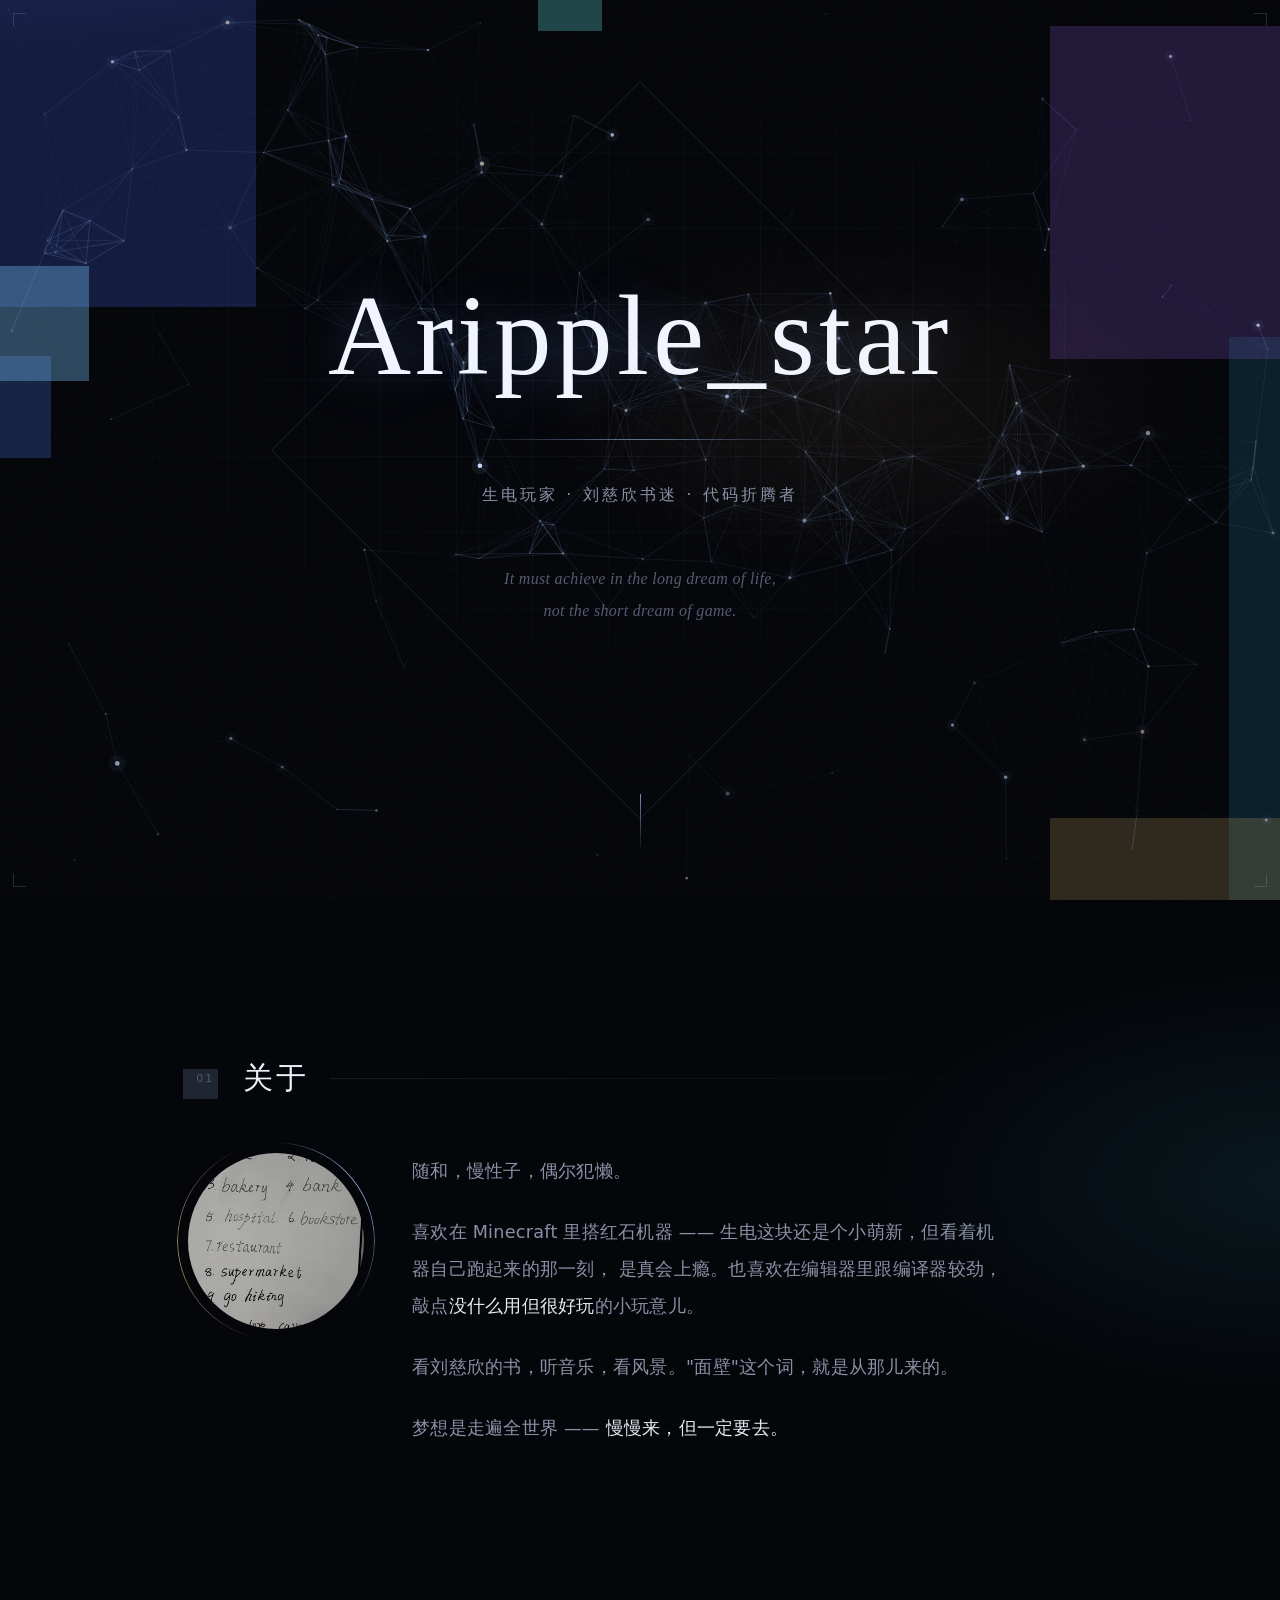
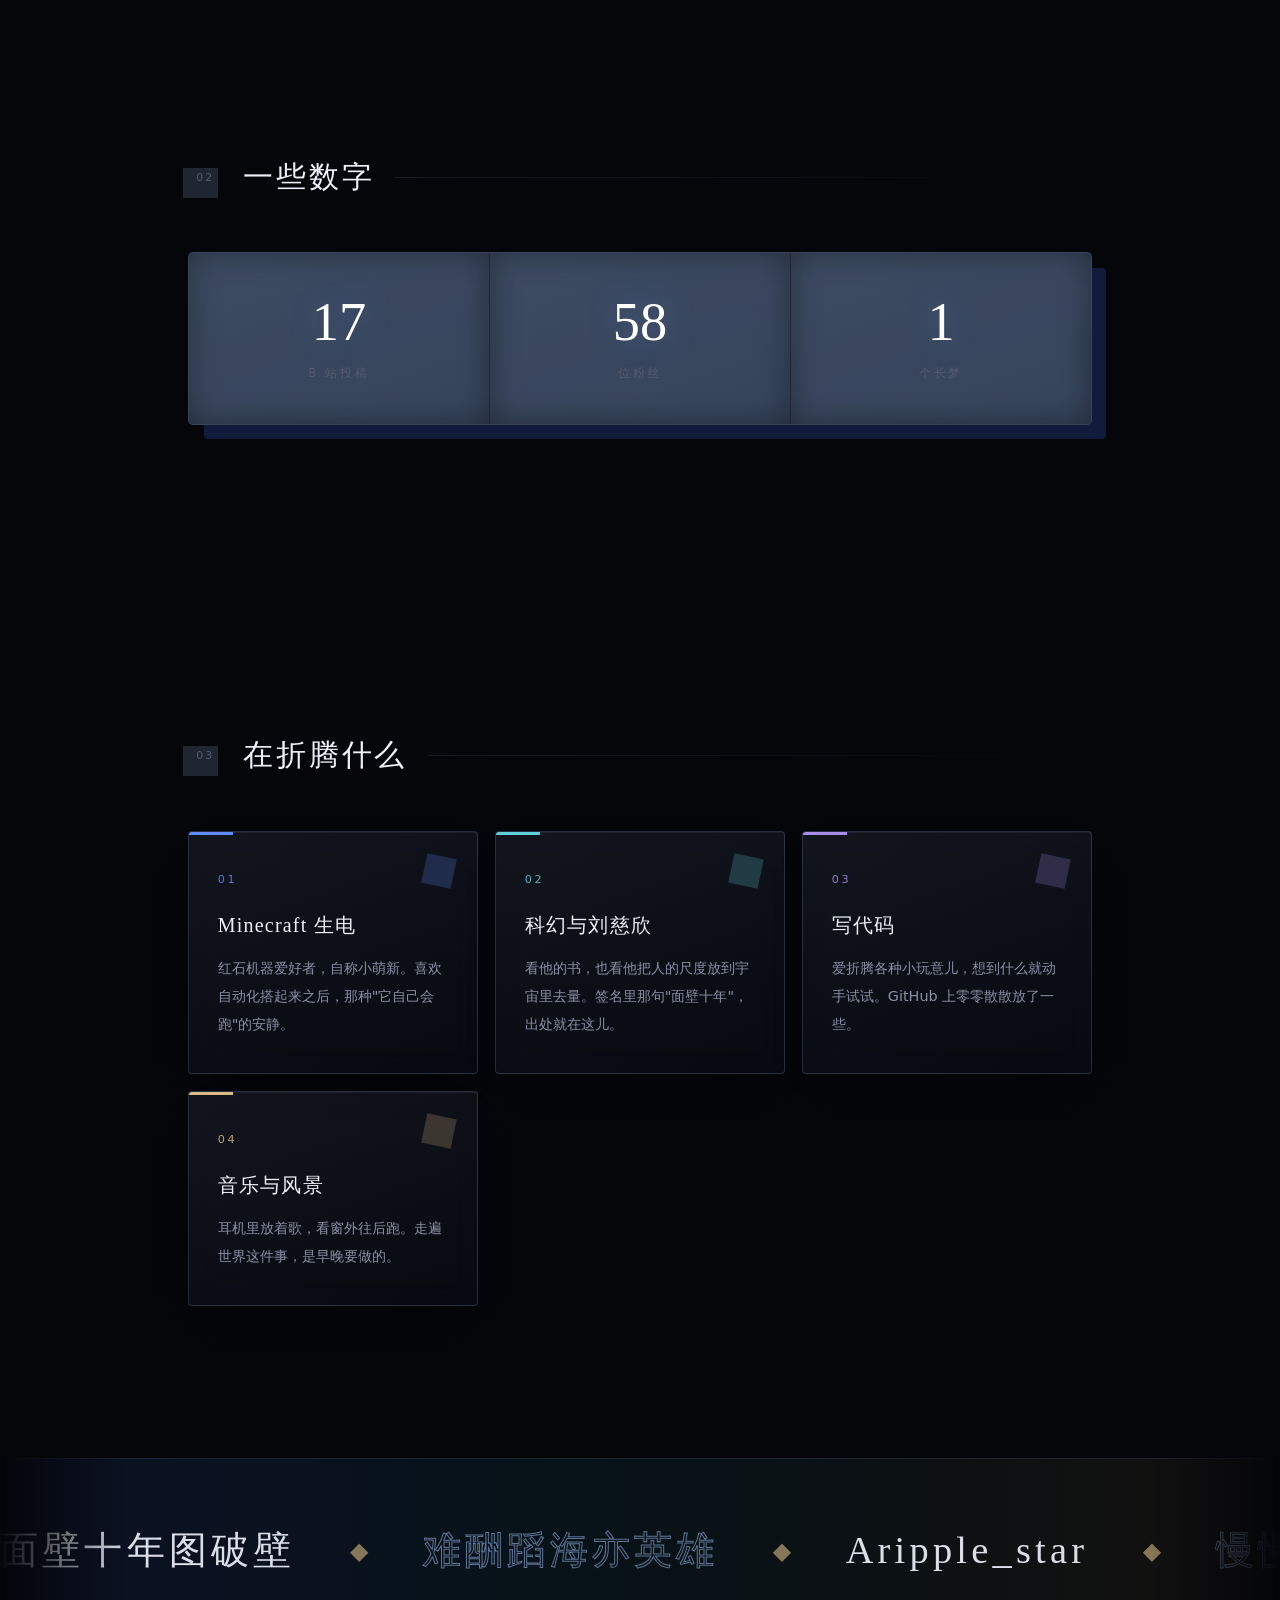
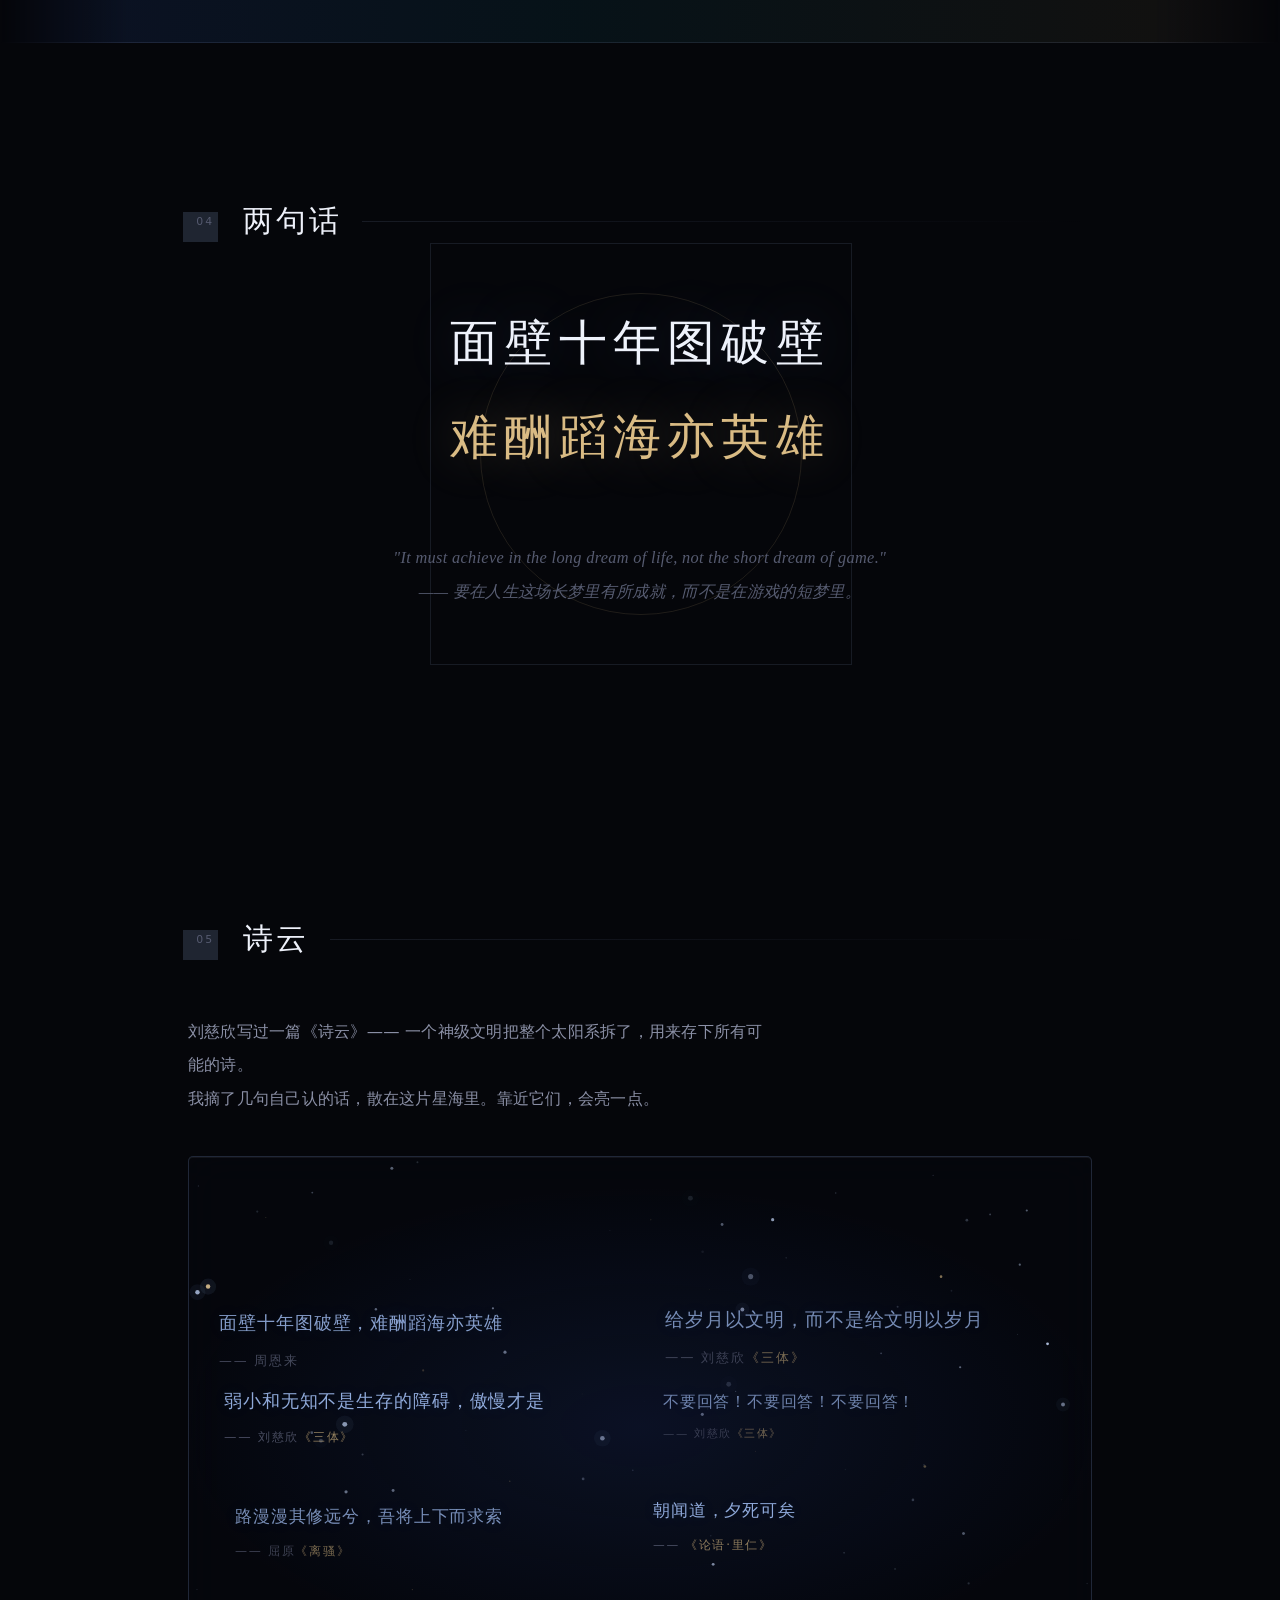
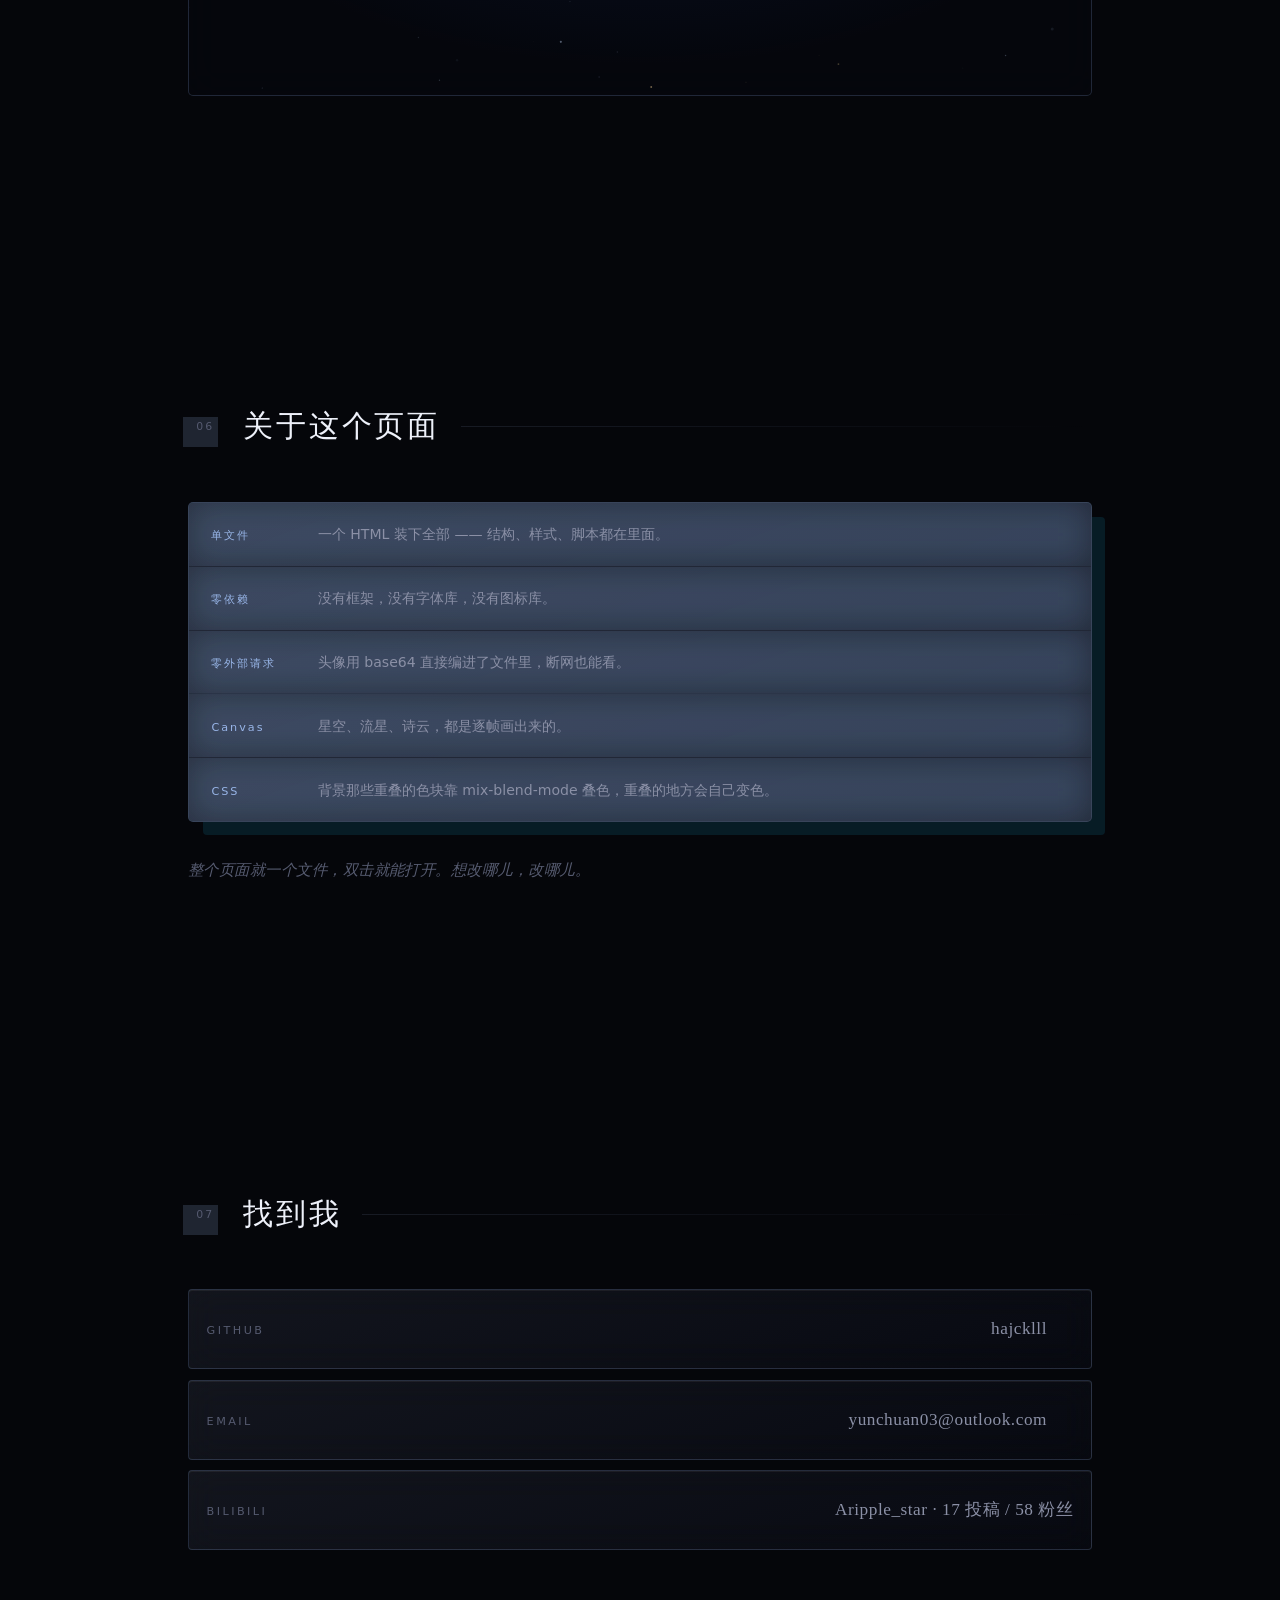
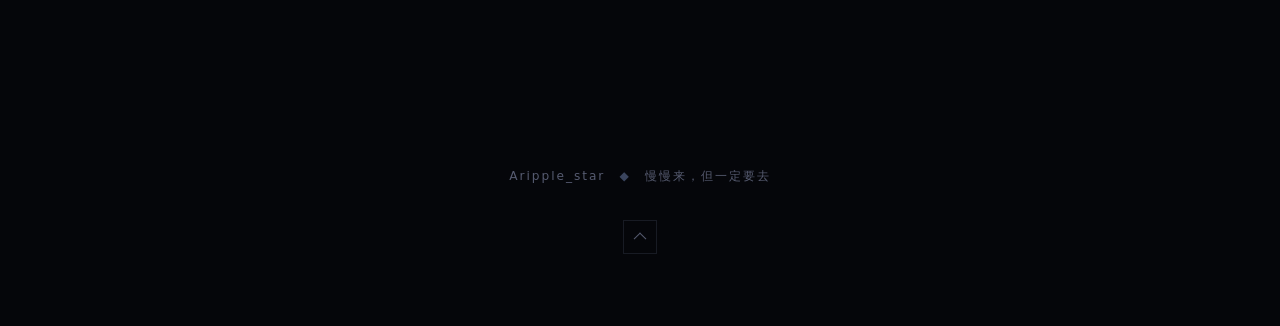
==== index.html @ b3d94240 "更新页面：替换为新版 index.html" ====
<!DOCTYPE html>
<html lang="zh-CN">
<head>
<meta charset="UTF-8">
<meta name="viewport" content="width=device-width, initial-scale=1, viewport-fit=cover">
<title>Aripple_star</title>
<meta name="description" content="Aripple_star —— 生电玩家、刘慈欣书迷、代码折腾者。在人生这场长梦里有所成就，而不是在游戏的短梦里。">
<meta name="theme-color" content="#05060a">
<link rel="icon" href="data:image/svg+xml,%3Csvg xmlns='http://www.w3.org/2000/svg' viewBox='0 0 32 32'%3E%3Crect x='7' y='7' width='18' height='18' rx='2' fill='%23a9c8ff'/%3E%3Crect x='3' y='3' width='18' height='18' rx='2' fill='none' stroke='%23a9c8ff' stroke-opacity='.45'/%3E%3C/svg%3E">

<style>
  :root {
    --bg:        #05060a;
    --bg-soft:   rgba(10, 13, 22, 0.55);
    --ink:       #e8eaf2;
    --ink-dim:   #8b90a6;
    --ink-faint: #565b70;
    --star:      #a9c8ff;
    --gold:      #d9bb84;
    --teal:      #5fd0d8;
    --violet:    #a98cf0;
    --line:      rgba(160, 180, 230, 0.12);
    --line-lit:  rgba(160, 190, 255, 0.34);
    --ease:      cubic-bezier(0.16, 1, 0.3, 1);

    /* 毛玻璃 */
    --glass-top:   rgba(196, 216, 255, 0.075);
    --glass-bot:   rgba(120, 152, 222, 0.028);
    --glass-line:  rgba(162, 192, 255, 0.18);
    --glass-line-lit: rgba(184, 212, 255, 0.36);
    --glass-blur:  blur(16px) saturate(1.45);
    --glass-inset: inset 0 1px 0 rgba(255, 255, 255, 0.06);
    --glass-lift:  0 14px 36px -24px rgba(0, 0, 0, 0.85);
    --serif: "Noto Serif CJK SC", "Source Han Serif SC", "Songti SC", "STSong",
             "Noto Serif SC", Georgia, "Times New Roman", serif;
    --sans: -apple-system, BlinkMacSystemFont, "PingFang SC", "Noto Sans CJK SC",
            "Source Han Sans SC", "Microsoft YaHei", system-ui, sans-serif;
  }

  * { box-sizing: border-box; }

  html {
    -webkit-text-size-adjust: 100%;
    scroll-behavior: smooth;
  }

  body {
    margin: 0;
    background: var(--bg);
    color: var(--ink);
    font-family: var(--sans);
    font-size: 16px;
    line-height: 1.75;
    overflow-x: hidden;
    -webkit-font-smoothing: antialiased;
    -moz-osx-font-smoothing: grayscale;
  }

  ::selection { background: rgba(140, 180, 255, 0.26); color: #fff; }

  a { color: inherit; }

  /* ═══ 全局装饰／滚动条 ═══════════════════════════ */
  html {
    scrollbar-width: thin;
    scrollbar-color: rgba(120, 155, 230, 0.42) transparent;
  }
  ::-webkit-scrollbar { width: 9px; height: 9px; }
  ::-webkit-scrollbar-track { background: transparent; }
  ::-webkit-scrollbar-thumb {
    border: 3px solid transparent;
    border-radius: 99px;
    background: linear-gradient(180deg, rgba(169, 200, 255, 0.38), rgba(95, 208, 216, 0.26));
    background-clip: content-box;
  }
  ::-webkit-scrollbar-thumb:hover {
    background: linear-gradient(180deg, rgba(169, 200, 255, 0.62), rgba(95, 208, 216, 0.46));
    background-clip: content-box;
  }

  /* ═══ 全局装饰／网格线 ═══════════════════════════ */
  .grid-lines {
    position: fixed;
    inset: 0;
    z-index: 0;
    pointer-events: none;
    background-image:
      linear-gradient(rgba(160, 190, 255, 0.05) 1px, transparent 1px),
      linear-gradient(90deg, rgba(160, 190, 255, 0.05) 1px, transparent 1px);
    background-size: 76px 76px;
    -webkit-mask-image: radial-gradient(ellipse 78% 62% at 50% 42%, #000 12%, transparent 78%);
    mask-image: radial-gradient(ellipse 78% 62% at 50% 42%, #000 12%, transparent 78%);
  }

  /* ═══ 全局装饰／取景角标 ═════════════════════════ */
  .corners i {
    position: fixed;
    width: 13px;
    height: 13px;
    z-index: 19;
    opacity: 0.55;
    pointer-events: none;
  }
  .corners i:nth-child(1) {
    top: 13px; left: 13px;
    border-top: 1px solid var(--line-lit); border-left: 1px solid var(--line-lit);
  }
  .corners i:nth-child(2) {
    top: 13px; right: 13px;
    border-top: 1px solid var(--line-lit); border-right: 1px solid var(--line-lit);
  }
  .corners i:nth-child(3) {
    bottom: 13px; left: 13px;
    border-bottom: 1px solid var(--line-lit); border-left: 1px solid var(--line-lit);
  }
  .corners i:nth-child(4) {
    bottom: 13px; right: 13px;
    border-bottom: 1px solid var(--line-lit); border-right: 1px solid var(--line-lit);
  }

  /* ═══ 开场遮罩 ══════════════════════════════════ */
  .curtain {
    position: fixed;
    inset: 0;
    z-index: 100;
    display: grid;
    place-items: center;
    background: var(--bg);
    pointer-events: none;
    /* 纯 CSS 自动收场：就算 JS 完全没跑，也不会挡住页面 */
    animation: curtain-out 0.85s var(--ease) 0.8s forwards;
  }
  .curtain::before {
    content: '';
    width: min(240px, 46vw);
    height: 1px;
    background: linear-gradient(90deg, transparent, rgba(169, 200, 255, 0.85), transparent);
    transform: scaleX(0);
    animation: curtain-line 0.72s var(--ease) 0.08s forwards;
  }
  @keyframes curtain-line { to { transform: scaleX(1); } }
  @keyframes curtain-out {
    to { opacity: 0; visibility: hidden; }
  }

  /* ═══ 背景 1／星野 ══════════════════════════════ */
  #stars {
    position: fixed;
    inset: 0;
    width: 100%;
    height: 100%;
    z-index: 0;
    pointer-events: none;
  }

  /* ═══ 背景 2／缓慢漂移的星云光斑 ═════════════════ */
  .nebula {
    position: fixed;
    inset: -25vmax;
    z-index: 0;
    pointer-events: none;
    mix-blend-mode: screen;
  }
  .nebula i {
    position: absolute;
    display: block;
    border-radius: 50%;
    will-change: transform;
  }
  /* 拉成椭圆再慢慢转 —— 圆形光斑看着像台灯，椭圆才像星云 */
  .nebula i:nth-child(1) {
    width: 86vmax; height: 44vmax; top: -14vmax; left: -16vmax;
    background: radial-gradient(ellipse at center, rgba(56, 90, 190, 0.21), transparent 70%);
    animation: drift-a 54s ease-in-out infinite alternate;
  }
  .nebula i:nth-child(2) {
    width: 68vmax; height: 34vmax; bottom: -14vmax; right: -10vmax;
    background: radial-gradient(ellipse at center, rgba(26, 116, 138, 0.16), transparent 70%);
    animation: drift-b 70s ease-in-out infinite alternate;
  }
  .nebula i:nth-child(3) {
    width: 52vmax; height: 26vmax; top: 36%; left: 44%;
    background: radial-gradient(ellipse at center, rgba(150, 112, 62, 0.10), transparent 72%);
    animation: drift-c 88s ease-in-out infinite alternate;
  }

  @keyframes drift-a {
    from { transform: translate3d(0, 0, 0) rotate(-14deg) scale(1); }
    to   { transform: translate3d(7vw, 5vh, 0) rotate(10deg) scale(1.16); }
  }
  @keyframes drift-b {
    from { transform: translate3d(0, 0, 0) rotate(22deg) scale(1.06); }
    to   { transform: translate3d(-8vw, -6vh, 0) rotate(-6deg) scale(0.90); }
  }
  @keyframes drift-c {
    from { transform: translate3d(0, 0, 0) rotate(8deg) scale(0.94); }
    to   { transform: translate3d(-6vw, 7vh, 0) rotate(-26deg) scale(1.20); }
  }

  /* ═══ 背景 3／几何色块（硬边 + 正片叠底发光） ════ */
  .blocks {
    position: fixed;
    inset: 0;
    z-index: 0;
    overflow: hidden;
    pointer-events: none;
    mix-blend-mode: screen;
  }
  .blk-layer {
    position: absolute;
    inset: -20vmax;
    will-change: transform;
  }
  .blk-layer i {
    position: absolute;
    display: block;
    will-change: transform;
  }

  /* — 层一：远景大块 — */
  .blk-layer:nth-child(1) i:nth-child(1) {
    width: 54vmax; height: 40vmax; top: 4vmax; left: -14vmax;
    background: rgba(46, 78, 178, 0.30);
    animation: blk-drift-1 72s ease-in-out infinite alternate;
  }
  .blk-layer:nth-child(1) i:nth-child(2) {
    width: 40vmax; height: 52vmax; top: 42%; right: -16vmax;
    background: rgba(20, 102, 124, 0.26);
    animation: blk-drift-2 88s ease-in-out infinite alternate;
  }

  /* — 层二：中景 — */
  .blk-layer:nth-child(2) i:nth-child(1) {
    width: 26vmax; height: 26vmax; top: 22vmax; right: 12vw;
    background: rgba(104, 70, 168, 0.28);
    animation: blk-drift-3 60s ease-in-out infinite alternate;
  }
  .blk-layer:nth-child(2) i:nth-child(2) {
    width: 30vmax; height: 8vmax; top: 68vh; left: -6vmax;
    background: rgba(72, 116, 226, 0.26);
    animation: blk-drift-4 54s ease-in-out infinite alternate;
  }
  .blk-layer:nth-child(2) i:nth-child(3) {
    width: 18vmax; height: 18vmax; bottom: 12vh; right: 20vw;
    background: rgba(196, 158, 92, 0.22);
    animation: blk-drift-5 96s ease-in-out infinite alternate;
  }

  /* — 层三：近景小块 — */
  .blk-layer:nth-child(3) i:nth-child(1) {
    width: 9vmax; height: 9vmax; top: 58vh; left: 18vw;
    background: rgba(120, 196, 255, 0.34);
    animation: blk-drift-6 44s ease-in-out infinite alternate;
  }
  .blk-layer:nth-child(3) i:nth-child(2) {
    width: 5vmax; height: 14vmax; top: 12vh; left: 62vw;
    background: rgba(95, 208, 216, 0.30);
    animation: blk-drift-7 50s ease-in-out infinite alternate;
  }

  @keyframes blk-drift-1 {
    from { transform: translate3d(0, 0, 0) rotate(-14deg); }
    to   { transform: translate3d(9vw, 6vh, 0) rotate(-4deg); }
  }
  @keyframes blk-drift-2 {
    from { transform: translate3d(0, 0, 0) rotate(9deg) scale(1); }
    to   { transform: translate3d(-7vw, -9vh, 0) rotate(19deg) scale(1.12); }
  }
  @keyframes blk-drift-3 {
    from { transform: translate3d(0, 0, 0) rotate(16deg); }
    to   { transform: translate3d(-11vw, 12vh, 0) rotate(-8deg); }
  }
  @keyframes blk-drift-4 {
    from { transform: translate3d(0, 0, 0) rotate(-3deg); }
    to   { transform: translate3d(14vw, -5vh, 0) rotate(3deg); }
  }
  @keyframes blk-drift-5 {
    from { transform: translate3d(0, 0, 0) rotate(24deg) scale(0.9); }
    to   { transform: translate3d(6vw, -14vh, 0) rotate(44deg) scale(1.1); }
  }
  @keyframes blk-drift-6 {
    from { transform: translate3d(0, 0, 0) rotate(0deg); }
    to   { transform: translate3d(-16vw, -10vh, 0) rotate(90deg); }
  }
  @keyframes blk-drift-7 {
    from { transform: translate3d(0, 0, 0) rotate(-8deg); }
    to   { transform: translate3d(-9vw, 16vh, 0) rotate(22deg); }
  }

  /* ═══ 背景 4／噪点颗粒 ═══════════════════════════ */
  .grain {
    position: fixed;
    inset: 0;
    z-index: 1;
    pointer-events: none;
    opacity: 0.05;
    mix-blend-mode: overlay;
    background-image: url("data:image/svg+xml,%3Csvg xmlns='http://www.w3.org/2000/svg' width='220' height='220'%3E%3Cfilter id='n'%3E%3CfeTurbulence type='fractalNoise' baseFrequency='0.82' numOctaves='3' stitchTiles='stitch'/%3E%3C/filter%3E%3Crect width='100%25' height='100%25' filter='url(%23n)'/%3E%3C/svg%3E");
    background-size: 220px 220px;
  }

  /* ═══ 鼠标柔光 + 色块拖尾 ═══════════════════════ */
  .cursor-glow {
    position: fixed;
    top: 0; left: 0;
    width: 560px; height: 560px;
    margin: -280px 0 0 -280px;
    border-radius: 50%;
    background: radial-gradient(circle at center, rgba(130, 170, 255, 0.085), transparent 62%);
    z-index: 1;
    pointer-events: none;
    opacity: 0;
    transition: opacity 0.9s var(--ease);
    will-change: transform;
  }
  .cursor-glow.on { opacity: 1; }

  .trail {
    position: fixed;
    top: 0; left: 0;
    z-index: 3;
    pointer-events: none;
    opacity: 0;
    transition: opacity 0.8s var(--ease);
    will-change: transform;
  }
  .trail.on { opacity: 1; }
  .trail b {
    display: block;
    width: 100%; height: 100%;
    animation: trail-spin 14s linear infinite;
  }
  #trail-0 { width: 14px; height: 14px; margin: -7px 0 0 -7px; }
  #trail-1 { width: 10px; height: 10px; margin: -5px 0 0 -5px; }
  #trail-2 { width: 7px;  height: 7px;  margin: -3.5px 0 0 -3.5px; }
  #trail-3 { width: 5px;  height: 5px;  margin: -2.5px 0 0 -2.5px; }
  #trail-0 b { background: rgba(169, 200, 255, 0.55); }
  #trail-1 b { background: rgba(95, 208, 216, 0.45); }
  #trail-2 b { background: rgba(217, 187, 132, 0.45); }
  #trail-3 b { background: rgba(169, 140, 240, 0.40); }
  @keyframes trail-spin { to { transform: rotate(360deg); } }

  /* ═══ 顶部滚动进度 ══════════════════════════════ */
  .progress {
    position: fixed;
    top: 0; left: 0;
    height: 1px;
    width: 100%;
    transform: scaleX(0);
    transform-origin: 0 50%;
    background: linear-gradient(90deg,
      rgba(95, 208, 216, 0.9), rgba(169, 200, 255, 1), rgba(217, 187, 132, 0.9));
    opacity: 0.6;
    z-index: 20;
    will-change: transform;
  }

  /* ═══ 内容骨架 ══════════════════════════════════ */
  main { position: relative; z-index: 2; }

  section {
    position: relative;
    max-width: 1000px;
    margin: 0 auto;
    padding: clamp(5rem, 15vw, 9.5rem) clamp(1.4rem, 6vw, 3rem);
  }

  /* 进入视野时的滑入 —— 用 --rx / --ry / --rr 控制方向、距离、角度 */
  .reveal {
    opacity: 0;
    transform: translate3d(var(--rx, 0px), var(--ry, 44px), 0) rotate(var(--rr, 0deg));
    transition:
      opacity 1.2s var(--ease) var(--d, 0s),
      transform 1.3s var(--ease) var(--d, 0s);
    will-change: opacity, transform;
  }
  .reveal.in { opacity: 1; transform: none; }

  /* ═══ Hero ══════════════════════════════════════ */
  .hero {
    min-height: 100vh;
    min-height: 100svh;
    display: flex;
    flex-direction: column;
    align-items: center;
    justify-content: center;
    text-align: center;
    padding-inline: clamp(1.2rem, 6vw, 3rem);
  }
  .hero::before {
    content: '';
    position: absolute;
    width: min(72vmin, 520px);
    height: min(72vmin, 520px);
    border: 1px solid rgba(169, 200, 255, 0.10);
    transform: rotate(45deg);
    animation: hero-frame 120s linear infinite;
    pointer-events: none;
  }
  @keyframes hero-frame {
    from { transform: rotate(45deg) scale(1); }
    to   { transform: rotate(405deg) scale(1); }
  }

  .name {
    position: relative;
    margin: 0;
    font-family: var(--serif);
    font-weight: 400;
    font-size: clamp(2.5rem, 11.5vw, 7.2rem);
    line-height: 1.08;
    letter-spacing: 0.035em;
    color: #f2f5fd;
    text-shadow:
      0 0 44px rgba(140, 180, 255, 0.26),
      0 0 110px rgba(96, 136, 255, 0.13);
  }
  .name .ch {
    display: inline-block;
    opacity: 0;
    transform: translateY(0.42em) scale(0.96);
    filter: blur(6px);
    animation: ch-in 1.3s var(--ease) forwards;
  }
  @keyframes ch-in {
    to { opacity: 1; transform: none; filter: blur(0); }
  }

  .rule {
    position: relative;
    width: min(340px, 58vw);
    height: 1px;
    margin: clamp(1.6rem, 5vw, 2.6rem) auto;
    background: linear-gradient(90deg, transparent, rgba(169, 200, 255, 0.55), transparent);
    transform: scaleX(0);
    animation: rule-in 1.8s var(--ease) 1.55s forwards;
  }
  @keyframes rule-in { to { transform: scaleX(1); } }

  .role {
    margin: 0;
    font-size: clamp(0.8rem, 3vw, 0.98rem);
    letter-spacing: 0.2em;
    color: var(--ink-dim);
    opacity: 0;
    animation: soft-in 1.5s var(--ease) 1.95s forwards;
  }

  .hero-motto {
    margin: clamp(2.2rem, 7vw, 3.4rem) 0 0;
    max-width: 30em;
    font-family: var(--serif);
    font-style: italic;
    font-size: clamp(0.82rem, 2.9vw, 1rem);
    line-height: 2;
    letter-spacing: 0.02em;
    color: var(--ink-faint);
    opacity: 0;
    animation: soft-in 1.6s var(--ease) 2.35s forwards;
  }

  @keyframes soft-in { to { opacity: 1; } }

  .scroll-hint {
    position: absolute;
    bottom: clamp(1.8rem, 6vw, 3rem);
    left: 50%;
    transform: translateX(-50%);
    opacity: 0;
    animation: soft-in 1.4s ease 2.85s forwards;
  }
  .scroll-hint span {
    display: block;
    width: 1px;
    height: 58px;
    background: linear-gradient(180deg, rgba(169, 200, 255, 0.7), transparent);
    animation: breathe 3.2s ease-in-out infinite;
  }
  @keyframes breathe {
    0%, 100% { opacity: 0.25; transform: scaleY(0.72); transform-origin: top; }
    50%      { opacity: 1;    transform: scaleY(1);    transform-origin: top; }
  }

  /* ═══ 区块标题 ══════════════════════════════════ */
  .sec-title {
    display: flex;
    align-items: center;
    gap: 1.3rem;
    margin: 0 0 clamp(2rem, 6vw, 3rem);
    font-family: var(--serif);
    font-weight: 400;
    font-size: clamp(1.3rem, 4.2vw, 1.9rem);
    letter-spacing: 0.09em;
    color: #eef1fa;
  }
  .sec-title::after {
    content: '';
    flex: 1;
    height: 1px;
    background: linear-gradient(90deg, var(--line), transparent);
    transform: scaleX(0);
    transform-origin: left center;
    transition: transform 1.5s var(--ease) 0.3s;
  }
  .sec-title.in::after { transform: scaleX(1); }
  .sec-title .idx {
    position: relative;
    font-family: var(--sans);
    font-size: 0.68rem;
    letter-spacing: 0.2em;
    color: var(--ink-faint);
    padding: 0.5em 0.75em;
    isolation: isolate;
    flex: none;
  }
  .sec-title .idx::before {
    content: '';
    position: absolute;
    inset: 0;
    background: rgba(169, 200, 255, 0.16);
    transform: translate(-5px, 5px);
    z-index: -1;
    transition: transform 0.9s var(--ease);
  }
  .sec-title:hover .idx::before { transform: translate(0, 0); }

  /* ═══ 关于 ══════════════════════════════════════ */
  .about p {
    margin: 0 0 1.5rem;
    max-width: 34em;
    font-size: clamp(0.98rem, 2.9vw, 1.1rem);
    line-height: 2.1;
    letter-spacing: 0.015em;
    color: var(--ink-dim);
  }
  .about p:last-child { margin-bottom: 0; }
  .about strong { color: var(--ink); font-weight: 400; }

  .about {
    display: grid;
    grid-template-columns: 176px 1fr;
    gap: clamp(1.8rem, 5vw, 3rem);
    align-items: start;
  }
  .portrait {
    position: relative;
    width: 176px;
    height: 176px;
  }
  .portrait img {
    display: block;
    width: 100%;
    height: 100%;
    border-radius: 50%;
    object-fit: cover;
    /* 融进暗色里，hover 才还原本色 */
    filter: grayscale(0.42) contrast(1.06) brightness(0.88);
    transition: filter 1.1s var(--ease), transform 1.1s var(--ease);
  }
  .portrait:hover img { filter: none; transform: scale(1.035); }
  .portrait .ring {
    position: absolute;
    inset: -11px;
    border-radius: 50%;
    padding: 1px;
    background: conic-gradient(from 0deg,
      transparent 0deg,
      rgba(169, 200, 255, 0.9) 55deg,
      transparent 130deg,
      transparent 190deg,
      rgba(217, 187, 132, 0.75) 265deg,
      transparent 340deg);
    -webkit-mask: linear-gradient(#000 0 0) content-box, linear-gradient(#000 0 0);
    -webkit-mask-composite: xor;
    mask: linear-gradient(#000 0 0) content-box, linear-gradient(#000 0 0);
    mask-composite: exclude;
    animation: ring-spin 9s linear infinite;
    pointer-events: none;
  }
  @keyframes ring-spin { to { transform: rotate(360deg); } }

  /* ═══ 数字（带偏移色块垫底） ════════════════════ */
  .stats {
    position: relative;
    display: grid;
    grid-template-columns: repeat(auto-fit, minmax(150px, 1fr));
    gap: 1px;
    background: var(--glass-line);
    border: 1px solid var(--glass-line);
    border-radius: 5px;
    overflow: hidden;
    /* 偏移色块用 box-shadow 做 —— 它在盒子外面，不会被自己的 overflow 裁掉 */
    box-shadow: 15px 15px 0 -1px rgba(46, 78, 178, 0.30);
    transition: box-shadow 1.1s var(--ease);
  }
  .stats:hover { box-shadow: 7px 7px 0 -1px rgba(52, 88, 196, 0.38); }
  .stats::after {
    content: '';
    position: absolute;
    top: -1px; left: -1px;
    width: 34px; height: 34px;
    border-top: 1px solid var(--line-lit);
    border-left: 1px solid var(--line-lit);
    z-index: 2;
  }
  .stat {
    padding: clamp(1.9rem, 6vw, 2.6rem) 1.2rem;
    text-align: center;
    background: linear-gradient(160deg, rgba(196, 216, 255, 0.055), rgba(120, 152, 222, 0.02));
    backdrop-filter: var(--glass-blur);
    -webkit-backdrop-filter: var(--glass-blur);
    cursor: pointer;
    transition: transform 0.9s var(--ease), background 0.9s var(--ease);
  }
  .stat:hover {
    background: linear-gradient(160deg, rgba(204, 222, 255, 0.10), rgba(132, 166, 236, 0.035));
  }
  .stat:active {
    transform: scale(0.978);
    transition: transform 0.13s var(--ease);
  }
  .stat .num {
    display: block;
    font-family: var(--serif);
    font-size: clamp(2.3rem, 8.5vw, 3.4rem);
    line-height: 1;
    color: #fff;
    font-variant-numeric: tabular-nums;
    text-shadow: 0 0 34px rgba(140, 180, 255, 0.3);
  }
  .stat .lbl {
    display: block;
    margin-top: 0.85rem;
    font-size: 0.72rem;
    letter-spacing: 0.24em;
    color: var(--ink-faint);
  }

  /* ═══ 卡片 ══════════════════════════════════════ */
  .cards {
    display: grid;
    grid-template-columns: repeat(auto-fit, minmax(230px, 1fr));
    gap: 1.1rem;
  }
  .card {
    position: relative;
    overflow: hidden;
    padding: clamp(1.9rem, 5vw, 2.4rem) clamp(1.3rem, 4vw, 1.8rem) clamp(1.6rem, 5vw, 2.2rem);
    border: 1px solid var(--glass-line);
    border-radius: 4px;
    background: linear-gradient(160deg, var(--glass-top), var(--glass-bot));
    backdrop-filter: var(--glass-blur);
    -webkit-backdrop-filter: var(--glass-blur);
    box-shadow: var(--glass-inset), var(--glass-lift);
    transition:
      border-color 0.8s var(--ease),
      transform 0.8s var(--ease),
      background 0.8s var(--ease),
      box-shadow 0.8s var(--ease);
  }
  /* 左上角色块，hover 时展开成整条 */
  .card .chip {
    position: absolute;
    top: 0; left: 0;
    height: 3px;
    width: 44px;
    background: rgb(var(--c, 169, 200, 255));
    transform-origin: left center;
    transition: width 0.9s var(--ease), opacity 0.9s var(--ease);
  }
  /* 角落的方形色块 */
  .card .swatch {
    position: absolute;
    top: 1.5rem; right: 1.4rem;
    width: 30px; height: 30px;
    background: rgb(var(--c, 169, 200, 255));
    opacity: 0.22;
    transform: rotate(12deg);
    transition: transform 0.9s var(--ease), opacity 0.9s var(--ease);
  }
  .card .no {
    display: block;
    color: rgb(var(--c, 169, 200, 255));
    font-size: 0.7rem;
    letter-spacing: 0.22em;
    opacity: 0.85;
  }
  .card h3 {
    margin: 1.1rem 0 0.7rem;
    font-family: var(--serif);
    font-weight: 400;
    font-size: clamp(1.05rem, 3.6vw, 1.25rem);
    letter-spacing: 0.06em;
    color: #eef1fa;
  }
  .card p {
    margin: 0;
    font-size: 0.9rem;
    line-height: 1.95;
    color: var(--ink-dim);
    transition: color 0.8s var(--ease);
  }
  /* 斜向扫光 */
  .card::after {
    content: '';
    position: absolute;
    inset: 0;
    background: linear-gradient(105deg,
      transparent 38%, rgba(190, 212, 255, 0.075) 50%, transparent 62%);
    transform: translateX(-110%);
    transition: transform 1.15s var(--ease);
    pointer-events: none;
  }
  .card:hover, .card:focus-within {
    border-color: var(--glass-line-lit);
    transform: translateY(-5px);
    background: linear-gradient(160deg, rgba(204, 222, 255, 0.115), rgba(132, 166, 236, 0.04));
    box-shadow: var(--glass-inset), 0 22px 50px -26px rgba(0, 0, 0, 0.9);
  }
  .card:hover .chip, .card:focus-within .chip { width: 100%; }
  .card:hover .swatch, .card:focus-within .swatch {
    transform: rotate(58deg) scale(1.35);
    opacity: 0.5;
  }
  .card:hover p, .card:focus-within p { color: var(--ink); }
  .card:hover::after, .card:focus-within::after { transform: translateX(110%); }
  /* 按下时先快速下沉，松开再慢慢弹回 */
  .card:active {
    transform: translateY(-2px) scale(0.982);
    transition: transform 0.13s var(--ease);
  }

  /* ═══ 跑马灯色带 ════════════════════════════════ */
  .marquee {
    position: relative;
    z-index: 2;
    overflow: hidden;
    padding: clamp(2.4rem, 7vw, 3.6rem) 0;
    border-top: 1px solid var(--line);
    border-bottom: 1px solid var(--line);
    background:
      linear-gradient(90deg,
        rgba(46, 78, 178, 0.16),
        rgba(20, 102, 124, 0.13) 45%,
        rgba(150, 112, 62, 0.10));
    -webkit-mask-image: linear-gradient(90deg, transparent, #000 10%, #000 90%, transparent);
    mask-image: linear-gradient(90deg, transparent, #000 10%, #000 90%, transparent);
  }
  .marquee-track {
    display: flex;
    width: max-content;
    animation: marquee-run 46s linear infinite;
    will-change: transform;
  }
  .marquee:hover .marquee-track { animation-play-state: paused; }
  @keyframes marquee-run {
    from { transform: translate3d(0, 0, 0); }
    to   { transform: translate3d(-50%, 0, 0); }
  }
  .mq-group {
    display: flex;
    align-items: center;
    gap: clamp(1.8rem, 5vw, 3.4rem);
    padding-right: clamp(1.8rem, 5vw, 3.4rem);
  }
  .mq-group span {
    font-family: var(--serif);
    font-size: clamp(1.3rem, 4.8vw, 2.4rem);
    letter-spacing: 0.11em;
    white-space: nowrap;
    color: rgba(238, 241, 250, 0.92);
  }
  .mq-group span.hollow {
    color: transparent;
    -webkit-text-stroke: 1px rgba(169, 200, 255, 0.55);
  }
  .mq-group .sep {
    font-style: normal;
    font-size: clamp(1rem, 3vw, 1.5rem);
    color: var(--gold);
    opacity: 0.6;
  }

  /* ═══ 座右铭（旋转几何框） ═════════════════════ */
  .motto {
    position: relative;
    isolation: isolate;
    text-align: center;
  }
  .motto::before {
    content: '';
    position: absolute;
    top: 50%; left: 50%;
    width: min(60vmin, 420px);
    height: min(60vmin, 420px);
    margin: calc(min(60vmin, 420px) / -2) 0 0 calc(min(60vmin, 420px) / -2);
    border: 1px solid rgba(169, 200, 255, 0.11);
    z-index: -1;
    animation: frame-spin 140s linear infinite;
  }
  .motto::after {
    content: '';
    position: absolute;
    top: 50%; left: 50%;
    width: min(46vmin, 320px);
    height: min(46vmin, 320px);
    margin: calc(min(46vmin, 320px) / -2) 0 0 calc(min(46vmin, 320px) / -2);
    border-radius: 50%;
    border: 1px solid rgba(217, 187, 132, 0.13);
    z-index: -1;
    animation: frame-spin 100s linear infinite reverse;
  }
  @keyframes frame-spin {
    from { transform: rotate(0deg); }
    to   { transform: rotate(360deg); }
  }
  .motto-cn {
    margin: 0;
    font-family: var(--serif);
    font-weight: 400;
    font-size: clamp(1.55rem, 6.8vw, 3rem);
    line-height: 1.95;
    letter-spacing: 0.13em;
    color: #eef2fb;
    text-shadow: 0 0 60px rgba(140, 180, 255, 0.2);
  }
  .motto-cn em {
    font-style: normal;
    color: var(--gold);
    text-shadow: 0 0 50px rgba(217, 187, 132, 0.28);
  }
  .motto-en {
    max-width: 36em;
    margin: clamp(2.4rem, 8vw, 3.6rem) auto 0;
    font-family: var(--serif);
    font-style: italic;
    font-size: clamp(0.84rem, 2.9vw, 1.02rem);
    line-height: 2.1;
    letter-spacing: 0.02em;
    color: var(--ink-faint);
  }

  /* ═══ 诗云 ══════════════════════════════════════ */
  .poem-note {
    margin: 0 0 clamp(1.8rem, 5vw, 2.6rem);
    max-width: 36em;
    font-size: clamp(0.92rem, 2.7vw, 1.02rem);
    line-height: 2.05;
    letter-spacing: 0.015em;
    color: var(--ink-dim);
  }
  .poem-stage {
    position: relative;
    height: 420px;                       /* vh 解析不出来时的兜底 */
    height: clamp(340px, 62vh, 540px);
    border: 1px solid var(--glass-line);
    border-radius: 5px;
    background:
      radial-gradient(ellipse 72% 62% at 50% 50%, rgba(46, 78, 178, 0.15), transparent 72%),
      rgba(5, 7, 14, 0.60);
    backdrop-filter: blur(18px) saturate(1.3);
    -webkit-backdrop-filter: blur(18px) saturate(1.3);
    box-shadow: var(--glass-inset);
    overflow: hidden;
  }
  .poem-stage::before,
  .poem-stage::after {
    content: '';
    position: absolute;
    width: 16px;
    height: 16px;
    border-color: var(--line-lit);
    pointer-events: none;
  }
  .poem-stage::before {
    top: -1px; left: -1px;
    border-top: 1px solid; border-left: 1px solid;
  }
  .poem-stage::after {
    bottom: -1px; right: -1px;
    border-bottom: 1px solid; border-right: 1px solid;
  }
  .poem-stage canvas {
    position: absolute;
    inset: 0;
    display: block;
    width: 100%;
    height: 100%;
    pointer-events: none;
  }
  .poem-stage::before,
  .poem-stage::after { z-index: 3; }

  /* ── 名言层 ── */
  .poem-quotes {
    position: relative;
    z-index: 2;
    height: 100%;
    display: grid;
    grid-template-columns: repeat(auto-fit, minmax(clamp(190px, 44%, 300px), 1fr));
    gap: clamp(1rem, 3.2vw, 1.8rem);
    padding: clamp(1.4rem, 4.5vw, 2.4rem);
    align-content: center;
    align-items: center;
    pointer-events: none;
  }
  .quote {
    /* translate 让位给静态错位和视差，transform 留给浮动动画，互不打架 */
    translate: var(--dx, 0) var(--dy, 0);
    animation: q-float var(--dur, 11s) ease-in-out var(--del, 0s) infinite alternate;
    opacity: 0;
    filter: blur(9px);
    transition: opacity 1.7s var(--ease), filter 1.7s var(--ease);
    will-change: transform, opacity, filter;
  }
  .quote.in { opacity: var(--a, 0.78); filter: blur(0); }
  .quote.near  { opacity: 1; filter: blur(0) brightness(1.32); }
  .quote.twinkle { opacity: 1; filter: blur(0) brightness(1.45); }

  @keyframes q-float {
    from { transform: translate3d(0, 0, 0); }
    to   { transform: translate3d(0, -14px, 0); }
  }

  .quote p {
    margin: 0;
    font-family: var(--serif);
    font-size: var(--fs, 1.05rem);
    line-height: 1.95;
    letter-spacing: 0.05em;
    color: var(--star);
    text-shadow: 0 0 24px rgba(120, 160, 255, 0.20);
    text-wrap: pretty;
  }
  .quote .from {
    display: block;
    margin-top: 0.5em;
    font-family: var(--sans);
    font-size: 0.7em;
    letter-spacing: 0.14em;
    color: var(--ink-faint);
    text-shadow: none;
  }
  .quote .from em { font-style: normal; color: rgba(217, 187, 132, 0.78); }

  /* ═══ 关于这个页面 ══════════════════════════════ */
  .specs {
    display: grid;
    gap: 1px;
    background: var(--glass-line);
    border: 1px solid var(--glass-line);
    border-radius: 5px;
    overflow: hidden;
    box-shadow: 14px 14px 0 -1px rgba(20, 102, 124, 0.24);
  }
  .spec {
    display: flex;
    align-items: baseline;
    gap: 1.4rem;
    padding: 1.15rem 1.4rem;
    background: linear-gradient(160deg, rgba(196, 216, 255, 0.055), rgba(120, 152, 222, 0.02));
    backdrop-filter: var(--glass-blur);
    -webkit-backdrop-filter: var(--glass-blur);
    transition: background 0.8s var(--ease), transform 0.7s var(--ease);
  }
  .spec:hover {
    background: linear-gradient(160deg, rgba(204, 222, 255, 0.10), rgba(132, 166, 236, 0.035));
  }
  .spec:active {
    transform: translateX(4px);
    transition: transform 0.12s var(--ease);
  }
  .spec-k {
    flex: none;
    width: 7.5em;
    font-size: 0.7rem;
    letter-spacing: 0.18em;
    color: var(--star);
    opacity: 0.85;
  }
  .spec-v {
    font-size: 0.88rem;
    line-height: 1.85;
    color: var(--ink-dim);
  }
  .colophon-note {
    margin: clamp(1.6rem, 5vw, 2.2rem) 0 0;
    font-family: var(--serif);
    font-style: italic;
    font-size: clamp(0.84rem, 2.7vw, 0.96rem);
    letter-spacing: 0.03em;
    color: var(--ink-faint);
  }

  /* ═══ 链接 ══════════════════════════════════════ */
  .links { display: block; }
  .row {
    position: relative;
    display: flex;
    align-items: baseline;
    justify-content: space-between;
    gap: 1.4rem;
    padding: 1.5rem 1.1rem;
    margin-bottom: 0.65rem;
    border: 1px solid var(--glass-line);
    border-radius: 4px;
    background: linear-gradient(160deg, var(--glass-top), var(--glass-bot));
    backdrop-filter: var(--glass-blur);
    -webkit-backdrop-filter: var(--glass-blur);
    box-shadow: var(--glass-inset);
    text-decoration: none;
    transition: border-color 0.7s var(--ease), padding-left 0.7s var(--ease),
                background 0.7s var(--ease);
  }
  .row:last-child { margin-bottom: 0; }
  .row .k {
    flex: none;
    font-size: 0.7rem;
    letter-spacing: 0.22em;
    color: var(--ink-faint);
    transition: color 0.7s var(--ease);
  }
  .row .v {
    font-family: var(--serif);
    font-size: clamp(0.92rem, 3vw, 1.08rem);
    letter-spacing: 0.03em;
    color: var(--ink-dim);
    text-align: right;
    transition: color 0.7s var(--ease);
    word-break: break-all;
  }
  .row .v .arrow {
    display: inline-block;
    margin-left: 0.5em;
    opacity: 0;
    transform: translateX(-6px);
    transition: opacity 0.7s var(--ease), transform 0.7s var(--ease);
  }
  /* 从左侧滑入的色块 */
  .row::before {
    content: '';
    position: absolute;
    top: 0; left: 0;
    width: 2px; height: 100%;
    border-radius: 4px 0 0 4px;
    background: var(--line-lit);
    transform: scaleY(0);
    transform-origin: top;
    transition: transform 0.8s var(--ease);
  }
  a.row:hover, a.row:focus-visible {
    border-color: var(--glass-line-lit);
    padding-left: 1.8rem;
    background: linear-gradient(160deg, rgba(204, 222, 255, 0.11), rgba(132, 166, 236, 0.038));
    outline: none;
  }
  a.row:hover::before, a.row:focus-visible::before { transform: scaleY(1); }
  a.row:hover .k, a.row:focus-visible .k { color: var(--star); }
  a.row:hover .v, a.row:focus-visible .v { color: var(--ink); }
  a.row:hover .arrow, a.row:focus-visible .arrow { opacity: 1; transform: none; }
  a.row:active {
    padding-left: 0.5rem;
    transition: padding-left 0.12s var(--ease), border-color 0.12s var(--ease);
  }
  .row.plain { cursor: default; }

  /* ═══ 页脚 ══════════════════════════════════════ */
  footer {
    position: relative;
    z-index: 2;
    padding: clamp(2.5rem, 8vw, 4rem) clamp(1.4rem, 6vw, 3rem) clamp(3rem, 9vw, 4.5rem);
    text-align: center;
    font-size: 0.76rem;
    letter-spacing: 0.16em;
    color: var(--ink-faint);
  }
  footer .dot { color: var(--line-lit); margin: 0 0.7em; }

  .to-top {
    display: block;
    position: relative;
    width: 34px; height: 34px;
    margin: 2rem auto 0;
    padding: 0;
    border: 1px solid var(--line);
    background: transparent;
    cursor: pointer;
    transition: border-color 0.6s var(--ease), transform 0.13s var(--ease);
  }
  .to-top::before {
    content: '';
    position: absolute;
    top: 50%; left: 50%;
    width: 8px; height: 8px;
    border-top: 1px solid var(--ink-faint);
    border-left: 1px solid var(--ink-faint);
    transform: translate(-50%, -30%) rotate(45deg);
    transition: border-color 0.6s var(--ease), transform 0.6s var(--ease);
  }
  .to-top:hover { border-color: var(--line-lit); }
  .to-top:hover::before {
    border-color: var(--star);
    transform: translate(-50%, -62%) rotate(45deg);
  }
  .to-top:active { transform: scale(0.92); }

  /* ═══ 板块点按波动 ══════════════════════════════ */
  @keyframes section-pulse {
    0%   { transform: translate3d(0, 0, 0); }
    32%  { transform: translate3d(0, -8px, 0); }
    100% { transform: translate3d(0, 0, 0); }
  }
  .reveal.pulsing { animation: section-pulse 0.9s var(--ease); }

  @keyframes card-pop {
    0%   { transform: translate3d(0, 0, 0) scale(1); }
    30%  { transform: translate3d(0, -9px, 0) scale(1.014); }
    100% { transform: translate3d(0, 0, 0) scale(1); }
  }
  /* 写在 .reveal.pulsing 之后，卡片用更弹的这个 */
  .card.pulsing { animation: card-pop 0.8s var(--ease); }

  /* 全局点击涟漪已移除 —— 只保留各板块自己的反馈 */

  /* ═══ 降级 / 无障碍 ═════════════════════════════ */
  @media (max-width: 620px) {
    .blk-layer:nth-child(3) { display: none; }   /* 手机上省掉近景小块 */
    .trail { display: none; }
    .corners { display: none; }
    .grid-lines { background-size: 56px 56px; }
    .about { grid-template-columns: 1fr; justify-items: center; }
    .portrait { width: 136px; height: 136px; }
    .about-text { width: 100%; }
    .spec { flex-direction: column; gap: 0.4rem; }
    .spec-k { width: auto; }
  }
  @media (prefers-reduced-motion: reduce) {
    html { scroll-behavior: auto; }
    *, *::before, *::after {
      animation-duration: 0.001ms !important;
      animation-iteration-count: 1 !important;
      transition-duration: 0.001ms !important;
    }
    .reveal { opacity: 1; transform: none; }
    .name .ch { opacity: 1; transform: none; filter: none; }
    .rule { transform: scaleX(1); }
    .role, .hero-motto, .scroll-hint { opacity: 1; }
    .marquee-track { animation: none; }
    .curtain { display: none; }
  }
  @media (hover: none) {
    .cursor-glow { display: none; }
  }
</style>
</head>

<body>
  <div class="curtain" id="curtain" aria-hidden="true"></div>

  <canvas id="stars" aria-hidden="true"></canvas>
  <div class="grid-lines" aria-hidden="true"></div>
  <div class="nebula" aria-hidden="true"><i></i><i></i><i></i></div>

  <div class="blocks" aria-hidden="true">
    <div class="blk-layer"><i></i><i></i></div>
    <div class="blk-layer"><i></i><i></i><i></i></div>
    <div class="blk-layer"><i></i><i></i></div>
  </div>

  <div class="grain" aria-hidden="true"></div>
  <div class="cursor-glow" id="glow" aria-hidden="true"></div>
  <div class="trail" id="trail-0" aria-hidden="true"><b></b></div>
  <div class="trail" id="trail-1" aria-hidden="true"><b></b></div>
  <div class="trail" id="trail-2" aria-hidden="true"><b></b></div>
  <div class="trail" id="trail-3" aria-hidden="true"><b></b></div>
  <div class="corners" aria-hidden="true"><i></i><i></i><i></i><i></i></div>
  <div class="progress" id="progress" aria-hidden="true"></div>

  <main>
    <!-- ─── Hero ─────────────────────────────── -->
    <section class="hero">
      <h1 class="name" id="name">Aripple_star</h1>
      <div class="rule"></div>
      <p class="role">生电玩家 · 刘慈欣书迷 · 代码折腾者</p>
      <p class="hero-motto">
        It must achieve in the long dream of life,<br>
        not the short dream of game.
      </p>
      <div class="scroll-hint" aria-hidden="true"><span></span></div>
    </section>

    <!-- ─── 关于 ─────────────────────────────── -->
    <section id="about">
      <h2 class="sec-title reveal"><span class="idx">01</span>关于</h2>
      <div class="about">
        <div class="portrait reveal" style="--d:.04s; --rx: -48px">
          <span class="ring" aria-hidden="true"></span>
          <img src="[data-uri]" alt="Aripple_star 的 GitHub 头像" width="320" height="320" decoding="async">
        </div>
        <div class="about-text">
        <p class="reveal" style="--d:.08s; --rx: -62px">
          随和，慢性子，偶尔犯懒。
        </p>
        <p class="reveal" style="--d:.18s; --rx: -62px">
          喜欢在 Minecraft 里搭红石机器 —— 生电这块还是个小萌新，但看着机器自己跑起来的那一刻，
          是真会上瘾。也喜欢在编辑器里跟编译器较劲，敲点<strong>没什么用但很好玩</strong>的小玩意儿。
        </p>
        <p class="reveal" style="--d:.28s; --rx: -62px">
          看刘慈欣的书，听音乐，看风景。"面壁"这个词，就是从那儿来的。
        </p>
        <p class="reveal" style="--d:.38s; --rx: -62px">
          梦想是走遍全世界 —— <strong>慢慢来，但一定要去。</strong>
        </p>
        </div>
      </div>
    </section>

    <!-- ─── 数字 ─────────────────────────────── -->
    <section id="numbers">
      <h2 class="sec-title reveal"><span class="idx">02</span>一些数字</h2>
      <div class="stats reveal" style="--d:.1s; --ry: 78px">
        <div class="stat">
          <span class="num" data-count="17">0</span>
          <span class="lbl">B 站投稿</span>
        </div>
        <div class="stat">
          <span class="num" data-count="58">0</span>
          <span class="lbl">位粉丝</span>
        </div>
        <div class="stat">
          <span class="num" data-count="1">0</span>
          <span class="lbl">个长梦</span>
        </div>
      </div>
    </section>

    <!-- ─── 在折腾什么 ───────────────────────── -->
    <section id="doing">
      <h2 class="sec-title reveal"><span class="idx">03</span>在折腾什么</h2>
      <div class="cards">
        <article class="card reveal" style="--d:.06s; --c: 96, 140, 255; --ry: 72px; --rr: 1.4deg">
          <span class="chip" aria-hidden="true"></span>
          <span class="swatch" aria-hidden="true"></span>
          <span class="no">01</span>
          <h3>Minecraft 生电</h3>
          <p>红石机器爱好者，自称小萌新。喜欢自动化搭起来之后，那种"它自己会跑"的安静。</p>
        </article>
        <article class="card reveal" style="--d:.16s; --c: 95, 208, 216; --ry: 72px; --rr: 1.4deg">
          <span class="chip" aria-hidden="true"></span>
          <span class="swatch" aria-hidden="true"></span>
          <span class="no">02</span>
          <h3>科幻与刘慈欣</h3>
          <p>看他的书，也看他把人的尺度放到宇宙里去量。签名里那句"面壁十年"，出处就在这儿。</p>
        </article>
        <article class="card reveal" style="--d:.26s; --c: 169, 140, 240; --ry: 72px; --rr: 1.4deg">
          <span class="chip" aria-hidden="true"></span>
          <span class="swatch" aria-hidden="true"></span>
          <span class="no">03</span>
          <h3>写代码</h3>
          <p>爱折腾各种小玩意儿，想到什么就动手试试。GitHub 上零零散散放了一些。</p>
        </article>
        <article class="card reveal" style="--d:.36s; --c: 217, 187, 132; --ry: 72px; --rr: 1.4deg">
          <span class="chip" aria-hidden="true"></span>
          <span class="swatch" aria-hidden="true"></span>
          <span class="no">04</span>
          <h3>音乐与风景</h3>
          <p>耳机里放着歌，看窗外往后跑。走遍世界这件事，是早晚要做的。</p>
        </article>
      </div>
    </section>
    <!-- ─── 跑马灯色带 ─────────────────────────── -->
  <div class="marquee" aria-hidden="true">
    <div class="marquee-track">
      <div class="mq-group">
        <span>面壁十年图破壁</span>
        <em class="sep">◆</em>
        <span class="hollow">难酬蹈海亦英雄</span>
        <em class="sep">◆</em>
        <span>Aripple_star</span>
        <em class="sep">◆</em>
        <span class="hollow">慢慢来，但一定要去</span>
        <em class="sep">◆</em>
      </div>
      <div class="mq-group">
        <span>面壁十年图破壁</span>
        <em class="sep">◆</em>
        <span class="hollow">难酬蹈海亦英雄</span>
        <em class="sep">◆</em>
        <span>Aripple_star</span>
        <em class="sep">◆</em>
        <span class="hollow">慢慢来，但一定要去</span>
        <em class="sep">◆</em>
      </div>
    </div>
  </div>

    <!-- ─── 座右铭 ───────────────────────────── -->
    <section id="motto">
      <h2 class="sec-title reveal"><span class="idx">04</span>两句话</h2>
      <div class="motto">
        <p class="motto-cn reveal" style="--d:.08s; --ry: 58px">
          面壁十年图破壁<br>
          <em>难酬蹈海亦英雄</em>
        </p>
        <p class="motto-en reveal" style="--d:.22s; --ry: 40px">
          "It must achieve in the long dream of life, not the short dream of game."<br>
          —— 要在人生这场长梦里有所成就，而不是在游戏的短梦里。
        </p>
      </div>
    </section>

    <!-- ─── 诗云 ─────────────────────────────── -->
    <section id="poem">
      <h2 class="sec-title reveal"><span class="idx">05</span>诗云</h2>
      <p class="poem-note reveal" style="--d:.08s; --rx: -56px">
        刘慈欣写过一篇《诗云》—— 一个神级文明把整个太阳系拆了，用来存下所有可能的诗。<br>
        我摘了几句自己认的话，散在这片星海里。靠近它们，会亮一点。
      </p>
      <div class="poem-stage reveal" id="poemStage" style="--d:.16s; --ry: 60px">
        <canvas id="poemStars" aria-hidden="true"></canvas>
        <div class="poem-quotes" id="poemQuotes"></div>
      </div>
    </section>

    <!-- ─── 关于这个页面 ─────────────────────── -->
    <section id="colophon">
      <h2 class="sec-title reveal"><span class="idx">06</span>关于这个页面</h2>
      <div class="specs reveal" style="--d:.08s; --ry: 56px">
        <div class="spec">
          <span class="spec-k">单文件</span>
          <span class="spec-v">一个 HTML 装下全部 —— 结构、样式、脚本都在里面。</span>
        </div>
        <div class="spec">
          <span class="spec-k">零依赖</span>
          <span class="spec-v">没有框架，没有字体库，没有图标库。</span>
        </div>
        <div class="spec">
          <span class="spec-k">零外部请求</span>
          <span class="spec-v">头像用 base64 直接编进了文件里，断网也能看。</span>
        </div>
        <div class="spec">
          <span class="spec-k">Canvas</span>
          <span class="spec-v">星空、流星、诗云，都是逐帧画出来的。</span>
        </div>
        <div class="spec">
          <span class="spec-k">CSS</span>
          <span class="spec-v">背景那些重叠的色块靠 mix-blend-mode 叠色，重叠的地方会自己变色。</span>
        </div>
      </div>
      <p class="colophon-note reveal" style="--d:.18s">
        整个页面就一个文件，双击就能打开。想改哪儿，改哪儿。
      </p>
    </section>

    <!-- ─── 找到我 ───────────────────────────── -->
    <section id="contact">
      <h2 class="sec-title reveal"><span class="idx">07</span>找到我</h2>
      <div class="links">
        <a class="row reveal" style="--d:.06s; --rx: -56px" href="https://github.com/hajcklll" target="_blank" rel="noopener noreferrer">
          <span class="k">GITHUB</span>
          <span class="v">hajcklll<span class="arrow">→</span></span>
        </a>
        <a class="row reveal" style="--d:.16s; --rx: -56px" href="mailto:yunchuan03@outlook.com">
          <span class="k">EMAIL</span>
          <span class="v">yunchuan03@outlook.com<span class="arrow">→</span></span>
        </a>
        <!-- 想加 B 站链接的话：把这行的 class="row plain" 改成 class="row"，
             并补上 href="https://space.bilibili.com/你的UID" 即可 -->
        <div class="row plain reveal" style="--d:.26s; --rx: -56px">
          <span class="k">BILIBILI</span>
          <span class="v">Aripple_star · 17 投稿 / 58 粉丝</span>
        </div>
      </div>
    </section>
  </main>

  <footer>
    <div>
      <span>Aripple_star</span>
      <span class="dot">◆</span>
      <span>慢慢来，但一定要去</span>
    </div>
    <button class="to-top" id="toTop" type="button" aria-label="回到顶部"></button>
  </footer>

<script>
(function () {
  'use strict';

  var reduceMotion = window.matchMedia('(prefers-reduced-motion: reduce)').matches;
  var finePointer  = window.matchMedia('(hover: hover) and (pointer: fine)').matches;

  /* ─── 名字逐字浮现（可重播） ─── */
  var nameEl = document.getElementById('name');
  var NAME_TEXT = nameEl ? nameEl.textContent.trim() : '';

  function buildName() {
    if (!nameEl) return;
    nameEl.textContent = '';

    if (reduceMotion) { nameEl.textContent = NAME_TEXT; return; }

    NAME_TEXT.split('').forEach(function (ch, i) {
      var s = document.createElement('span');
      s.className = 'ch';
      s.textContent = ch;
      s.style.animationDelay = (0.95 + i * 0.055).toFixed(3) + 's';
      nameEl.appendChild(s);
    });
  }

  /* ─────────── 滚动淡入 ─────────── */
  (function revealOnScroll() {
    var items = document.querySelectorAll('.reveal');

    if (reduceMotion || !('IntersectionObserver' in window)) {
      items.forEach(function (el) { el.classList.add('in'); });
      return;
    }

    var io = new IntersectionObserver(function (entries) {
      entries.forEach(function (entry) {
        if (!entry.isIntersecting) return;
        entry.target.classList.add('in');
        io.unobserve(entry.target);
      });
    }, { threshold: 0.14, rootMargin: '0px 0px -7% 0px' });

    items.forEach(function (el) { io.observe(el); });
  })();

  /* ─────────── 数字滚动（可重播） ─────────── */
  function runCount(el) {
    var target = parseInt(el.dataset.count, 10) || 0;
    if (reduceMotion) { el.textContent = target; return; }

    var duration = 1700;
    var t0 = null;

    function step(now) {
      if (t0 === null) t0 = now;
      var p = Math.min((now - t0) / duration, 1);
      var eased = 1 - Math.pow(1 - p, 4);
      el.textContent = Math.round(target * eased);
      if (p < 1) requestAnimationFrame(step);
    }
    requestAnimationFrame(step);
  }

  (function countUp() {
    var nums = document.querySelectorAll('.num[data-count]');
    if (!nums.length) return;

    if (!('IntersectionObserver' in window)) {
      nums.forEach(function (el) { el.textContent = el.dataset.count; });
      return;
    }

    var io = new IntersectionObserver(function (entries) {
      entries.forEach(function (entry) {
        if (!entry.isIntersecting) return;
        runCount(entry.target);
        io.unobserve(entry.target);
      });
    }, { threshold: 0.6 });

    nums.forEach(function (el) { io.observe(el); });
  })();

  // 点一下数字格子，重新数一遍
  Array.prototype.forEach.call(document.querySelectorAll('.stat'), function (st) {
    st.addEventListener('click', function () {
      var n = st.querySelector('.num[data-count]');
      if (n) runCount(n);
    });
  });

  /* ─────────── 背景：动态星座 ─────────── */
  var canvas = document.getElementById('stars');
  var ctx = canvas && canvas.getContext ? canvas.getContext('2d') : null;

  var stars = [], meteors = [];
  var W = 0, H = 0, DPR = 1;
  var pointer = { x: 0, y: 0 };        // 视差目标（-1 ~ 1）
  var eased   = { x: 0, y: 0 };        // 缓动后的视差
  var pmx = -9999, pmy = -9999;        // 指针在视口里的位置
  var meteorTimer = 2400;

  var LINK = 132;                      // 连线阈值，也是网格边长
  var MAX_LINKS = 2800;                // 连线上限，超了就不再收
  var linkBuf = new Float32Array(MAX_LINKS * 3);   // i, j, k 三段一组
  var linkTotal = 0;

  var gridCols = 0, gridRows = 0, grid = [];
  var posX = null, posY = null, litA = null, boostA = null;

  // 参与连线的星，按远近分三层
  var LAYERS = [
    { density: 0.56, r: [0.55, 1.05], alpha: 0.34, parallax: 9,  drift: 1.00 },
    { density: 0.30, r: [0.95, 1.65], alpha: 0.62, parallax: 18, drift: 0.62 },
    { density: 0.14, r: [1.50, 2.40], alpha: 1.00, parallax: 32, drift: 0.34 }
  ];

  // 银河：星星不是均摊的，得往一条斜带上堆
  function galaxyWeight(x, y) {
    var d = (y / H) - ((x / W) * 0.52 + 0.16);
    return Math.exp(-d * d * 20);
  }

  function pickXY() {
    var x = 0, y = 0, w = 0, tries = 0;
    do {
      x = Math.random() * W;
      y = Math.random() * H;
      w = galaxyWeight(x, y);
      tries++;
    } while (Math.random() > (0.20 + w * 0.80) && tries < 7);
    return [x, y];
  }

  function makeStar(rr, alpha, parallax, drift, linkable, slow) {
    var p = pickXY();
    var ang = Math.random() * Math.PI * 2;
    var sp  = (0.0020 + Math.random() * 0.0058) * drift;

    return {
      x: p[0], y: p[1],
      r: rr[0] + Math.random() * (rr[1] - rr[0]),
      base: alpha * (0.55 + Math.random() * 0.6),
      phase: Math.random() * Math.PI * 2,
      speed: (0.00045 + Math.random() * 0.0013) * slow,
      px: parallax,
      vx: Math.cos(ang) * sp,
      vy: Math.sin(ang) * sp,
      warm: Math.random() < 0.17,
      link: linkable,
      beacon: false
    };
  }

  function buildStars() {
    var area = W * H;

    // 参与连线的星 —— 数量直接决定星座密度
    var linkN = Math.round(area / 6200);
    linkN = Math.max(70, Math.min(linkN, finePointer ? 250 : 170));

    // 背景微尘：更小更暗更慢，不进网格不连线，只负责把纵深垫出来
    var dustN = Math.round(linkN * 0.68);

    stars = [];

    LAYERS.forEach(function (L) {
      var n = Math.round(linkN * L.density);
      for (var i = 0; i < n; i++) {
        stars.push(makeStar(L.r, L.alpha, L.parallax, L.drift, true, 1));
      }
    });

    for (var d = 0; d < dustN; d++) {
      stars.push(makeStar([0.32, 0.72], 0.15, 5, 1.35, false, 0.75));
    }

    // 挑三四颗亮星，给它们十字光芒
    var beacons = 0;
    for (var b = 0; b < stars.length && beacons < 4; b++) {
      if (stars[b].link && stars[b].r > 1.5 && Math.random() < 0.06) {
        stars[b].beacon = true;
        stars[b].base *= 1.35;
        beacons++;
      }
    }

    posX   = new Float32Array(stars.length);
    posY   = new Float32Array(stars.length);
    litA   = new Float32Array(stars.length);
    boostA = new Float32Array(stars.length);

    gridCols = Math.max(1, Math.ceil(W / LINK));
    gridRows = Math.max(1, Math.ceil(H / LINK));
    grid = new Array(gridCols * gridRows);
    for (var g = 0; g < grid.length; g++) grid[g] = [];
  }

  function resize() {
    if (!ctx) return;
    DPR = Math.min(window.devicePixelRatio || 1, 2);
    W = canvas.clientWidth;
    H = canvas.clientHeight;
    canvas.width  = Math.round(W * DPR);
    canvas.height = Math.round(H * DPR);
    ctx.setTransform(DPR, 0, 0, DPR, 0, 0);
    buildStars();
  }

  // 只跟右、下、右下、左下四个方向的邻格比 —— 每条线只可能被收到一次
  var NEIGH = [[1, 0], [0, 1], [1, 1], [-1, 1]];

  function tryLink(i, j) {
    if (linkTotal >= MAX_LINKS) return;
    var dx = stars[i].x - stars[j].x;
    var dy = stars[i].y - stars[j].y;
    var d2 = dx * dx + dy * dy;
    if (d2 > LINK * LINK) return;
    var o = linkTotal * 3;
    linkBuf[o] = i;
    linkBuf[o + 1] = j;
    linkBuf[o + 2] = 1 - Math.sqrt(d2) / LINK;   // 越大越近
    linkTotal++;
  }

  function collectLinks() {
    for (var g = 0; g < grid.length; g++) grid[g].length = 0;

    for (var i = 0; i < stars.length; i++) {
      if (!stars[i].link) continue;
      var cx = Math.floor(stars[i].x / LINK);
      var cy = Math.floor(stars[i].y / LINK);
      if (cx < 0) cx = 0; else if (cx >= gridCols) cx = gridCols - 1;
      if (cy < 0) cy = 0; else if (cy >= gridRows) cy = gridRows - 1;
      grid[cy * gridCols + cx].push(i);
    }

    linkTotal = 0;

    for (var cy2 = 0; cy2 < gridRows; cy2++) {
      for (var cx2 = 0; cx2 < gridCols; cx2++) {
        var cell = grid[cy2 * gridCols + cx2];
        var cn = cell.length;
        if (!cn) continue;

        for (var a = 0; a < cn; a++) {
          for (var b = a + 1; b < cn; b++) tryLink(cell[a], cell[b]);
        }
        for (var n = 0; n < 4; n++) {
          var nx = cx2 + NEIGH[n][0], ny = cy2 + NEIGH[n][1];
          if (nx < 0 || nx >= gridCols || ny < 0 || ny >= gridRows) continue;
          var other = grid[ny * gridCols + nx];
          for (var p = 0; p < cn; p++) {
            for (var q = 0; q < other.length; q++) tryLink(cell[p], other[q]);
          }
        }
      }
    }
  }

  // 分三档透明度画，每档攒一个 path 只 stroke 一次 ——
  // 三千条线逐条 stroke 是撑不住的，这样能压到三次
  var TIER_LO = [0.00, 0.34, 0.64];
  var TIER_HI = [0.34, 0.64, 1.01];
  var TIER_A  = [0.055, 0.125, 0.235];

  function strokeLinks() {
    ctx.lineWidth = 0.7;

    for (var t = 0; t < 3; t++) {
      var began = false;
      var lo = TIER_LO[t], hi = TIER_HI[t];

      for (var n = 0; n < linkTotal; n++) {
        var o = n * 3;
        var k = linkBuf[o + 2];
        if (k <= lo || k > hi) continue;
        if (!began) { ctx.beginPath(); began = true; }
        ctx.moveTo(posX[linkBuf[o]], posY[linkBuf[o]]);
        ctx.lineTo(posX[linkBuf[o + 1]], posY[linkBuf[o + 1]]);
      }

      if (began) {
        ctx.strokeStyle = 'rgba(150, 186, 255, ' + TIER_A[t] + ')';
        ctx.stroke();
      }
    }

    // 被指针点亮的那几条单独画 —— 数量少，逐条来也没负担
    ctx.lineWidth = 0.85;
    for (var m = 0; m < linkTotal; m++) {
      var om = m * 3;
      var ii = linkBuf[om], jj = linkBuf[om + 1];
      var bb = boostA[ii] > boostA[jj] ? boostA[ii] : boostA[jj];
      if (bb < 0.25) continue;
      var kk = linkBuf[om + 2];
      ctx.beginPath();
      ctx.moveTo(posX[ii], posY[ii]);
      ctx.lineTo(posX[jj], posY[jj]);
      ctx.strokeStyle = 'rgba(184, 212, 255, ' + (kk * (0.16 + bb * 0.52)).toFixed(3) + ')';
      ctx.stroke();
    }
    ctx.lineWidth = 0.7;
  }

  function drawStars(now, dt) {
    ctx.clearRect(0, 0, W, H);

    eased.x += (pointer.x - eased.x) * 0.05;
    eased.y += (pointer.y - eased.y) * 0.05;

    // 一道柔光横扫过整片星海
    var waveFront = (now * 0.052) % (W + 900) - 450;
    var WAVE_W = 150;

    for (var i = 0; i < stars.length; i++) {
      var s = stars[i];

      s.x += s.vx * dt;
      s.y += s.vy * dt;
      if (s.x < -30) s.x = W + 30; else if (s.x > W + 30) s.x = -30;
      if (s.y < -30) s.y = H + 30; else if (s.y > H + 30) s.y = -30;

      posX[i] = s.x + eased.x * s.px;
      posY[i] = s.y + eased.y * s.px;

      // 双频叠加的闪烁 —— 单频看着像在眨，双频才像在呼吸
      var tw = 0.56
             + 0.29 * Math.sin(now * s.speed + s.phase)
             + 0.15 * Math.sin(now * s.speed * 2.63 + s.phase * 1.71);

      var a = s.base * tw;
      var b = 0;

      if (pmx > -9000) {
        var dx = s.x - pmx, dy = s.y - pmy;
        var d2 = dx * dx + dy * dy;
        if (d2 < 26000) {
          b = 1 - d2 / 26000;
          a += b * 0.62;
        }
      }

      var wd = posX[i] - waveFront;
      if (wd < 0) wd = -wd;
      if (wd < WAVE_W) {
        var w = 1 - wd / WAVE_W;
        a += w * w * 0.55;
        if (w * 0.75 > b) b = w * 0.75;
      }

      boostA[i] = b;
      if (a > 1) a = 1;
      if (a < 0) a = 0;
      litA[i] = a;
    }

    collectLinks();
    strokeLinks();

    for (var j = 0; j < stars.length; j++) {
      var a2 = litA[j];
      if (a2 <= 0.012) continue;
      var s2 = stars[j];
      var sx = posX[j], sy = posY[j];

      ctx.beginPath();
      ctx.arc(sx, sy, s2.r, 0, Math.PI * 2);
      ctx.fillStyle = s2.warm
        ? 'rgba(230, 210, 178, ' + a2.toFixed(3) + ')'
        : 'rgba(200, 219, 255, ' + a2.toFixed(3) + ')';
      ctx.fill();

      if (s2.r > 1.35) {
        ctx.beginPath();
        ctx.arc(sx, sy, s2.r * 3.6, 0, Math.PI * 2);
        ctx.fillStyle = 'rgba(160, 195, 255, ' + (a2 * 0.075).toFixed(3) + ')';
        ctx.fill();
      }

      // 亮星的十字光芒
      if (s2.beacon) {
        var L = s2.r * 9;
        ctx.beginPath();
        ctx.moveTo(sx - L, sy); ctx.lineTo(sx + L, sy);
        ctx.moveTo(sx, sy - L); ctx.lineTo(sx, sy + L);
        ctx.strokeStyle = 'rgba(214, 232, 255, ' + (a2 * 0.30).toFixed(3) + ')';
        ctx.lineWidth = 0.85;
        ctx.stroke();
        ctx.lineWidth = 0.7;
      }
    }
  }

  function spawnMeteor() {
    var fromLeft = Math.random() < 0.5;
    var angle = fromLeft
      ? (0.32 + Math.random() * 0.16)
      : (Math.PI - 0.32 - Math.random() * 0.16);
    var speed = 0.32 + Math.random() * 0.3;

    meteors.push({
      x: W * (0.12 + Math.random() * 0.76),
      y: -30 - Math.random() * 60,
      dx: Math.cos(angle),
      dy: Math.abs(Math.sin(angle)),
      vx: Math.cos(angle) * speed,
      vy: Math.abs(Math.sin(angle)) * speed,
      len: 110 + Math.random() * 170,
      life: 1,
      decay: 0.00055 + Math.random() * 0.0006
    });
  }

  function drawMeteors(dt) {
    for (var i = meteors.length - 1; i >= 0; i--) {
      var m = meteors[i];

      m.x += m.vx * dt;
      m.y += m.vy * dt;
      m.life -= m.decay * dt;

      if (m.life <= 0 || m.y > H + 120) { meteors.splice(i, 1); continue; }

      var tx = m.x - m.dx * m.len;
      var ty = m.y - m.dy * m.len;

      var g = ctx.createLinearGradient(m.x, m.y, tx, ty);
      g.addColorStop(0, 'rgba(214, 232, 255, ' + m.life.toFixed(3) + ')');
      g.addColorStop(0.35, 'rgba(180, 208, 255, ' + (m.life * 0.42).toFixed(3) + ')');
      g.addColorStop(1, 'rgba(180, 208, 255, 0)');

      ctx.beginPath();
      ctx.strokeStyle = g;
      ctx.lineWidth = 1.35;
      ctx.lineCap = 'round';
      ctx.moveTo(m.x, m.y);
      ctx.lineTo(tx, ty);
      ctx.stroke();
    }
  }

  var lastT = 0;

  function frame(now) {
    requestAnimationFrame(frame);
    if (!ctx || document.hidden) { lastT = now; return; }

    var dt = lastT ? Math.min(now - lastT, 64) : 16;
    lastT = now;

    if (!W || !H) { resize(); if (!W || !H) return; }

    drawStars(now, dt);

    meteorTimer -= dt;
    if (meteorTimer <= 0) {
      if (meteors.length < 2 && !reduceMotion) spawnMeteor();
      meteorTimer = 5200 + Math.random() * 9000;
    }
    drawMeteors(dt);
  }

  if (ctx) {
    resize();
    window.addEventListener('resize', resize);
    window.addEventListener('orientationchange', function () {
      setTimeout(resize, 220);
    });

    // 画布 fixed 铺满视口，屏幕坐标就是画布坐标，不必再量 rect
    window.addEventListener('pointermove', function (e) {
      pmx = e.clientX;
      pmy = e.clientY;
    }, { passive: true });

    window.addEventListener('blur', function () { pmx = pmy = -9999; });

    if (reduceMotion) {
      drawStars(0, 0);
    } else {
      requestAnimationFrame(frame);
    }
  }

  /* ─────────── 鼠标视差 + 柔光 + 色块拖尾 ─────────── */
  if (finePointer && !reduceMotion) {
    var glowEl = document.getElementById('glow');

    // 拖尾链：每个点追上一个点
    var trailEls = [
      document.getElementById('trail-0'),
      document.getElementById('trail-1'),
      document.getElementById('trail-2'),
      document.getElementById('trail-3')
    ].filter(Boolean);

    var tail = trailEls.map(function () {
      return { x: window.innerWidth / 2, y: window.innerHeight / 2 };
    });
    var head = { x: window.innerWidth / 2, y: window.innerHeight / 2 };

    var lit = false;

    window.addEventListener('pointermove', function (e) {
      head.x = e.clientX;
      head.y = e.clientY;

      pointer.x = (e.clientX / window.innerWidth  - 0.5) * 2;
      pointer.y = (e.clientY / window.innerHeight - 0.5) * 2;

      if (!lit) {
        if (glowEl) glowEl.classList.add('on');
        trailEls.forEach(function (el) { el.classList.add('on'); });
        lit = true;
      }
    }, { passive: true });

    (function follow() {
      requestAnimationFrame(follow);

      if (glowEl) {
        // 柔光用更慢的缓动
        follow.gx = follow.gx === undefined ? head.x : follow.gx + (head.x - follow.gx) * 0.09;
        follow.gy = follow.gy === undefined ? head.y : follow.gy + (head.y - follow.gy) * 0.09;
        glowEl.style.transform =
          'translate3d(' + follow.gx.toFixed(1) + 'px,' + follow.gy.toFixed(1) + 'px,0)';
      }

      // 拖尾：越靠后追得越慢
      var prevX = head.x, prevY = head.y;
      for (var i = 0; i < tail.length; i++) {
        var k = 0.28 - i * 0.05;
        tail[i].x += (prevX - tail[i].x) * k;
        tail[i].y += (prevY - tail[i].y) * k;
        trailEls[i].style.transform =
          'translate3d(' + tail[i].x.toFixed(1) + 'px,' + tail[i].y.toFixed(1) + 'px,0)';
        prevX = tail[i].x;
        prevY = tail[i].y;
      }
    })();
  }

  /* ─────────── 滚动：进度条 + 色块视差 ─────────── */
  (function onScroll() {
    var bar = document.getElementById('progress');
    var layers = Array.prototype.slice.call(document.querySelectorAll('.blk-layer'));
    var depths = [0.045, 0.1, 0.19];
    var ticking = false;
    var lastY = -1;

    function update() {
      ticking = false;

      var doc = document.documentElement;
      var y = window.scrollY || doc.scrollTop;

      if (bar) {
        var max = doc.scrollHeight - window.innerHeight;
        var p = max > 0 ? y / max : 0;
        bar.style.transform = 'scaleX(' + Math.min(Math.max(p, 0), 1).toFixed(4) + ')';
      }

      if (reduceMotion || y === lastY) return;
      lastY = y;

      for (var i = 0; i < layers.length; i++) {
        // 位移封顶，滚很久也不会飞出视野
        var shift = Math.min(y * depths[i % depths.length], 280);
        layers[i].style.transform = 'translate3d(0,' + shift.toFixed(1) + 'px,0)';
      }
    }

    window.addEventListener('scroll', function () {
      if (ticking) return;
      ticking = true;
      requestAnimationFrame(update);
    }, { passive: true });

    window.addEventListener('resize', update, { passive: true });
    update();
  })();

  // 点一下名字，重播一次逐字浮现
  if (nameEl) {
    nameEl.style.cursor = 'pointer';
    nameEl.addEventListener('click', function () { buildName(); });
  }

  /* ─────────── 回到顶部 ─────────── */
  var toTop = document.getElementById('toTop');
  if (toTop) {
    toTop.addEventListener('click', function () {
      window.scrollTo({ top: 0, behavior: reduceMotion ? 'auto' : 'smooth' });
    });
  }

  /* ─────────── 诗云：星海 + 名言 ─────────── */
  (function poemCloud() {
    var stage = document.getElementById('poemStage');
    var cv    = document.getElementById('poemStars');
    var box   = document.getElementById('poemQuotes');
    if (!stage || !cv || !box) return;
    var c = cv.getContext ? cv.getContext('2d') : null;

    /* ── 名言。想换句子直接改这里，f 是出处 ── */
    var QUOTES = [
      { t: '面壁十年图破壁，难酬蹈海亦英雄',     f: '周恩来' },
      { t: '给岁月以文明，而不是给文明以岁月',   f: '刘慈欣《三体》' },
      { t: '弱小和无知不是生存的障碍，傲慢才是', f: '刘慈欣《三体》' },
      { t: '不要回答！不要回答！不要回答！',     f: '刘慈欣《三体》' },
      { t: '路漫漫其修远兮，吾将上下而求索',     f: '屈原《离骚》' },
      { t: '朝闻道，夕死可矣',                   f: '《论语·里仁》' }
    ];

    var nodes = [];
    var offs  = [];

    QUOTES.forEach(function (q, i) {
      var el = document.createElement('div');
      el.className = 'quote';

      var from = q.f.replace(/《([^》]+)》/g, '<em>《$1》</em>');
      el.innerHTML = '<p>' + q.t + '<span class="from">—— ' + from + '</span></p>';

      var dx = (Math.random() - 0.5) * 26;
      var dy = (Math.random() - 0.5) * 30;

      el.style.setProperty('--dur', (9 + Math.random() * 7).toFixed(1) + 's');
      el.style.setProperty('--del', (-Math.random() * 6).toFixed(1) + 's');
      el.style.setProperty('--dx', dx.toFixed(0) + 'px');
      el.style.setProperty('--dy', dy.toFixed(0) + 'px');
      el.style.setProperty('--fs', (0.94 + Math.random() * 0.3).toFixed(2) + 'rem');
      el.style.setProperty('--a', (0.60 + Math.random() * 0.3).toFixed(2));

      box.appendChild(el);
      nodes.push(el);
      offs.push({ dx: dx, dy: dy, depth: 7 + Math.random() * 11 });

      // 依次从模糊里浮出来
      setTimeout(function () { el.classList.add('in'); },
                 reduceMotion ? 0 : (220 + i * 200));
    });

    /* ── 星海 ── */
    var W = 0, H = 0, DPR = 1;
    var stars = [], meteors = [], shocks = [];
    var par = { x: 0, y: 0 }, parTarget = { x: 0, y: 0 };
    var mx = -9999, my = -9999;
    var meteorTimer = 3000;
    var clock = 0, lastT = 0;
    var nearList = [];

    var LAYERS = [
      { share: 0.52, r: [0.5, 1.0], alpha: 0.30, p: 8  },
      { share: 0.32, r: [0.9, 1.6], alpha: 0.58, p: 16 },
      { share: 0.16, r: [1.4, 2.6], alpha: 0.95, p: 28 }
    ];

    function build() {
      var total = Math.round(W * H / 5200);
      total = Math.max(90, Math.min(total, 250));

      stars = [];
      LAYERS.forEach(function (L) {
        var n = Math.round(total * L.share);
        for (var i = 0; i < n; i++) {
          stars.push({
            x: Math.random() * W,
            y: Math.random() * H,
            r: L.r[0] + Math.random() * (L.r[1] - L.r[0]),
            base: L.alpha * (0.5 + Math.random() * 0.7),
            phase: Math.random() * Math.PI * 2,
            speed: 0.0005 + Math.random() * 0.0014,
            p: L.p,
            warm: Math.random() < 0.16
          });
        }
      });
    }

    function measure() {
      W = cv.clientWidth || stage.clientWidth || 0;
      H = cv.clientHeight || stage.clientHeight || 0;
      if (!W || !H) {
        var r = stage.getBoundingClientRect();
        if (!W) W = Math.round(r.width);
        if (!H) H = Math.round(r.height);
      }
      if (!W || !H) return false;

      if (cv.width !== Math.round(W * DPR) || cv.height !== Math.round(H * DPR)) {
        DPR = Math.min(window.devicePixelRatio || 1, 2);
        cv.width  = Math.round(W * DPR);
        cv.height = Math.round(H * DPR);
        if (c) c.setTransform(DPR, 0, 0, DPR, 0, 0);
        build();
      }
      return true;
    }

    function drawStars(t) {
      c.clearRect(0, 0, W, H);

      nearList.length = 0;

      for (var i = 0; i < stars.length; i++) {
        var s = stars[i];
        var a = s.base * (0.55 + 0.45 * Math.sin(t * s.speed + s.phase));

        var x = s.x + par.x * s.p;
        var y = s.y + par.y * s.p;

        // 指针靠近提亮
        if (mx > -9000) {
          var dx = x - mx, dy = y - my;
          var d2 = dx * dx + dy * dy;
          if (d2 < 15000) a += (1 - d2 / 15000) * 0.7;
          if (d2 < 34000) nearList.push({ x: x, y: y, d2: d2 });
        }

        // 点击荡开的光扫过
        for (var k = 0; k < shocks.length; k++) {
          var sh = shocks[k];
          var sx = x - sh.x, sy = y - sh.y;
          var band = Math.sqrt(sx * sx + sy * sy) - sh.r;
          if (band < 0) band = -band;
          if (band < 80) a += (1 - band / 80) * sh.power * 0.85;
        }

        if (a <= 0.012) continue;
        if (a > 1) a = 1;

        c.beginPath();
        c.arc(x, y, s.r, 0, Math.PI * 2);
        c.fillStyle = s.warm
          ? 'rgba(217, 187, 132, ' + a.toFixed(3) + ')'
          : 'rgba(203, 221, 255, ' + a.toFixed(3) + ')';
        c.fill();

        if (s.r > 1.7) {
          c.beginPath();
          c.arc(x, y, s.r * 3.6, 0, Math.PI * 2);
          c.fillStyle = 'rgba(160, 195, 255, ' + (a * 0.08).toFixed(3) + ')';
          c.fill();
        }
      }

      // 星座连线：把指针附近最近的一批星连起来
      if (nearList.length > 1) {
        nearList.sort(function (a, b) { return a.d2 - b.d2; });
        var N = Math.min(nearList.length, 13);
        c.lineWidth = 0.6;
        for (var u = 0; u < N; u++) {
          var A = nearList[u];
          for (var v = u + 1; v < N; v++) {
            var B = nearList[v];
            var lx = A.x - B.x, ly = A.y - B.y;
            var ld = Math.sqrt(lx * lx + ly * ly);
            if (ld > 132) continue;
            var la = (1 - ld / 132) * 0.34;
            if (la < 0.02) continue;
            c.beginPath();
            c.moveTo(A.x, A.y);
            c.lineTo(B.x, B.y);
            c.strokeStyle = 'rgba(169, 200, 255, ' + la.toFixed(3) + ')';
            c.stroke();
          }
        }
      }
    }

    function spawnMeteor() {
      var left = Math.random() < 0.5;
      var ang = left ? (0.3 + Math.random() * 0.18) : (Math.PI - 0.3 - Math.random() * 0.18);
      var v = 0.30 + Math.random() * 0.3;
      meteors.push({
        x: W * (0.1 + Math.random() * 0.8),
        y: -30 - Math.random() * 50,
        dx: Math.cos(ang), dy: Math.abs(Math.sin(ang)),
        vx: Math.cos(ang) * v, vy: Math.abs(Math.sin(ang)) * v,
        len: 100 + Math.random() * 150,
        life: 1, decay: 0.0006 + Math.random() * 0.0006
      });
    }

    function drawMeteors(dt) {
      for (var i = meteors.length - 1; i >= 0; i--) {
        var m = meteors[i];
        m.x += m.vx * dt;
        m.y += m.vy * dt;
        m.life -= m.decay * dt;
        if (m.life <= 0 || m.y > H + 120) { meteors.splice(i, 1); continue; }

        var tx = m.x - m.dx * m.len;
        var ty = m.y - m.dy * m.len;
        var g = c.createLinearGradient(m.x, m.y, tx, ty);
        g.addColorStop(0, 'rgba(233, 240, 255, ' + m.life.toFixed(3) + ')');
        g.addColorStop(0.3, 'rgba(180, 208, 255, ' + (m.life * 0.4).toFixed(3) + ')');
        g.addColorStop(1, 'rgba(180, 208, 255, 0)');

        c.beginPath();
        c.strokeStyle = g;
        c.lineWidth = 1.3;
        c.lineCap = 'round';
        c.moveTo(m.x, m.y);
        c.lineTo(tx, ty);
        c.stroke();
      }
    }

    function advance(dt) {
      for (var i = shocks.length - 1; i >= 0; i--) {
        var sh = shocks[i];
        sh.r += dt * 0.5;
        sh.power -= dt * 0.0006;
        if (sh.power <= 0) shocks.splice(i, 1);
      }
    }

    function loop(now) {
      requestAnimationFrame(loop);
      if (document.hidden) { lastT = now; return; }

      var dt = lastT ? Math.min(now - lastT, 64) : 16;
      lastT = now;

      if (!c || !measure()) return;

      clock += dt;
      advance(dt);

      meteorTimer -= dt;
      if (meteorTimer <= 0) {
        if (meteors.length < 2 && !reduceMotion) spawnMeteor();
        meteorTimer = 6000 + Math.random() * 9000;
      }

      if (reduceMotion) {
        if (!loop.done) { drawStars(0); loop.done = true; }
        return;
      }

      // 视差缓动放在这里：每帧只写一次，且只在真的动了才写
      if (par.x !== parTarget.x || par.y !== parTarget.y) {
        par.x += (parTarget.x - par.x) * 0.075;
        par.y += (parTarget.y - par.y) * 0.075;
        if (Math.abs(par.x - parTarget.x) < 0.0004) par.x = parTarget.x;
        if (Math.abs(par.y - parTarget.y) < 0.0004) par.y = parTarget.y;
        parallaxQuotes();
      }

      drawStars(clock);
      drawMeteors(dt);
    }

    /* ── 交互 ── */
    function toLocal(e) {
      var r = stage.getBoundingClientRect();
      return { x: e.clientX - r.left, y: e.clientY - r.top };
    }

    function parallaxQuotes() {
      for (var i = 0; i < nodes.length; i++) {
        var o = offs[i];
        nodes[i].style.translate =
          (o.dx + par.x * o.depth).toFixed(2) + 'px ' +
          (o.dy + par.y * o.depth).toFixed(2) + 'px';
      }
    }

    // 名言中心点预先量好存下来 —— 每帧现量会触发 layout，是抖的另一个来源
    var centers = [];
    function cacheCenters() {
      var r = stage.getBoundingClientRect();
      centers = nodes.map(function (n) {
        var q = n.getBoundingClientRect();
        return {
          x: q.left + q.width / 2 - r.left,
          y: q.top + q.height / 2 - r.top,
          rr: Math.max(q.width, q.height)
        };
      });
    }
    setTimeout(cacheCenters, 500);
    setTimeout(cacheCenters, 2200);          // 进场动画走完再量一次

    // 页面正在滚的时候不更新视差
    var scrolling = false, scrollTimer = null;
    window.addEventListener('scroll', function () {
      scrolling = true;
      clearTimeout(scrollTimer);
      scrollTimer = setTimeout(function () { scrolling = false; }, 150);
    }, { passive: true });

    stage.addEventListener('pointermove', function (e) {
      var p = toLocal(e);
      mx = p.x; my = p.y;

      // 视差用"指尖在屏幕上的位置"，跟页面滚没滚无关
      if (!scrolling) {
        parTarget.x = (e.clientX / window.innerWidth - 0.5) * 2;
        parTarget.y = (e.clientY / window.innerHeight - 0.5) * 2;
      }

      // 用缓存的中心点判断靠近，不再现量布局
      for (var i = 0; i < nodes.length; i++) {
        var qc = centers[i];
        if (!qc) continue;
        var dx = p.x - qc.x, dy = p.y - qc.y;
        nodes[i].classList.toggle('near', dx * dx + dy * dy < qc.rr * qc.rr * 0.64);
      }
    }, { passive: true });

    stage.addEventListener('pointerdown', function (e) {
      var p = toLocal(e);
      mx = p.x; my = p.y;
      shocks.push({ x: p.x, y: p.y, r: 0, power: 1 });
      if (shocks.length > 5) shocks.shift();
    }, { passive: true });

    stage.addEventListener('pointerleave', function () {
      mx = my = -9999;
      parTarget.x = parTarget.y = 0;
      for (var i = 0; i < nodes.length; i++) nodes[i].classList.remove('near');
    });

    // 偶尔有哪句自己亮一下，像星星闪
    (function twinkle() {
      if (document.hidden || !nodes.length) {
        setTimeout(twinkle, 3000);
        return;
      }
      var i = (Math.random() * nodes.length) | 0;
      nodes[i].classList.add('twinkle');
      setTimeout(function () { nodes[i].classList.remove('twinkle'); }, 1900);
      setTimeout(twinkle, 2600 + Math.random() * 3600);
    })();

    window.addEventListener('resize', function () { setTimeout(cacheCenters, 280); });
    window.addEventListener('orientationchange', function () { setTimeout(cacheCenters, 460); });

    if (c) requestAnimationFrame(loop);
  })();

  /* ─────────── 点按：板块波动 ─────────── */
  function pulseSection(sec) {
    var items = sec.querySelectorAll('.reveal');
    Array.prototype.forEach.call(items, function (el, i) {
      el.classList.remove('pulsing');
      void el.offsetWidth;                       // 强制重排，动画才会重播
      el.style.animationDelay = (i * 0.055).toFixed(3) + 's';
      el.classList.add('pulsing');
      setTimeout(function () { el.classList.remove('pulsing'); }, 1300 + i * 55);
    });
  }

  Array.prototype.forEach.call(document.querySelectorAll('section .sec-title'), function (t) {
    t.style.cursor = 'pointer';
    t.addEventListener('click', function () {
      var sec = t;
      while (sec && sec.tagName !== 'SECTION') sec = sec.parentNode;
      if (sec) pulseSection(sec);
    });
  });

  /* ─────────── 开场收尾 ─────────── */
  // 名字的逐字延迟写在元素上，这里直接拆就行
  buildName();

  // 遮罩由 CSS 自己淡出，这里只是等它隐掉之后把节点摘了
  (function clearCurtain() {
    var curtain = document.getElementById('curtain');
    if (!curtain) return;
    setTimeout(function () { curtain.remove(); }, 2000);
  })();

})();
</script>
</body>
</html>
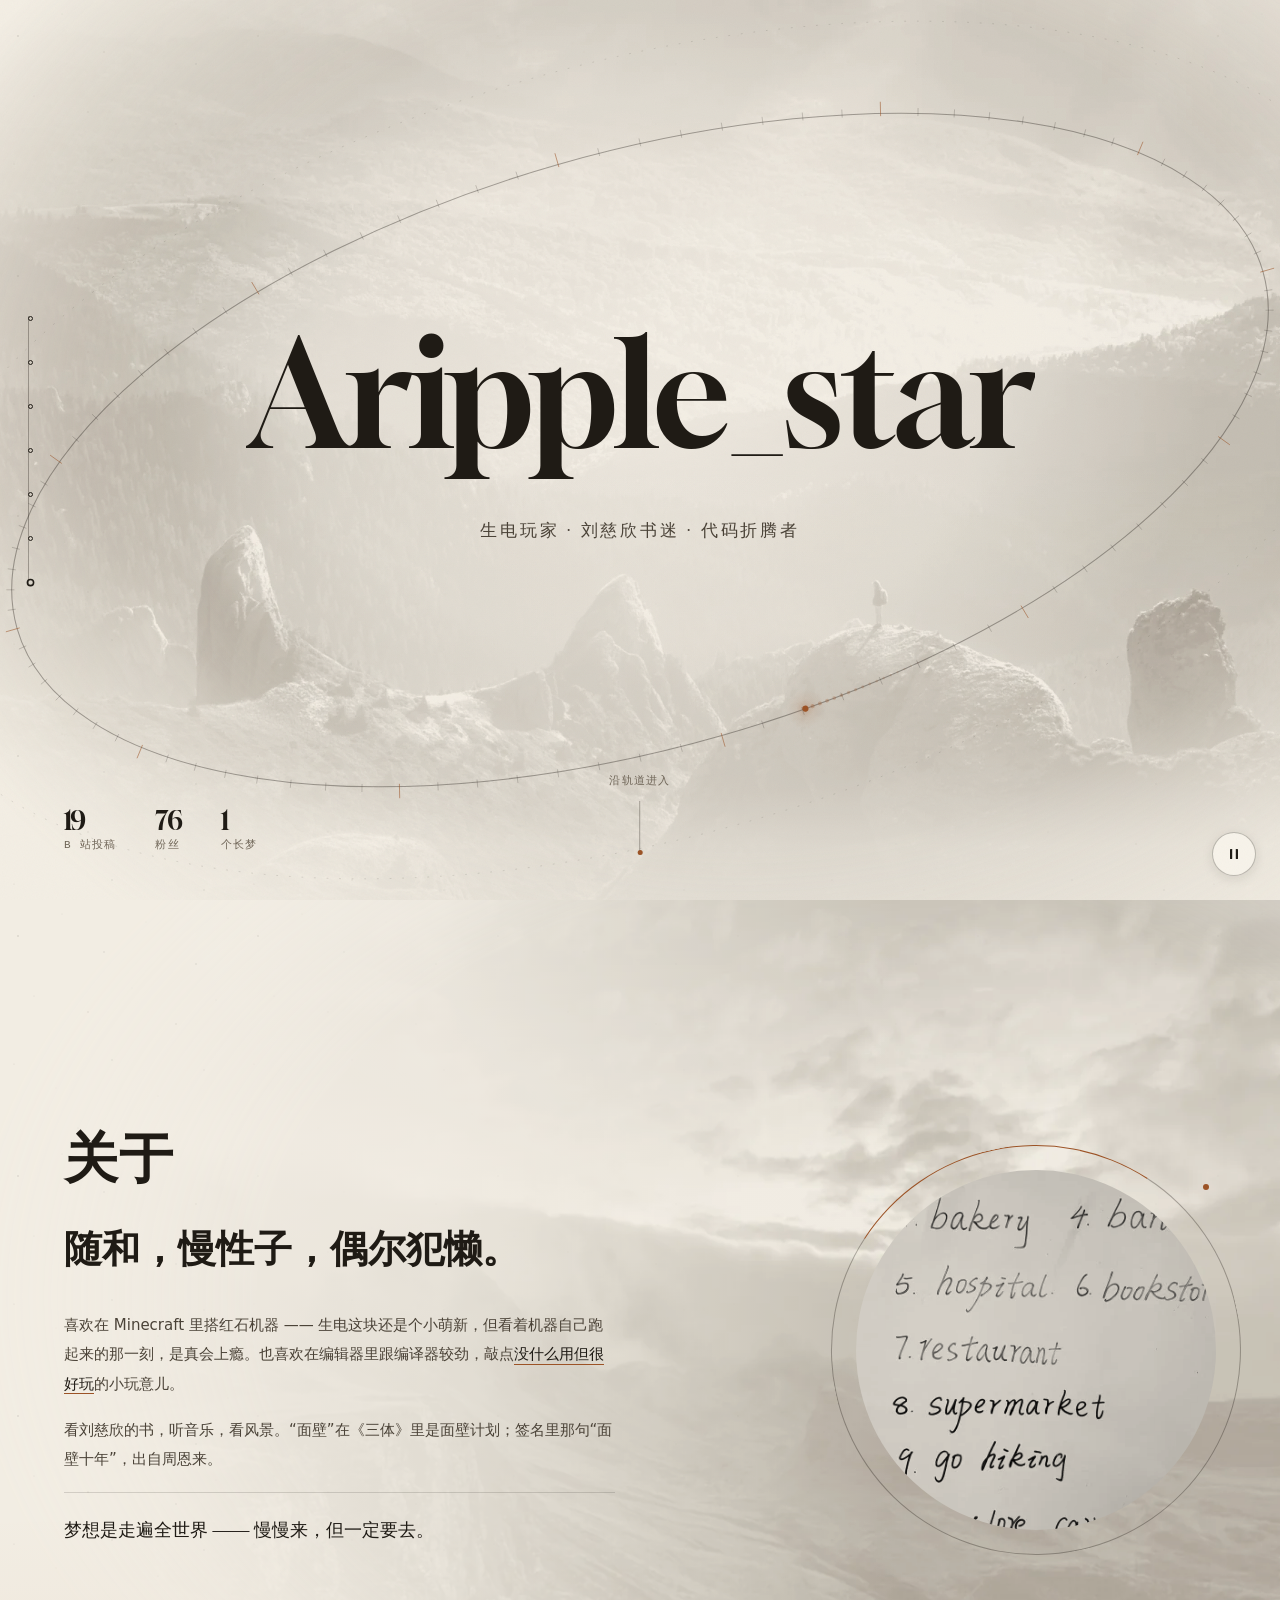
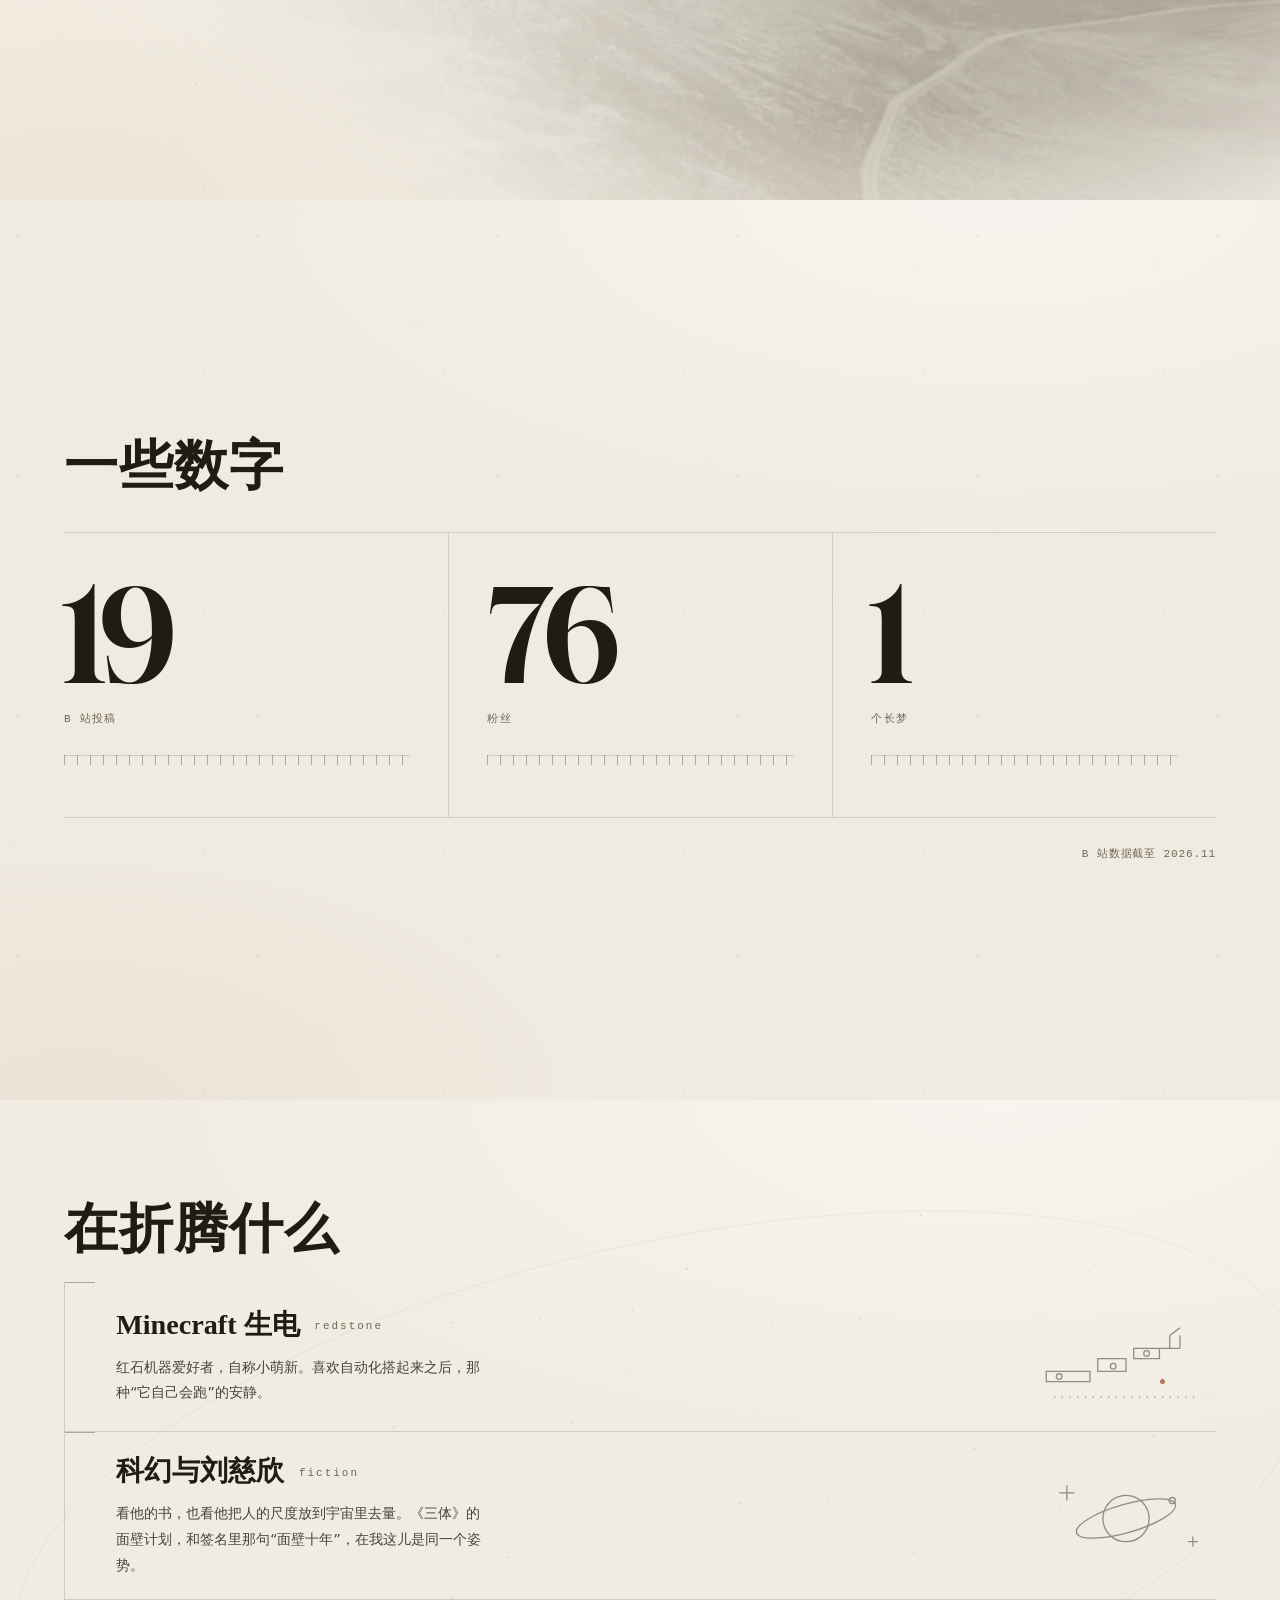
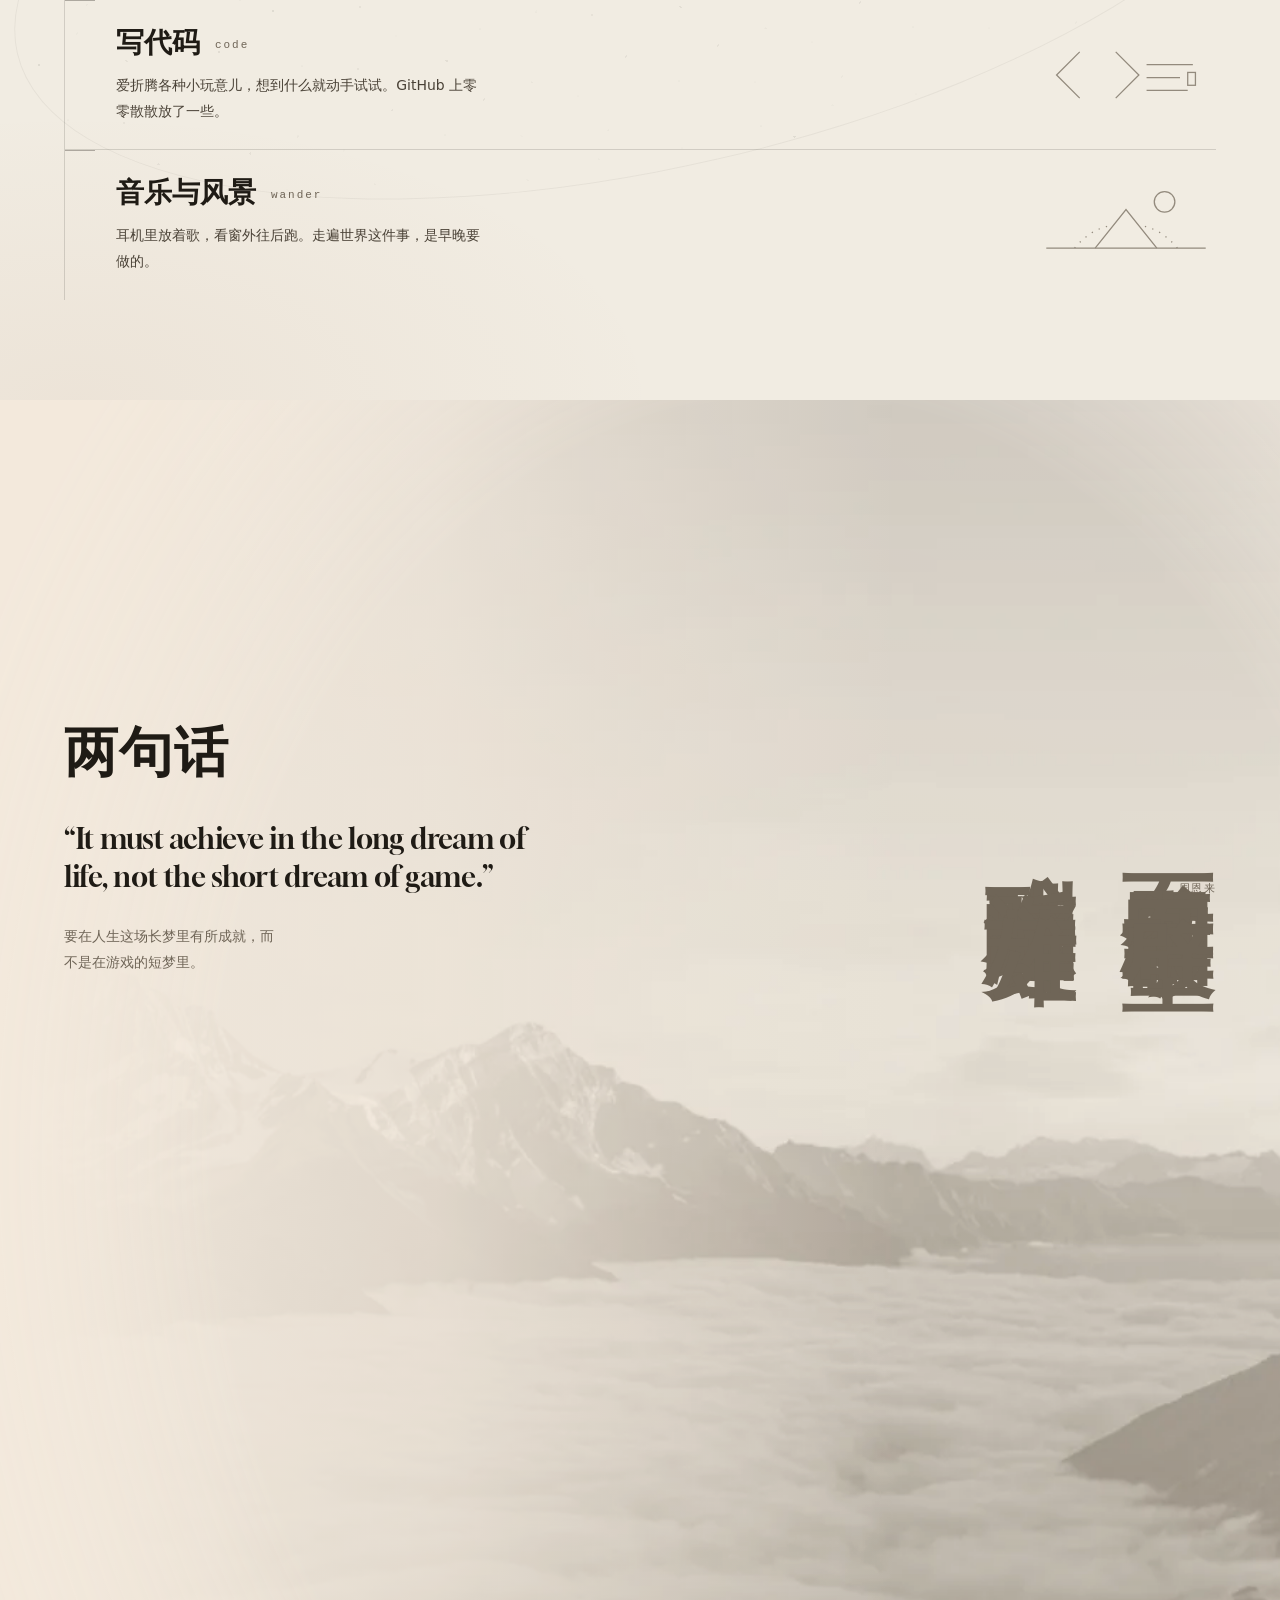
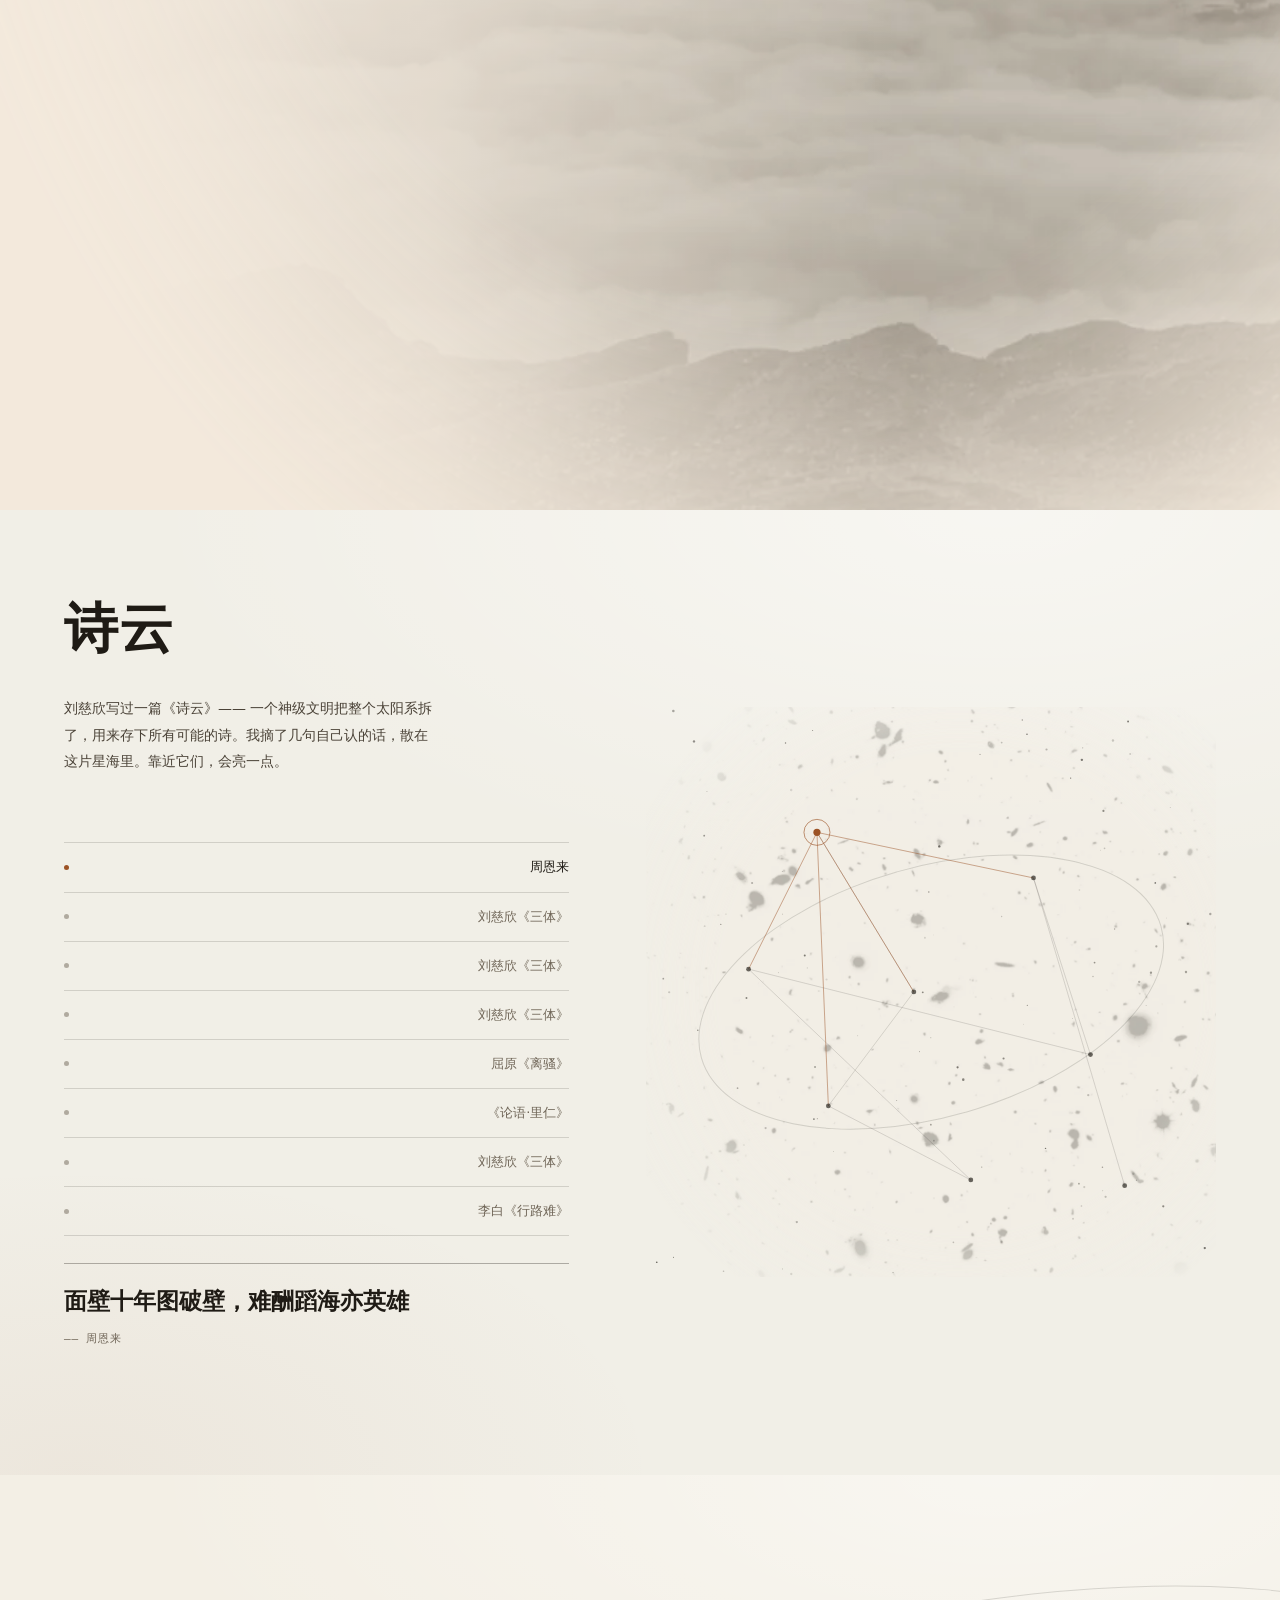
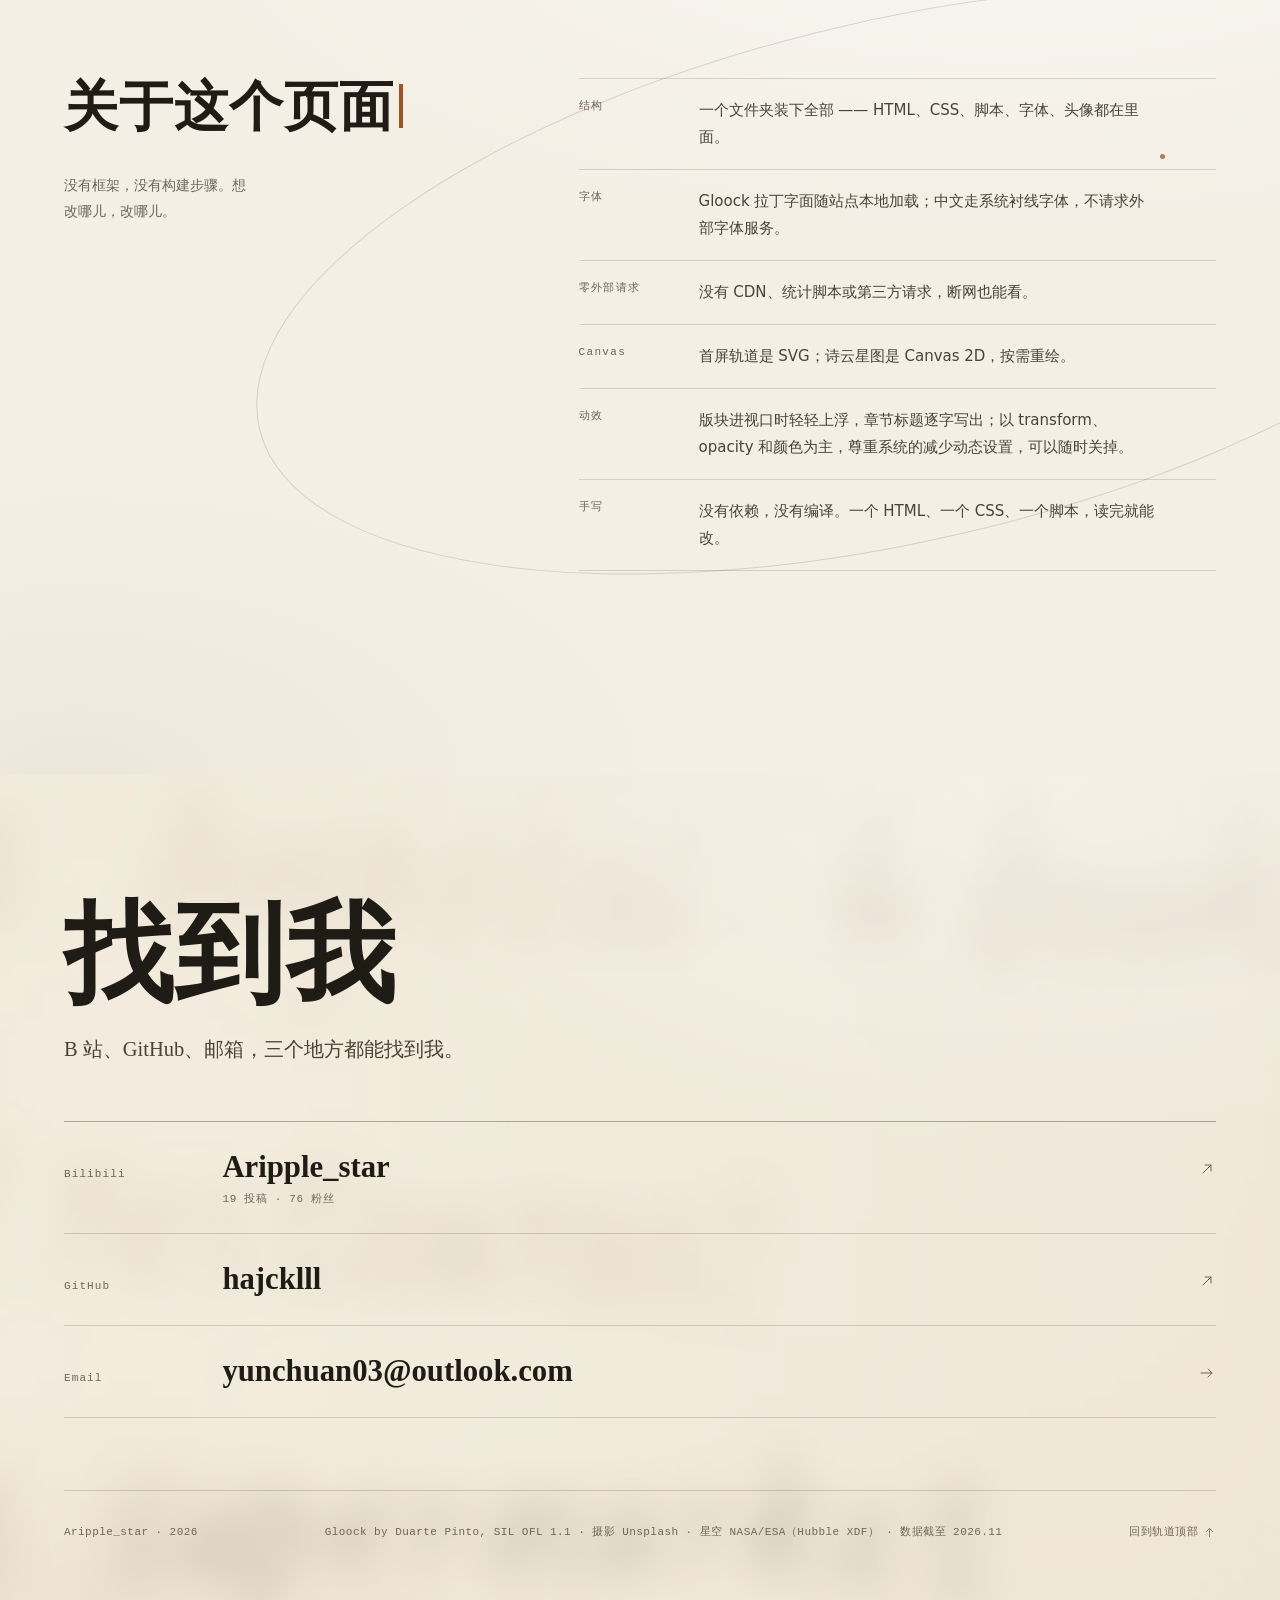
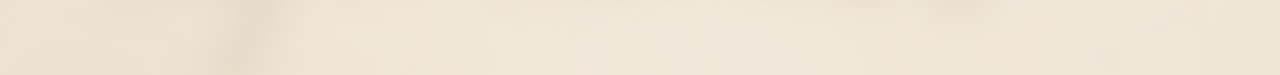
==== commit cf6bb24f: "更新为亮色纸本版：大屏适配、滚动渐入与更多引文 Co-Authored-By: Claude Code <noreply@anthropic.com>" ====
--- a/index.html
+++ b/index.html
@@ -1,2367 +1,353 @@
 <!DOCTYPE html>
-<html lang="zh-CN">
+<html lang="zh-CN" data-motion="on">
 <head>
 <meta charset="UTF-8">
 <meta name="viewport" content="width=device-width, initial-scale=1, viewport-fit=cover">
-<title>Aripple_star</title>
-<meta name="description" content="Aripple_star —— 生电玩家、刘慈欣书迷、代码折腾者。在人生这场长梦里有所成就，而不是在游戏的短梦里。">
-<meta name="theme-color" content="#05060a">
-<link rel="icon" href="data:image/svg+xml,%3Csvg xmlns='http://www.w3.org/2000/svg' viewBox='0 0 32 32'%3E%3Crect x='7' y='7' width='18' height='18' rx='2' fill='%23a9c8ff'/%3E%3Crect x='3' y='3' width='18' height='18' rx='2' fill='none' stroke='%23a9c8ff' stroke-opacity='.45'/%3E%3C/svg%3E">
-
-<style>
-  :root {
-    --bg:        #05060a;
-    --bg-soft:   rgba(10, 13, 22, 0.55);
-    --ink:       #e8eaf2;
-    --ink-dim:   #8b90a6;
-    --ink-faint: #565b70;
-    --star:      #a9c8ff;
-    --gold:      #d9bb84;
-    --teal:      #5fd0d8;
-    --violet:    #a98cf0;
-    --line:      rgba(160, 180, 230, 0.12);
-    --line-lit:  rgba(160, 190, 255, 0.34);
-    --ease:      cubic-bezier(0.16, 1, 0.3, 1);
-
-    /* 毛玻璃 */
-    --glass-top:   rgba(196, 216, 255, 0.075);
-    --glass-bot:   rgba(120, 152, 222, 0.028);
-    --glass-line:  rgba(162, 192, 255, 0.18);
-    --glass-line-lit: rgba(184, 212, 255, 0.36);
-    --glass-blur:  blur(16px) saturate(1.45);
-    --glass-inset: inset 0 1px 0 rgba(255, 255, 255, 0.06);
-    --glass-lift:  0 14px 36px -24px rgba(0, 0, 0, 0.85);
-    --serif: "Noto Serif CJK SC", "Source Han Serif SC", "Songti SC", "STSong",
-             "Noto Serif SC", Georgia, "Times New Roman", serif;
-    --sans: -apple-system, BlinkMacSystemFont, "PingFang SC", "Noto Sans CJK SC",
-            "Source Han Sans SC", "Microsoft YaHei", system-ui, sans-serif;
-  }
-
-  * { box-sizing: border-box; }
-
-  html {
-    -webkit-text-size-adjust: 100%;
-    scroll-behavior: smooth;
-  }
-
-  body {
-    margin: 0;
-    background: var(--bg);
-    color: var(--ink);
-    font-family: var(--sans);
-    font-size: 16px;
-    line-height: 1.75;
-    overflow-x: hidden;
-    -webkit-font-smoothing: antialiased;
-    -moz-osx-font-smoothing: grayscale;
-  }
-
-  ::selection { background: rgba(140, 180, 255, 0.26); color: #fff; }
-
-  a { color: inherit; }
-
-  /* ═══ 全局装饰／滚动条 ═══════════════════════════ */
-  html {
-    scrollbar-width: thin;
-    scrollbar-color: rgba(120, 155, 230, 0.42) transparent;
-  }
-  ::-webkit-scrollbar { width: 9px; height: 9px; }
-  ::-webkit-scrollbar-track { background: transparent; }
-  ::-webkit-scrollbar-thumb {
-    border: 3px solid transparent;
-    border-radius: 99px;
-    background: linear-gradient(180deg, rgba(169, 200, 255, 0.38), rgba(95, 208, 216, 0.26));
-    background-clip: content-box;
-  }
-  ::-webkit-scrollbar-thumb:hover {
-    background: linear-gradient(180deg, rgba(169, 200, 255, 0.62), rgba(95, 208, 216, 0.46));
-    background-clip: content-box;
-  }
-
-  /* ═══ 全局装饰／网格线 ═══════════════════════════ */
-  .grid-lines {
-    position: fixed;
-    inset: 0;
-    z-index: 0;
-    pointer-events: none;
-    background-image:
-      linear-gradient(rgba(160, 190, 255, 0.05) 1px, transparent 1px),
-      linear-gradient(90deg, rgba(160, 190, 255, 0.05) 1px, transparent 1px);
-    background-size: 76px 76px;
-    -webkit-mask-image: radial-gradient(ellipse 78% 62% at 50% 42%, #000 12%, transparent 78%);
-    mask-image: radial-gradient(ellipse 78% 62% at 50% 42%, #000 12%, transparent 78%);
-  }
-
-  /* ═══ 全局装饰／取景角标 ═════════════════════════ */
-  .corners i {
-    position: fixed;
-    width: 13px;
-    height: 13px;
-    z-index: 19;
-    opacity: 0.55;
-    pointer-events: none;
-  }
-  .corners i:nth-child(1) {
-    top: 13px; left: 13px;
-    border-top: 1px solid var(--line-lit); border-left: 1px solid var(--line-lit);
-  }
-  .corners i:nth-child(2) {
-    top: 13px; right: 13px;
-    border-top: 1px solid var(--line-lit); border-right: 1px solid var(--line-lit);
-  }
-  .corners i:nth-child(3) {
-    bottom: 13px; left: 13px;
-    border-bottom: 1px solid var(--line-lit); border-left: 1px solid var(--line-lit);
-  }
-  .corners i:nth-child(4) {
-    bottom: 13px; right: 13px;
-    border-bottom: 1px solid var(--line-lit); border-right: 1px solid var(--line-lit);
-  }
-
-  /* ═══ 开场遮罩 ══════════════════════════════════ */
-  .curtain {
-    position: fixed;
-    inset: 0;
-    z-index: 100;
-    display: grid;
-    place-items: center;
-    background: var(--bg);
-    pointer-events: none;
-    /* 纯 CSS 自动收场：就算 JS 完全没跑，也不会挡住页面 */
-    animation: curtain-out 0.85s var(--ease) 0.8s forwards;
-  }
-  .curtain::before {
-    content: '';
-    width: min(240px, 46vw);
-    height: 1px;
-    background: linear-gradient(90deg, transparent, rgba(169, 200, 255, 0.85), transparent);
-    transform: scaleX(0);
-    animation: curtain-line 0.72s var(--ease) 0.08s forwards;
-  }
-  @keyframes curtain-line { to { transform: scaleX(1); } }
-  @keyframes curtain-out {
-    to { opacity: 0; visibility: hidden; }
-  }
-
-  /* ═══ 背景 1／星野 ══════════════════════════════ */
-  #stars {
-    position: fixed;
-    inset: 0;
-    width: 100%;
-    height: 100%;
-    z-index: 0;
-    pointer-events: none;
-  }
-
-  /* ═══ 背景 2／缓慢漂移的星云光斑 ═════════════════ */
-  .nebula {
-    position: fixed;
-    inset: -25vmax;
-    z-index: 0;
-    pointer-events: none;
-    mix-blend-mode: screen;
-  }
-  .nebula i {
-    position: absolute;
-    display: block;
-    border-radius: 50%;
-    will-change: transform;
-  }
-  /* 拉成椭圆再慢慢转 —— 圆形光斑看着像台灯，椭圆才像星云 */
-  .nebula i:nth-child(1) {
-    width: 86vmax; height: 44vmax; top: -14vmax; left: -16vmax;
-    background: radial-gradient(ellipse at center, rgba(56, 90, 190, 0.21), transparent 70%);
-    animation: drift-a 54s ease-in-out infinite alternate;
-  }
-  .nebula i:nth-child(2) {
-    width: 68vmax; height: 34vmax; bottom: -14vmax; right: -10vmax;
-    background: radial-gradient(ellipse at center, rgba(26, 116, 138, 0.16), transparent 70%);
-    animation: drift-b 70s ease-in-out infinite alternate;
-  }
-  .nebula i:nth-child(3) {
-    width: 52vmax; height: 26vmax; top: 36%; left: 44%;
-    background: radial-gradient(ellipse at center, rgba(150, 112, 62, 0.10), transparent 72%);
-    animation: drift-c 88s ease-in-out infinite alternate;
-  }
-
-  @keyframes drift-a {
-    from { transform: translate3d(0, 0, 0) rotate(-14deg) scale(1); }
-    to   { transform: translate3d(7vw, 5vh, 0) rotate(10deg) scale(1.16); }
-  }
-  @keyframes drift-b {
-    from { transform: translate3d(0, 0, 0) rotate(22deg) scale(1.06); }
-    to   { transform: translate3d(-8vw, -6vh, 0) rotate(-6deg) scale(0.90); }
-  }
-  @keyframes drift-c {
-    from { transform: translate3d(0, 0, 0) rotate(8deg) scale(0.94); }
-    to   { transform: translate3d(-6vw, 7vh, 0) rotate(-26deg) scale(1.20); }
-  }
-
-  /* ═══ 背景 3／几何色块（硬边 + 正片叠底发光） ════ */
-  .blocks {
-    position: fixed;
-    inset: 0;
-    z-index: 0;
-    overflow: hidden;
-    pointer-events: none;
-    mix-blend-mode: screen;
-  }
-  .blk-layer {
-    position: absolute;
-    inset: -20vmax;
-    will-change: transform;
-  }
-  .blk-layer i {
-    position: absolute;
-    display: block;
-    will-change: transform;
-  }
-
-  /* — 层一：远景大块 — */
-  .blk-layer:nth-child(1) i:nth-child(1) {
-    width: 54vmax; height: 40vmax; top: 4vmax; left: -14vmax;
-    background: rgba(46, 78, 178, 0.30);
-    animation: blk-drift-1 72s ease-in-out infinite alternate;
-  }
-  .blk-layer:nth-child(1) i:nth-child(2) {
-    width: 40vmax; height: 52vmax; top: 42%; right: -16vmax;
-    background: rgba(20, 102, 124, 0.26);
-    animation: blk-drift-2 88s ease-in-out infinite alternate;
-  }
-
-  /* — 层二：中景 — */
-  .blk-layer:nth-child(2) i:nth-child(1) {
-    width: 26vmax; height: 26vmax; top: 22vmax; right: 12vw;
-    background: rgba(104, 70, 168, 0.28);
-    animation: blk-drift-3 60s ease-in-out infinite alternate;
-  }
-  .blk-layer:nth-child(2) i:nth-child(2) {
-    width: 30vmax; height: 8vmax; top: 68vh; left: -6vmax;
-    background: rgba(72, 116, 226, 0.26);
-    animation: blk-drift-4 54s ease-in-out infinite alternate;
-  }
-  .blk-layer:nth-child(2) i:nth-child(3) {
-    width: 18vmax; height: 18vmax; bottom: 12vh; right: 20vw;
-    background: rgba(196, 158, 92, 0.22);
-    animation: blk-drift-5 96s ease-in-out infinite alternate;
-  }
-
-  /* — 层三：近景小块 — */
-  .blk-layer:nth-child(3) i:nth-child(1) {
-    width: 9vmax; height: 9vmax; top: 58vh; left: 18vw;
-    background: rgba(120, 196, 255, 0.34);
-    animation: blk-drift-6 44s ease-in-out infinite alternate;
-  }
-  .blk-layer:nth-child(3) i:nth-child(2) {
-    width: 5vmax; height: 14vmax; top: 12vh; left: 62vw;
-    background: rgba(95, 208, 216, 0.30);
-    animation: blk-drift-7 50s ease-in-out infinite alternate;
-  }
-
-  @keyframes blk-drift-1 {
-    from { transform: translate3d(0, 0, 0) rotate(-14deg); }
-    to   { transform: translate3d(9vw, 6vh, 0) rotate(-4deg); }
-  }
-  @keyframes blk-drift-2 {
-    from { transform: translate3d(0, 0, 0) rotate(9deg) scale(1); }
-    to   { transform: translate3d(-7vw, -9vh, 0) rotate(19deg) scale(1.12); }
-  }
-  @keyframes blk-drift-3 {
-    from { transform: translate3d(0, 0, 0) rotate(16deg); }
-    to   { transform: translate3d(-11vw, 12vh, 0) rotate(-8deg); }
-  }
-  @keyframes blk-drift-4 {
-    from { transform: translate3d(0, 0, 0) rotate(-3deg); }
-    to   { transform: translate3d(14vw, -5vh, 0) rotate(3deg); }
-  }
-  @keyframes blk-drift-5 {
-    from { transform: translate3d(0, 0, 0) rotate(24deg) scale(0.9); }
-    to   { transform: translate3d(6vw, -14vh, 0) rotate(44deg) scale(1.1); }
-  }
-  @keyframes blk-drift-6 {
-    from { transform: translate3d(0, 0, 0) rotate(0deg); }
-    to   { transform: translate3d(-16vw, -10vh, 0) rotate(90deg); }
-  }
-  @keyframes blk-drift-7 {
-    from { transform: translate3d(0, 0, 0) rotate(-8deg); }
-    to   { transform: translate3d(-9vw, 16vh, 0) rotate(22deg); }
-  }
-
-  /* ═══ 背景 4／噪点颗粒 ═══════════════════════════ */
-  .grain {
-    position: fixed;
-    inset: 0;
-    z-index: 1;
-    pointer-events: none;
-    opacity: 0.05;
-    mix-blend-mode: overlay;
-    background-image: url("data:image/svg+xml,%3Csvg xmlns='http://www.w3.org/2000/svg' width='220' height='220'%3E%3Cfilter id='n'%3E%3CfeTurbulence type='fractalNoise' baseFrequency='0.82' numOctaves='3' stitchTiles='stitch'/%3E%3C/filter%3E%3Crect width='100%25' height='100%25' filter='url(%23n)'/%3E%3C/svg%3E");
-    background-size: 220px 220px;
-  }
-
-  /* ═══ 鼠标柔光 + 色块拖尾 ═══════════════════════ */
-  .cursor-glow {
-    position: fixed;
-    top: 0; left: 0;
-    width: 560px; height: 560px;
-    margin: -280px 0 0 -280px;
-    border-radius: 50%;
-    background: radial-gradient(circle at center, rgba(130, 170, 255, 0.085), transparent 62%);
-    z-index: 1;
-    pointer-events: none;
-    opacity: 0;
-    transition: opacity 0.9s var(--ease);
-    will-change: transform;
-  }
-  .cursor-glow.on { opacity: 1; }
-
-  .trail {
-    position: fixed;
-    top: 0; left: 0;
-    z-index: 3;
-    pointer-events: none;
-    opacity: 0;
-    transition: opacity 0.8s var(--ease);
-    will-change: transform;
-  }
-  .trail.on { opacity: 1; }
-  .trail b {
-    display: block;
-    width: 100%; height: 100%;
-    animation: trail-spin 14s linear infinite;
-  }
-  #trail-0 { width: 14px; height: 14px; margin: -7px 0 0 -7px; }
-  #trail-1 { width: 10px; height: 10px; margin: -5px 0 0 -5px; }
-  #trail-2 { width: 7px;  height: 7px;  margin: -3.5px 0 0 -3.5px; }
-  #trail-3 { width: 5px;  height: 5px;  margin: -2.5px 0 0 -2.5px; }
-  #trail-0 b { background: rgba(169, 200, 255, 0.55); }
-  #trail-1 b { background: rgba(95, 208, 216, 0.45); }
-  #trail-2 b { background: rgba(217, 187, 132, 0.45); }
-  #trail-3 b { background: rgba(169, 140, 240, 0.40); }
-  @keyframes trail-spin { to { transform: rotate(360deg); } }
-
-  /* ═══ 顶部滚动进度 ══════════════════════════════ */
-  .progress {
-    position: fixed;
-    top: 0; left: 0;
-    height: 1px;
-    width: 100%;
-    transform: scaleX(0);
-    transform-origin: 0 50%;
-    background: linear-gradient(90deg,
-      rgba(95, 208, 216, 0.9), rgba(169, 200, 255, 1), rgba(217, 187, 132, 0.9));
-    opacity: 0.6;
-    z-index: 20;
-    will-change: transform;
-  }
-
-  /* ═══ 内容骨架 ══════════════════════════════════ */
-  main { position: relative; z-index: 2; }
-
-  section {
-    position: relative;
-    max-width: 1000px;
-    margin: 0 auto;
-    padding: clamp(5rem, 15vw, 9.5rem) clamp(1.4rem, 6vw, 3rem);
-  }
-
-  /* 进入视野时的滑入 —— 用 --rx / --ry / --rr 控制方向、距离、角度 */
-  .reveal {
-    opacity: 0;
-    transform: translate3d(var(--rx, 0px), var(--ry, 44px), 0) rotate(var(--rr, 0deg));
-    transition:
-      opacity 1.2s var(--ease) var(--d, 0s),
-      transform 1.3s var(--ease) var(--d, 0s);
-    will-change: opacity, transform;
-  }
-  .reveal.in { opacity: 1; transform: none; }
-
-  /* ═══ Hero ══════════════════════════════════════ */
-  .hero {
-    min-height: 100vh;
-    min-height: 100svh;
-    display: flex;
-    flex-direction: column;
-    align-items: center;
-    justify-content: center;
-    text-align: center;
-    padding-inline: clamp(1.2rem, 6vw, 3rem);
-  }
-  .hero::before {
-    content: '';
-    position: absolute;
-    width: min(72vmin, 520px);
-    height: min(72vmin, 520px);
-    border: 1px solid rgba(169, 200, 255, 0.10);
-    transform: rotate(45deg);
-    animation: hero-frame 120s linear infinite;
-    pointer-events: none;
-  }
-  @keyframes hero-frame {
-    from { transform: rotate(45deg) scale(1); }
-    to   { transform: rotate(405deg) scale(1); }
-  }
-
-  .name {
-    position: relative;
-    margin: 0;
-    font-family: var(--serif);
-    font-weight: 400;
-    font-size: clamp(2.5rem, 11.5vw, 7.2rem);
-    line-height: 1.08;
-    letter-spacing: 0.035em;
-    color: #f2f5fd;
-    text-shadow:
-      0 0 44px rgba(140, 180, 255, 0.26),
-      0 0 110px rgba(96, 136, 255, 0.13);
-  }
-  .name .ch {
-    display: inline-block;
-    opacity: 0;
-    transform: translateY(0.42em) scale(0.96);
-    filter: blur(6px);
-    animation: ch-in 1.3s var(--ease) forwards;
-  }
-  @keyframes ch-in {
-    to { opacity: 1; transform: none; filter: blur(0); }
-  }
-
-  .rule {
-    position: relative;
-    width: min(340px, 58vw);
-    height: 1px;
-    margin: clamp(1.6rem, 5vw, 2.6rem) auto;
-    background: linear-gradient(90deg, transparent, rgba(169, 200, 255, 0.55), transparent);
-    transform: scaleX(0);
-    animation: rule-in 1.8s var(--ease) 1.55s forwards;
-  }
-  @keyframes rule-in { to { transform: scaleX(1); } }
-
-  .role {
-    margin: 0;
-    font-size: clamp(0.8rem, 3vw, 0.98rem);
-    letter-spacing: 0.2em;
-    color: var(--ink-dim);
-    opacity: 0;
-    animation: soft-in 1.5s var(--ease) 1.95s forwards;
-  }
-
-  .hero-motto {
-    margin: clamp(2.2rem, 7vw, 3.4rem) 0 0;
-    max-width: 30em;
-    font-family: var(--serif);
-    font-style: italic;
-    font-size: clamp(0.82rem, 2.9vw, 1rem);
-    line-height: 2;
-    letter-spacing: 0.02em;
-    color: var(--ink-faint);
-    opacity: 0;
-    animation: soft-in 1.6s var(--ease) 2.35s forwards;
-  }
-
-  @keyframes soft-in { to { opacity: 1; } }
-
-  .scroll-hint {
-    position: absolute;
-    bottom: clamp(1.8rem, 6vw, 3rem);
-    left: 50%;
-    transform: translateX(-50%);
-    opacity: 0;
-    animation: soft-in 1.4s ease 2.85s forwards;
-  }
-  .scroll-hint span {
-    display: block;
-    width: 1px;
-    height: 58px;
-    background: linear-gradient(180deg, rgba(169, 200, 255, 0.7), transparent);
-    animation: breathe 3.2s ease-in-out infinite;
-  }
-  @keyframes breathe {
-    0%, 100% { opacity: 0.25; transform: scaleY(0.72); transform-origin: top; }
-    50%      { opacity: 1;    transform: scaleY(1);    transform-origin: top; }
-  }
-
-  /* ═══ 区块标题 ══════════════════════════════════ */
-  .sec-title {
-    display: flex;
-    align-items: center;
-    gap: 1.3rem;
-    margin: 0 0 clamp(2rem, 6vw, 3rem);
-    font-family: var(--serif);
-    font-weight: 400;
-    font-size: clamp(1.3rem, 4.2vw, 1.9rem);
-    letter-spacing: 0.09em;
-    color: #eef1fa;
-  }
-  .sec-title::after {
-    content: '';
-    flex: 1;
-    height: 1px;
-    background: linear-gradient(90deg, var(--line), transparent);
-    transform: scaleX(0);
-    transform-origin: left center;
-    transition: transform 1.5s var(--ease) 0.3s;
-  }
-  .sec-title.in::after { transform: scaleX(1); }
-  .sec-title .idx {
-    position: relative;
-    font-family: var(--sans);
-    font-size: 0.68rem;
-    letter-spacing: 0.2em;
-    color: var(--ink-faint);
-    padding: 0.5em 0.75em;
-    isolation: isolate;
-    flex: none;
-  }
-  .sec-title .idx::before {
-    content: '';
-    position: absolute;
-    inset: 0;
-    background: rgba(169, 200, 255, 0.16);
-    transform: translate(-5px, 5px);
-    z-index: -1;
-    transition: transform 0.9s var(--ease);
-  }
-  .sec-title:hover .idx::before { transform: translate(0, 0); }
-
-  /* ═══ 关于 ══════════════════════════════════════ */
-  .about p {
-    margin: 0 0 1.5rem;
-    max-width: 34em;
-    font-size: clamp(0.98rem, 2.9vw, 1.1rem);
-    line-height: 2.1;
-    letter-spacing: 0.015em;
-    color: var(--ink-dim);
-  }
-  .about p:last-child { margin-bottom: 0; }
-  .about strong { color: var(--ink); font-weight: 400; }
-
-  .about {
-    display: grid;
-    grid-template-columns: 176px 1fr;
-    gap: clamp(1.8rem, 5vw, 3rem);
-    align-items: start;
-  }
-  .portrait {
-    position: relative;
-    width: 176px;
-    height: 176px;
-  }
-  .portrait img {
-    display: block;
-    width: 100%;
-    height: 100%;
-    border-radius: 50%;
-    object-fit: cover;
-    /* 融进暗色里，hover 才还原本色 */
-    filter: grayscale(0.42) contrast(1.06) brightness(0.88);
-    transition: filter 1.1s var(--ease), transform 1.1s var(--ease);
-  }
-  .portrait:hover img { filter: none; transform: scale(1.035); }
-  .portrait .ring {
-    position: absolute;
-    inset: -11px;
-    border-radius: 50%;
-    padding: 1px;
-    background: conic-gradient(from 0deg,
-      transparent 0deg,
-      rgba(169, 200, 255, 0.9) 55deg,
-      transparent 130deg,
-      transparent 190deg,
-      rgba(217, 187, 132, 0.75) 265deg,
-      transparent 340deg);
-    -webkit-mask: linear-gradient(#000 0 0) content-box, linear-gradient(#000 0 0);
-    -webkit-mask-composite: xor;
-    mask: linear-gradient(#000 0 0) content-box, linear-gradient(#000 0 0);
-    mask-composite: exclude;
-    animation: ring-spin 9s linear infinite;
-    pointer-events: none;
-  }
-  @keyframes ring-spin { to { transform: rotate(360deg); } }
-
-  /* ═══ 数字（带偏移色块垫底） ════════════════════ */
-  .stats {
-    position: relative;
-    display: grid;
-    grid-template-columns: repeat(auto-fit, minmax(150px, 1fr));
-    gap: 1px;
-    background: var(--glass-line);
-    border: 1px solid var(--glass-line);
-    border-radius: 5px;
-    overflow: hidden;
-    /* 偏移色块用 box-shadow 做 —— 它在盒子外面，不会被自己的 overflow 裁掉 */
-    box-shadow: 15px 15px 0 -1px rgba(46, 78, 178, 0.30);
-    transition: box-shadow 1.1s var(--ease);
-  }
-  .stats:hover { box-shadow: 7px 7px 0 -1px rgba(52, 88, 196, 0.38); }
-  .stats::after {
-    content: '';
-    position: absolute;
-    top: -1px; left: -1px;
-    width: 34px; height: 34px;
-    border-top: 1px solid var(--line-lit);
-    border-left: 1px solid var(--line-lit);
-    z-index: 2;
-  }
-  .stat {
-    padding: clamp(1.9rem, 6vw, 2.6rem) 1.2rem;
-    text-align: center;
-    background: linear-gradient(160deg, rgba(196, 216, 255, 0.055), rgba(120, 152, 222, 0.02));
-    backdrop-filter: var(--glass-blur);
-    -webkit-backdrop-filter: var(--glass-blur);
-    cursor: pointer;
-    transition: transform 0.9s var(--ease), background 0.9s var(--ease);
-  }
-  .stat:hover {
-    background: linear-gradient(160deg, rgba(204, 222, 255, 0.10), rgba(132, 166, 236, 0.035));
-  }
-  .stat:active {
-    transform: scale(0.978);
-    transition: transform 0.13s var(--ease);
-  }
-  .stat .num {
-    display: block;
-    font-family: var(--serif);
-    font-size: clamp(2.3rem, 8.5vw, 3.4rem);
-    line-height: 1;
-    color: #fff;
-    font-variant-numeric: tabular-nums;
-    text-shadow: 0 0 34px rgba(140, 180, 255, 0.3);
-  }
-  .stat .lbl {
-    display: block;
-    margin-top: 0.85rem;
-    font-size: 0.72rem;
-    letter-spacing: 0.24em;
-    color: var(--ink-faint);
-  }
-
-  /* ═══ 卡片 ══════════════════════════════════════ */
-  .cards {
-    display: grid;
-    grid-template-columns: repeat(auto-fit, minmax(230px, 1fr));
-    gap: 1.1rem;
-  }
-  .card {
-    position: relative;
-    overflow: hidden;
-    padding: clamp(1.9rem, 5vw, 2.4rem) clamp(1.3rem, 4vw, 1.8rem) clamp(1.6rem, 5vw, 2.2rem);
-    border: 1px solid var(--glass-line);
-    border-radius: 4px;
-    background: linear-gradient(160deg, var(--glass-top), var(--glass-bot));
-    backdrop-filter: var(--glass-blur);
-    -webkit-backdrop-filter: var(--glass-blur);
-    box-shadow: var(--glass-inset), var(--glass-lift);
-    transition:
-      border-color 0.8s var(--ease),
-      transform 0.8s var(--ease),
-      background 0.8s var(--ease),
-      box-shadow 0.8s var(--ease);
-  }
-  /* 左上角色块，hover 时展开成整条 */
-  .card .chip {
-    position: absolute;
-    top: 0; left: 0;
-    height: 3px;
-    width: 44px;
-    background: rgb(var(--c, 169, 200, 255));
-    transform-origin: left center;
-    transition: width 0.9s var(--ease), opacity 0.9s var(--ease);
-  }
-  /* 角落的方形色块 */
-  .card .swatch {
-    position: absolute;
-    top: 1.5rem; right: 1.4rem;
-    width: 30px; height: 30px;
-    background: rgb(var(--c, 169, 200, 255));
-    opacity: 0.22;
-    transform: rotate(12deg);
-    transition: transform 0.9s var(--ease), opacity 0.9s var(--ease);
-  }
-  .card .no {
-    display: block;
-    color: rgb(var(--c, 169, 200, 255));
-    font-size: 0.7rem;
-    letter-spacing: 0.22em;
-    opacity: 0.85;
-  }
-  .card h3 {
-    margin: 1.1rem 0 0.7rem;
-    font-family: var(--serif);
-    font-weight: 400;
-    font-size: clamp(1.05rem, 3.6vw, 1.25rem);
-    letter-spacing: 0.06em;
-    color: #eef1fa;
-  }
-  .card p {
-    margin: 0;
-    font-size: 0.9rem;
-    line-height: 1.95;
-    color: var(--ink-dim);
-    transition: color 0.8s var(--ease);
-  }
-  /* 斜向扫光 */
-  .card::after {
-    content: '';
-    position: absolute;
-    inset: 0;
-    background: linear-gradient(105deg,
-      transparent 38%, rgba(190, 212, 255, 0.075) 50%, transparent 62%);
-    transform: translateX(-110%);
-    transition: transform 1.15s var(--ease);
-    pointer-events: none;
-  }
-  .card:hover, .card:focus-within {
-    border-color: var(--glass-line-lit);
-    transform: translateY(-5px);
-    background: linear-gradient(160deg, rgba(204, 222, 255, 0.115), rgba(132, 166, 236, 0.04));
-    box-shadow: var(--glass-inset), 0 22px 50px -26px rgba(0, 0, 0, 0.9);
-  }
-  .card:hover .chip, .card:focus-within .chip { width: 100%; }
-  .card:hover .swatch, .card:focus-within .swatch {
-    transform: rotate(58deg) scale(1.35);
-    opacity: 0.5;
-  }
-  .card:hover p, .card:focus-within p { color: var(--ink); }
-  .card:hover::after, .card:focus-within::after { transform: translateX(110%); }
-  /* 按下时先快速下沉，松开再慢慢弹回 */
-  .card:active {
-    transform: translateY(-2px) scale(0.982);
-    transition: transform 0.13s var(--ease);
-  }
-
-  /* ═══ 跑马灯色带 ════════════════════════════════ */
-  .marquee {
-    position: relative;
-    z-index: 2;
-    overflow: hidden;
-    padding: clamp(2.4rem, 7vw, 3.6rem) 0;
-    border-top: 1px solid var(--line);
-    border-bottom: 1px solid var(--line);
-    background:
-      linear-gradient(90deg,
-        rgba(46, 78, 178, 0.16),
-        rgba(20, 102, 124, 0.13) 45%,
-        rgba(150, 112, 62, 0.10));
-    -webkit-mask-image: linear-gradient(90deg, transparent, #000 10%, #000 90%, transparent);
-    mask-image: linear-gradient(90deg, transparent, #000 10%, #000 90%, transparent);
-  }
-  .marquee-track {
-    display: flex;
-    width: max-content;
-    animation: marquee-run 46s linear infinite;
-    will-change: transform;
-  }
-  .marquee:hover .marquee-track { animation-play-state: paused; }
-  @keyframes marquee-run {
-    from { transform: translate3d(0, 0, 0); }
-    to   { transform: translate3d(-50%, 0, 0); }
-  }
-  .mq-group {
-    display: flex;
-    align-items: center;
-    gap: clamp(1.8rem, 5vw, 3.4rem);
-    padding-right: clamp(1.8rem, 5vw, 3.4rem);
-  }
-  .mq-group span {
-    font-family: var(--serif);
-    font-size: clamp(1.3rem, 4.8vw, 2.4rem);
-    letter-spacing: 0.11em;
-    white-space: nowrap;
-    color: rgba(238, 241, 250, 0.92);
-  }
-  .mq-group span.hollow {
-    color: transparent;
-    -webkit-text-stroke: 1px rgba(169, 200, 255, 0.55);
-  }
-  .mq-group .sep {
-    font-style: normal;
-    font-size: clamp(1rem, 3vw, 1.5rem);
-    color: var(--gold);
-    opacity: 0.6;
-  }
-
-  /* ═══ 座右铭（旋转几何框） ═════════════════════ */
-  .motto {
-    position: relative;
-    isolation: isolate;
-    text-align: center;
-  }
-  .motto::before {
-    content: '';
-    position: absolute;
-    top: 50%; left: 50%;
-    width: min(60vmin, 420px);
-    height: min(60vmin, 420px);
-    margin: calc(min(60vmin, 420px) / -2) 0 0 calc(min(60vmin, 420px) / -2);
-    border: 1px solid rgba(169, 200, 255, 0.11);
-    z-index: -1;
-    animation: frame-spin 140s linear infinite;
-  }
-  .motto::after {
-    content: '';
-    position: absolute;
-    top: 50%; left: 50%;
-    width: min(46vmin, 320px);
-    height: min(46vmin, 320px);
-    margin: calc(min(46vmin, 320px) / -2) 0 0 calc(min(46vmin, 320px) / -2);
-    border-radius: 50%;
-    border: 1px solid rgba(217, 187, 132, 0.13);
-    z-index: -1;
-    animation: frame-spin 100s linear infinite reverse;
-  }
-  @keyframes frame-spin {
-    from { transform: rotate(0deg); }
-    to   { transform: rotate(360deg); }
-  }
-  .motto-cn {
-    margin: 0;
-    font-family: var(--serif);
-    font-weight: 400;
-    font-size: clamp(1.55rem, 6.8vw, 3rem);
-    line-height: 1.95;
-    letter-spacing: 0.13em;
-    color: #eef2fb;
-    text-shadow: 0 0 60px rgba(140, 180, 255, 0.2);
-  }
-  .motto-cn em {
-    font-style: normal;
-    color: var(--gold);
-    text-shadow: 0 0 50px rgba(217, 187, 132, 0.28);
-  }
-  .motto-en {
-    max-width: 36em;
-    margin: clamp(2.4rem, 8vw, 3.6rem) auto 0;
-    font-family: var(--serif);
-    font-style: italic;
-    font-size: clamp(0.84rem, 2.9vw, 1.02rem);
-    line-height: 2.1;
-    letter-spacing: 0.02em;
-    color: var(--ink-faint);
-  }
-
-  /* ═══ 诗云 ══════════════════════════════════════ */
-  .poem-note {
-    margin: 0 0 clamp(1.8rem, 5vw, 2.6rem);
-    max-width: 36em;
-    font-size: clamp(0.92rem, 2.7vw, 1.02rem);
-    line-height: 2.05;
-    letter-spacing: 0.015em;
-    color: var(--ink-dim);
-  }
-  .poem-stage {
-    position: relative;
-    height: 420px;                       /* vh 解析不出来时的兜底 */
-    height: clamp(340px, 62vh, 540px);
-    border: 1px solid var(--glass-line);
-    border-radius: 5px;
-    background:
-      radial-gradient(ellipse 72% 62% at 50% 50%, rgba(46, 78, 178, 0.15), transparent 72%),
-      rgba(5, 7, 14, 0.60);
-    backdrop-filter: blur(18px) saturate(1.3);
-    -webkit-backdrop-filter: blur(18px) saturate(1.3);
-    box-shadow: var(--glass-inset);
-    overflow: hidden;
-  }
-  .poem-stage::before,
-  .poem-stage::after {
-    content: '';
-    position: absolute;
-    width: 16px;
-    height: 16px;
-    border-color: var(--line-lit);
-    pointer-events: none;
-  }
-  .poem-stage::before {
-    top: -1px; left: -1px;
-    border-top: 1px solid; border-left: 1px solid;
-  }
-  .poem-stage::after {
-    bottom: -1px; right: -1px;
-    border-bottom: 1px solid; border-right: 1px solid;
-  }
-  .poem-stage canvas {
-    position: absolute;
-    inset: 0;
-    display: block;
-    width: 100%;
-    height: 100%;
-    pointer-events: none;
-  }
-  .poem-stage::before,
-  .poem-stage::after { z-index: 3; }
-
-  /* ── 名言层 ── */
-  .poem-quotes {
-    position: relative;
-    z-index: 2;
-    height: 100%;
-    display: grid;
-    grid-template-columns: repeat(auto-fit, minmax(clamp(190px, 44%, 300px), 1fr));
-    gap: clamp(1rem, 3.2vw, 1.8rem);
-    padding: clamp(1.4rem, 4.5vw, 2.4rem);
-    align-content: center;
-    align-items: center;
-    pointer-events: none;
-  }
-  .quote {
-    /* translate 让位给静态错位和视差，transform 留给浮动动画，互不打架 */
-    translate: var(--dx, 0) var(--dy, 0);
-    animation: q-float var(--dur, 11s) ease-in-out var(--del, 0s) infinite alternate;
-    opacity: 0;
-    filter: blur(9px);
-    transition: opacity 1.7s var(--ease), filter 1.7s var(--ease);
-    will-change: transform, opacity, filter;
-  }
-  .quote.in { opacity: var(--a, 0.78); filter: blur(0); }
-  .quote.near  { opacity: 1; filter: blur(0) brightness(1.32); }
-  .quote.twinkle { opacity: 1; filter: blur(0) brightness(1.45); }
-
-  @keyframes q-float {
-    from { transform: translate3d(0, 0, 0); }
-    to   { transform: translate3d(0, -14px, 0); }
-  }
-
-  .quote p {
-    margin: 0;
-    font-family: var(--serif);
-    font-size: var(--fs, 1.05rem);
-    line-height: 1.95;
-    letter-spacing: 0.05em;
-    color: var(--star);
-    text-shadow: 0 0 24px rgba(120, 160, 255, 0.20);
-    text-wrap: pretty;
-  }
-  .quote .from {
-    display: block;
-    margin-top: 0.5em;
-    font-family: var(--sans);
-    font-size: 0.7em;
-    letter-spacing: 0.14em;
-    color: var(--ink-faint);
-    text-shadow: none;
-  }
-  .quote .from em { font-style: normal; color: rgba(217, 187, 132, 0.78); }
-
-  /* ═══ 关于这个页面 ══════════════════════════════ */
-  .specs {
-    display: grid;
-    gap: 1px;
-    background: var(--glass-line);
-    border: 1px solid var(--glass-line);
-    border-radius: 5px;
-    overflow: hidden;
-    box-shadow: 14px 14px 0 -1px rgba(20, 102, 124, 0.24);
-  }
-  .spec {
-    display: flex;
-    align-items: baseline;
-    gap: 1.4rem;
-    padding: 1.15rem 1.4rem;
-    background: linear-gradient(160deg, rgba(196, 216, 255, 0.055), rgba(120, 152, 222, 0.02));
-    backdrop-filter: var(--glass-blur);
-    -webkit-backdrop-filter: var(--glass-blur);
-    transition: background 0.8s var(--ease), transform 0.7s var(--ease);
-  }
-  .spec:hover {
-    background: linear-gradient(160deg, rgba(204, 222, 255, 0.10), rgba(132, 166, 236, 0.035));
-  }
-  .spec:active {
-    transform: translateX(4px);
-    transition: transform 0.12s var(--ease);
-  }
-  .spec-k {
-    flex: none;
-    width: 7.5em;
-    font-size: 0.7rem;
-    letter-spacing: 0.18em;
-    color: var(--star);
-    opacity: 0.85;
-  }
-  .spec-v {
-    font-size: 0.88rem;
-    line-height: 1.85;
-    color: var(--ink-dim);
-  }
-  .colophon-note {
-    margin: clamp(1.6rem, 5vw, 2.2rem) 0 0;
-    font-family: var(--serif);
-    font-style: italic;
-    font-size: clamp(0.84rem, 2.7vw, 0.96rem);
-    letter-spacing: 0.03em;
-    color: var(--ink-faint);
-  }
-
-  /* ═══ 链接 ══════════════════════════════════════ */
-  .links { display: block; }
-  .row {
-    position: relative;
-    display: flex;
-    align-items: baseline;
-    justify-content: space-between;
-    gap: 1.4rem;
-    padding: 1.5rem 1.1rem;
-    margin-bottom: 0.65rem;
-    border: 1px solid var(--glass-line);
-    border-radius: 4px;
-    background: linear-gradient(160deg, var(--glass-top), var(--glass-bot));
-    backdrop-filter: var(--glass-blur);
-    -webkit-backdrop-filter: var(--glass-blur);
-    box-shadow: var(--glass-inset);
-    text-decoration: none;
-    transition: border-color 0.7s var(--ease), padding-left 0.7s var(--ease),
-                background 0.7s var(--ease);
-  }
-  .row:last-child { margin-bottom: 0; }
-  .row .k {
-    flex: none;
-    font-size: 0.7rem;
-    letter-spacing: 0.22em;
-    color: var(--ink-faint);
-    transition: color 0.7s var(--ease);
-  }
-  .row .v {
-    font-family: var(--serif);
-    font-size: clamp(0.92rem, 3vw, 1.08rem);
-    letter-spacing: 0.03em;
-    color: var(--ink-dim);
-    text-align: right;
-    transition: color 0.7s var(--ease);
-    word-break: break-all;
-  }
-  .row .v .arrow {
-    display: inline-block;
-    margin-left: 0.5em;
-    opacity: 0;
-    transform: translateX(-6px);
-    transition: opacity 0.7s var(--ease), transform 0.7s var(--ease);
-  }
-  /* 从左侧滑入的色块 */
-  .row::before {
-    content: '';
-    position: absolute;
-    top: 0; left: 0;
-    width: 2px; height: 100%;
-    border-radius: 4px 0 0 4px;
-    background: var(--line-lit);
-    transform: scaleY(0);
-    transform-origin: top;
-    transition: transform 0.8s var(--ease);
-  }
-  a.row:hover, a.row:focus-visible {
-    border-color: var(--glass-line-lit);
-    padding-left: 1.8rem;
-    background: linear-gradient(160deg, rgba(204, 222, 255, 0.11), rgba(132, 166, 236, 0.038));
-    outline: none;
-  }
-  a.row:hover::before, a.row:focus-visible::before { transform: scaleY(1); }
-  a.row:hover .k, a.row:focus-visible .k { color: var(--star); }
-  a.row:hover .v, a.row:focus-visible .v { color: var(--ink); }
-  a.row:hover .arrow, a.row:focus-visible .arrow { opacity: 1; transform: none; }
-  a.row:active {
-    padding-left: 0.5rem;
-    transition: padding-left 0.12s var(--ease), border-color 0.12s var(--ease);
-  }
-  .row.plain { cursor: default; }
-
-  /* ═══ 页脚 ══════════════════════════════════════ */
-  footer {
-    position: relative;
-    z-index: 2;
-    padding: clamp(2.5rem, 8vw, 4rem) clamp(1.4rem, 6vw, 3rem) clamp(3rem, 9vw, 4.5rem);
-    text-align: center;
-    font-size: 0.76rem;
-    letter-spacing: 0.16em;
-    color: var(--ink-faint);
-  }
-  footer .dot { color: var(--line-lit); margin: 0 0.7em; }
-
-  .to-top {
-    display: block;
-    position: relative;
-    width: 34px; height: 34px;
-    margin: 2rem auto 0;
-    padding: 0;
-    border: 1px solid var(--line);
-    background: transparent;
-    cursor: pointer;
-    transition: border-color 0.6s var(--ease), transform 0.13s var(--ease);
-  }
-  .to-top::before {
-    content: '';
-    position: absolute;
-    top: 50%; left: 50%;
-    width: 8px; height: 8px;
-    border-top: 1px solid var(--ink-faint);
-    border-left: 1px solid var(--ink-faint);
-    transform: translate(-50%, -30%) rotate(45deg);
-    transition: border-color 0.6s var(--ease), transform 0.6s var(--ease);
-  }
-  .to-top:hover { border-color: var(--line-lit); }
-  .to-top:hover::before {
-    border-color: var(--star);
-    transform: translate(-50%, -62%) rotate(45deg);
-  }
-  .to-top:active { transform: scale(0.92); }
-
-  /* ═══ 板块点按波动 ══════════════════════════════ */
-  @keyframes section-pulse {
-    0%   { transform: translate3d(0, 0, 0); }
-    32%  { transform: translate3d(0, -8px, 0); }
-    100% { transform: translate3d(0, 0, 0); }
-  }
-  .reveal.pulsing { animation: section-pulse 0.9s var(--ease); }
-
-  @keyframes card-pop {
-    0%   { transform: translate3d(0, 0, 0) scale(1); }
-    30%  { transform: translate3d(0, -9px, 0) scale(1.014); }
-    100% { transform: translate3d(0, 0, 0) scale(1); }
-  }
-  /* 写在 .reveal.pulsing 之后，卡片用更弹的这个 */
-  .card.pulsing { animation: card-pop 0.8s var(--ease); }
-
-  /* 全局点击涟漪已移除 —— 只保留各板块自己的反馈 */
-
-  /* ═══ 降级 / 无障碍 ═════════════════════════════ */
-  @media (max-width: 620px) {
-    .blk-layer:nth-child(3) { display: none; }   /* 手机上省掉近景小块 */
-    .trail { display: none; }
-    .corners { display: none; }
-    .grid-lines { background-size: 56px 56px; }
-    .about { grid-template-columns: 1fr; justify-items: center; }
-    .portrait { width: 136px; height: 136px; }
-    .about-text { width: 100%; }
-    .spec { flex-direction: column; gap: 0.4rem; }
-    .spec-k { width: auto; }
-  }
-  @media (prefers-reduced-motion: reduce) {
-    html { scroll-behavior: auto; }
-    *, *::before, *::after {
-      animation-duration: 0.001ms !important;
-      animation-iteration-count: 1 !important;
-      transition-duration: 0.001ms !important;
-    }
-    .reveal { opacity: 1; transform: none; }
-    .name .ch { opacity: 1; transform: none; filter: none; }
-    .rule { transform: scaleX(1); }
-    .role, .hero-motto, .scroll-hint { opacity: 1; }
-    .marquee-track { animation: none; }
-    .curtain { display: none; }
-  }
-  @media (hover: none) {
-    .cursor-glow { display: none; }
-  }
-</style>
+<title>Aripple_star — 生电玩家 · 刘慈欣书迷 · 代码折腾者</title>
+<meta name="description" content="Aripple_star 的个人介绍：Minecraft 生电、刘慈欣与科幻、写代码，以及一个走遍世界的长梦。">
+<meta name="theme-color" content="#f3eee4">
+<meta property="og:title" content="Aripple_star — 生电玩家 · 刘慈欣书迷 · 代码折腾者">
+<meta property="og:description" content="Minecraft 生电、刘慈欣与科幻、写代码，以及一个走遍世界的长梦。">
+<meta property="og:type" content="website">
+<meta property="og:url" content="https://hajcklll.github.io/Instructions-/">
+<meta property="og:image" content="https://hajcklll.github.io/Instructions-/share.jpg">
+<meta property="og:image:width" content="1200">
+<meta property="og:image:height" content="630">
+<meta name="twitter:card" content="summary_large_image">
+<link rel="canonical" href="https://hajcklll.github.io/Instructions-/">
+<link rel="icon" href="data:image/svg+xml,%3Csvg xmlns='http://www.w3.org/2000/svg' viewBox='0 0 32 32'%3E%3Crect width='32' height='32' fill='%23f3eee4'/%3E%3Cellipse cx='16' cy='16' rx='11' ry='5' fill='none' stroke='%239c5326' stroke-width='1.2' transform='rotate(-18 16 16)'/%3E%3Ccircle cx='16' cy='16' r='2.2' fill='%231f1b15'/%3E%3C/svg%3E">
+<link rel="preload" href="assets/fonts/gloock-latin.woff2" as="font" type="font/woff2" crossorigin>
+<link rel="preload" href="assets/bg-ridge-light.webp" as="image" type="image/webp">
+<link rel="stylesheet" href="styles.css">
+<script>
+  if (location.search.indexOf('static') !== -1) document.documentElement.setAttribute('data-motion', 'off');
+  document.documentElement.classList.add('js', 'm-enter');
+  setTimeout(function () { document.documentElement.classList.add('m-enter-done'); }, 900);
+</script>
 </head>
-
 <body>
-  <div class="curtain" id="curtain" aria-hidden="true"></div>
-
-  <canvas id="stars" aria-hidden="true"></canvas>
-  <div class="grid-lines" aria-hidden="true"></div>
-  <div class="nebula" aria-hidden="true"><i></i><i></i><i></i></div>
-
-  <div class="blocks" aria-hidden="true">
-    <div class="blk-layer"><i></i><i></i></div>
-    <div class="blk-layer"><i></i><i></i><i></i></div>
-    <div class="blk-layer"><i></i><i></i></div>
-  </div>
-
-  <div class="grain" aria-hidden="true"></div>
-  <div class="cursor-glow" id="glow" aria-hidden="true"></div>
-  <div class="trail" id="trail-0" aria-hidden="true"><b></b></div>
-  <div class="trail" id="trail-1" aria-hidden="true"><b></b></div>
-  <div class="trail" id="trail-2" aria-hidden="true"><b></b></div>
-  <div class="trail" id="trail-3" aria-hidden="true"><b></b></div>
-  <div class="corners" aria-hidden="true"><i></i><i></i><i></i><i></i></div>
-  <div class="progress" id="progress" aria-hidden="true"></div>
-
-  <main>
-    <!-- ─── Hero ─────────────────────────────── -->
-    <section class="hero">
-      <h1 class="name" id="name">Aripple_star</h1>
-      <div class="rule"></div>
-      <p class="role">生电玩家 · 刘慈欣书迷 · 代码折腾者</p>
-      <p class="hero-motto">
-        It must achieve in the long dream of life,<br>
-        not the short dream of game.
+<a class="skip" href="#main">跳到正文</a>
+<div class="grain" aria-hidden="true"></div>
+
+<button class="motion-toggle" type="button" aria-pressed="false" aria-label="暂停动效">
+  <svg class="motion-toggle__pause" viewBox="0 0 16 16" aria-hidden="true"><rect x="4" y="3" width="2.2" height="10" rx=".6"></rect><rect x="9.8" y="3" width="2.2" height="10" rx=".6"></rect></svg>
+  <svg class="motion-toggle__play" viewBox="0 0 16 16" aria-hidden="true"><path d="M5 3.2 12.4 8 5 12.8Z"></path></svg>
+</button>
+
+<nav class="stations" aria-label="页面站点">
+  <ol class="stations__list">
+    <li><a class="stations__item" href="#about" aria-label="关于"><span class="stations__dot"></span><span class="stations__label">关于</span></a></li>
+    <li><a class="stations__item" href="#numbers" aria-label="一些数字"><span class="stations__dot"></span><span class="stations__label">一些数字</span></a></li>
+    <li><a class="stations__item" href="#doing" aria-label="在折腾什么"><span class="stations__dot"></span><span class="stations__label">在折腾什么</span></a></li>
+    <li><a class="stations__item" href="#motto" aria-label="两句话"><span class="stations__dot"></span><span class="stations__label">两句话</span></a></li>
+    <li><a class="stations__item" href="#poem" aria-label="诗云"><span class="stations__dot"></span><span class="stations__label">诗云</span></a></li>
+    <li><a class="stations__item" href="#colophon" aria-label="关于这个页面"><span class="stations__dot"></span><span class="stations__label">关于这个页面</span></a></li>
+    <li><a class="stations__item" href="#contact" aria-label="找到我"><span class="stations__dot"></span><span class="stations__label">找到我</span></a></li>
+  </ol>
+</nav>
+
+<main id="main">
+
+  <!-- ── 首屏：轨道 ─────────────────────────────── -->
+  <section class="hero phase-night has-stars" id="hero" data-enter aria-labelledby="hero-h">
+    <div class="hero__field" aria-hidden="true">
+      <div class="hero__photo"></div>
+      <svg class="orbit" viewBox="0 0 1600 1000" preserveAspectRatio="xMidYMid slice">
+        <defs>
+          <radialGradient id="signalGlow">
+            <stop offset="0" stop-color="#9c5326" stop-opacity=".55"></stop>
+            <stop offset=".45" stop-color="#9c5326" stop-opacity=".16"></stop>
+            <stop offset="1" stop-color="#9c5326" stop-opacity="0"></stop>
+          </radialGradient>
+        </defs>
+        <ellipse class="orbit__outer" cx="800" cy="500" rx="860" ry="430" transform="rotate(-16 800 500)"></ellipse>
+        <ellipse class="orbit__path" cx="800" cy="500" rx="720" ry="330" transform="rotate(-16 800 500)"></ellipse>
+        <g class="orbit__ticks" transform="rotate(-16 800 500)"></g>
+        <g class="orbit__runner" transform="rotate(-16 800 500)">
+          <g class="orbit__trail"></g>
+          <circle class="orbit__glow" cx="800" cy="170" r="22" fill="url(#signalGlow)"></circle>
+          <circle class="orbit__signal" cx="800" cy="170" r="3.4"></circle>
+        </g>
+      </svg>
+    </div>
+
+    <div class="hero__inner wrap">
+      <h1 class="hero__name" id="hero-h" aria-label="Aripple_star">
+        <span class="hero__name-line" aria-hidden="true"><span class="ch" style="--i:0">A</span><span class="ch" style="--i:1">r</span><span class="ch" style="--i:2">i</span><span class="ch" style="--i:3">p</span><span class="ch" style="--i:4">p</span><span class="ch" style="--i:5">l</span><span class="ch" style="--i:6">e</span><span class="ch" style="--i:7">_</span><span class="ch" style="--i:8">s</span><span class="ch" style="--i:9">t</span><span class="ch" style="--i:10">a</span><span class="ch" style="--i:11">r</span></span>
+      </h1>
+      <p class="hero__tag">
+        <span class="hero__tag-static">生电玩家 · 刘慈欣书迷 · 代码折腾者</span>
+        <span class="hero__tag-type" aria-hidden="true"><span class="hero__tag-text"></span><span class="hero__caret"></span></span>
       </p>
-      <div class="scroll-hint" aria-hidden="true"><span></span></div>
-    </section>
-
-    <!-- ─── 关于 ─────────────────────────────── -->
-    <section id="about">
-      <h2 class="sec-title reveal"><span class="idx">01</span>关于</h2>
-      <div class="about">
-        <div class="portrait reveal" style="--d:.04s; --rx: -48px">
-          <span class="ring" aria-hidden="true"></span>
-          <img src="[data-uri]" alt="Aripple_star 的 GitHub 头像" width="320" height="320" decoding="async">
-        </div>
-        <div class="about-text">
-        <p class="reveal" style="--d:.08s; --rx: -62px">
-          随和，慢性子，偶尔犯懒。
-        </p>
-        <p class="reveal" style="--d:.18s; --rx: -62px">
-          喜欢在 Minecraft 里搭红石机器 —— 生电这块还是个小萌新，但看着机器自己跑起来的那一刻，
-          是真会上瘾。也喜欢在编辑器里跟编译器较劲，敲点<strong>没什么用但很好玩</strong>的小玩意儿。
-        </p>
-        <p class="reveal" style="--d:.28s; --rx: -62px">
-          看刘慈欣的书，听音乐，看风景。"面壁"这个词，就是从那儿来的。
-        </p>
-        <p class="reveal" style="--d:.38s; --rx: -62px">
-          梦想是走遍全世界 —— <strong>慢慢来，但一定要去。</strong>
-        </p>
-        </div>
-      </div>
-    </section>
-
-    <!-- ─── 数字 ─────────────────────────────── -->
-    <section id="numbers">
-      <h2 class="sec-title reveal"><span class="idx">02</span>一些数字</h2>
-      <div class="stats reveal" style="--d:.1s; --ry: 78px">
-        <div class="stat">
-          <span class="num" data-count="17">0</span>
-          <span class="lbl">B 站投稿</span>
-        </div>
-        <div class="stat">
-          <span class="num" data-count="58">0</span>
-          <span class="lbl">位粉丝</span>
-        </div>
-        <div class="stat">
-          <span class="num" data-count="1">0</span>
-          <span class="lbl">个长梦</span>
-        </div>
-      </div>
-    </section>
-
-    <!-- ─── 在折腾什么 ───────────────────────── -->
-    <section id="doing">
-      <h2 class="sec-title reveal"><span class="idx">03</span>在折腾什么</h2>
-      <div class="cards">
-        <article class="card reveal" style="--d:.06s; --c: 96, 140, 255; --ry: 72px; --rr: 1.4deg">
-          <span class="chip" aria-hidden="true"></span>
-          <span class="swatch" aria-hidden="true"></span>
-          <span class="no">01</span>
-          <h3>Minecraft 生电</h3>
-          <p>红石机器爱好者，自称小萌新。喜欢自动化搭起来之后，那种"它自己会跑"的安静。</p>
-        </article>
-        <article class="card reveal" style="--d:.16s; --c: 95, 208, 216; --ry: 72px; --rr: 1.4deg">
-          <span class="chip" aria-hidden="true"></span>
-          <span class="swatch" aria-hidden="true"></span>
-          <span class="no">02</span>
-          <h3>科幻与刘慈欣</h3>
-          <p>看他的书，也看他把人的尺度放到宇宙里去量。签名里那句"面壁十年"，出处就在这儿。</p>
-        </article>
-        <article class="card reveal" style="--d:.26s; --c: 169, 140, 240; --ry: 72px; --rr: 1.4deg">
-          <span class="chip" aria-hidden="true"></span>
-          <span class="swatch" aria-hidden="true"></span>
-          <span class="no">03</span>
-          <h3>写代码</h3>
-          <p>爱折腾各种小玩意儿，想到什么就动手试试。GitHub 上零零散散放了一些。</p>
-        </article>
-        <article class="card reveal" style="--d:.36s; --c: 217, 187, 132; --ry: 72px; --rr: 1.4deg">
-          <span class="chip" aria-hidden="true"></span>
-          <span class="swatch" aria-hidden="true"></span>
-          <span class="no">04</span>
-          <h3>音乐与风景</h3>
-          <p>耳机里放着歌，看窗外往后跑。走遍世界这件事，是早晚要做的。</p>
-        </article>
-      </div>
-    </section>
-    <!-- ─── 跑马灯色带 ─────────────────────────── -->
-  <div class="marquee" aria-hidden="true">
-    <div class="marquee-track">
-      <div class="mq-group">
-        <span>面壁十年图破壁</span>
-        <em class="sep">◆</em>
-        <span class="hollow">难酬蹈海亦英雄</span>
-        <em class="sep">◆</em>
-        <span>Aripple_star</span>
-        <em class="sep">◆</em>
-        <span class="hollow">慢慢来，但一定要去</span>
-        <em class="sep">◆</em>
-      </div>
-      <div class="mq-group">
-        <span>面壁十年图破壁</span>
-        <em class="sep">◆</em>
-        <span class="hollow">难酬蹈海亦英雄</span>
-        <em class="sep">◆</em>
-        <span>Aripple_star</span>
-        <em class="sep">◆</em>
-        <span class="hollow">慢慢来，但一定要去</span>
-        <em class="sep">◆</em>
-      </div>
-    </div>
-  </div>
-
-    <!-- ─── 座右铭 ───────────────────────────── -->
-    <section id="motto">
-      <h2 class="sec-title reveal"><span class="idx">04</span>两句话</h2>
-      <div class="motto">
-        <p class="motto-cn reveal" style="--d:.08s; --ry: 58px">
-          面壁十年图破壁<br>
-          <em>难酬蹈海亦英雄</em>
-        </p>
-        <p class="motto-en reveal" style="--d:.22s; --ry: 40px">
-          "It must achieve in the long dream of life, not the short dream of game."<br>
-          —— 要在人生这场长梦里有所成就，而不是在游戏的短梦里。
-        </p>
-      </div>
-    </section>
-
-    <!-- ─── 诗云 ─────────────────────────────── -->
-    <section id="poem">
-      <h2 class="sec-title reveal"><span class="idx">05</span>诗云</h2>
-      <p class="poem-note reveal" style="--d:.08s; --rx: -56px">
-        刘慈欣写过一篇《诗云》—— 一个神级文明把整个太阳系拆了，用来存下所有可能的诗。<br>
-        我摘了几句自己认的话，散在这片星海里。靠近它们，会亮一点。
-      </p>
-      <div class="poem-stage reveal" id="poemStage" style="--d:.16s; --ry: 60px">
-        <canvas id="poemStars" aria-hidden="true"></canvas>
-        <div class="poem-quotes" id="poemQuotes"></div>
-      </div>
-    </section>
-
-    <!-- ─── 关于这个页面 ─────────────────────── -->
-    <section id="colophon">
-      <h2 class="sec-title reveal"><span class="idx">06</span>关于这个页面</h2>
-      <div class="specs reveal" style="--d:.08s; --ry: 56px">
-        <div class="spec">
-          <span class="spec-k">单文件</span>
-          <span class="spec-v">一个 HTML 装下全部 —— 结构、样式、脚本都在里面。</span>
-        </div>
-        <div class="spec">
-          <span class="spec-k">零依赖</span>
-          <span class="spec-v">没有框架，没有字体库，没有图标库。</span>
-        </div>
-        <div class="spec">
-          <span class="spec-k">零外部请求</span>
-          <span class="spec-v">头像用 base64 直接编进了文件里，断网也能看。</span>
-        </div>
-        <div class="spec">
-          <span class="spec-k">Canvas</span>
-          <span class="spec-v">星空、流星、诗云，都是逐帧画出来的。</span>
-        </div>
-        <div class="spec">
-          <span class="spec-k">CSS</span>
-          <span class="spec-v">背景那些重叠的色块靠 mix-blend-mode 叠色，重叠的地方会自己变色。</span>
-        </div>
-      </div>
-      <p class="colophon-note reveal" style="--d:.18s">
-        整个页面就一个文件，双击就能打开。想改哪儿，改哪儿。
-      </p>
-    </section>
-
-    <!-- ─── 找到我 ───────────────────────────── -->
-    <section id="contact">
-      <h2 class="sec-title reveal"><span class="idx">07</span>找到我</h2>
-      <div class="links">
-        <a class="row reveal" style="--d:.06s; --rx: -56px" href="https://github.com/hajcklll" target="_blank" rel="noopener noreferrer">
-          <span class="k">GITHUB</span>
-          <span class="v">hajcklll<span class="arrow">→</span></span>
+    </div>
+
+    <div class="hero__foot wrap">
+      <dl class="readout" aria-label="B 站数据，截至 2026 年 11 月">
+        <div class="readout__item"><dt>B 站投稿</dt><dd>19</dd></div>
+        <div class="readout__item"><dt>粉丝</dt><dd>76</dd></div>
+        <div class="readout__item"><dt>个长梦</dt><dd>1</dd></div>
+      </dl>
+      <a class="cue" href="#about">
+        <span class="cue__text">沿轨道进入</span>
+        <span class="cue__line" aria-hidden="true"><i></i></span>
+      </a>
+    </div>
+  </section>
+
+  <!-- ── 关于 ───────────────────────────────────── -->
+  <section class="section about phase-deep has-stars" id="about" aria-labelledby="about-h">
+    <div class="about__photo" aria-hidden="true"></div>
+    <div class="wrap about__grid">
+      <div class="about__copy">
+        <h2 class="section-title" id="about-h">关于</h2>
+        <p class="about__lead" data-reveal style="--i:0">随和，慢性子，偶尔犯懒。</p>
+        <p data-reveal style="--i:1">喜欢在 Minecraft 里搭红石机器 —— 生电这块还是个小萌新，但看着机器自己跑起来的那一刻，是真会上瘾。也喜欢在编辑器里跟编译器较劲，敲点<span class="mark">没什么用但很好玩</span>的小玩意儿。</p>
+        <p data-reveal style="--i:2">看刘慈欣的书，听音乐，看风景。“面壁”在《三体》里是面壁计划；签名里那句“面壁十年”，出自周恩来。</p>
+        <p class="about__dream" data-reveal style="--i:3">梦想是走遍全世界 —— 慢慢来，但一定要去。</p>
+      </div>
+      <figure class="about__figure" data-reveal style="--i:1">
+        <div class="portrait">
+          <span class="portrait__ring" aria-hidden="true"></span>
+          <span class="portrait__dot" aria-hidden="true"></span>
+          <img src="assets/avatar.webp" alt="Aripple_star 的头像" width="396" height="396" decoding="async">
+        </div>
+      </figure>
+    </div>
+  </section>
+
+  <!-- ── 一些数字 ───────────────────────────────── -->
+  <section class="section numbers phase-predawn has-stars" id="numbers" aria-labelledby="numbers-h">
+    <div class="wrap">
+      <h2 class="section-title" id="numbers-h">一些数字</h2>
+      <div class="readouts">
+        <div class="readout-big" data-reveal style="--i:0">
+          <span class="readout-big__value">19</span>
+          <span class="readout-big__label">B 站投稿</span>
+          <span class="readout-big__rule" aria-hidden="true"></span>
+        </div>
+        <div class="readout-big" data-reveal style="--i:1">
+          <span class="readout-big__value">76</span>
+          <span class="readout-big__label">粉丝</span>
+          <span class="readout-big__rule" aria-hidden="true"></span>
+        </div>
+        <div class="readout-big" data-reveal style="--i:2">
+          <span class="readout-big__value">1</span>
+          <span class="readout-big__label">个长梦</span>
+          <span class="readout-big__rule" aria-hidden="true"></span>
+        </div>
+      </div>
+      <p class="numbers__note" data-reveal style="--i:3">B 站数据截至 2026.11</p>
+    </div>
+  </section>
+
+  <!-- ── 在折腾什么 ─────────────────────────────── -->
+  <section class="section doing phase-predawn-2 has-stars has-arc" id="doing" aria-labelledby="doing-h">
+    <div class="wrap">
+      <h2 class="section-title" id="doing-h">在折腾什么</h2>
+      <ol class="pursuits">
+        <li class="pursuit" data-reveal style="--i:0">
+          <span class="pursuit__pulse" aria-hidden="true"></span>
+          <div class="pursuit__body">
+            <h3 class="pursuit__title">Minecraft 生电 <span class="pursuit__key">redstone</span></h3>
+            <p class="pursuit__text">红石机器爱好者，自称小萌新。喜欢自动化搭起来之后，那种“它自己会跑”的安静。</p>
+          </div>
+          <svg class="pursuit__art" viewBox="0 0 140 84" aria-hidden="true">
+            <path d="M8 62h34v-8H8zM48 54h22V44H48zM76 44h20v-8H76z" fill="none"></path>
+            <path d="M96 36h16M104 36v-10M104 26l8-6M112 26v10" fill="none"></path>
+            <circle cx="18" cy="58" r="2.2"></circle><circle cx="60" cy="50" r="2.2"></circle><circle cx="86" cy="40" r="2.2"></circle>
+            <path d="M14 74h112" stroke-dasharray="1 5"></path>
+          </svg>
+        </li>
+        <li class="pursuit" data-reveal style="--i:1">
+          <span class="pursuit__pulse" aria-hidden="true"></span>
+          <div class="pursuit__body">
+            <h3 class="pursuit__title">科幻与刘慈欣 <span class="pursuit__key">fiction</span></h3>
+            <p class="pursuit__text">看他的书，也看他把人的尺度放到宇宙里去量。《三体》的面壁计划，和签名里那句“面壁十年”，在我这儿是同一个姿势。</p>
+          </div>
+          <svg class="pursuit__art" viewBox="0 0 140 84" aria-hidden="true">
+            <circle cx="70" cy="44" r="18" fill="none"></circle>
+            <ellipse cx="70" cy="44" rx="40" ry="11" fill="none" transform="rotate(-16 70 44)"></ellipse>
+            <circle cx="106" cy="30" r="2.4"></circle>
+            <path d="M18 24h12M24 18v12M118 62h8M122 58v8" fill="none"></path>
+          </svg>
+        </li>
+        <li class="pursuit" data-reveal style="--i:2">
+          <span class="pursuit__pulse" aria-hidden="true"></span>
+          <div class="pursuit__body">
+            <h3 class="pursuit__title">写代码 <span class="pursuit__key">code</span></h3>
+            <p class="pursuit__text">爱折腾各种小玩意儿，想到什么就动手试试。GitHub 上零零散散放了一些。</p>
+          </div>
+          <svg class="pursuit__art" viewBox="0 0 140 84" aria-hidden="true">
+            <path d="M34 24 16 42l18 18M62 24l18 18-18 18" fill="none"></path>
+            <path d="M86 34h36M86 44h26M86 54h32" fill="none"></path>
+            <rect x="118" y="40" width="6" height="10" fill="none"></rect>
+          </svg>
+        </li>
+        <li class="pursuit" data-reveal style="--i:3">
+          <span class="pursuit__pulse" aria-hidden="true"></span>
+          <div class="pursuit__body">
+            <h3 class="pursuit__title">音乐与风景 <span class="pursuit__key">wander</span></h3>
+            <p class="pursuit__text">耳机里放着歌，看窗外往后跑。走遍世界这件事，是早晚要做的。</p>
+          </div>
+          <svg class="pursuit__art" viewBox="0 0 140 84" aria-hidden="true">
+            <path d="M8 60h124" fill="none"></path>
+            <path d="M46 60 70 30l24 30" fill="none"></path>
+            <path d="M30 60c8-10 18-16 30-18M110 60c-8-10-18-16-30-18" fill="none" stroke-dasharray="1 5"></path>
+            <circle cx="100" cy="24" r="8" fill="none"></circle>
+          </svg>
+        </li>
+      </ol>
+    </div>
+  </section>
+
+  <!-- ── 两句话：滚动点亮的时刻 ─────────────────── -->
+  <section class="section motto phase-dawn" id="motto" data-moment aria-labelledby="motto-h">
+    <div class="motto__sticky">
+      <div class="wrap motto__grid">
+        <div class="motto__en">
+          <h2 class="section-title" id="motto-h">两句话</h2>
+          <p class="motto__quote" data-reveal style="--i:0">“It must achieve in the long dream of life, not the short dream of game.”</p>
+          <p class="motto__trans" data-reveal style="--i:1">要在人生这场长梦里有所成就，而不是在游戏的短梦里。</p>
+        </div>
+        <div class="motto__cn" data-reveal style="--i:2">
+          <p class="motto__line"><span class="motto__dim">面壁十年图破壁</span><span class="motto__lit" aria-hidden="true">面壁十年图破壁</span></p>
+          <p class="motto__line"><span class="motto__dim">难酬蹈海亦英雄</span><span class="motto__lit" aria-hidden="true">难酬蹈海亦英雄</span></p>
+          <p class="motto__from">周恩来</p>
+        </div>
+      </div>
+    </div>
+  </section>
+
+  <!-- ── 诗云：星图里的引文 ─────────────────────── -->
+  <section class="section poem phase-daybreak" id="poem" data-moment aria-labelledby="poem-h">
+    <div class="wrap poem__grid">
+      <div class="poem__head">
+        <h2 class="section-title" id="poem-h">诗云</h2>
+        <p class="poem__lead" data-reveal style="--i:0">刘慈欣写过一篇《诗云》—— 一个神级文明把整个<span class="nowrap">太阳系</span>拆了，用来存下所有可能的诗。我摘了几句自己认的话，散在这片星海里。靠近它们，会亮一点。</p>
+      </div>
+
+      <div class="poem__side" data-reveal style="--i:1">
+        <div class="poem__list" role="group" aria-label="诗云引文">
+          <button class="poem__item is-active" type="button" data-index="0" aria-pressed="true" aria-label="面壁十年图破壁，难酬蹈海亦英雄 —— 周恩来">
+            <span class="poem__src">周恩来</span>
+          </button>
+          <button class="poem__item" type="button" data-index="1" aria-pressed="false" aria-label="给岁月以文明，而不是给文明以岁月 —— 刘慈欣《三体》">
+            <span class="poem__src">刘慈欣《三体》</span>
+          </button>
+          <button class="poem__item" type="button" data-index="2" aria-pressed="false" aria-label="弱小和无知不是生存的障碍，傲慢才是 —— 刘慈欣《三体》">
+            <span class="poem__src">刘慈欣《三体》</span>
+          </button>
+          <button class="poem__item" type="button" data-index="3" aria-pressed="false" aria-label="不要回答！不要回答！不要回答！ —— 刘慈欣《三体》">
+            <span class="poem__src">刘慈欣《三体》</span>
+          </button>
+          <button class="poem__item" type="button" data-index="4" aria-pressed="false" aria-label="路漫漫其修远兮，吾将上下而求索 —— 屈原《离骚》">
+            <span class="poem__src">屈原《离骚》</span>
+          </button>
+          <button class="poem__item" type="button" data-index="5" aria-pressed="false" aria-label="朝闻道，夕死可矣 —— 《论语·里仁》">
+            <span class="poem__src">《论语·里仁》</span>
+          </button>
+          <button class="poem__item" type="button" data-index="6" aria-pressed="false" aria-label="前进！前进！不择手段地前进！ —— 刘慈欣《三体》">
+            <span class="poem__src">刘慈欣《三体》</span>
+          </button>
+          <button class="poem__item" type="button" data-index="7" aria-pressed="false" aria-label="长风破浪会有时，直挂云帆济沧海 —— 李白《行路难》">
+            <span class="poem__src">李白《行路难》</span>
+          </button>
+        </div>
+
+        <div class="poem__panel" aria-live="polite">
+          <p class="poem__panel-text">
+            <span class="poem__panel-full sr-only">面壁十年图破壁，难酬蹈海亦英雄</span>
+            <span class="poem__panel-type" aria-hidden="true"><span class="poem__panel-chars">面壁十年图破壁，难酬蹈海亦英雄</span><span class="poem__panel-caret"></span></span>
+          </p>
+          <p class="poem__panel-src">—— 周恩来</p>
+        </div>
+
+        <noscript>
+          <ul class="poem__fallback">
+            <li>面壁十年图破壁，难酬蹈海亦英雄 —— 周恩来</li>
+            <li>给岁月以文明，而不是给文明以岁月 —— 刘慈欣《三体》</li>
+            <li>弱小和无知不是生存的障碍，傲慢才是 —— 刘慈欣《三体》</li>
+            <li>不要回答！不要回答！不要回答！ —— 刘慈欣《三体》</li>
+            <li>路漫漫其修远兮，吾将上下而求索 —— 屈原《离骚》</li>
+            <li>朝闻道，夕死可矣 —— 《论语·里仁》</li>
+            <li>前进！前进！不择手段地前进！ —— 刘慈欣《三体》</li>
+            <li>长风破浪会有时，直挂云帆济沧海 —— 李白《行路难》</li>
+          </ul>
+        </noscript>
+      </div>
+
+      <div class="poem__stage" data-reveal style="--i:1">
+        <div class="poem__photo" aria-hidden="true"></div>
+        <canvas id="poem-canvas" aria-hidden="true"></canvas>
+        <span class="poem__stage-orbit" aria-hidden="true"></span>
+      </div>
+    </div>
+  </section>
+
+  <!-- ── 关于这个页面 ───────────────────────────── -->
+  <section class="section colophon phase-morning has-arc" id="colophon" aria-labelledby="colophon-h">
+    <div class="wrap colophon__grid">
+      <div>
+        <h2 class="section-title" id="colophon-h">关于这个页面</h2>
+        <p class="colophon__note" data-reveal style="--i:0">没有框架，没有构建步骤。想改哪儿，改哪儿。</p>
+      </div>
+      <dl class="specs">
+        <div class="spec" data-reveal style="--i:0"><dt>结构</dt><dd>一个文件夹装下全部 —— HTML、CSS、脚本、字体、头像都在里面。</dd></div>
+        <div class="spec" data-reveal style="--i:1"><dt>字体</dt><dd>Gloock 拉丁字面随站点本地加载；中文走系统衬线字体，不请求外部字体服务。</dd></div>
+        <div class="spec" data-reveal style="--i:2"><dt>零外部请求</dt><dd>没有 CDN、统计脚本或第三方请求，断网也能看。</dd></div>
+        <div class="spec" data-reveal style="--i:3"><dt>Canvas</dt><dd>首屏轨道是 SVG；诗云星图是 Canvas 2D，按需重绘。</dd></div>
+        <div class="spec" data-reveal style="--i:4"><dt>动效</dt><dd>版块进视口时轻轻上浮，章节标题逐字写出；以 transform、opacity 和颜色为主，尊重系统的减少动态设置，可以随时关掉。</dd></div>
+        <div class="spec" data-reveal style="--i:5"><dt>手写</dt><dd>没有依赖，没有编译。一个 HTML、一个 CSS、一个脚本，读完就能改。</dd></div>
+      </dl>
+    </div>
+  </section>
+
+  <!-- ── 找到我 ─────────────────────────────────── -->
+  <section class="section contact phase-day" id="contact" aria-labelledby="contact-h">
+    <div class="wrap contact__inner">
+      <h2 class="section-title contact__title" id="contact-h">找到我</h2>
+      <p class="contact__lead" data-reveal style="--i:0">B 站、GitHub、邮箱，三个地方都能找到我。</p>
+
+      <div class="contact__links">
+        <a class="contact__link" data-reveal style="--i:0" href="https://space.bilibili.com/3546669826181699" target="_blank" rel="noopener noreferrer">
+          <span class="contact__key">Bilibili</span>
+          <span class="contact__value">Aripple_star<small>19 投稿 · 76 粉丝</small></span>
+          <span class="contact__arrow" aria-hidden="true"><svg viewBox="0 0 16 16"><path d="M4 12 12 4M6 4h6v6"></path></svg></span>
         </a>
-        <a class="row reveal" style="--d:.16s; --rx: -56px" href="mailto:yunchuan03@outlook.com">
-          <span class="k">EMAIL</span>
-          <span class="v">yunchuan03@outlook.com<span class="arrow">→</span></span>
+        <a class="contact__link" data-reveal style="--i:1" href="https://github.com/hajcklll" target="_blank" rel="noopener noreferrer">
+          <span class="contact__key">GitHub</span>
+          <span class="contact__value">hajcklll</span>
+          <span class="contact__arrow" aria-hidden="true"><svg viewBox="0 0 16 16"><path d="M4 12 12 4M6 4h6v6"></path></svg></span>
         </a>
-        <!-- 想加 B 站链接的话：把这行的 class="row plain" 改成 class="row"，
-             并补上 href="https://space.bilibili.com/你的UID" 即可 -->
-        <div class="row plain reveal" style="--d:.26s; --rx: -56px">
-          <span class="k">BILIBILI</span>
-          <span class="v">Aripple_star · 17 投稿 / 58 粉丝</span>
-        </div>
-      </div>
-    </section>
-  </main>
-
-  <footer>
-    <div>
-      <span>Aripple_star</span>
-      <span class="dot">◆</span>
-      <span>慢慢来，但一定要去</span>
-    </div>
-    <button class="to-top" id="toTop" type="button" aria-label="回到顶部"></button>
-  </footer>
-
-<script>
-(function () {
-  'use strict';
-
-  var reduceMotion = window.matchMedia('(prefers-reduced-motion: reduce)').matches;
-  var finePointer  = window.matchMedia('(hover: hover) and (pointer: fine)').matches;
-
-  /* ─── 名字逐字浮现（可重播） ─── */
-  var nameEl = document.getElementById('name');
-  var NAME_TEXT = nameEl ? nameEl.textContent.trim() : '';
-
-  function buildName() {
-    if (!nameEl) return;
-    nameEl.textContent = '';
-
-    if (reduceMotion) { nameEl.textContent = NAME_TEXT; return; }
-
-    NAME_TEXT.split('').forEach(function (ch, i) {
-      var s = document.createElement('span');
-      s.className = 'ch';
-      s.textContent = ch;
-      s.style.animationDelay = (0.95 + i * 0.055).toFixed(3) + 's';
-      nameEl.appendChild(s);
-    });
-  }
-
-  /* ─────────── 滚动淡入 ─────────── */
-  (function revealOnScroll() {
-    var items = document.querySelectorAll('.reveal');
-
-    if (reduceMotion || !('IntersectionObserver' in window)) {
-      items.forEach(function (el) { el.classList.add('in'); });
-      return;
-    }
-
-    var io = new IntersectionObserver(function (entries) {
-      entries.forEach(function (entry) {
-        if (!entry.isIntersecting) return;
-        entry.target.classList.add('in');
-        io.unobserve(entry.target);
-      });
-    }, { threshold: 0.14, rootMargin: '0px 0px -7% 0px' });
-
-    items.forEach(function (el) { io.observe(el); });
-  })();
-
-  /* ─────────── 数字滚动（可重播） ─────────── */
-  function runCount(el) {
-    var target = parseInt(el.dataset.count, 10) || 0;
-    if (reduceMotion) { el.textContent = target; return; }
-
-    var duration = 1700;
-    var t0 = null;
-
-    function step(now) {
-      if (t0 === null) t0 = now;
-      var p = Math.min((now - t0) / duration, 1);
-      var eased = 1 - Math.pow(1 - p, 4);
-      el.textContent = Math.round(target * eased);
-      if (p < 1) requestAnimationFrame(step);
-    }
-    requestAnimationFrame(step);
-  }
-
-  (function countUp() {
-    var nums = document.querySelectorAll('.num[data-count]');
-    if (!nums.length) return;
-
-    if (!('IntersectionObserver' in window)) {
-      nums.forEach(function (el) { el.textContent = el.dataset.count; });
-      return;
-    }
-
-    var io = new IntersectionObserver(function (entries) {
-      entries.forEach(function (entry) {
-        if (!entry.isIntersecting) return;
-        runCount(entry.target);
-        io.unobserve(entry.target);
-      });
-    }, { threshold: 0.6 });
-
-    nums.forEach(function (el) { io.observe(el); });
-  })();
-
-  // 点一下数字格子，重新数一遍
-  Array.prototype.forEach.call(document.querySelectorAll('.stat'), function (st) {
-    st.addEventListener('click', function () {
-      var n = st.querySelector('.num[data-count]');
-      if (n) runCount(n);
-    });
-  });
-
-  /* ─────────── 背景：动态星座 ─────────── */
-  var canvas = document.getElementById('stars');
-  var ctx = canvas && canvas.getContext ? canvas.getContext('2d') : null;
-
-  var stars = [], meteors = [];
-  var W = 0, H = 0, DPR = 1;
-  var pointer = { x: 0, y: 0 };        // 视差目标（-1 ~ 1）
-  var eased   = { x: 0, y: 0 };        // 缓动后的视差
-  var pmx = -9999, pmy = -9999;        // 指针在视口里的位置
-  var meteorTimer = 2400;
-
-  var LINK = 132;                      // 连线阈值，也是网格边长
-  var MAX_LINKS = 2800;                // 连线上限，超了就不再收
-  var linkBuf = new Float32Array(MAX_LINKS * 3);   // i, j, k 三段一组
-  var linkTotal = 0;
-
-  var gridCols = 0, gridRows = 0, grid = [];
-  var posX = null, posY = null, litA = null, boostA = null;
-
-  // 参与连线的星，按远近分三层
-  var LAYERS = [
-    { density: 0.56, r: [0.55, 1.05], alpha: 0.34, parallax: 9,  drift: 1.00 },
-    { density: 0.30, r: [0.95, 1.65], alpha: 0.62, parallax: 18, drift: 0.62 },
-    { density: 0.14, r: [1.50, 2.40], alpha: 1.00, parallax: 32, drift: 0.34 }
-  ];
-
-  // 银河：星星不是均摊的，得往一条斜带上堆
-  function galaxyWeight(x, y) {
-    var d = (y / H) - ((x / W) * 0.52 + 0.16);
-    return Math.exp(-d * d * 20);
-  }
-
-  function pickXY() {
-    var x = 0, y = 0, w = 0, tries = 0;
-    do {
-      x = Math.random() * W;
-      y = Math.random() * H;
-      w = galaxyWeight(x, y);
-      tries++;
-    } while (Math.random() > (0.20 + w * 0.80) && tries < 7);
-    return [x, y];
-  }
-
-  function makeStar(rr, alpha, parallax, drift, linkable, slow) {
-    var p = pickXY();
-    var ang = Math.random() * Math.PI * 2;
-    var sp  = (0.0020 + Math.random() * 0.0058) * drift;
-
-    return {
-      x: p[0], y: p[1],
-      r: rr[0] + Math.random() * (rr[1] - rr[0]),
-      base: alpha * (0.55 + Math.random() * 0.6),
-      phase: Math.random() * Math.PI * 2,
-      speed: (0.00045 + Math.random() * 0.0013) * slow,
-      px: parallax,
-      vx: Math.cos(ang) * sp,
-      vy: Math.sin(ang) * sp,
-      warm: Math.random() < 0.17,
-      link: linkable,
-      beacon: false
-    };
-  }
-
-  function buildStars() {
-    var area = W * H;
-
-    // 参与连线的星 —— 数量直接决定星座密度
-    var linkN = Math.round(area / 6200);
-    linkN = Math.max(70, Math.min(linkN, finePointer ? 250 : 170));
-
-    // 背景微尘：更小更暗更慢，不进网格不连线，只负责把纵深垫出来
-    var dustN = Math.round(linkN * 0.68);
-
-    stars = [];
-
-    LAYERS.forEach(function (L) {
-      var n = Math.round(linkN * L.density);
-      for (var i = 0; i < n; i++) {
-        stars.push(makeStar(L.r, L.alpha, L.parallax, L.drift, true, 1));
-      }
-    });
-
-    for (var d = 0; d < dustN; d++) {
-      stars.push(makeStar([0.32, 0.72], 0.15, 5, 1.35, false, 0.75));
-    }
-
-    // 挑三四颗亮星，给它们十字光芒
-    var beacons = 0;
-    for (var b = 0; b < stars.length && beacons < 4; b++) {
-      if (stars[b].link && stars[b].r > 1.5 && Math.random() < 0.06) {
-        stars[b].beacon = true;
-        stars[b].base *= 1.35;
-        beacons++;
-      }
-    }
-
-    posX   = new Float32Array(stars.length);
-    posY   = new Float32Array(stars.length);
-    litA   = new Float32Array(stars.length);
-    boostA = new Float32Array(stars.length);
-
-    gridCols = Math.max(1, Math.ceil(W / LINK));
-    gridRows = Math.max(1, Math.ceil(H / LINK));
-    grid = new Array(gridCols * gridRows);
-    for (var g = 0; g < grid.length; g++) grid[g] = [];
-  }
-
-  function resize() {
-    if (!ctx) return;
-    DPR = Math.min(window.devicePixelRatio || 1, 2);
-    W = canvas.clientWidth;
-    H = canvas.clientHeight;
-    canvas.width  = Math.round(W * DPR);
-    canvas.height = Math.round(H * DPR);
-    ctx.setTransform(DPR, 0, 0, DPR, 0, 0);
-    buildStars();
-  }
-
-  // 只跟右、下、右下、左下四个方向的邻格比 —— 每条线只可能被收到一次
-  var NEIGH = [[1, 0], [0, 1], [1, 1], [-1, 1]];
-
-  function tryLink(i, j) {
-    if (linkTotal >= MAX_LINKS) return;
-    var dx = stars[i].x - stars[j].x;
-    var dy = stars[i].y - stars[j].y;
-    var d2 = dx * dx + dy * dy;
-    if (d2 > LINK * LINK) return;
-    var o = linkTotal * 3;
-    linkBuf[o] = i;
-    linkBuf[o + 1] = j;
-    linkBuf[o + 2] = 1 - Math.sqrt(d2) / LINK;   // 越大越近
-    linkTotal++;
-  }
-
-  function collectLinks() {
-    for (var g = 0; g < grid.length; g++) grid[g].length = 0;
-
-    for (var i = 0; i < stars.length; i++) {
-      if (!stars[i].link) continue;
-      var cx = Math.floor(stars[i].x / LINK);
-      var cy = Math.floor(stars[i].y / LINK);
-      if (cx < 0) cx = 0; else if (cx >= gridCols) cx = gridCols - 1;
-      if (cy < 0) cy = 0; else if (cy >= gridRows) cy = gridRows - 1;
-      grid[cy * gridCols + cx].push(i);
-    }
-
-    linkTotal = 0;
-
-    for (var cy2 = 0; cy2 < gridRows; cy2++) {
-      for (var cx2 = 0; cx2 < gridCols; cx2++) {
-        var cell = grid[cy2 * gridCols + cx2];
-        var cn = cell.length;
-        if (!cn) continue;
-
-        for (var a = 0; a < cn; a++) {
-          for (var b = a + 1; b < cn; b++) tryLink(cell[a], cell[b]);
-        }
-        for (var n = 0; n < 4; n++) {
-          var nx = cx2 + NEIGH[n][0], ny = cy2 + NEIGH[n][1];
-          if (nx < 0 || nx >= gridCols || ny < 0 || ny >= gridRows) continue;
-          var other = grid[ny * gridCols + nx];
-          for (var p = 0; p < cn; p++) {
-            for (var q = 0; q < other.length; q++) tryLink(cell[p], other[q]);
-          }
-        }
-      }
-    }
-  }
-
-  // 分三档透明度画，每档攒一个 path 只 stroke 一次 ——
-  // 三千条线逐条 stroke 是撑不住的，这样能压到三次
-  var TIER_LO = [0.00, 0.34, 0.64];
-  var TIER_HI = [0.34, 0.64, 1.01];
-  var TIER_A  = [0.055, 0.125, 0.235];
-
-  function strokeLinks() {
-    ctx.lineWidth = 0.7;
-
-    for (var t = 0; t < 3; t++) {
-      var began = false;
-      var lo = TIER_LO[t], hi = TIER_HI[t];
-
-      for (var n = 0; n < linkTotal; n++) {
-        var o = n * 3;
-        var k = linkBuf[o + 2];
-        if (k <= lo || k > hi) continue;
-        if (!began) { ctx.beginPath(); began = true; }
-        ctx.moveTo(posX[linkBuf[o]], posY[linkBuf[o]]);
-        ctx.lineTo(posX[linkBuf[o + 1]], posY[linkBuf[o + 1]]);
-      }
-
-      if (began) {
-        ctx.strokeStyle = 'rgba(150, 186, 255, ' + TIER_A[t] + ')';
-        ctx.stroke();
-      }
-    }
-
-    // 被指针点亮的那几条单独画 —— 数量少，逐条来也没负担
-    ctx.lineWidth = 0.85;
-    for (var m = 0; m < linkTotal; m++) {
-      var om = m * 3;
-      var ii = linkBuf[om], jj = linkBuf[om + 1];
-      var bb = boostA[ii] > boostA[jj] ? boostA[ii] : boostA[jj];
-      if (bb < 0.25) continue;
-      var kk = linkBuf[om + 2];
-      ctx.beginPath();
-      ctx.moveTo(posX[ii], posY[ii]);
-      ctx.lineTo(posX[jj], posY[jj]);
-      ctx.strokeStyle = 'rgba(184, 212, 255, ' + (kk * (0.16 + bb * 0.52)).toFixed(3) + ')';
-      ctx.stroke();
-    }
-    ctx.lineWidth = 0.7;
-  }
-
-  function drawStars(now, dt) {
-    ctx.clearRect(0, 0, W, H);
-
-    eased.x += (pointer.x - eased.x) * 0.05;
-    eased.y += (pointer.y - eased.y) * 0.05;
-
-    // 一道柔光横扫过整片星海
-    var waveFront = (now * 0.052) % (W + 900) - 450;
-    var WAVE_W = 150;
-
-    for (var i = 0; i < stars.length; i++) {
-      var s = stars[i];
-
-      s.x += s.vx * dt;
-      s.y += s.vy * dt;
-      if (s.x < -30) s.x = W + 30; else if (s.x > W + 30) s.x = -30;
-      if (s.y < -30) s.y = H + 30; else if (s.y > H + 30) s.y = -30;
-
-      posX[i] = s.x + eased.x * s.px;
-      posY[i] = s.y + eased.y * s.px;
-
-      // 双频叠加的闪烁 —— 单频看着像在眨，双频才像在呼吸
-      var tw = 0.56
-             + 0.29 * Math.sin(now * s.speed + s.phase)
-             + 0.15 * Math.sin(now * s.speed * 2.63 + s.phase * 1.71);
-
-      var a = s.base * tw;
-      var b = 0;
-
-      if (pmx > -9000) {
-        var dx = s.x - pmx, dy = s.y - pmy;
-        var d2 = dx * dx + dy * dy;
-        if (d2 < 26000) {
-          b = 1 - d2 / 26000;
-          a += b * 0.62;
-        }
-      }
-
-      var wd = posX[i] - waveFront;
-      if (wd < 0) wd = -wd;
-      if (wd < WAVE_W) {
-        var w = 1 - wd / WAVE_W;
-        a += w * w * 0.55;
-        if (w * 0.75 > b) b = w * 0.75;
-      }
-
-      boostA[i] = b;
-      if (a > 1) a = 1;
-      if (a < 0) a = 0;
-      litA[i] = a;
-    }
-
-    collectLinks();
-    strokeLinks();
-
-    for (var j = 0; j < stars.length; j++) {
-      var a2 = litA[j];
-      if (a2 <= 0.012) continue;
-      var s2 = stars[j];
-      var sx = posX[j], sy = posY[j];
-
-      ctx.beginPath();
-      ctx.arc(sx, sy, s2.r, 0, Math.PI * 2);
-      ctx.fillStyle = s2.warm
-        ? 'rgba(230, 210, 178, ' + a2.toFixed(3) + ')'
-        : 'rgba(200, 219, 255, ' + a2.toFixed(3) + ')';
-      ctx.fill();
-
-      if (s2.r > 1.35) {
-        ctx.beginPath();
-        ctx.arc(sx, sy, s2.r * 3.6, 0, Math.PI * 2);
-        ctx.fillStyle = 'rgba(160, 195, 255, ' + (a2 * 0.075).toFixed(3) + ')';
-        ctx.fill();
-      }
-
-      // 亮星的十字光芒
-      if (s2.beacon) {
-        var L = s2.r * 9;
-        ctx.beginPath();
-        ctx.moveTo(sx - L, sy); ctx.lineTo(sx + L, sy);
-        ctx.moveTo(sx, sy - L); ctx.lineTo(sx, sy + L);
-        ctx.strokeStyle = 'rgba(214, 232, 255, ' + (a2 * 0.30).toFixed(3) + ')';
-        ctx.lineWidth = 0.85;
-        ctx.stroke();
-        ctx.lineWidth = 0.7;
-      }
-    }
-  }
-
-  function spawnMeteor() {
-    var fromLeft = Math.random() < 0.5;
-    var angle = fromLeft
-      ? (0.32 + Math.random() * 0.16)
-      : (Math.PI - 0.32 - Math.random() * 0.16);
-    var speed = 0.32 + Math.random() * 0.3;
-
-    meteors.push({
-      x: W * (0.12 + Math.random() * 0.76),
-      y: -30 - Math.random() * 60,
-      dx: Math.cos(angle),
-      dy: Math.abs(Math.sin(angle)),
-      vx: Math.cos(angle) * speed,
-      vy: Math.abs(Math.sin(angle)) * speed,
-      len: 110 + Math.random() * 170,
-      life: 1,
-      decay: 0.00055 + Math.random() * 0.0006
-    });
-  }
-
-  function drawMeteors(dt) {
-    for (var i = meteors.length - 1; i >= 0; i--) {
-      var m = meteors[i];
-
-      m.x += m.vx * dt;
-      m.y += m.vy * dt;
-      m.life -= m.decay * dt;
-
-      if (m.life <= 0 || m.y > H + 120) { meteors.splice(i, 1); continue; }
-
-      var tx = m.x - m.dx * m.len;
-      var ty = m.y - m.dy * m.len;
-
-      var g = ctx.createLinearGradient(m.x, m.y, tx, ty);
-      g.addColorStop(0, 'rgba(214, 232, 255, ' + m.life.toFixed(3) + ')');
-      g.addColorStop(0.35, 'rgba(180, 208, 255, ' + (m.life * 0.42).toFixed(3) + ')');
-      g.addColorStop(1, 'rgba(180, 208, 255, 0)');
-
-      ctx.beginPath();
-      ctx.strokeStyle = g;
-      ctx.lineWidth = 1.35;
-      ctx.lineCap = 'round';
-      ctx.moveTo(m.x, m.y);
-      ctx.lineTo(tx, ty);
-      ctx.stroke();
-    }
-  }
-
-  var lastT = 0;
-
-  function frame(now) {
-    requestAnimationFrame(frame);
-    if (!ctx || document.hidden) { lastT = now; return; }
-
-    var dt = lastT ? Math.min(now - lastT, 64) : 16;
-    lastT = now;
-
-    if (!W || !H) { resize(); if (!W || !H) return; }
-
-    drawStars(now, dt);
-
-    meteorTimer -= dt;
-    if (meteorTimer <= 0) {
-      if (meteors.length < 2 && !reduceMotion) spawnMeteor();
-      meteorTimer = 5200 + Math.random() * 9000;
-    }
-    drawMeteors(dt);
-  }
-
-  if (ctx) {
-    resize();
-    window.addEventListener('resize', resize);
-    window.addEventListener('orientationchange', function () {
-      setTimeout(resize, 220);
-    });
-
-    // 画布 fixed 铺满视口，屏幕坐标就是画布坐标，不必再量 rect
-    window.addEventListener('pointermove', function (e) {
-      pmx = e.clientX;
-      pmy = e.clientY;
-    }, { passive: true });
-
-    window.addEventListener('blur', function () { pmx = pmy = -9999; });
-
-    if (reduceMotion) {
-      drawStars(0, 0);
-    } else {
-      requestAnimationFrame(frame);
-    }
-  }
-
-  /* ─────────── 鼠标视差 + 柔光 + 色块拖尾 ─────────── */
-  if (finePointer && !reduceMotion) {
-    var glowEl = document.getElementById('glow');
-
-    // 拖尾链：每个点追上一个点
-    var trailEls = [
-      document.getElementById('trail-0'),
-      document.getElementById('trail-1'),
-      document.getElementById('trail-2'),
-      document.getElementById('trail-3')
-    ].filter(Boolean);
-
-    var tail = trailEls.map(function () {
-      return { x: window.innerWidth / 2, y: window.innerHeight / 2 };
-    });
-    var head = { x: window.innerWidth / 2, y: window.innerHeight / 2 };
-
-    var lit = false;
-
-    window.addEventListener('pointermove', function (e) {
-      head.x = e.clientX;
-      head.y = e.clientY;
-
-      pointer.x = (e.clientX / window.innerWidth  - 0.5) * 2;
-      pointer.y = (e.clientY / window.innerHeight - 0.5) * 2;
-
-      if (!lit) {
-        if (glowEl) glowEl.classList.add('on');
-        trailEls.forEach(function (el) { el.classList.add('on'); });
-        lit = true;
-      }
-    }, { passive: true });
-
-    (function follow() {
-      requestAnimationFrame(follow);
-
-      if (glowEl) {
-        // 柔光用更慢的缓动
-        follow.gx = follow.gx === undefined ? head.x : follow.gx + (head.x - follow.gx) * 0.09;
-        follow.gy = follow.gy === undefined ? head.y : follow.gy + (head.y - follow.gy) * 0.09;
-        glowEl.style.transform =
-          'translate3d(' + follow.gx.toFixed(1) + 'px,' + follow.gy.toFixed(1) + 'px,0)';
-      }
-
-      // 拖尾：越靠后追得越慢
-      var prevX = head.x, prevY = head.y;
-      for (var i = 0; i < tail.length; i++) {
-        var k = 0.28 - i * 0.05;
-        tail[i].x += (prevX - tail[i].x) * k;
-        tail[i].y += (prevY - tail[i].y) * k;
-        trailEls[i].style.transform =
-          'translate3d(' + tail[i].x.toFixed(1) + 'px,' + tail[i].y.toFixed(1) + 'px,0)';
-        prevX = tail[i].x;
-        prevY = tail[i].y;
-      }
-    })();
-  }
-
-  /* ─────────── 滚动：进度条 + 色块视差 ─────────── */
-  (function onScroll() {
-    var bar = document.getElementById('progress');
-    var layers = Array.prototype.slice.call(document.querySelectorAll('.blk-layer'));
-    var depths = [0.045, 0.1, 0.19];
-    var ticking = false;
-    var lastY = -1;
-
-    function update() {
-      ticking = false;
-
-      var doc = document.documentElement;
-      var y = window.scrollY || doc.scrollTop;
-
-      if (bar) {
-        var max = doc.scrollHeight - window.innerHeight;
-        var p = max > 0 ? y / max : 0;
-        bar.style.transform = 'scaleX(' + Math.min(Math.max(p, 0), 1).toFixed(4) + ')';
-      }
-
-      if (reduceMotion || y === lastY) return;
-      lastY = y;
-
-      for (var i = 0; i < layers.length; i++) {
-        // 位移封顶，滚很久也不会飞出视野
-        var shift = Math.min(y * depths[i % depths.length], 280);
-        layers[i].style.transform = 'translate3d(0,' + shift.toFixed(1) + 'px,0)';
-      }
-    }
-
-    window.addEventListener('scroll', function () {
-      if (ticking) return;
-      ticking = true;
-      requestAnimationFrame(update);
-    }, { passive: true });
-
-    window.addEventListener('resize', update, { passive: true });
-    update();
-  })();
-
-  // 点一下名字，重播一次逐字浮现
-  if (nameEl) {
-    nameEl.style.cursor = 'pointer';
-    nameEl.addEventListener('click', function () { buildName(); });
-  }
-
-  /* ─────────── 回到顶部 ─────────── */
-  var toTop = document.getElementById('toTop');
-  if (toTop) {
-    toTop.addEventListener('click', function () {
-      window.scrollTo({ top: 0, behavior: reduceMotion ? 'auto' : 'smooth' });
-    });
-  }
-
-  /* ─────────── 诗云：星海 + 名言 ─────────── */
-  (function poemCloud() {
-    var stage = document.getElementById('poemStage');
-    var cv    = document.getElementById('poemStars');
-    var box   = document.getElementById('poemQuotes');
-    if (!stage || !cv || !box) return;
-    var c = cv.getContext ? cv.getContext('2d') : null;
-
-    /* ── 名言。想换句子直接改这里，f 是出处 ── */
-    var QUOTES = [
-      { t: '面壁十年图破壁，难酬蹈海亦英雄',     f: '周恩来' },
-      { t: '给岁月以文明，而不是给文明以岁月',   f: '刘慈欣《三体》' },
-      { t: '弱小和无知不是生存的障碍，傲慢才是', f: '刘慈欣《三体》' },
-      { t: '不要回答！不要回答！不要回答！',     f: '刘慈欣《三体》' },
-      { t: '路漫漫其修远兮，吾将上下而求索',     f: '屈原《离骚》' },
-      { t: '朝闻道，夕死可矣',                   f: '《论语·里仁》' }
-    ];
-
-    var nodes = [];
-    var offs  = [];
-
-    QUOTES.forEach(function (q, i) {
-      var el = document.createElement('div');
-      el.className = 'quote';
-
-      var from = q.f.replace(/《([^》]+)》/g, '<em>《$1》</em>');
-      el.innerHTML = '<p>' + q.t + '<span class="from">—— ' + from + '</span></p>';
-
-      var dx = (Math.random() - 0.5) * 26;
-      var dy = (Math.random() - 0.5) * 30;
-
-      el.style.setProperty('--dur', (9 + Math.random() * 7).toFixed(1) + 's');
-      el.style.setProperty('--del', (-Math.random() * 6).toFixed(1) + 's');
-      el.style.setProperty('--dx', dx.toFixed(0) + 'px');
-      el.style.setProperty('--dy', dy.toFixed(0) + 'px');
-      el.style.setProperty('--fs', (0.94 + Math.random() * 0.3).toFixed(2) + 'rem');
-      el.style.setProperty('--a', (0.60 + Math.random() * 0.3).toFixed(2));
-
-      box.appendChild(el);
-      nodes.push(el);
-      offs.push({ dx: dx, dy: dy, depth: 7 + Math.random() * 11 });
-
-      // 依次从模糊里浮出来
-      setTimeout(function () { el.classList.add('in'); },
-                 reduceMotion ? 0 : (220 + i * 200));
-    });
-
-    /* ── 星海 ── */
-    var W = 0, H = 0, DPR = 1;
-    var stars = [], meteors = [], shocks = [];
-    var par = { x: 0, y: 0 }, parTarget = { x: 0, y: 0 };
-    var mx = -9999, my = -9999;
-    var meteorTimer = 3000;
-    var clock = 0, lastT = 0;
-    var nearList = [];
-
-    var LAYERS = [
-      { share: 0.52, r: [0.5, 1.0], alpha: 0.30, p: 8  },
-      { share: 0.32, r: [0.9, 1.6], alpha: 0.58, p: 16 },
-      { share: 0.16, r: [1.4, 2.6], alpha: 0.95, p: 28 }
-    ];
-
-    function build() {
-      var total = Math.round(W * H / 5200);
-      total = Math.max(90, Math.min(total, 250));
-
-      stars = [];
-      LAYERS.forEach(function (L) {
-        var n = Math.round(total * L.share);
-        for (var i = 0; i < n; i++) {
-          stars.push({
-            x: Math.random() * W,
-            y: Math.random() * H,
-            r: L.r[0] + Math.random() * (L.r[1] - L.r[0]),
-            base: L.alpha * (0.5 + Math.random() * 0.7),
-            phase: Math.random() * Math.PI * 2,
-            speed: 0.0005 + Math.random() * 0.0014,
-            p: L.p,
-            warm: Math.random() < 0.16
-          });
-        }
-      });
-    }
-
-    function measure() {
-      W = cv.clientWidth || stage.clientWidth || 0;
-      H = cv.clientHeight || stage.clientHeight || 0;
-      if (!W || !H) {
-        var r = stage.getBoundingClientRect();
-        if (!W) W = Math.round(r.width);
-        if (!H) H = Math.round(r.height);
-      }
-      if (!W || !H) return false;
-
-      if (cv.width !== Math.round(W * DPR) || cv.height !== Math.round(H * DPR)) {
-        DPR = Math.min(window.devicePixelRatio || 1, 2);
-        cv.width  = Math.round(W * DPR);
-        cv.height = Math.round(H * DPR);
-        if (c) c.setTransform(DPR, 0, 0, DPR, 0, 0);
-        build();
-      }
-      return true;
-    }
-
-    function drawStars(t) {
-      c.clearRect(0, 0, W, H);
-
-      nearList.length = 0;
-
-      for (var i = 0; i < stars.length; i++) {
-        var s = stars[i];
-        var a = s.base * (0.55 + 0.45 * Math.sin(t * s.speed + s.phase));
-
-        var x = s.x + par.x * s.p;
-        var y = s.y + par.y * s.p;
-
-        // 指针靠近提亮
-        if (mx > -9000) {
-          var dx = x - mx, dy = y - my;
-          var d2 = dx * dx + dy * dy;
-          if (d2 < 15000) a += (1 - d2 / 15000) * 0.7;
-          if (d2 < 34000) nearList.push({ x: x, y: y, d2: d2 });
-        }
-
-        // 点击荡开的光扫过
-        for (var k = 0; k < shocks.length; k++) {
-          var sh = shocks[k];
-          var sx = x - sh.x, sy = y - sh.y;
-          var band = Math.sqrt(sx * sx + sy * sy) - sh.r;
-          if (band < 0) band = -band;
-          if (band < 80) a += (1 - band / 80) * sh.power * 0.85;
-        }
-
-        if (a <= 0.012) continue;
-        if (a > 1) a = 1;
-
-        c.beginPath();
-        c.arc(x, y, s.r, 0, Math.PI * 2);
-        c.fillStyle = s.warm
-          ? 'rgba(217, 187, 132, ' + a.toFixed(3) + ')'
-          : 'rgba(203, 221, 255, ' + a.toFixed(3) + ')';
-        c.fill();
-
-        if (s.r > 1.7) {
-          c.beginPath();
-          c.arc(x, y, s.r * 3.6, 0, Math.PI * 2);
-          c.fillStyle = 'rgba(160, 195, 255, ' + (a * 0.08).toFixed(3) + ')';
-          c.fill();
-        }
-      }
-
-      // 星座连线：把指针附近最近的一批星连起来
-      if (nearList.length > 1) {
-        nearList.sort(function (a, b) { return a.d2 - b.d2; });
-        var N = Math.min(nearList.length, 13);
-        c.lineWidth = 0.6;
-        for (var u = 0; u < N; u++) {
-          var A = nearList[u];
-          for (var v = u + 1; v < N; v++) {
-            var B = nearList[v];
-            var lx = A.x - B.x, ly = A.y - B.y;
-            var ld = Math.sqrt(lx * lx + ly * ly);
-            if (ld > 132) continue;
-            var la = (1 - ld / 132) * 0.34;
-            if (la < 0.02) continue;
-            c.beginPath();
-            c.moveTo(A.x, A.y);
-            c.lineTo(B.x, B.y);
-            c.strokeStyle = 'rgba(169, 200, 255, ' + la.toFixed(3) + ')';
-            c.stroke();
-          }
-        }
-      }
-    }
-
-    function spawnMeteor() {
-      var left = Math.random() < 0.5;
-      var ang = left ? (0.3 + Math.random() * 0.18) : (Math.PI - 0.3 - Math.random() * 0.18);
-      var v = 0.30 + Math.random() * 0.3;
-      meteors.push({
-        x: W * (0.1 + Math.random() * 0.8),
-        y: -30 - Math.random() * 50,
-        dx: Math.cos(ang), dy: Math.abs(Math.sin(ang)),
-        vx: Math.cos(ang) * v, vy: Math.abs(Math.sin(ang)) * v,
-        len: 100 + Math.random() * 150,
-        life: 1, decay: 0.0006 + Math.random() * 0.0006
-      });
-    }
-
-    function drawMeteors(dt) {
-      for (var i = meteors.length - 1; i >= 0; i--) {
-        var m = meteors[i];
-        m.x += m.vx * dt;
-        m.y += m.vy * dt;
-        m.life -= m.decay * dt;
-        if (m.life <= 0 || m.y > H + 120) { meteors.splice(i, 1); continue; }
-
-        var tx = m.x - m.dx * m.len;
-        var ty = m.y - m.dy * m.len;
-        var g = c.createLinearGradient(m.x, m.y, tx, ty);
-        g.addColorStop(0, 'rgba(233, 240, 255, ' + m.life.toFixed(3) + ')');
-        g.addColorStop(0.3, 'rgba(180, 208, 255, ' + (m.life * 0.4).toFixed(3) + ')');
-        g.addColorStop(1, 'rgba(180, 208, 255, 0)');
-
-        c.beginPath();
-        c.strokeStyle = g;
-        c.lineWidth = 1.3;
-        c.lineCap = 'round';
-        c.moveTo(m.x, m.y);
-        c.lineTo(tx, ty);
-        c.stroke();
-      }
-    }
-
-    function advance(dt) {
-      for (var i = shocks.length - 1; i >= 0; i--) {
-        var sh = shocks[i];
-        sh.r += dt * 0.5;
-        sh.power -= dt * 0.0006;
-        if (sh.power <= 0) shocks.splice(i, 1);
-      }
-    }
-
-    function loop(now) {
-      requestAnimationFrame(loop);
-      if (document.hidden) { lastT = now; return; }
-
-      var dt = lastT ? Math.min(now - lastT, 64) : 16;
-      lastT = now;
-
-      if (!c || !measure()) return;
-
-      clock += dt;
-      advance(dt);
-
-      meteorTimer -= dt;
-      if (meteorTimer <= 0) {
-        if (meteors.length < 2 && !reduceMotion) spawnMeteor();
-        meteorTimer = 6000 + Math.random() * 9000;
-      }
-
-      if (reduceMotion) {
-        if (!loop.done) { drawStars(0); loop.done = true; }
-        return;
-      }
-
-      // 视差缓动放在这里：每帧只写一次，且只在真的动了才写
-      if (par.x !== parTarget.x || par.y !== parTarget.y) {
-        par.x += (parTarget.x - par.x) * 0.075;
-        par.y += (parTarget.y - par.y) * 0.075;
-        if (Math.abs(par.x - parTarget.x) < 0.0004) par.x = parTarget.x;
-        if (Math.abs(par.y - parTarget.y) < 0.0004) par.y = parTarget.y;
-        parallaxQuotes();
-      }
-
-      drawStars(clock);
-      drawMeteors(dt);
-    }
-
-    /* ── 交互 ── */
-    function toLocal(e) {
-      var r = stage.getBoundingClientRect();
-      return { x: e.clientX - r.left, y: e.clientY - r.top };
-    }
-
-    function parallaxQuotes() {
-      for (var i = 0; i < nodes.length; i++) {
-        var o = offs[i];
-        nodes[i].style.translate =
-          (o.dx + par.x * o.depth).toFixed(2) + 'px ' +
-          (o.dy + par.y * o.depth).toFixed(2) + 'px';
-      }
-    }
-
-    // 名言中心点预先量好存下来 —— 每帧现量会触发 layout，是抖的另一个来源
-    var centers = [];
-    function cacheCenters() {
-      var r = stage.getBoundingClientRect();
-      centers = nodes.map(function (n) {
-        var q = n.getBoundingClientRect();
-        return {
-          x: q.left + q.width / 2 - r.left,
-          y: q.top + q.height / 2 - r.top,
-          rr: Math.max(q.width, q.height)
-        };
-      });
-    }
-    setTimeout(cacheCenters, 500);
-    setTimeout(cacheCenters, 2200);          // 进场动画走完再量一次
-
-    // 页面正在滚的时候不更新视差
-    var scrolling = false, scrollTimer = null;
-    window.addEventListener('scroll', function () {
-      scrolling = true;
-      clearTimeout(scrollTimer);
-      scrollTimer = setTimeout(function () { scrolling = false; }, 150);
-    }, { passive: true });
-
-    stage.addEventListener('pointermove', function (e) {
-      var p = toLocal(e);
-      mx = p.x; my = p.y;
-
-      // 视差用"指尖在屏幕上的位置"，跟页面滚没滚无关
-      if (!scrolling) {
-        parTarget.x = (e.clientX / window.innerWidth - 0.5) * 2;
-        parTarget.y = (e.clientY / window.innerHeight - 0.5) * 2;
-      }
-
-      // 用缓存的中心点判断靠近，不再现量布局
-      for (var i = 0; i < nodes.length; i++) {
-        var qc = centers[i];
-        if (!qc) continue;
-        var dx = p.x - qc.x, dy = p.y - qc.y;
-        nodes[i].classList.toggle('near', dx * dx + dy * dy < qc.rr * qc.rr * 0.64);
-      }
-    }, { passive: true });
-
-    stage.addEventListener('pointerdown', function (e) {
-      var p = toLocal(e);
-      mx = p.x; my = p.y;
-      shocks.push({ x: p.x, y: p.y, r: 0, power: 1 });
-      if (shocks.length > 5) shocks.shift();
-    }, { passive: true });
-
-    stage.addEventListener('pointerleave', function () {
-      mx = my = -9999;
-      parTarget.x = parTarget.y = 0;
-      for (var i = 0; i < nodes.length; i++) nodes[i].classList.remove('near');
-    });
-
-    // 偶尔有哪句自己亮一下，像星星闪
-    (function twinkle() {
-      if (document.hidden || !nodes.length) {
-        setTimeout(twinkle, 3000);
-        return;
-      }
-      var i = (Math.random() * nodes.length) | 0;
-      nodes[i].classList.add('twinkle');
-      setTimeout(function () { nodes[i].classList.remove('twinkle'); }, 1900);
-      setTimeout(twinkle, 2600 + Math.random() * 3600);
-    })();
-
-    window.addEventListener('resize', function () { setTimeout(cacheCenters, 280); });
-    window.addEventListener('orientationchange', function () { setTimeout(cacheCenters, 460); });
-
-    if (c) requestAnimationFrame(loop);
-  })();
-
-  /* ─────────── 点按：板块波动 ─────────── */
-  function pulseSection(sec) {
-    var items = sec.querySelectorAll('.reveal');
-    Array.prototype.forEach.call(items, function (el, i) {
-      el.classList.remove('pulsing');
-      void el.offsetWidth;                       // 强制重排，动画才会重播
-      el.style.animationDelay = (i * 0.055).toFixed(3) + 's';
-      el.classList.add('pulsing');
-      setTimeout(function () { el.classList.remove('pulsing'); }, 1300 + i * 55);
-    });
-  }
-
-  Array.prototype.forEach.call(document.querySelectorAll('section .sec-title'), function (t) {
-    t.style.cursor = 'pointer';
-    t.addEventListener('click', function () {
-      var sec = t;
-      while (sec && sec.tagName !== 'SECTION') sec = sec.parentNode;
-      if (sec) pulseSection(sec);
-    });
-  });
-
-  /* ─────────── 开场收尾 ─────────── */
-  // 名字的逐字延迟写在元素上，这里直接拆就行
-  buildName();
-
-  // 遮罩由 CSS 自己淡出，这里只是等它隐掉之后把节点摘了
-  (function clearCurtain() {
-    var curtain = document.getElementById('curtain');
-    if (!curtain) return;
-    setTimeout(function () { curtain.remove(); }, 2000);
-  })();
-
-})();
+        <a class="contact__link" data-reveal style="--i:2" href="mailto:yunchuan03@outlook.com">
+          <span class="contact__key">Email</span>
+          <span class="contact__value">yunchuan03@<wbr>outlook.com</span>
+          <span class="contact__arrow" aria-hidden="true"><svg viewBox="0 0 16 16"><path d="M2 8h11M9 4l4 4-4 4"></path></svg></span>
+        </a>
+      </div>
+
+      <footer class="footer" data-reveal style="--i:3">
+        <p>Aripple_star · 2026</p>
+        <p>Gloock by Duarte Pinto, SIL OFL 1.1 · 摄影 Unsplash · 星空 NASA/ESA（Hubble XDF） · 数据截至 2026.11</p>
+        <a class="footer__top" href="#hero">回到轨道顶部 <svg class="footer__arrow" viewBox="0 0 16 16" aria-hidden="true"><path d="M8 13V3M4 7l4-4 4 4"></path></svg></a>
+      </footer>
+    </div>
+  </section>
+
+</main>
+
+<script type="application/ld+json">
+{
+  "@context": "https://schema.org",
+  "@type": "Person",
+  "name": "Aripple_star",
+  "description": "生电玩家、刘慈欣书迷、代码折腾者。",
+  "sameAs": [
+    "https://github.com/hajcklll",
+    "https://space.bilibili.com/3546669826181699"
+  ]
+}
 </script>
+<script src="script.js"></script>
 </body>
 </html>
--- a/styles.css
+++ b/styles.css
@@ -0,0 +1,1415 @@
+/* Aripple_star — 长梦轨道
+   A one-page personal observatory. All motion is transform/opacity/colour;
+   the orbit and the poem map are the only places that move without a pointer. */
+
+@font-face {
+  font-family: "Gloock";
+  font-style: normal;
+  font-weight: 400;
+  font-display: swap;
+  src: url("assets/fonts/gloock-latin.woff2") format("woff2");
+}
+
+:root {
+  --display: "Gloock", "Iowan Old Style", "Palatino Linotype", Georgia, serif;
+  --serif: "Noto Serif CJK SC", "Source Han Serif SC", "Songti SC", "STSong", "Noto Serif SC", Georgia, serif;
+  --sans: -apple-system, BlinkMacSystemFont, "PingFang SC", "Noto Sans CJK SC", "Source Han Sans SC", "Microsoft YaHei", system-ui, sans-serif;
+  --mono: "SFMono-Regular", "Cascadia Code", "Roboto Mono", ui-monospace, Menlo, Consolas, monospace;
+
+  --paper: #f3eee4;
+  --ink: #1f1b15;
+  --ease: cubic-bezier(.2, .8, .2, 1);
+  --ease-enter: cubic-bezier(.22, 1, .36, 1);
+}
+
+*,
+*::before,
+*::after { box-sizing: border-box; }
+
+html {
+  -webkit-text-size-adjust: 100%;
+  scroll-behavior: smooth;
+  scrollbar-color: rgba(156, 83, 38, .55) transparent;
+  scrollbar-width: thin;
+}
+
+body {
+  margin: 0;
+  background: var(--paper);
+  color: var(--ink);
+  font-family: var(--sans);
+  font-size: 16px;
+  line-height: 1.7;
+  overflow-x: hidden;
+  caret-color: #9c5326;
+  -webkit-font-smoothing: antialiased;
+  -moz-osx-font-smoothing: grayscale;
+}
+
+::selection { background: #9c5326; color: #f7f3ea; }
+
+::-webkit-scrollbar { width: 8px; height: 8px; }
+::-webkit-scrollbar-track { background: transparent; }
+::-webkit-scrollbar-thumb {
+  border: 2px solid transparent;
+  border-radius: 99px;
+  background: linear-gradient(180deg, rgba(156, 83, 38, .65), rgba(107, 100, 86, .45));
+  background-clip: content-box;
+}
+
+a { color: inherit; }
+img { max-width: 100%; }
+button { font: inherit; }
+
+:focus-visible {
+  outline: 2px solid var(--accent, #9c5326);
+  outline-offset: 3px;
+}
+
+.skip {
+  position: fixed;
+  top: 12px;
+  left: 12px;
+  z-index: 200;
+  padding: 12px 16px;
+  background: #f7f3ea;
+  color: #1f1b15;
+  border: 1px solid rgba(31, 27, 21, .32);
+  text-decoration: none;
+  transform: translateY(-160%);
+  transition: transform .15s var(--ease);
+}
+.skip:focus { transform: none; }
+
+/* ── 相位：清晨到正午的纸本 ───────────────────── */
+.phase-night {
+  --bg: #f3eee4; --ink: #1f1b15; --ink-2: #4a4237; --muted: #6f6557;
+  --line: rgba(31, 27, 21, .15); --line-strong: rgba(31, 27, 21, .32);
+  --accent: #9c5326; --accent-hi: #7e3f1b;
+}
+.phase-deep {
+  --bg: #f2ede3; --ink: #1f1b15; --ink-2: #4a4237; --muted: #6f6557;
+  --line: rgba(31, 27, 21, .15); --line-strong: rgba(31, 27, 21, .32);
+  --accent: #9c5326; --accent-hi: #7e3f1b;
+}
+.phase-predawn {
+  --bg: #f0ebe1; --ink: #1f1b15; --ink-2: #4a4237; --muted: #6f6557;
+  --line: rgba(31, 27, 21, .15); --line-strong: rgba(31, 27, 21, .32);
+  --accent: #9c5326; --accent-hi: #7e3f1b;
+}
+.phase-predawn-2 {
+  --bg: #f1ece2; --ink: #1f1b15; --ink-2: #4a4237; --muted: #6f6557;
+  --line: rgba(31, 27, 21, .15); --line-strong: rgba(31, 27, 21, .32);
+  --accent: #9c5326; --accent-hi: #7e3f1b;
+}
+.phase-dawn {
+  --bg: #f3e9dc; --ink: #1f1b15; --ink-2: #4a4237; --muted: #6f6557;
+  --line: rgba(31, 27, 21, .15); --line-strong: rgba(31, 27, 21, .32);
+  --accent: #9c5326; --accent-hi: #7e3f1b;
+}
+.phase-daybreak {
+  --bg: #f1efe7; --ink: #1f1b15; --ink-2: #4a4237; --muted: #6f6557;
+  --line: rgba(31, 27, 21, .15); --line-strong: rgba(31, 27, 21, .32);
+  --accent: #9c5326; --accent-hi: #7e3f1b;
+}
+.phase-morning {
+  --bg: #f3efe5; --ink: #1f1b15; --ink-2: #4a4237; --muted: #6f6557;
+  --line: rgba(31, 27, 21, .15); --line-strong: rgba(31, 27, 21, .32);
+  --accent: #9c5326; --accent-hi: #7e3f1b;
+}
+.phase-day {
+  --bg: #f6f1e6; --ink: #1f1b15; --ink-2: #4a4237; --muted: #6f6557;
+  --line: rgba(31, 27, 21, .17); --line-strong: rgba(31, 27, 21, .34);
+  --accent: #8f4e28; --accent-hi: #743c18;
+}
+
+/* ── 全局材质 ─────────────────────────────────── */
+.grain {
+  position: fixed;
+  inset: 0;
+  z-index: 90;
+  pointer-events: none;
+  opacity: .055;
+  mix-blend-mode: multiply;
+  background-image: url("data:image/svg+xml,%3Csvg xmlns='http://www.w3.org/2000/svg' width='160' height='160'%3E%3Cfilter id='n'%3E%3CfeTurbulence type='fractalNoise' baseFrequency='.9' numOctaves='2' stitchTiles='stitch'/%3E%3C/filter%3E%3Crect width='160' height='160' filter='url(%23n)' opacity='.6'/%3E%3C/svg%3E");
+  background-size: 160px 160px;
+}
+
+.has-stars::before {
+  content: "";
+  position: absolute;
+  inset: 0;
+  z-index: 0;
+  pointer-events: none;
+  opacity: .34;
+  background-image: url("data:image/svg+xml,%3Csvg xmlns='http://www.w3.org/2000/svg' width='240' height='240'%3E%3Cg fill='%231f1b15'%3E%3Ccircle cx='18' cy='36' r='.8' opacity='.55'/%3E%3Ccircle cx='62' cy='14' r='.5' opacity='.3'/%3E%3Ccircle cx='104' cy='52' r='.7' opacity='.42'/%3E%3Ccircle cx='146' cy='22' r='.45' opacity='.28'/%3E%3Ccircle cx='196' cy='64' r='.8' opacity='.5'/%3E%3Ccircle cx='228' cy='18' r='.5' opacity='.32'/%3E%3Ccircle cx='34' cy='96' r='.55' opacity='.3'/%3E%3Ccircle cx='88' cy='112' r='.7' opacity='.38'/%3E%3Ccircle cx='132' cy='88' r='.4' opacity='.24'/%3E%3Ccircle cx='176' cy='124' r='.8' opacity='.46'/%3E%3Ccircle cx='216' cy='100' r='.5' opacity='.3'/%3E%3Ccircle cx='14' cy='164' r='.6' opacity='.34'/%3E%3Ccircle cx='56' cy='188' r='.45' opacity='.26'/%3E%3Ccircle cx='112' cy='160' r='.75' opacity='.4'/%3E%3Ccircle cx='158' cy='196' r='.5' opacity='.3'/%3E%3Ccircle cx='204' cy='170' r='.7' opacity='.42'/%3E%3Ccircle cx='232' cy='214' r='.45' opacity='.26'/%3E%3Ccircle cx='78' cy='228' r='.6' opacity='.32'/%3E%3C/g%3E%3C/svg%3E");
+  background-size: 240px 240px;
+}
+
+.wrap {
+  width: min(1280px, calc(100% - 2 * clamp(22px, 5vw, 80px)));
+  margin-inline: auto;
+}
+.nowrap { white-space: nowrap; }
+
+/* ── 滚动渐入 ─────────────────────────────────── */
+html.js [data-reveal] {
+  opacity: 0;
+  transform: translateY(26px);
+  filter: blur(4px);
+  transition:
+    opacity .72s var(--ease-enter),
+    transform .72s var(--ease-enter),
+    filter .72s var(--ease-enter);
+  transition-delay: calc(var(--i, 0) * 70ms);
+}
+html.js [data-reveal].is-in {
+  opacity: 1;
+  transform: none;
+  filter: none;
+}
+
+/* 章节标题逐字打出来时的光标 */
+.type-caret {
+  display: inline-block;
+  width: .07em;
+  height: .82em;
+  margin-left: .08em;
+  vertical-align: -.06em;
+  background: var(--accent);
+  animation: caret-blink 1s steps(1, end) infinite;
+}
+.section-title__type { display: inline; }
+
+.section {
+  position: relative;
+  min-height: 100vh;
+  min-height: 100svh;
+  display: flex;
+  align-items: center;
+  padding-block: clamp(72px, 10vh, 140px);
+  overflow: visible;
+  background:
+    radial-gradient(ellipse 105% 62% at 78% 0%, rgba(255, 255, 255, .46), transparent 64%),
+    radial-gradient(ellipse 74% 52% at 6% 100%, rgba(156, 83, 38, .055), transparent 62%),
+    var(--bg);
+  color: var(--ink);
+}
+.section > .wrap { position: relative; z-index: 2; }
+
+/* 无照片的章节：一道裁出画面的轨道弧，让纸面有远山一样的层次 */
+.has-arc::before {
+  content: "";
+  position: absolute;
+  z-index: 0;
+  top: 16%;
+  right: -22%;
+  width: min(108vw, 1320px);
+  height: min(58vh, 560px);
+  border: 1px solid var(--line);
+  border-radius: 50%;
+  transform: rotate(-13deg);
+  pointer-events: none;
+}
+.has-arc::after {
+  content: "";
+  position: absolute;
+  z-index: 0;
+  top: 31%;
+  right: 9%;
+  width: 5px;
+  height: 5px;
+  border-radius: 50%;
+  background: var(--accent);
+  opacity: .75;
+  pointer-events: none;
+}
+
+.section-title {
+  position: relative;
+  display: inline-block;
+  margin: 0 0 clamp(28px, 4vh, 56px);
+  font-family: var(--serif);
+  font-size: clamp(2.2rem, 4.2vw, 4.2rem);
+  font-weight: 600;
+  line-height: 1.1;
+  letter-spacing: .02em;
+  color: var(--ink);
+}
+.section-title::after {
+  content: "";
+  position: absolute;
+  left: 0;
+  bottom: -.16em;
+  width: 100%;
+  height: 1px;
+  background: var(--accent);
+  transform: scaleX(0);
+  transform-origin: left;
+  transition: transform .3s var(--ease);
+}
+.section-title:hover::after { transform: scaleX(1); }
+
+/* ── 站点导航 ─────────────────────────────────── */
+.stations {
+  position: fixed;
+  left: clamp(14px, 2vw, 30px);
+  top: 50%;
+  z-index: 40;
+  transform: translateY(-50%);
+  color: #1f1b15;
+}
+.stations__list {
+  position: relative;
+  margin: 0;
+  padding: 0;
+  list-style: none;
+  display: flex;
+  flex-direction: column;
+  gap: 0;
+}
+.stations__list::before {
+  content: "";
+  position: absolute;
+  left: 2px;
+  top: 20px;
+  bottom: 20px;
+  width: 1px;
+  background: currentColor;
+  opacity: .32;
+}
+.stations__item {
+  position: relative;
+  display: flex;
+  align-items: center;
+  width: 44px;
+  height: 44px;
+  text-decoration: none;
+  color: inherit;
+}
+.stations__dot {
+  width: 5px;
+  height: 5px;
+  margin-left: 2px;
+  border: 1px solid currentColor;
+  border-radius: 50%;
+  background: transparent;
+  transition: background .2s var(--ease), transform .2s var(--ease);
+}
+.stations__label {
+  position: absolute;
+  left: 22px;
+  padding: 2px 6px;
+  font-family: var(--mono);
+  font-size: 11px;
+  letter-spacing: .06em;
+  white-space: nowrap;
+  background: rgba(243, 238, 228, .88);
+  opacity: 0;
+  transform: translateX(-4px);
+  transition: opacity .15s var(--ease), transform .15s var(--ease);
+}
+.stations__item.is-current .stations__dot {
+  background: var(--accent);
+  border-color: var(--accent);
+  transform: scale(1.55);
+}
+.stations__item:hover .stations__label,
+.stations__item:focus-visible .stations__label { opacity: 1; transform: none; }
+.stations__item:focus-visible { outline-color: #1f1b15; }
+
+/* ── 动效开关 ─────────────────────────────────── */
+.motion-toggle {
+  position: fixed;
+  right: max(clamp(14px, 2vw, 24px), calc(env(safe-area-inset-right, 0px) + 10px));
+  bottom: max(clamp(14px, 2vw, 24px), calc(env(safe-area-inset-bottom, 0px) + 10px));
+  z-index: 80;
+  width: 44px;
+  height: 44px;
+  display: flex;
+  align-items: center;
+  justify-content: center;
+  padding: 0;
+  border: 1px solid rgba(31, 27, 21, .28);
+  border-radius: 50%;
+  background: #f7f3ea;
+  color: #1f1b15;
+  box-shadow: 0 3px 12px rgba(31, 27, 21, .10);
+  cursor: pointer;
+  transition: transform .09s var(--ease), background .15s var(--ease);
+}
+.motion-toggle:hover { background: #fffdf8; }
+.motion-toggle:active { transform: scale(.96); }
+.motion-toggle svg { width: 16px; height: 16px; fill: currentColor; }
+.motion-toggle__play { display: none; }
+html[data-motion="off"] .motion-toggle__pause { display: none; }
+html[data-motion="off"] .motion-toggle__play { display: block; }
+html:not(.js) .motion-toggle { display: none; }
+
+/* ── 首屏 ─────────────────────────────────────── */
+.hero {
+  position: relative;
+  min-height: 100vh;
+  min-height: 100svh;
+  display: flex;
+  align-items: center;
+  justify-content: center;
+  overflow: hidden;
+  padding: 110px 0 150px;
+  background: var(--bg);
+  color: var(--ink);
+}
+.hero__field { position: absolute; inset: 0; z-index: 0; }
+.hero__photo {
+  --photo-opacity: .86;
+  position: absolute;
+  inset: 0;
+  z-index: 0;
+  pointer-events: none;
+  background: url("assets/bg-ridge-light.webp") 50% 44% / cover no-repeat;
+  opacity: var(--photo-opacity);
+  filter: saturate(.92) contrast(1.01);
+  -webkit-mask-image: radial-gradient(ellipse 82% 88% at 58% 46%, #000 0%, #000 55%, transparent 86%);
+  mask-image: radial-gradient(ellipse 82% 88% at 58% 46%, #000 0%, #000 55%, transparent 86%);
+}
+.hero__photo::after {
+  content: "";
+  position: absolute;
+  inset: 0;
+  background:
+    linear-gradient(to bottom, transparent 52%, color-mix(in srgb, var(--bg) 80%, transparent) 94%),
+    radial-gradient(ellipse 58% 58% at 50% 45%, color-mix(in srgb, var(--bg) 84%, transparent) 0%, color-mix(in srgb, var(--bg) 54%, transparent) 46%, transparent 76%);
+}
+.js .hero__photo { opacity: 0; transform: scale(1.035); }
+.js.m-enter-done .hero__photo {
+  opacity: var(--photo-opacity);
+  transform: none;
+  transition: opacity 1.1s var(--ease-enter), transform 1.1s var(--ease-enter);
+}
+.orbit { position: relative; z-index: 1; display: block; width: 100%; height: 100%; }
+.orbit__outer {
+  fill: none;
+  stroke: rgba(31, 27, 21, .12);
+  stroke-width: 1;
+  stroke-dasharray: 2 12;
+}
+.orbit__path {
+  fill: none;
+  stroke: rgba(31, 27, 21, .36);
+  stroke-width: 1.15;
+}
+.orbit__ticks line { stroke: rgba(31, 27, 21, .20); stroke-width: 1; }
+.orbit__ticks line.is-major { stroke: rgba(156, 83, 38, .55); }
+.orbit__signal { fill: #9c5326; }
+.orbit__glow { opacity: .5; }
+.orbit__trail circle { fill: #9c5326; }
+
+.js .orbit__path {
+  stroke-dasharray: 3600;
+  stroke-dashoffset: 3600;
+}
+.js.m-enter-done .orbit__path { animation: orbit-draw 2.2s var(--ease-enter) forwards; }
+@keyframes orbit-draw { to { stroke-dashoffset: 0; } }
+
+.hero__inner {
+  position: relative;
+  z-index: 2;
+  text-align: center;
+}
+.hero__name {
+  margin: 0;
+  font-family: var(--display);
+  font-size: clamp(2.8rem, 11.5vw, 10.5rem);
+  font-weight: 400;
+  line-height: .86;
+  letter-spacing: -.03em;
+  white-space: nowrap;
+}
+.hero__name-line {
+  display: inline-block;
+  overflow: hidden;
+  padding: .1em .02em .16em;
+}
+.hero__name .ch { display: inline-block; }
+.js .hero__name .ch {
+  opacity: 0;
+  transform: translateY(112%);
+}
+.js.m-enter-done .hero__name .ch {
+  opacity: 1;
+  transform: none;
+  transition: transform .7s var(--ease-enter), opacity .7s var(--ease-enter);
+  transition-delay: calc(var(--i) * 35ms);
+}
+.hero__tag {
+  position: relative;
+  display: inline-block;
+  margin: clamp(22px, 3vh, 34px) 0 0;
+  font-family: var(--serif);
+  font-size: clamp(.95rem, 1.35vw, 1.2rem);
+  letter-spacing: .16em;
+  white-space: nowrap;
+  color: var(--ink-2);
+}
+.js .hero__tag { opacity: 0; transform: translateY(12px); }
+.js.m-enter-done .hero__tag {
+  opacity: 1;
+  transform: none;
+  transition: opacity .52s var(--ease-enter) .5s, transform .52s var(--ease-enter) .5s;
+}
+.hero__tag-static { display: inline; }
+.hero__tag-type {
+  display: none;
+  position: absolute;
+  left: 0;
+  top: 0;
+  white-space: nowrap;
+  text-align: left;
+}
+.hero__tag.is-typing .hero__tag-static { opacity: 0; }
+.hero__tag.is-typing .hero__tag-type { display: inline-block; }
+.hero__caret {
+  display: inline-block;
+  width: .075em;
+  height: 1em;
+  margin-left: .08em;
+  vertical-align: -.08em;
+  background: var(--accent);
+  animation: caret-blink 1s steps(1, end) infinite;
+}
+@keyframes caret-blink { 0%, 49% { opacity: 1; } 50%, 100% { opacity: 0; } }
+
+.hero__foot {
+  position: absolute;
+  left: 0;
+  right: 0;
+  bottom: max(clamp(24px, 5vh, 56px), calc(env(safe-area-inset-bottom, 0px) + 16px));
+  z-index: 3;
+  display: flex;
+  align-items: flex-end;
+  justify-content: flex-start;
+  gap: 28px;
+}
+.js .hero__foot { opacity: 0; transform: translateY(12px); }
+.js.m-enter-done .hero__foot {
+  opacity: 1;
+  transform: none;
+  transition: opacity .52s var(--ease-enter) .72s, transform .52s var(--ease-enter) .72s;
+}
+
+.readout {
+  display: flex;
+  gap: clamp(18px, 3vw, 44px);
+  margin: 0;
+}
+.readout__item { display: flex; flex-direction: column-reverse; gap: 3px; }
+.readout dd {
+  min-width: 1.6ch;
+  margin: 0;
+  font-family: var(--display);
+  font-size: clamp(1.35rem, 2vw, 1.8rem);
+  line-height: 1;
+  letter-spacing: -.02em;
+}
+.readout dt {
+  font-family: var(--mono);
+  font-size: 11px;
+  letter-spacing: .12em;
+  color: var(--muted);
+}
+
+.cue {
+  position: absolute;
+  left: 50%;
+  bottom: 0;
+  transform: translateX(-50%);
+  display: inline-flex;
+  flex-direction: column;
+  align-items: center;
+  gap: 10px;
+  color: var(--muted);
+  text-decoration: none;
+  font-family: var(--mono);
+  font-size: 11px;
+  letter-spacing: .12em;
+  transition: color .15s var(--ease);
+}
+.cue:hover, .cue:focus-visible { color: var(--ink); }
+.cue__line {
+  position: relative;
+  width: 1px;
+  height: 54px;
+  background: var(--line-strong);
+}
+.cue__line i {
+  position: absolute;
+  left: 50%;
+  bottom: 0;
+  width: 5px;
+  height: 5px;
+  border-radius: 50%;
+  background: var(--accent);
+  transform: translateX(-50%);
+  transition: transform .2s var(--ease);
+}
+.cue:hover .cue__line i, .cue:focus-visible .cue__line i { transform: translate(-50%, 4px); }
+
+/* ── 关于 ─────────────────────────────────────── */
+.about__photo {
+  position: absolute;
+  inset: 0;
+  z-index: 0;
+  pointer-events: none;
+  background:
+    linear-gradient(90deg, var(--bg) 0%, color-mix(in srgb, var(--bg) 78%, transparent) 34%, transparent 70%),
+    url("assets/bg-land-light.webp") center 42% / cover no-repeat;
+  opacity: .84;
+  filter: saturate(.9) contrast(1.01);
+  -webkit-mask-image: radial-gradient(ellipse 82% 84% at 66% 44%, #000 0%, #000 56%, transparent 84%);
+  mask-image: radial-gradient(ellipse 82% 84% at 66% 44%, #000 0%, #000 56%, transparent 84%);
+}
+.about__grid {
+  display: grid;
+  grid-template-columns: minmax(0, 1.05fr) minmax(0, .95fr);
+  align-items: center;
+  gap: clamp(40px, 8vw, 120px);
+}
+.about__copy p {
+  max-width: 37em;
+  margin: 0 0 1.15em;
+  font-size: clamp(15px, 1.1vw, 17px);
+  line-height: 1.95;
+  color: var(--ink-2);
+  text-wrap: pretty;
+}
+.about__lead {
+  max-width: 12em !important;
+  margin: 0 0 clamp(24px, 4vh, 40px) !important;
+  font-family: var(--serif);
+  font-size: clamp(1.8rem, 3vw, 3rem) !important;
+  font-weight: 600;
+  line-height: 1.3 !important;
+  color: var(--ink) !important;
+  text-wrap: balance;
+}
+.about__dream {
+  margin-top: 1.6em;
+  padding-top: 1.1em;
+  border-top: 1px solid var(--line);
+  font-family: var(--serif);
+  font-size: 1.15em !important;
+  color: var(--ink) !important;
+}
+.mark {
+  color: var(--ink);
+  border-bottom: 1px solid var(--accent);
+  padding-bottom: .06em;
+}
+.about__figure {
+  margin: 0;
+  display: flex;
+  justify-content: flex-end;
+}
+.portrait {
+  position: relative;
+  width: min(100%, 360px);
+  aspect-ratio: 1;
+}
+.portrait img {
+  display: block;
+  width: 100%;
+  height: 100%;
+  object-fit: cover;
+  border-radius: 50%;
+  filter: grayscale(1) sepia(.16) contrast(1.03) brightness(1.03);
+  transition: transform .6s var(--ease-enter);
+}
+.portrait__ring {
+  position: absolute;
+  inset: -7%;
+  border: 1px solid var(--line-strong);
+  border-top-color: var(--accent);
+  border-radius: 50%;
+  transform: rotate(-12deg);
+  transition: transform .6s var(--ease-enter), border-color .3s var(--ease);
+}
+.portrait__dot {
+  position: absolute;
+  top: 4%;
+  right: 2%;
+  width: 6px;
+  height: 6px;
+  border-radius: 50%;
+  background: var(--accent);
+  transition: transform .6s var(--ease-enter);
+}
+.portrait:hover img { transform: scale(1.02); }
+.portrait:hover .portrait__ring { transform: rotate(-6deg); }
+.portrait:hover .portrait__dot { transform: translate(2px, -2px); }
+
+/* ── 数字 ─────────────────────────────────────── */
+.readouts {
+  display: grid;
+  grid-template-columns: repeat(3, 1fr);
+  border-top: 1px solid var(--line);
+  border-bottom: 1px solid var(--line);
+}
+.readout-big {
+  padding: clamp(28px, 4vw, 52px) clamp(20px, 3vw, 40px);
+  border-left: 1px solid var(--line);
+}
+.readout-big:first-child { border-left: 0; padding-left: 0; }
+.readout-big__value {
+  display: block;
+  font-family: var(--display);
+  font-size: clamp(4.2rem, 10vw, 10rem);
+  line-height: .8;
+  letter-spacing: -.04em;
+  color: var(--ink);
+  transition: color .2s var(--ease);
+}
+.readout-big__label {
+  display: block;
+  margin-top: clamp(18px, 2.6vh, 28px);
+  font-family: var(--mono);
+  font-size: 11px;
+  letter-spacing: .12em;
+  color: var(--muted);
+}
+.readout-big__rule {
+  display: block;
+  height: 10px;
+  margin-top: clamp(20px, 3vh, 32px);
+  border-top: 1px solid var(--line);
+  background: repeating-linear-gradient(90deg, var(--line-strong) 0 1px, transparent 1px 13px);
+  transition: border-color .2s var(--ease), background .2s var(--ease);
+}
+.readout-big:hover .readout-big__value { color: var(--accent); }
+.readout-big:hover .readout-big__rule { border-color: var(--accent); }
+.numbers__note {
+  margin: clamp(20px, 3vh, 30px) 0 0;
+  text-align: right;
+  font-family: var(--mono);
+  font-size: 11px;
+  letter-spacing: .08em;
+  color: var(--muted);
+}
+
+/* ── 在折腾什么 ───────────────────────────────── */
+.doing { padding-block: clamp(38px, 4.5vh, 60px); }
+.doing .section-title { margin-bottom: clamp(18px, 2.5vh, 28px); }
+.pursuits {
+  margin: 0;
+  padding: 0;
+  list-style: none;
+  border-left: 1px solid var(--line);
+}
+.pursuit {
+  --branch: clamp(16px, 3vw, 30px);
+  position: relative;
+  display: grid;
+  grid-template-columns: minmax(0, 1fr) clamp(110px, 15vw, 180px);
+  align-items: center;
+  gap: clamp(22px, 4vw, 56px);
+  padding: clamp(17px, 2.3vh, 26px) 0 clamp(17px, 2.3vh, 26px) clamp(22px, 4vw, 52px);
+  border-top: 1px solid var(--line);
+}
+.pursuit:first-child { border-top: 0; }
+.pursuit::before {
+  content: "";
+  position: absolute;
+  left: 0;
+  top: 0;
+  width: var(--branch);
+  height: 1px;
+  background: var(--line-strong);
+}
+.pursuit__pulse {
+  position: absolute;
+  left: 0;
+  top: -2.5px;
+  width: 5px;
+  height: 5px;
+  border-radius: 50%;
+  background: var(--accent);
+  opacity: 0;
+}
+.pursuit:hover .pursuit__pulse,
+.pursuit:focus-within .pursuit__pulse {
+  animation: pursuit-pulse 1.3s var(--ease) 1;
+}
+@keyframes pursuit-pulse {
+  0% { opacity: 0; transform: translateX(0); }
+  15% { opacity: 1; }
+  100% { opacity: 0; transform: translateX(var(--branch)); }
+}
+.pursuit__key {
+  display: inline-block;
+  margin-left: .7em;
+  vertical-align: middle;
+  font-family: var(--mono);
+  font-size: 11px;
+  font-weight: 400;
+  letter-spacing: .18em;
+  color: var(--muted);
+}
+.pursuit__title {
+  margin: 0 0 .45em;
+  font-family: var(--serif);
+  font-size: clamp(1.4rem, 2.2vw, 2rem);
+  font-weight: 600;
+  line-height: 1.25;
+  color: var(--ink);
+  transition: color .18s var(--ease);
+}
+.pursuit__text {
+  max-width: 42ch;
+  margin: 0;
+  font-size: clamp(14px, 1.05vw, 16px);
+  line-height: 1.85;
+  color: var(--ink-2);
+}
+.pursuit:hover .pursuit__title,
+.pursuit:focus-within .pursuit__title { color: var(--accent-hi); }
+.pursuit__art {
+  justify-self: end;
+  width: 100%;
+  max-width: 180px;
+  height: auto;
+  color: var(--muted);
+  opacity: .72;
+  transition: color .25s var(--ease), opacity .25s var(--ease);
+}
+.pursuit:hover .pursuit__art,
+.pursuit:focus-within .pursuit__art { color: var(--accent); opacity: 1; }
+.pursuit__art path,
+.pursuit__art circle,
+.pursuit__art ellipse,
+.pursuit__art rect {
+  stroke: currentColor;
+  stroke-width: 1;
+  fill: none;
+}
+
+/* ── 两句话：滚动点亮的时刻 ───────────────────── */
+.motto {
+  display: block;
+  min-height: 190vh;
+  min-height: 190svh;
+  padding: 0;
+  background:
+    radial-gradient(ellipse 80% 55% at 70% 40%, rgba(156, 83, 38, .10), transparent 70%),
+    radial-gradient(ellipse 105% 62% at 78% 0%, rgba(255, 255, 255, .45), transparent 64%),
+    var(--bg);
+}
+.motto::before {
+  content: "";
+  position: absolute;
+  inset: 0;
+  z-index: 0;
+  pointer-events: none;
+  background:
+    linear-gradient(90deg, var(--bg) 0%, color-mix(in srgb, var(--bg) 74%, transparent) 34%, transparent 70%),
+    url("assets/bg-dawn-light.webp") center 38% / cover no-repeat;
+  opacity: .88;
+  filter: saturate(.9);
+  -webkit-mask-image: radial-gradient(ellipse 84% 82% at 62% 44%, #000 0%, #000 54%, transparent 84%);
+  mask-image: radial-gradient(ellipse 84% 82% at 62% 44%, #000 0%, #000 54%, transparent 84%);
+}
+.motto__sticky {
+  position: sticky;
+  top: 0;
+  z-index: 1;
+  height: 100vh;
+  height: 100svh;
+  display: flex;
+  align-items: center;
+  overflow: hidden;
+}
+.motto__grid {
+  display: grid;
+  grid-template-columns: minmax(0, .9fr) minmax(0, 1.1fr);
+  align-items: center;
+  gap: clamp(30px, 6vw, 90px);
+}
+.motto__quote {
+  max-width: 26ch;
+  margin: 0 0 1em;
+  font-family: var(--display);
+  font-size: clamp(1.4rem, 2.2vw, 2.2rem);
+  font-weight: 400;
+  line-height: 1.35;
+  letter-spacing: -.01em;
+  color: var(--ink);
+  text-wrap: balance;
+}
+.motto__trans {
+  max-width: 30ch;
+  margin: 0;
+  font-family: var(--serif);
+  font-size: clamp(.9rem, 1.1vw, 1rem);
+  line-height: 1.8;
+  color: var(--muted);
+}
+.motto__cn {
+  position: relative;
+  display: flex;
+  flex-direction: row-reverse;
+  align-items: flex-start;
+  justify-content: flex-start;
+  gap: clamp(18px, 3vw, 48px);
+  padding-bottom: 52px;
+}
+.motto__line {
+  position: relative;
+  margin: 0;
+  writing-mode: vertical-rl;
+  text-orientation: upright;
+  font-family: var(--serif);
+  font-size: clamp(2.5rem, 7.2vw, 6.3rem);
+  font-weight: 600;
+  line-height: 1.08;
+  letter-spacing: .07em;
+  color: var(--muted);
+}
+.motto__lit {
+  position: absolute;
+  inset: 0;
+  color: var(--ink);
+  pointer-events: none;
+  -webkit-mask-image: linear-gradient(to bottom, #000 0%, #000 calc(var(--p, 0) * 100%), transparent calc(var(--p, 0) * 100% + 14%));
+  mask-image: linear-gradient(to bottom, #000 0%, #000 calc(var(--p, 0) * 100%), transparent calc(var(--p, 0) * 100% + 14%));
+}
+.motto__from {
+  position: absolute;
+  right: 0;
+  bottom: 0;
+  margin: 0;
+  font-family: var(--mono);
+  font-size: 11px;
+  letter-spacing: .12em;
+  color: var(--muted);
+}
+html:not(.js) .motto__dim,
+html[data-motion="off"] .motto__dim { color: var(--ink); }
+html:not(.js) .motto__lit,
+html[data-motion="off"] .motto__lit { display: none; }
+
+/* ── 诗云 ─────────────────────────────────────── */
+.poem__grid {
+  display: grid;
+  grid-template-columns: minmax(0, .94fr) minmax(0, 1.06fr);
+  grid-template-rows: auto auto;
+  grid-template-areas:
+    "head stage"
+    "side stage";
+  align-items: start;
+  gap: clamp(26px, 4vh, 42px) clamp(36px, 6vw, 96px);
+}
+.poem__head { grid-area: head; }
+.poem__side { grid-area: side; }
+.poem__stage {
+  position: relative;
+  grid-area: stage;
+  align-self: center;
+  width: 100%;
+  aspect-ratio: 1 / 1;
+  max-height: 72vh;
+  margin-inline: auto;
+}
+.poem__photo {
+  position: absolute;
+  inset: 0;
+  z-index: 0;
+  pointer-events: none;
+  background: url("assets/bg-cosmos-light.webp") center / cover no-repeat;
+  opacity: .62;
+  filter: saturate(.9) contrast(1.02);
+  mix-blend-mode: multiply;
+  -webkit-mask-image: radial-gradient(ellipse 78% 78% at 55% 50%, #000 0%, #000 54%, transparent 82%);
+  mask-image: radial-gradient(ellipse 78% 78% at 55% 50%, #000 0%, #000 54%, transparent 82%);
+}
+#poem-canvas {
+  position: relative;
+  z-index: 2;
+  display: block;
+  width: 100%;
+  height: 100%;
+}
+.poem__stage-orbit {
+  position: absolute;
+  left: 50%;
+  top: 50%;
+  z-index: 1;
+  width: 84%;
+  height: 44%;
+  border: 1px solid var(--line);
+  border-radius: 50%;
+  transform: translate(-50%, -50%) rotate(-16deg);
+  pointer-events: none;
+}
+.poem__lead {
+  max-width: 42ch;
+  margin: 0;
+  font-size: clamp(14px, 1.05vw, 16px);
+  line-height: 1.9;
+  color: var(--ink-2);
+  text-wrap: pretty;
+}
+.poem__list {
+  margin-top: clamp(24px, 3.5vh, 36px);
+  border-top: 1px solid var(--line);
+}
+.poem__item {
+  display: flex;
+  align-items: center;
+  justify-content: space-between;
+  width: 100%;
+  padding: 13px 0;
+  border: 0;
+  border-bottom: 1px solid var(--line);
+  background: none;
+  color: var(--muted);
+  text-align: left;
+  cursor: pointer;
+  transition: color .15s var(--ease);
+}
+.poem__item::before {
+  content: "";
+  width: 5px;
+  height: 5px;
+  flex: 0 0 auto;
+  border-radius: 50%;
+  background: currentColor;
+  opacity: .5;
+  transition: background .15s var(--ease), opacity .15s var(--ease);
+}
+.poem__item:hover,
+.poem__item:focus-visible,
+.poem__item.is-active { color: var(--ink); }
+.poem__item.is-active::before { background: var(--accent); opacity: 1; }
+.poem__src { font-size: 13px; }
+.poem__panel {
+  min-height: 7.6em;
+  margin-top: clamp(22px, 3vh, 30px);
+  padding-top: 18px;
+  border-top: 1px solid var(--line-strong);
+}
+.poem__panel-type { display: inline; }
+.poem__panel-caret {
+  display: none;
+  width: .06em;
+  height: .9em;
+  margin-left: .08em;
+  vertical-align: -.08em;
+  background: var(--accent);
+}
+.poem__panel.is-typing .poem__panel-caret {
+  display: inline-block;
+  animation: caret-blink 1s steps(1, end) infinite;
+}
+.sr-only {
+  position: absolute;
+  width: 1px;
+  height: 1px;
+  padding: 0;
+  margin: -1px;
+  overflow: hidden;
+  clip: rect(0, 0, 0, 0);
+  white-space: nowrap;
+  border: 0;
+}
+.poem__panel-text {
+  margin: 0;
+  font-family: var(--serif);
+  font-size: clamp(1.15rem, 1.8vw, 1.65rem);
+  font-weight: 600;
+  line-height: 1.65;
+  color: var(--ink);
+}
+.poem__panel-src {
+  margin: 10px 0 0;
+  font-family: var(--mono);
+  font-size: 11px;
+  letter-spacing: .08em;
+  color: var(--muted);
+}
+.poem__fallback {
+  margin: 24px 0 0;
+  padding: 0;
+  list-style: none;
+  border-top: 1px solid var(--line);
+}
+.poem__fallback li {
+  padding: 12px 0;
+  border-bottom: 1px solid var(--line);
+  font-size: 13px;
+  line-height: 1.7;
+  color: var(--ink-2);
+}
+html:not(.js) .poem__stage,
+html:not(.js) .poem__list,
+html:not(.js) .poem__panel { display: none; }
+html:not(.js) .poem__grid {
+  grid-template-columns: 1fr;
+  grid-template-areas: "head" "side";
+}
+
+/* ── 关于这个页面 ─────────────────────────────── */
+.colophon__grid {
+  display: grid;
+  grid-template-columns: minmax(0, .8fr) minmax(0, 1.2fr);
+  align-items: start;
+  gap: clamp(40px, 7vw, 110px);
+}
+.colophon__note {
+  max-width: 22ch;
+  margin: 0;
+  font-size: 14px;
+  line-height: 1.8;
+  color: var(--muted);
+}
+.specs { margin: 0; }
+.spec {
+  display: grid;
+  grid-template-columns: 96px minmax(0, 1fr);
+  gap: 24px;
+  padding: 18px 0;
+  border-top: 1px solid var(--line);
+}
+.spec:last-child { border-bottom: 1px solid var(--line); }
+.spec dt {
+  font-family: var(--mono);
+  font-size: 11px;
+  letter-spacing: .12em;
+  color: var(--muted);
+}
+.spec dd {
+  max-width: 48ch;
+  margin: 0;
+  font-size: 15px;
+  line-height: 1.8;
+  color: var(--ink-2);
+}
+
+/* ── 找到我：日场 ─────────────────────────────── */
+.contact {
+  min-height: 100vh;
+  min-height: 100svh;
+  display: flex;
+  align-items: center;
+  background:
+    radial-gradient(ellipse 90% 70% at 80% 0%, rgba(255, 255, 255, .55), transparent 62%),
+    radial-gradient(ellipse 74% 52% at 6% 100%, rgba(156, 83, 38, .06), transparent 62%),
+    var(--bg);
+  color: var(--ink);
+}
+.contact::before {
+  content: "";
+  position: absolute;
+  inset: 0;
+  z-index: 0;
+  pointer-events: none;
+  background: url("assets/bg-paper.webp") center / cover no-repeat;
+  opacity: .30;
+  mix-blend-mode: multiply;
+}
+.contact__title {
+  font-size: clamp(3rem, 8.5vw, 8.5rem);
+  margin-bottom: clamp(12px, 2vh, 20px);
+}
+.contact__lead {
+  max-width: 44ch;
+  margin: 0 0 clamp(34px, 6vh, 64px);
+  font-family: var(--serif);
+  font-size: clamp(1.05rem, 1.6vw, 1.35rem);
+  line-height: 1.7;
+  color: var(--ink-2);
+  text-wrap: balance;
+}
+.contact__links { border-top: 1px solid var(--line-strong); }
+.contact__link {
+  display: grid;
+  grid-template-columns: 120px minmax(0, 1fr) auto;
+  align-items: baseline;
+  gap: clamp(16px, 3vw, 40px);
+  padding: clamp(18px, 3vh, 30px) 0;
+  border-bottom: 1px solid var(--line);
+  color: var(--ink);
+  text-decoration: none;
+}
+.contact__key {
+  font-family: var(--mono);
+  font-size: 11px;
+  letter-spacing: .1em;
+  color: var(--muted);
+}
+.contact__value {
+  display: inline-block;
+  justify-self: start;
+  font-family: var(--serif);
+  font-size: clamp(1.2rem, 2.4vw, 2rem);
+  font-weight: 600;
+  line-height: 1.2;
+  background-image: linear-gradient(currentColor, currentColor);
+  background-position: 0 100%;
+  background-repeat: no-repeat;
+  background-size: 0 1px;
+  transition: background-size .15s var(--ease);
+}
+.contact__value small {
+  display: block;
+  margin-top: 7px;
+  font-family: var(--mono);
+  font-size: 11px;
+  font-weight: 400;
+  letter-spacing: .06em;
+  color: var(--muted);
+}
+.contact__arrow {
+  display: inline-flex;
+  align-items: center;
+  justify-content: center;
+  width: 18px;
+  height: 18px;
+  color: var(--muted);
+  transition: transform .15s var(--ease), color .15s var(--ease);
+}
+.contact__arrow svg,
+.footer__arrow {
+  fill: none;
+  stroke: currentColor;
+  stroke-width: 1;
+  stroke-linecap: round;
+  stroke-linejoin: round;
+}
+.contact__arrow svg { width: 16px; height: 16px; }
+.footer__arrow { width: 13px; height: 13px; margin-left: 5px; flex: 0 0 auto; }
+.contact__link:hover .contact__value,
+.contact__link:focus-visible .contact__value { background-size: 100% 1px; }
+.contact__link:hover .contact__arrow,
+.contact__link:focus-visible .contact__arrow { color: var(--accent); transform: translateX(3px); }
+.footer {
+  display: flex;
+  flex-wrap: wrap;
+  align-items: baseline;
+  justify-content: space-between;
+  gap: 10px 28px;
+  margin-top: clamp(46px, 8vh, 84px);
+  padding-top: 20px;
+  border-top: 1px solid var(--line);
+  font-family: var(--mono);
+  font-size: 11px;
+  letter-spacing: .04em;
+  color: var(--muted);
+}
+.footer p { margin: 0; }
+.footer__top {
+  display: inline-flex;
+  align-items: center;
+  min-height: 44px;
+  color: var(--muted);
+  text-decoration: none;
+  border-bottom: 1px solid transparent;
+  transition: color .15s var(--ease), border-color .15s var(--ease);
+}
+.footer__top:hover, .footer__top:focus-visible {
+  color: var(--ink);
+  border-bottom-color: var(--accent);
+}
+
+/* ── 响应式 ───────────────────────────────────── */
+@media (max-width: 1100px) {
+  .stations { display: none; }
+}
+
+@media (max-width: 900px) {
+  .about__photo {
+    background:
+      linear-gradient(180deg, var(--bg) 0%, color-mix(in srgb, var(--bg) 76%, transparent) 48%, transparent 84%),
+      url("assets/bg-land-light.webp") center 38% / cover no-repeat;
+  }
+  .about__grid { grid-template-columns: 1fr; gap: 48px; }
+  .about__figure { justify-content: flex-start; }
+  .portrait { width: min(64vw, 320px); }
+  .readouts { grid-template-columns: 1fr; }
+  .readout-big { border-left: 0; border-top: 1px solid var(--line); padding-inline: 0; }
+  .readout-big:first-child { border-top: 0; }
+  .numbers__note { text-align: left; }
+  .colophon__grid { grid-template-columns: 1fr; gap: 36px; }
+  .colophon__note { max-width: 34ch; }
+  .motion-toggle {
+    top: max(14px, calc(env(safe-area-inset-top, 0px) + 10px));
+    right: max(14px, calc(env(safe-area-inset-right, 0px) + 10px));
+    bottom: auto;
+  }
+}
+
+@media (max-width: 720px) {
+  .poem__grid {
+    grid-template-columns: 1fr;
+    grid-template-areas: "head" "stage" "side";
+    gap: 30px;
+  }
+  .poem__stage { max-height: none; width: min(100%, 620px); }
+}
+
+@media (max-width: 760px) {
+  .section { padding-block: clamp(58px, 9vh, 90px); }
+  .hero { padding: 96px 0 130px; }
+  .hero__foot { flex-direction: column; align-items: flex-start; gap: 22px; }
+  .cue { position: static; transform: none; align-self: center; }
+  .about__grid { gap: 30px; }
+  .about__copy p { font-size: 14px; line-height: 1.8; margin-bottom: .9em; }
+  .about__lead { margin-bottom: 18px !important; }
+  .about__dream { margin-top: 1.1em; padding-top: .8em; font-size: 1.05em !important; }
+  .portrait { width: min(56vw, 238px); }
+  .colophon { padding-block: clamp(44px, 6vh, 64px); }
+  .colophon__grid { gap: 22px; }
+  .colophon__note { margin-top: 12px; }
+  .spec { padding: 13px 0; }
+  .spec dd { font-size: 14px; line-height: 1.7; }
+  .motto { min-height: 170vh; min-height: 170svh; }
+  .motto__grid { grid-template-columns: 1fr; gap: 26px; }
+  .motto__quote { max-width: 26ch; }
+  .motto__cn { justify-content: flex-start; padding-bottom: 34px; }
+  .motto__line { font-size: clamp(2.2rem, 10.5vw, 4.2rem); }
+  .motto__from { right: 0; }
+  .contact__link { grid-template-columns: 84px minmax(0, 1fr) auto; }
+}
+
+@media (max-width: 640px) {
+  .hero { padding: 84px 0 118px; }
+  .hero__name { font-size: clamp(2.05rem, 11.2vw, 4.2rem); }
+  .hero__tag { letter-spacing: .1em; }
+  .hero__photo { --photo-opacity: .82; background-position: 50% 42%; }
+  .about__photo { opacity: .82; }
+  .poem__photo { opacity: .58; }
+  .contact::before { opacity: .28; }
+  .motto::before { opacity: .84; }
+  .readout { gap: 18px; }
+  .readout dd { font-size: 1.2rem; }
+  .readout dt { font-size: 11px; }
+  .about__lead { font-size: clamp(1.55rem, 7vw, 2.2rem) !important; }
+  .section-title { font-size: clamp(1.9rem, 8vw, 2.6rem); margin-bottom: 26px; }
+  .contact__title { font-size: clamp(3rem, 12vw, 5rem); }
+  .pursuit { grid-template-columns: minmax(0, 1fr) 86px; gap: 16px; padding-left: 24px; }
+  .pursuit__art { max-width: 96px; }
+  .spec { grid-template-columns: 1fr; gap: 6px; padding: 16px 0; }
+  .spec dt { margin-bottom: 2px; }
+  .contact__link { grid-template-columns: 62px minmax(0, 1fr) auto; gap: 8px; }
+  .contact__key { font-size: 11px; }
+  .contact__value { font-size: clamp(.98rem, 4.5vw, 1.2rem); overflow-wrap: anywhere; }
+  .contact__value small { font-size: 11px; }
+  .footer { flex-direction: column; align-items: flex-start; }
+  .poem__item { padding: 12px 0; }
+}
+
+@media (max-width: 380px) {
+  .hero__name { font-size: 10.8vw; }
+  .hero__tag { font-size: 13px; letter-spacing: .03em; }
+  .motto__line { font-size: 10vw; }
+  .about { padding-block: 48px; }
+  .about__lead { font-size: 1.35rem !important; }
+  .about__copy p { font-size: 13px; line-height: 1.75; }
+  .about__dream { margin-top: .9em; padding-top: .7em; }
+  .portrait { width: min(52vw, 168px); }
+  .pursuit { grid-template-columns: minmax(0, 1fr) 62px; gap: 10px; }
+  .pursuit__title { font-size: 1.3rem; }
+  .pursuit__art { max-width: 66px; }
+  .contact__link { grid-template-columns: 62px minmax(0, 1fr) auto; gap: 5px; }
+  .contact__key { font-size: 11px; }
+  .contact__value { font-size: 1rem; }
+}
+
+/* ── 大屏：纸面和字一起长，别缩在中间 ───────── */
+@media (min-width: 1600px) {
+  .wrap { width: min(1440px, calc(100% - 2 * clamp(22px, 5vw, 96px))); }
+  .hero__name { font-size: clamp(10.5rem, 9.8vw, 12.5rem); }
+  .hero__tag { font-size: clamp(.95rem, 1.2vw, 1.3rem); }
+  .readout dd { font-size: clamp(1.35rem, 1.5vw, 2rem); }
+  .section-title { font-size: clamp(4.2rem, 3.8vw, 5rem); }
+  .contact__title { font-size: clamp(8.5rem, 8vw, 10rem); }
+  .readout-big__value { font-size: clamp(10rem, 8.5vw, 12rem); }
+  .motto__line { font-size: clamp(6.3rem, 5.5vw, 7.4rem); }
+  .poem__lead { max-width: 46ch; }
+  .pursuit__text { max-width: 48ch; }
+}
+
+@media (prefers-reduced-motion: reduce) {
+  html { scroll-behavior: auto; }
+  html.js [data-reveal] {
+    opacity: 1 !important;
+    transform: none !important;
+    filter: none !important;
+    transition: none !important;
+  }
+  .type-caret { animation: none !important; }
+  .js .hero__name .ch,
+  .js .hero__tag,
+  .js .hero__foot {
+    opacity: 1 !important;
+    transform: none !important;
+    transition: none !important;
+  }
+  .js .orbit__path {
+    stroke-dasharray: none;
+    stroke-dashoffset: 0;
+    animation: none !important;
+  }
+  .js .hero__photo,
+  .js.m-enter-done .hero__photo {
+    opacity: var(--photo-opacity) !important;
+    transform: none !important;
+    transition: none !important;
+  }
+  .hero__caret, .poem__panel-caret { animation: none !important; }
+  .section-title::after { transition: none !important; }
+  .motto__lit { display: none; }
+  .motto__dim { color: var(--ink); }
+  .portrait img, .portrait__ring, .portrait__dot,
+  .contact__arrow, .cue__line i,
+  .pursuit__pulse { transition: none !important; animation: none !important; }
+  .contact__value, .contact__arrow,
+  .readout-big__value, .readout-big__rule,
+  .stations__dot, .stations__label,
+  .motion-toggle, .footer__top { transition-duration: .01ms !important; }
+}
+
+html[data-motion="off"] .js .orbit__path,
+html[data-motion="off"] .orbit__path {
+  stroke-dasharray: none;
+  stroke-dashoffset: 0;
+  animation: none !important;
+}
+html[data-motion="off"] .hero__name .ch,
+html[data-motion="off"] .hero__tag,
+html[data-motion="off"] .hero__foot {
+  opacity: 1;
+  transform: none;
+  transition: none !important;
+}
+html[data-motion="off"] .hero__photo,
+html[data-motion="off"] .js.m-enter-done .hero__photo {
+  opacity: var(--photo-opacity) !important;
+  transform: none !important;
+  transition: none !important;
+}
+html[data-motion="off"] .hero__caret,
+html[data-motion="off"] .poem__panel-caret,
+html[data-motion="off"] .type-caret { animation: none !important; }
+html[data-motion="off"] .section-title::after { transition: none !important; }
+html[data-motion="off"] [data-reveal] {
+  opacity: 1 !important;
+  transform: none !important;
+  filter: none !important;
+  transition: none !important;
+}
+html[data-motion="off"] .motto__lit { display: none; }
+html[data-motion="off"] .motto__dim { color: var(--ink); }
+
+@media print {
+  .stations, .motion-toggle, .grain, .hero__field, .poem__stage { display: none !important; }
+  .section, .hero { min-height: 0; padding: 24px 0; break-inside: avoid; }
+  body { background: #fff; color: #111; }
+}
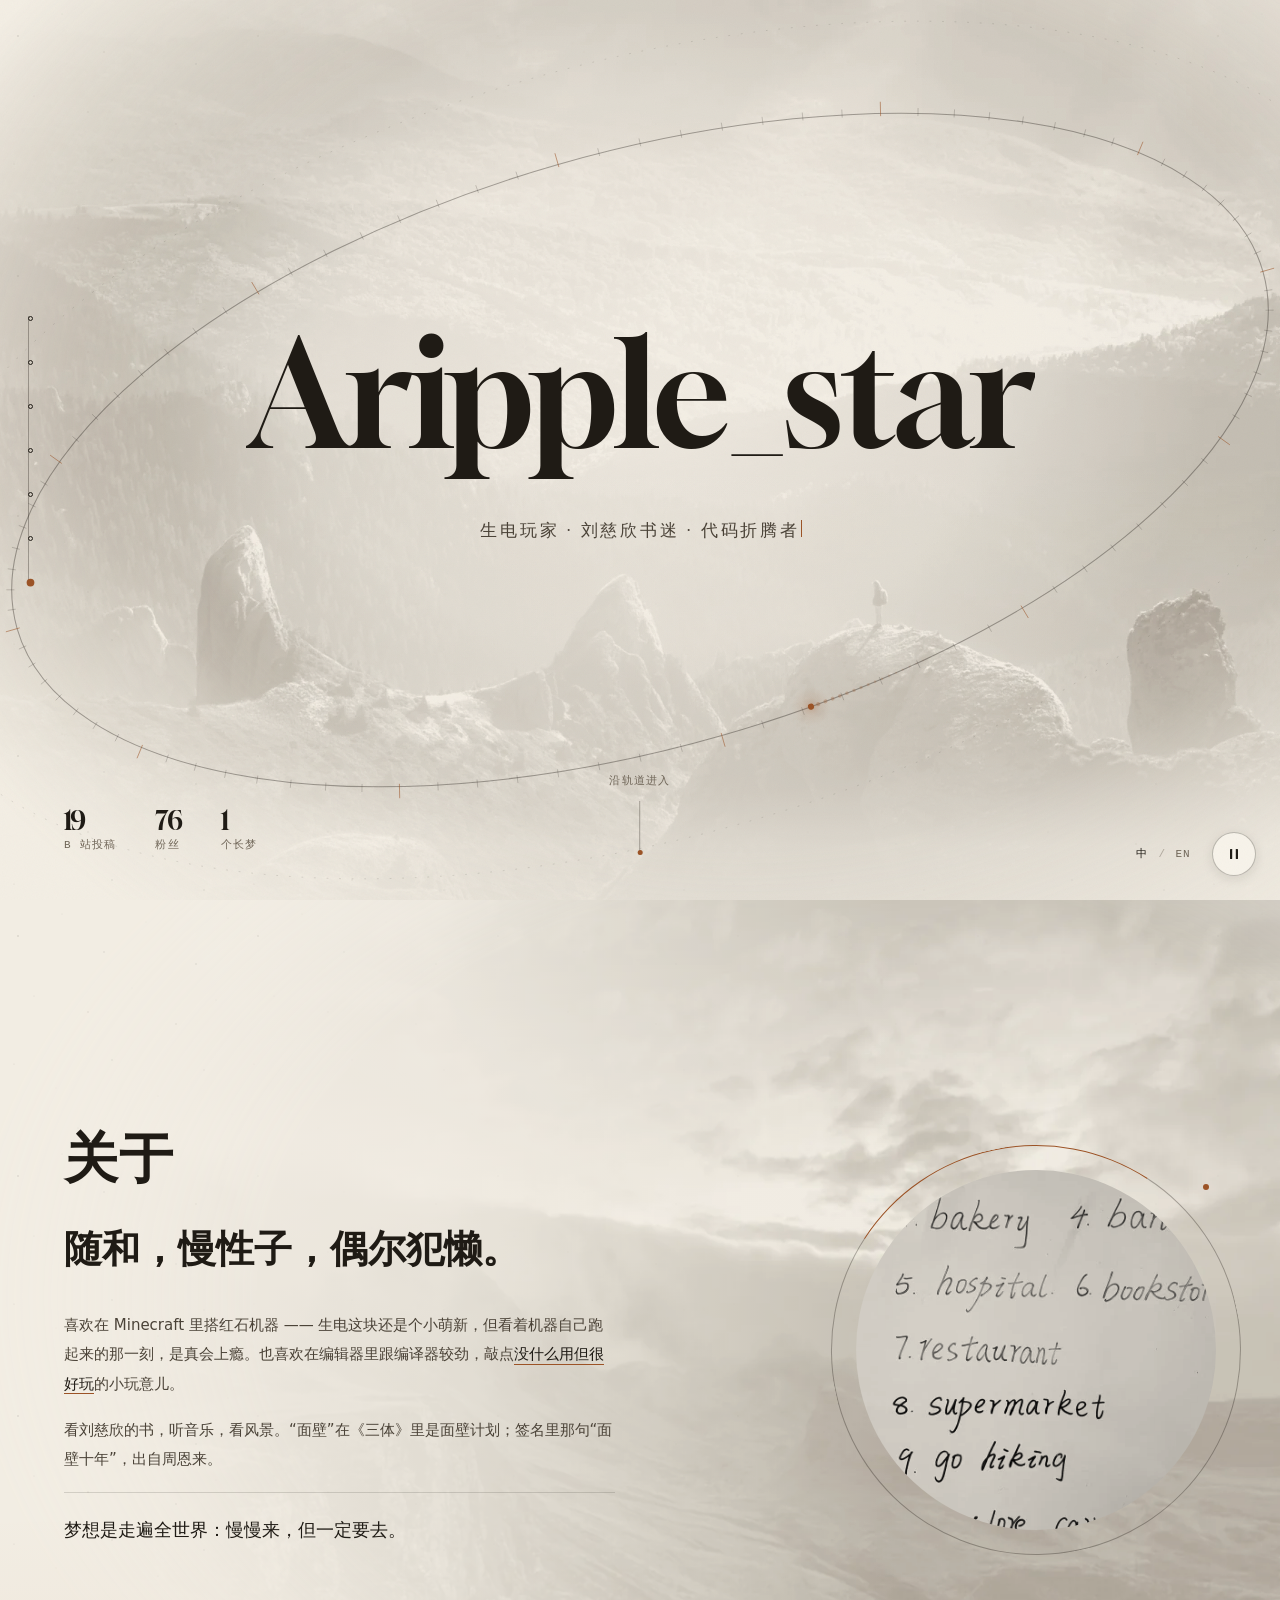
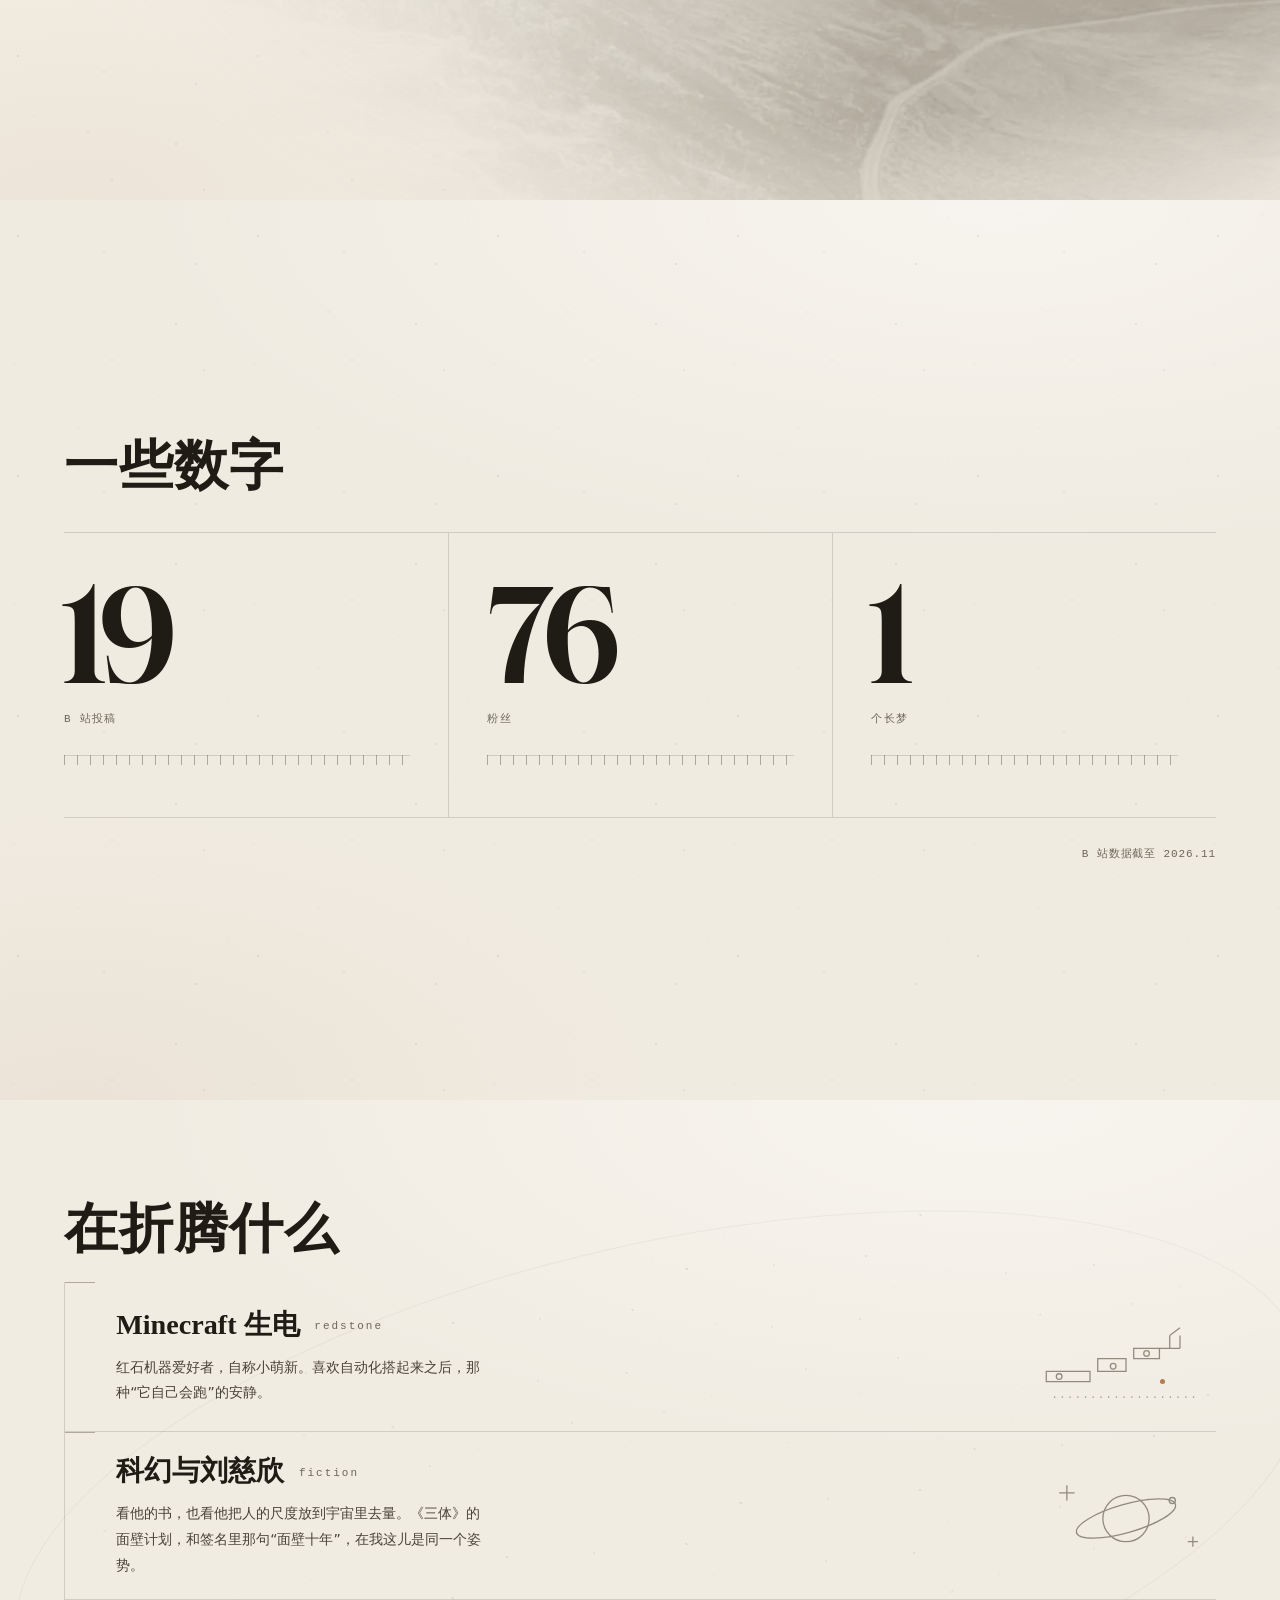
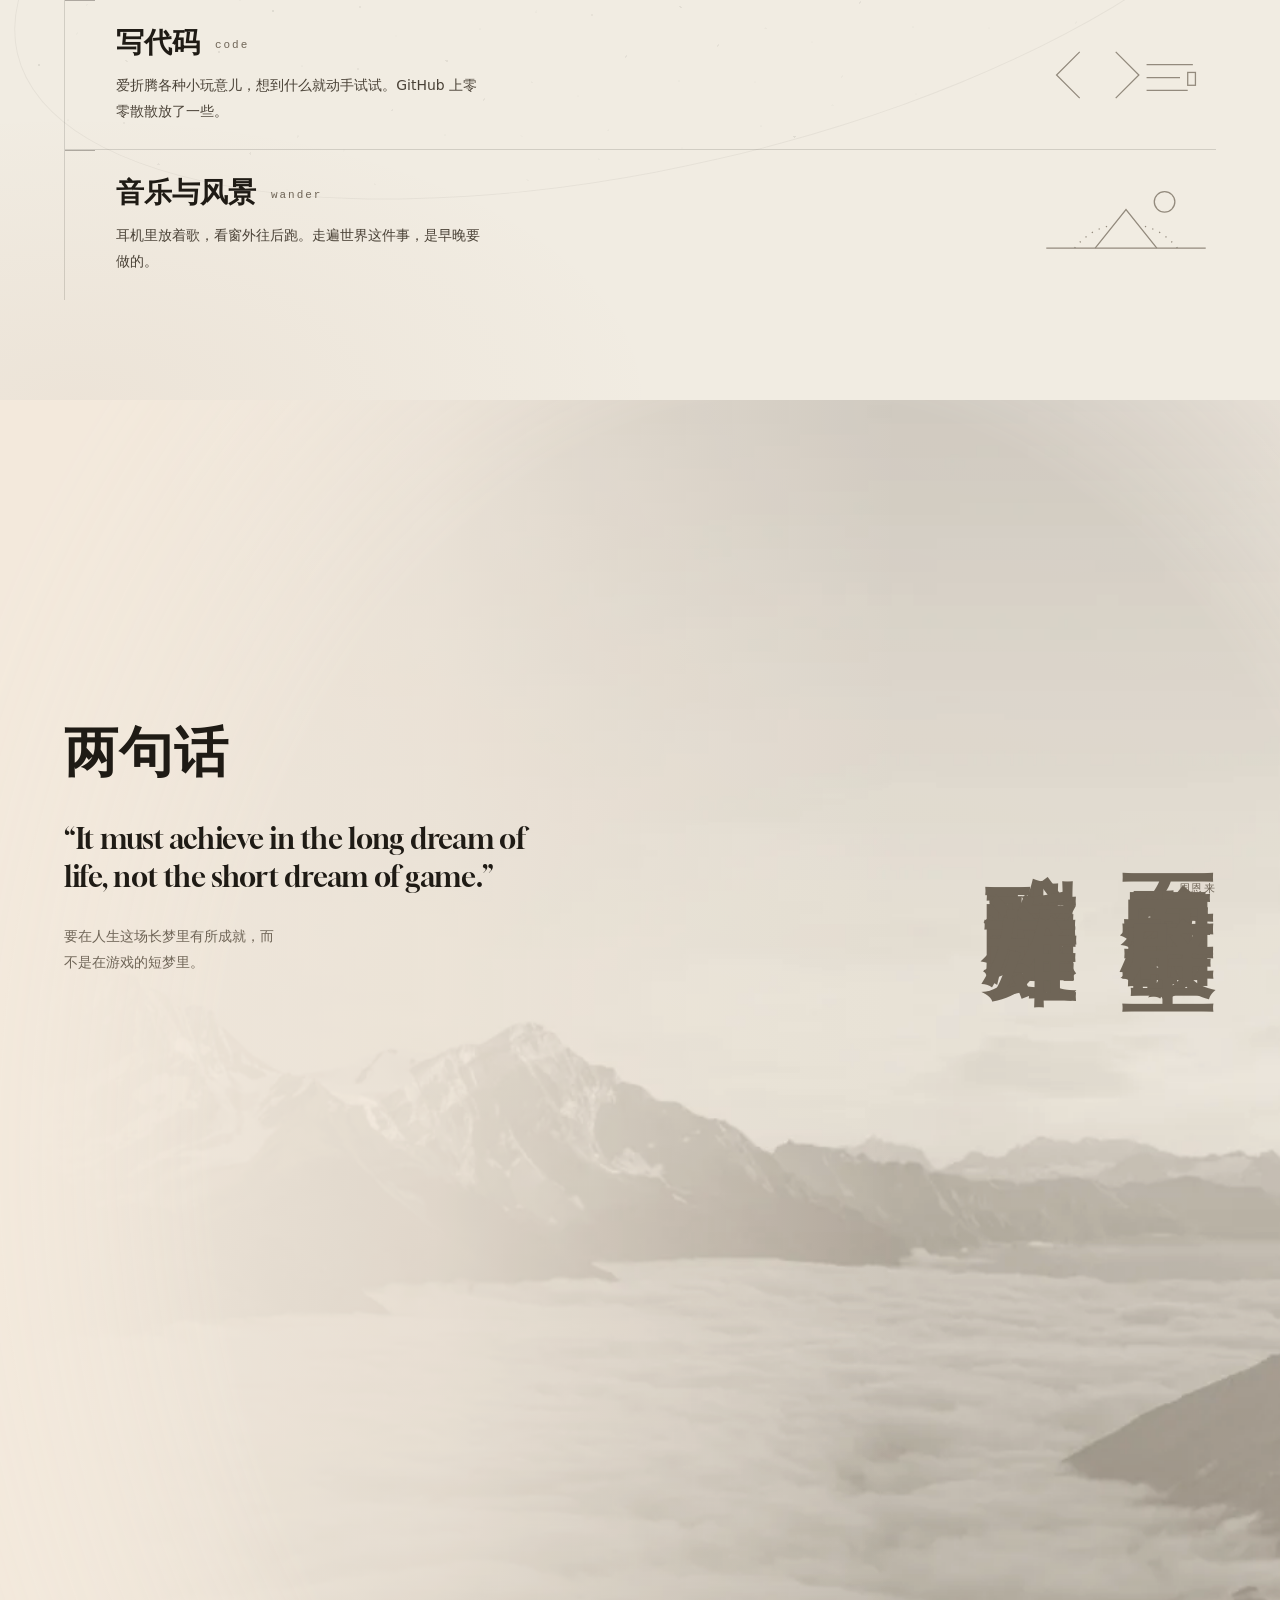
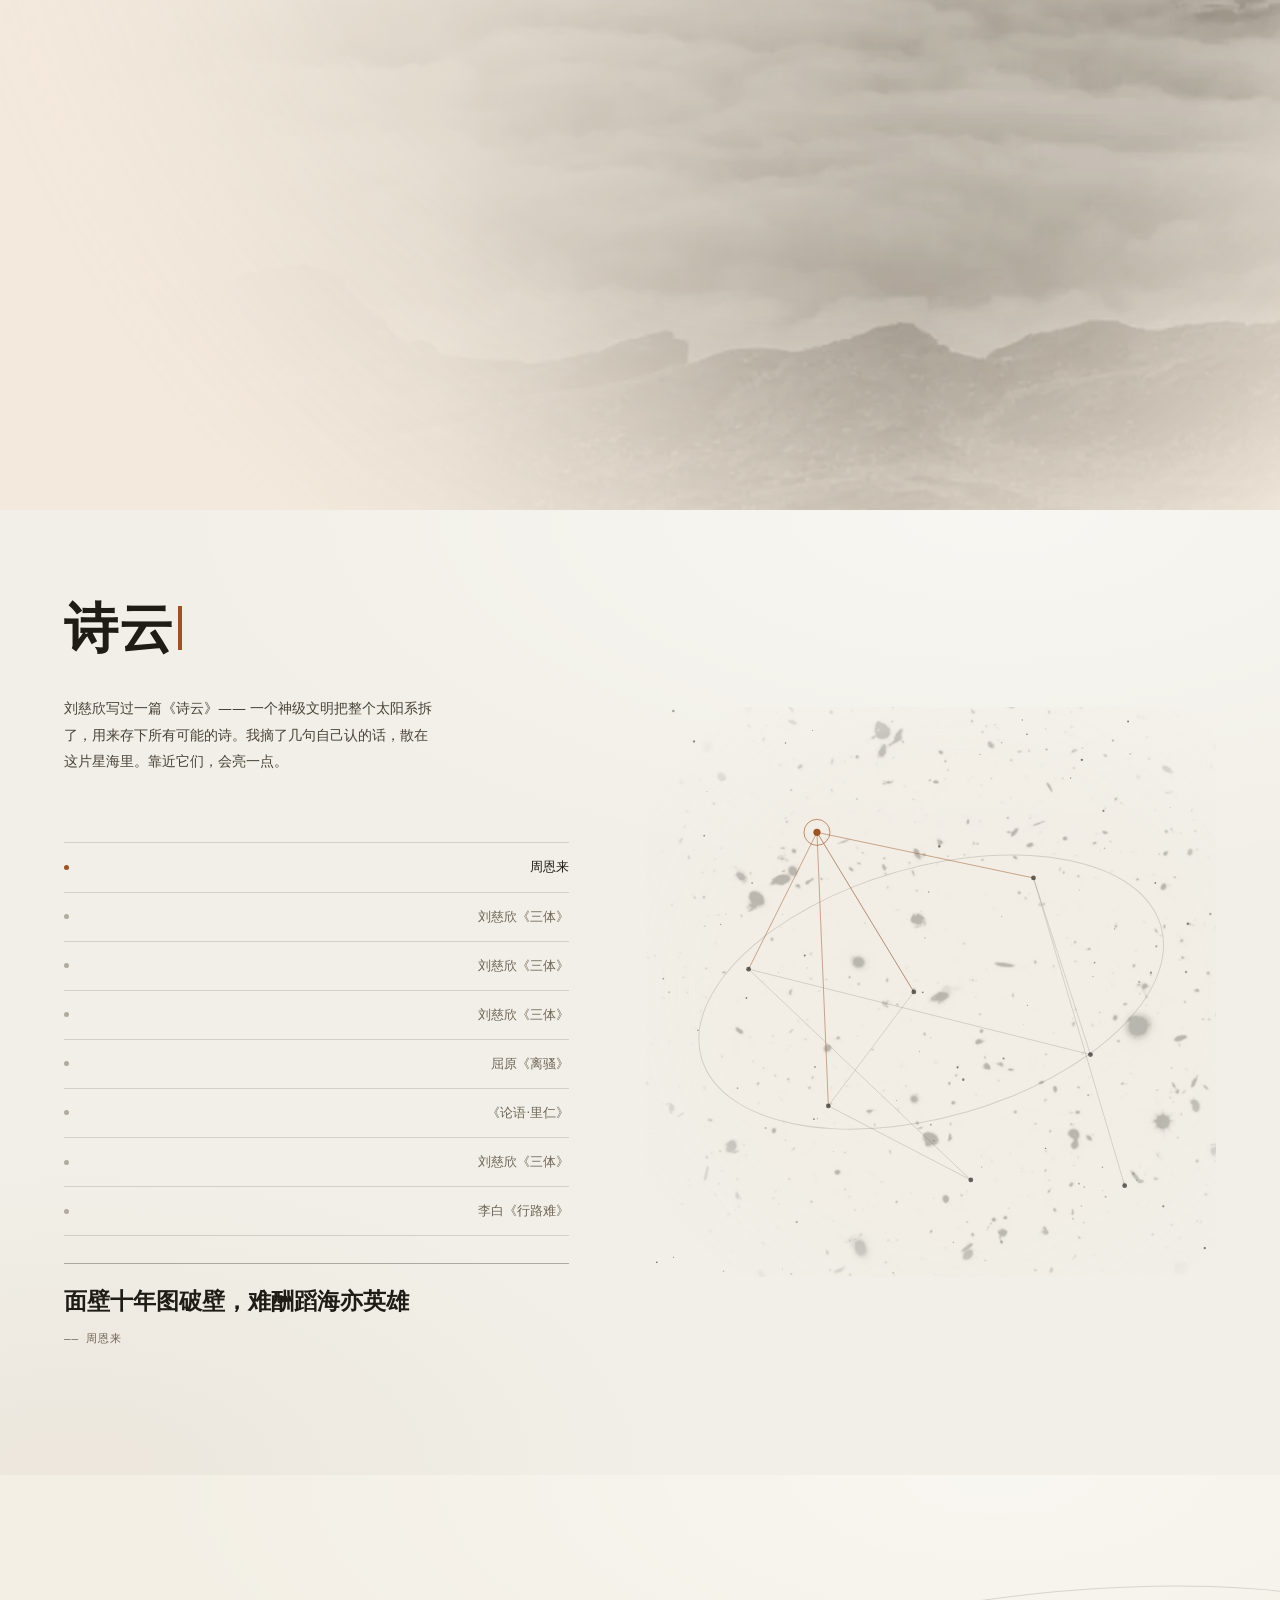
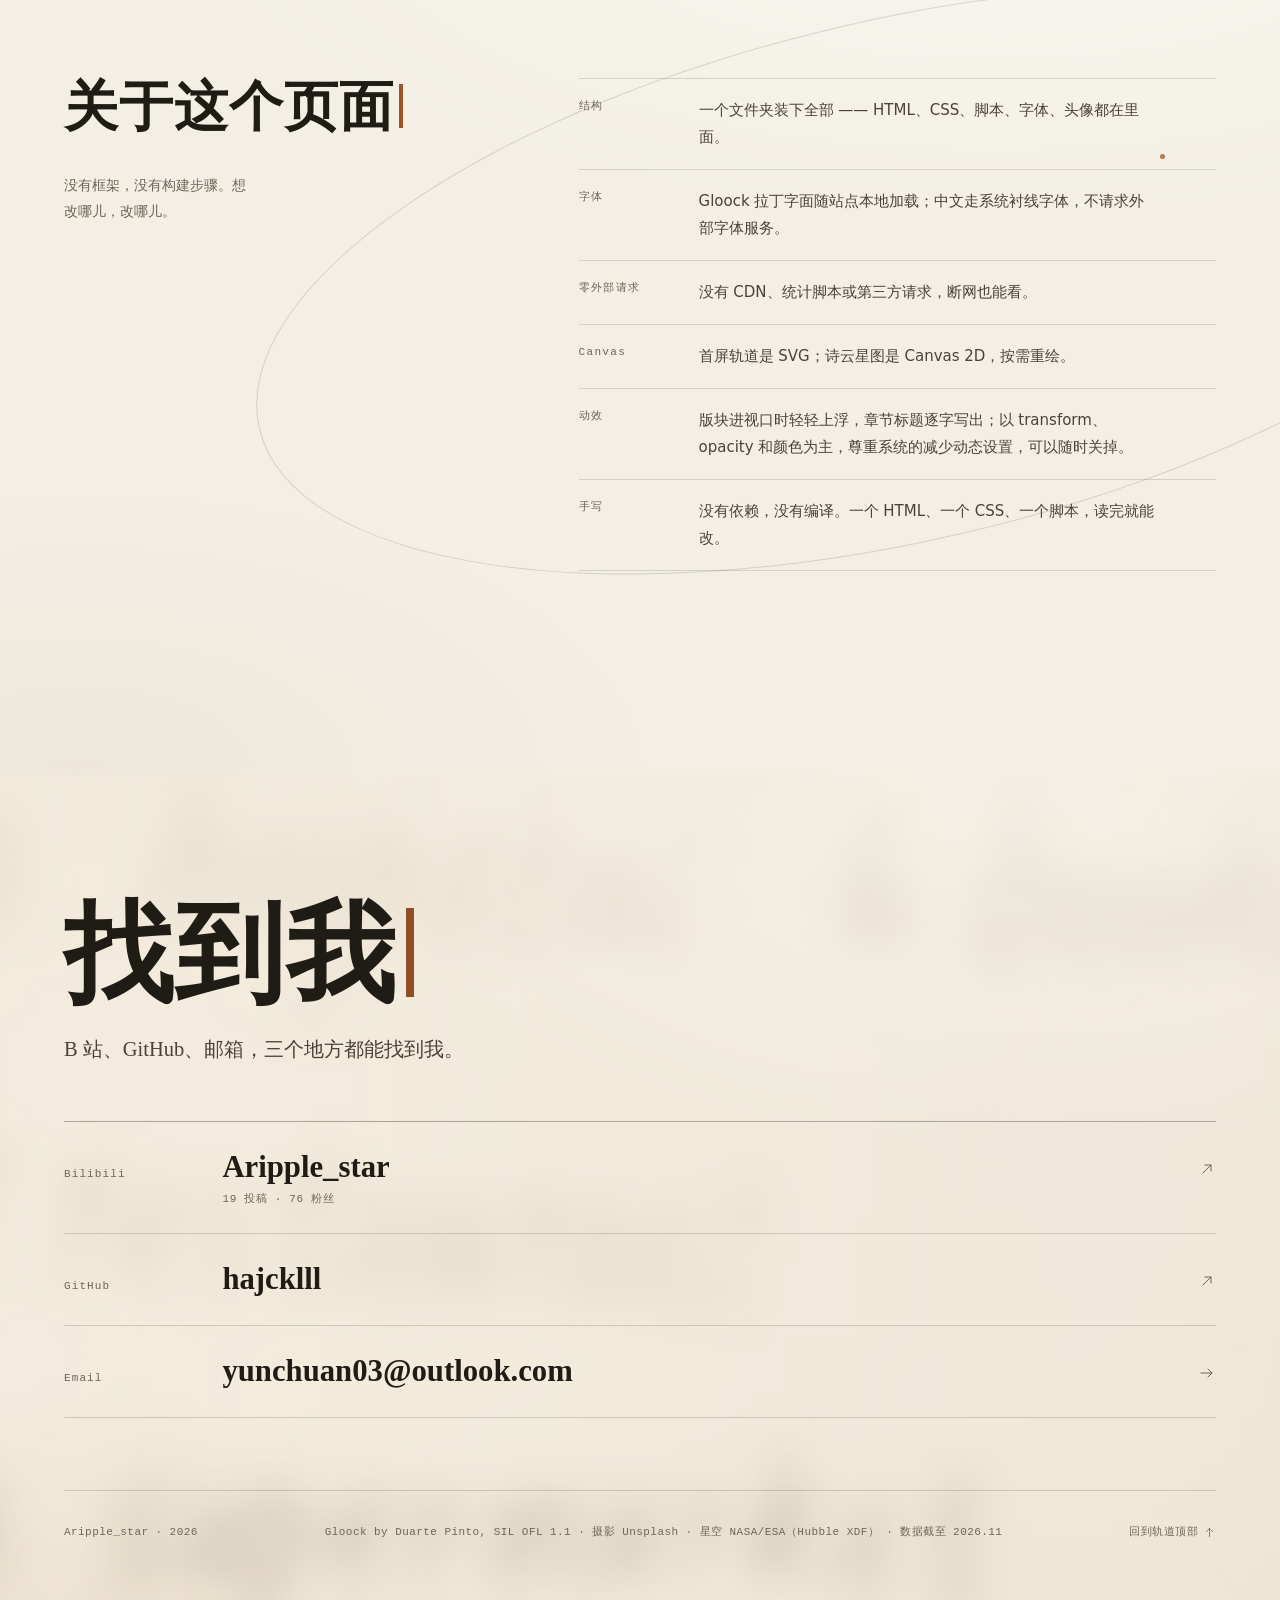
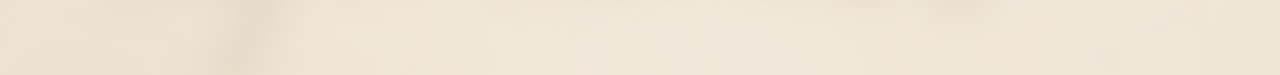
==== commit 4f0cbccb: "加入中英切换，修掉平板宽度下的横向溢出 Co-Authored-By: Claude Code <noreply@anthropic.com>" ====
--- a/index.html
+++ b/index.html
@@ -1,5 +1,5 @@
 <!DOCTYPE html>
-<html lang="zh-CN" data-motion="on">
+<html lang="zh-CN" data-lang="zh" data-motion="on">
 <head>
 <meta charset="UTF-8">
 <meta name="viewport" content="width=device-width, initial-scale=1, viewport-fit=cover">
@@ -18,7 +18,7 @@
 <link rel="icon" href="data:image/svg+xml,%3Csvg xmlns='http://www.w3.org/2000/svg' viewBox='0 0 32 32'%3E%3Crect width='32' height='32' fill='%23f3eee4'/%3E%3Cellipse cx='16' cy='16' rx='11' ry='5' fill='none' stroke='%239c5326' stroke-width='1.2' transform='rotate(-18 16 16)'/%3E%3Ccircle cx='16' cy='16' r='2.2' fill='%231f1b15'/%3E%3C/svg%3E">
 <link rel="preload" href="assets/fonts/gloock-latin.woff2" as="font" type="font/woff2" crossorigin>
 <link rel="preload" href="assets/bg-ridge-light.webp" as="image" type="image/webp">
-<link rel="stylesheet" href="styles.css">
+<link rel="stylesheet" href="styles.css?v=20261114b">
 <script>
   if (location.search.indexOf('static') !== -1) document.documentElement.setAttribute('data-motion', 'off');
   document.documentElement.classList.add('js', 'm-enter');
@@ -26,7 +26,12 @@
 </script>
 </head>
 <body>
-<a class="skip" href="#main">跳到正文</a>
+<a class="skip" href="#main" data-i18n="skip">跳到正文</a>
+<div class="lang" role="group" aria-label="语言 / Language">
+  <button class="lang__btn is-active" type="button" data-set-lang="zh" aria-pressed="true" lang="zh-CN">中</button>
+  <span class="lang__sep" aria-hidden="true">/</span>
+  <button class="lang__btn" type="button" data-set-lang="en" aria-pressed="false" lang="en">EN</button>
+</div>
 <div class="grain" aria-hidden="true"></div>
 
 <button class="motion-toggle" type="button" aria-pressed="false" aria-label="暂停动效">
@@ -36,13 +41,13 @@
 
 <nav class="stations" aria-label="页面站点">
   <ol class="stations__list">
-    <li><a class="stations__item" href="#about" aria-label="关于"><span class="stations__dot"></span><span class="stations__label">关于</span></a></li>
-    <li><a class="stations__item" href="#numbers" aria-label="一些数字"><span class="stations__dot"></span><span class="stations__label">一些数字</span></a></li>
-    <li><a class="stations__item" href="#doing" aria-label="在折腾什么"><span class="stations__dot"></span><span class="stations__label">在折腾什么</span></a></li>
-    <li><a class="stations__item" href="#motto" aria-label="两句话"><span class="stations__dot"></span><span class="stations__label">两句话</span></a></li>
-    <li><a class="stations__item" href="#poem" aria-label="诗云"><span class="stations__dot"></span><span class="stations__label">诗云</span></a></li>
-    <li><a class="stations__item" href="#colophon" aria-label="关于这个页面"><span class="stations__dot"></span><span class="stations__label">关于这个页面</span></a></li>
-    <li><a class="stations__item" href="#contact" aria-label="找到我"><span class="stations__dot"></span><span class="stations__label">找到我</span></a></li>
+    <li><a class="stations__item" href="#about" aria-label="关于"><span class="stations__dot"></span><span class="stations__label" data-i18n="nav.about">关于</span></a></li>
+    <li><a class="stations__item" href="#numbers" aria-label="一些数字"><span class="stations__dot"></span><span class="stations__label" data-i18n="nav.numbers">一些数字</span></a></li>
+    <li><a class="stations__item" href="#doing" aria-label="在折腾什么"><span class="stations__dot"></span><span class="stations__label" data-i18n="nav.doing">在折腾什么</span></a></li>
+    <li><a class="stations__item" href="#motto" aria-label="两句话"><span class="stations__dot"></span><span class="stations__label" data-i18n="nav.motto">两句话</span></a></li>
+    <li><a class="stations__item" href="#poem" aria-label="诗云"><span class="stations__dot"></span><span class="stations__label" data-i18n="nav.poem">诗云</span></a></li>
+    <li><a class="stations__item" href="#colophon" aria-label="关于这个页面"><span class="stations__dot"></span><span class="stations__label" data-i18n="nav.colophon">关于这个页面</span></a></li>
+    <li><a class="stations__item" href="#contact" aria-label="找到我"><span class="stations__dot"></span><span class="stations__label" data-i18n="nav.contact">找到我</span></a></li>
   </ol>
 </nav>
 
@@ -76,19 +81,19 @@
         <span class="hero__name-line" aria-hidden="true"><span class="ch" style="--i:0">A</span><span class="ch" style="--i:1">r</span><span class="ch" style="--i:2">i</span><span class="ch" style="--i:3">p</span><span class="ch" style="--i:4">p</span><span class="ch" style="--i:5">l</span><span class="ch" style="--i:6">e</span><span class="ch" style="--i:7">_</span><span class="ch" style="--i:8">s</span><span class="ch" style="--i:9">t</span><span class="ch" style="--i:10">a</span><span class="ch" style="--i:11">r</span></span>
       </h1>
       <p class="hero__tag">
-        <span class="hero__tag-static">生电玩家 · 刘慈欣书迷 · 代码折腾者</span>
+        <span class="hero__tag-static" data-i18n="hero.tag">生电玩家 · 刘慈欣书迷 · 代码折腾者</span>
         <span class="hero__tag-type" aria-hidden="true"><span class="hero__tag-text"></span><span class="hero__caret"></span></span>
       </p>
     </div>
 
     <div class="hero__foot wrap">
-      <dl class="readout" aria-label="B 站数据，截至 2026 年 11 月">
-        <div class="readout__item"><dt>B 站投稿</dt><dd>19</dd></div>
-        <div class="readout__item"><dt>粉丝</dt><dd>76</dd></div>
-        <div class="readout__item"><dt>个长梦</dt><dd>1</dd></div>
+      <dl class="readout" aria-label="B 站数据，截至 2026 年 11 月" data-i18n-aria="hero.readout.aria">
+        <div class="readout__item"><dt data-i18n="hero.videos">B 站投稿</dt><dd>19</dd></div>
+        <div class="readout__item"><dt data-i18n="hero.fans">粉丝</dt><dd>76</dd></div>
+        <div class="readout__item"><dt data-i18n="hero.dream">个长梦</dt><dd>1</dd></div>
       </dl>
       <a class="cue" href="#about">
-        <span class="cue__text">沿轨道进入</span>
+        <span class="cue__text" data-i18n="hero.cue">沿轨道进入</span>
         <span class="cue__line" aria-hidden="true"><i></i></span>
       </a>
     </div>
@@ -99,17 +104,17 @@
     <div class="about__photo" aria-hidden="true"></div>
     <div class="wrap about__grid">
       <div class="about__copy">
-        <h2 class="section-title" id="about-h">关于</h2>
-        <p class="about__lead" data-reveal style="--i:0">随和，慢性子，偶尔犯懒。</p>
-        <p data-reveal style="--i:1">喜欢在 Minecraft 里搭红石机器 —— 生电这块还是个小萌新，但看着机器自己跑起来的那一刻，是真会上瘾。也喜欢在编辑器里跟编译器较劲，敲点<span class="mark">没什么用但很好玩</span>的小玩意儿。</p>
-        <p data-reveal style="--i:2">看刘慈欣的书，听音乐，看风景。“面壁”在《三体》里是面壁计划；签名里那句“面壁十年”，出自周恩来。</p>
-        <p class="about__dream" data-reveal style="--i:3">梦想是走遍全世界 —— 慢慢来，但一定要去。</p>
+        <h2 class="section-title" id="about-h" data-i18n="about.title">关于</h2>
+        <p class="about__lead" data-reveal style="--i:0" data-i18n="about.lead">随和，慢性子，偶尔犯懒。</p>
+        <p data-reveal style="--i:1" data-i18n-html="about.p1">喜欢在 Minecraft 里搭红石机器 —— 生电这块还是个小萌新，但看着机器自己跑起来的那一刻，是真会上瘾。也喜欢在编辑器里跟编译器较劲，敲点<span class="mark">没什么用但很好玩</span>的小玩意儿。</p>
+        <p data-reveal style="--i:2" data-i18n-html="about.p2">看刘慈欣的书，听音乐，看风景。“面壁”在《三体》里是面壁计划；签名里那句“面壁十年”，出自周恩来。</p>
+        <p class="about__dream" data-reveal style="--i:3" data-i18n="about.dream">梦想是走遍全世界：慢慢来，但一定要去。</p>
       </div>
       <figure class="about__figure" data-reveal style="--i:1">
         <div class="portrait">
           <span class="portrait__ring" aria-hidden="true"></span>
           <span class="portrait__dot" aria-hidden="true"></span>
-          <img src="assets/avatar.webp" alt="Aripple_star 的头像" width="396" height="396" decoding="async">
+          <img src="assets/avatar.webp" alt="Aripple_star 的头像" data-i18n-alt="about.avatarAlt" width="396" height="396" decoding="async">
         </div>
       </figure>
     </div>
@@ -118,38 +123,38 @@
   <!-- ── 一些数字 ───────────────────────────────── -->
   <section class="section numbers phase-predawn has-stars" id="numbers" aria-labelledby="numbers-h">
     <div class="wrap">
-      <h2 class="section-title" id="numbers-h">一些数字</h2>
+      <h2 class="section-title" id="numbers-h" data-i18n="numbers.title">一些数字</h2>
       <div class="readouts">
         <div class="readout-big" data-reveal style="--i:0">
           <span class="readout-big__value">19</span>
-          <span class="readout-big__label">B 站投稿</span>
+          <span class="readout-big__label" data-i18n="numbers.videos">B 站投稿</span>
           <span class="readout-big__rule" aria-hidden="true"></span>
         </div>
         <div class="readout-big" data-reveal style="--i:1">
           <span class="readout-big__value">76</span>
-          <span class="readout-big__label">粉丝</span>
+          <span class="readout-big__label" data-i18n="numbers.fans">粉丝</span>
           <span class="readout-big__rule" aria-hidden="true"></span>
         </div>
         <div class="readout-big" data-reveal style="--i:2">
           <span class="readout-big__value">1</span>
-          <span class="readout-big__label">个长梦</span>
+          <span class="readout-big__label" data-i18n="numbers.dream">个长梦</span>
           <span class="readout-big__rule" aria-hidden="true"></span>
         </div>
       </div>
-      <p class="numbers__note" data-reveal style="--i:3">B 站数据截至 2026.11</p>
+      <p class="numbers__note" data-reveal style="--i:3" data-i18n="numbers.note">B 站数据截至 2026.11</p>
     </div>
   </section>
 
   <!-- ── 在折腾什么 ─────────────────────────────── -->
   <section class="section doing phase-predawn-2 has-stars has-arc" id="doing" aria-labelledby="doing-h">
     <div class="wrap">
-      <h2 class="section-title" id="doing-h">在折腾什么</h2>
+      <h2 class="section-title" id="doing-h" data-i18n="doing.title">在折腾什么</h2>
       <ol class="pursuits">
         <li class="pursuit" data-reveal style="--i:0">
           <span class="pursuit__pulse" aria-hidden="true"></span>
           <div class="pursuit__body">
-            <h3 class="pursuit__title">Minecraft 生电 <span class="pursuit__key">redstone</span></h3>
-            <p class="pursuit__text">红石机器爱好者，自称小萌新。喜欢自动化搭起来之后，那种“它自己会跑”的安静。</p>
+            <h3 class="pursuit__title"><span class="pursuit__name" data-i18n="doing.1.title">Minecraft 生电</span> <span class="pursuit__key">redstone</span></h3>
+            <p class="pursuit__text" data-i18n="doing.1.text">红石机器爱好者，自称小萌新。喜欢自动化搭起来之后，那种“它自己会跑”的安静。</p>
           </div>
           <svg class="pursuit__art" viewBox="0 0 140 84" aria-hidden="true">
             <path d="M8 62h34v-8H8zM48 54h22V44H48zM76 44h20v-8H76z" fill="none"></path>
@@ -161,8 +166,8 @@
         <li class="pursuit" data-reveal style="--i:1">
           <span class="pursuit__pulse" aria-hidden="true"></span>
           <div class="pursuit__body">
-            <h3 class="pursuit__title">科幻与刘慈欣 <span class="pursuit__key">fiction</span></h3>
-            <p class="pursuit__text">看他的书，也看他把人的尺度放到宇宙里去量。《三体》的面壁计划，和签名里那句“面壁十年”，在我这儿是同一个姿势。</p>
+            <h3 class="pursuit__title"><span class="pursuit__name" data-i18n="doing.2.title">科幻与刘慈欣</span> <span class="pursuit__key">fiction</span></h3>
+            <p class="pursuit__text" data-i18n="doing.2.text">看他的书，也看他把人的尺度放到宇宙里去量。《三体》的面壁计划，和签名里那句“面壁十年”，在我这儿是同一个姿势。</p>
           </div>
           <svg class="pursuit__art" viewBox="0 0 140 84" aria-hidden="true">
             <circle cx="70" cy="44" r="18" fill="none"></circle>
@@ -174,8 +179,8 @@
         <li class="pursuit" data-reveal style="--i:2">
           <span class="pursuit__pulse" aria-hidden="true"></span>
           <div class="pursuit__body">
-            <h3 class="pursuit__title">写代码 <span class="pursuit__key">code</span></h3>
-            <p class="pursuit__text">爱折腾各种小玩意儿，想到什么就动手试试。GitHub 上零零散散放了一些。</p>
+            <h3 class="pursuit__title"><span class="pursuit__name" data-i18n="doing.3.title">写代码</span> <span class="pursuit__key">code</span></h3>
+            <p class="pursuit__text" data-i18n="doing.3.text">爱折腾各种小玩意儿，想到什么就动手试试。GitHub 上零零散散放了一些。</p>
           </div>
           <svg class="pursuit__art" viewBox="0 0 140 84" aria-hidden="true">
             <path d="M34 24 16 42l18 18M62 24l18 18-18 18" fill="none"></path>
@@ -186,8 +191,8 @@
         <li class="pursuit" data-reveal style="--i:3">
           <span class="pursuit__pulse" aria-hidden="true"></span>
           <div class="pursuit__body">
-            <h3 class="pursuit__title">音乐与风景 <span class="pursuit__key">wander</span></h3>
-            <p class="pursuit__text">耳机里放着歌，看窗外往后跑。走遍世界这件事，是早晚要做的。</p>
+            <h3 class="pursuit__title"><span class="pursuit__name" data-i18n="doing.4.title">音乐与风景</span> <span class="pursuit__key">wander</span></h3>
+            <p class="pursuit__text" data-i18n="doing.4.text">耳机里放着歌，看窗外往后跑。走遍世界这件事，是早晚要做的。</p>
           </div>
           <svg class="pursuit__art" viewBox="0 0 140 84" aria-hidden="true">
             <path d="M8 60h124" fill="none"></path>
@@ -205,14 +210,15 @@
     <div class="motto__sticky">
       <div class="wrap motto__grid">
         <div class="motto__en">
-          <h2 class="section-title" id="motto-h">两句话</h2>
+          <h2 class="section-title" id="motto-h" data-i18n="motto.title">两句话</h2>
           <p class="motto__quote" data-reveal style="--i:0">“It must achieve in the long dream of life, not the short dream of game.”</p>
-          <p class="motto__trans" data-reveal style="--i:1">要在人生这场长梦里有所成就，而不是在游戏的短梦里。</p>
+          <p class="motto__trans" data-reveal style="--i:1" data-i18n="motto.trans">要在人生这场长梦里有所成就，而不是在游戏的短梦里。</p>
+          <p class="motto__gloss" data-i18n="motto.gloss">On the wall for ten years, to break through; failing to cross the sea, still a hero.</p>
         </div>
         <div class="motto__cn" data-reveal style="--i:2">
-          <p class="motto__line"><span class="motto__dim">面壁十年图破壁</span><span class="motto__lit" aria-hidden="true">面壁十年图破壁</span></p>
-          <p class="motto__line"><span class="motto__dim">难酬蹈海亦英雄</span><span class="motto__lit" aria-hidden="true">难酬蹈海亦英雄</span></p>
-          <p class="motto__from">周恩来</p>
+          <p class="motto__line" lang="zh-CN"><span class="motto__dim">面壁十年图破壁</span><span class="motto__lit" aria-hidden="true">面壁十年图破壁</span></p>
+          <p class="motto__line" lang="zh-CN"><span class="motto__dim">难酬蹈海亦英雄</span><span class="motto__lit" aria-hidden="true">难酬蹈海亦英雄</span></p>
+          <p class="motto__from" data-i18n="motto.source">周恩来</p>
         </div>
       </div>
     </div>
@@ -222,8 +228,8 @@
   <section class="section poem phase-daybreak" id="poem" data-moment aria-labelledby="poem-h">
     <div class="wrap poem__grid">
       <div class="poem__head">
-        <h2 class="section-title" id="poem-h">诗云</h2>
-        <p class="poem__lead" data-reveal style="--i:0">刘慈欣写过一篇《诗云》—— 一个神级文明把整个<span class="nowrap">太阳系</span>拆了，用来存下所有可能的诗。我摘了几句自己认的话，散在这片星海里。靠近它们，会亮一点。</p>
+        <h2 class="section-title" id="poem-h" data-i18n="poem.title">诗云</h2>
+        <p class="poem__lead" data-reveal style="--i:0" data-i18n-html="poem.lead">刘慈欣写过一篇《诗云》—— 一个神级文明把整个<span class="nowrap">太阳系</span>拆了，用来存下所有可能的诗。我摘了几句自己认的话，散在这片星海里。靠近它们，会亮一点。</p>
       </div>
 
       <div class="poem__side" data-reveal style="--i:1">
@@ -288,16 +294,16 @@
   <section class="section colophon phase-morning has-arc" id="colophon" aria-labelledby="colophon-h">
     <div class="wrap colophon__grid">
       <div>
-        <h2 class="section-title" id="colophon-h">关于这个页面</h2>
-        <p class="colophon__note" data-reveal style="--i:0">没有框架，没有构建步骤。想改哪儿，改哪儿。</p>
+        <h2 class="section-title" id="colophon-h" data-i18n="colophon.title">关于这个页面</h2>
+        <p class="colophon__note" data-reveal style="--i:0" data-i18n="colophon.note">没有框架，没有构建步骤。想改哪儿，改哪儿。</p>
       </div>
       <dl class="specs">
-        <div class="spec" data-reveal style="--i:0"><dt>结构</dt><dd>一个文件夹装下全部 —— HTML、CSS、脚本、字体、头像都在里面。</dd></div>
-        <div class="spec" data-reveal style="--i:1"><dt>字体</dt><dd>Gloock 拉丁字面随站点本地加载；中文走系统衬线字体，不请求外部字体服务。</dd></div>
-        <div class="spec" data-reveal style="--i:2"><dt>零外部请求</dt><dd>没有 CDN、统计脚本或第三方请求，断网也能看。</dd></div>
-        <div class="spec" data-reveal style="--i:3"><dt>Canvas</dt><dd>首屏轨道是 SVG；诗云星图是 Canvas 2D，按需重绘。</dd></div>
-        <div class="spec" data-reveal style="--i:4"><dt>动效</dt><dd>版块进视口时轻轻上浮，章节标题逐字写出；以 transform、opacity 和颜色为主，尊重系统的减少动态设置，可以随时关掉。</dd></div>
-        <div class="spec" data-reveal style="--i:5"><dt>手写</dt><dd>没有依赖，没有编译。一个 HTML、一个 CSS、一个脚本，读完就能改。</dd></div>
+        <div class="spec" data-reveal style="--i:0"><dt data-i18n="colophon.structure">结构</dt><dd data-i18n="colophon.structure.text">一个文件夹装下全部 —— HTML、CSS、脚本、字体、头像都在里面。</dd></div>
+        <div class="spec" data-reveal style="--i:1"><dt data-i18n="colophon.type">字体</dt><dd data-i18n="colophon.type.text">Gloock 拉丁字面随站点本地加载；中文走系统衬线字体，不请求外部字体服务。</dd></div>
+        <div class="spec" data-reveal style="--i:2"><dt data-i18n="colophon.zero">零外部请求</dt><dd data-i18n="colophon.zero.text">没有 CDN、统计脚本或第三方请求，断网也能看。</dd></div>
+        <div class="spec" data-reveal style="--i:3"><dt data-i18n="colophon.canvas">Canvas</dt><dd data-i18n="colophon.canvas.text">首屏轨道是 SVG；诗云星图是 Canvas 2D，按需重绘。</dd></div>
+        <div class="spec" data-reveal style="--i:4"><dt data-i18n="colophon.motion">动效</dt><dd data-i18n="colophon.motion.text">版块进视口时轻轻上浮，章节标题逐字写出；以 transform、opacity 和颜色为主，尊重系统的减少动态设置，可以随时关掉。</dd></div>
+        <div class="spec" data-reveal style="--i:5"><dt data-i18n="colophon.hand">手写</dt><dd data-i18n="colophon.hand.text">没有依赖，没有编译。一个 HTML、一个 CSS、一个脚本，读完就能改。</dd></div>
       </dl>
     </div>
   </section>
@@ -305,13 +311,13 @@
   <!-- ── 找到我 ─────────────────────────────────── -->
   <section class="section contact phase-day" id="contact" aria-labelledby="contact-h">
     <div class="wrap contact__inner">
-      <h2 class="section-title contact__title" id="contact-h">找到我</h2>
-      <p class="contact__lead" data-reveal style="--i:0">B 站、GitHub、邮箱，三个地方都能找到我。</p>
+      <h2 class="section-title contact__title" id="contact-h" data-i18n="contact.title">找到我</h2>
+      <p class="contact__lead" data-reveal style="--i:0" data-i18n="contact.lead">B 站、GitHub、邮箱，三个地方都能找到我。</p>
 
       <div class="contact__links">
         <a class="contact__link" data-reveal style="--i:0" href="https://space.bilibili.com/3546669826181699" target="_blank" rel="noopener noreferrer">
           <span class="contact__key">Bilibili</span>
-          <span class="contact__value">Aripple_star<small>19 投稿 · 76 粉丝</small></span>
+          <span class="contact__value">Aripple_star<small data-i18n="contact.stats">19 投稿 · 76 粉丝</small></span>
           <span class="contact__arrow" aria-hidden="true"><svg viewBox="0 0 16 16"><path d="M4 12 12 4M6 4h6v6"></path></svg></span>
         </a>
         <a class="contact__link" data-reveal style="--i:1" href="https://github.com/hajcklll" target="_blank" rel="noopener noreferrer">
@@ -328,8 +334,8 @@
 
       <footer class="footer" data-reveal style="--i:3">
         <p>Aripple_star · 2026</p>
-        <p>Gloock by Duarte Pinto, SIL OFL 1.1 · 摄影 Unsplash · 星空 NASA/ESA（Hubble XDF） · 数据截至 2026.11</p>
-        <a class="footer__top" href="#hero">回到轨道顶部 <svg class="footer__arrow" viewBox="0 0 16 16" aria-hidden="true"><path d="M8 13V3M4 7l4-4 4 4"></path></svg></a>
+        <p data-i18n="footer.credit">Gloock by Duarte Pinto, SIL OFL 1.1 · 摄影 Unsplash · 星空 NASA/ESA（Hubble XDF） · 数据截至 2026.11</p>
+        <a class="footer__top" href="#hero"><span data-i18n="footer.top">回到轨道顶部</span> <svg class="footer__arrow" viewBox="0 0 16 16" aria-hidden="true"><path d="M8 13V3M4 7l4-4 4 4"></path></svg></a>
       </footer>
     </div>
   </section>
@@ -348,6 +354,6 @@
   ]
 }
 </script>
-<script src="script.js"></script>
+<script src="script.js?v=20261114b"></script>
 </body>
 </html>
--- a/styles.css
+++ b/styles.css
@@ -18,6 +18,9 @@
 
   --paper: #f3eee4;
   --ink: #1f1b15;
+  --ink-2: #4a4237;
+  --muted: #6f6557;
+  --accent: #9c5326;
   --ease: cubic-bezier(.2, .8, .2, 1);
   --ease-enter: cubic-bezier(.22, 1, .36, 1);
 }
@@ -28,9 +31,13 @@
 
 html {
   -webkit-text-size-adjust: 100%;
+  overflow-x: hidden;
   scroll-behavior: smooth;
   scrollbar-color: rgba(156, 83, 38, .55) transparent;
   scrollbar-width: thin;
+}
+@supports (overflow: clip) {
+  html { overflow-x: clip; }
 }
 
 body {
@@ -197,7 +204,9 @@
 }
 .section > .wrap { position: relative; z-index: 2; }
 
-/* 无照片的章节：一道裁出画面的轨道弧，让纸面有远山一样的层次 */
+/* 无照片的章节：一道裁出画面的轨道弧，让纸面有远山一样的层次
+   overflow 收在本节里，弧线不撑出横向滚动条 */
+.has-arc { overflow: hidden; }
 .has-arc::before {
   content: "";
   position: absolute;
@@ -346,6 +355,88 @@
 html[data-motion="off"] .motion-toggle__play { display: block; }
 html:not(.js) .motion-toggle { display: none; }
 
+/* ── 语言开关 ─────────────────────────────────── */
+.lang {
+  position: fixed;
+  right: calc(max(clamp(14px, 2vw, 24px), calc(env(safe-area-inset-right, 0px) + 10px)) + 52px);
+  bottom: max(clamp(14px, 2vw, 24px), calc(env(safe-area-inset-bottom, 0px) + 10px));
+  z-index: 80;
+  display: flex;
+  align-items: center;
+  gap: 2px;
+  height: 44px;
+  padding-inline: 6px;
+  font-family: var(--mono);
+  font-size: 11px;
+  letter-spacing: .08em;
+  color: var(--muted);
+}
+.lang__btn {
+  min-width: 30px;
+  height: 44px;
+  padding: 0 4px;
+  border: 0;
+  background: none;
+  color: inherit;
+  font: inherit;
+  letter-spacing: inherit;
+  cursor: pointer;
+  transition: color .15s var(--ease);
+}
+.lang__btn:hover,
+.lang__btn:focus-visible { color: var(--accent); }
+.lang__btn.is-active { color: var(--ink); }
+.lang__sep { opacity: .45; }
+html:not(.js) .lang { display: none; }
+
+/* 英文排版：标题和引文回到 Gloock，首屏标签允许换行 */
+html[data-lang="en"] .section-title {
+  font-family: var(--display);
+  font-weight: 400;
+  letter-spacing: -.01em;
+}
+html[data-lang="en"] .about__lead,
+html[data-lang="en"] .about__dream,
+html[data-lang="en"] .pursuit__title,
+html[data-lang="en"] .poem__panel-text,
+html[data-lang="en"] .contact__value {
+  font-family: var(--display);
+  font-weight: 400;
+}
+html[data-lang="en"] .hero__tag {
+  white-space: normal;
+  max-width: min(92vw, 42em);
+}
+html[data-lang="en"] .hero__tag-type {
+  white-space: normal;
+  width: 100%;
+  text-align: center;
+}
+html[data-lang="en"] .motto__trans { display: none; }
+html[data-lang="en"] .motto__gloss { display: block; }
+html[data-lang="en"] .pursuit__text { max-width: 60ch; }
+html[data-lang="en"] .poem__lead { max-width: 54ch; }
+html[data-lang="en"] .poem__item { padding: 9px 0; }
+html[data-lang="en"] .poem__list { margin-top: 18px; }
+html[data-lang="en"] .poem__panel {
+  margin-top: 14px;
+  padding-top: 12px;
+  min-height: 5.4em;
+}
+html[data-lang="en"] .poem__panel-text {
+  font-size: clamp(1.05rem, 1.5vw, 1.4rem);
+  line-height: 1.5;
+}
+.motto__gloss {
+  display: none;
+  max-width: 36ch;
+  margin: 0;
+  font-family: var(--display);
+  font-size: clamp(.9rem, 1vw, 1rem);
+  line-height: 1.75;
+  color: var(--muted);
+}
+
 /* ── 首屏 ─────────────────────────────────────── */
 .hero {
   position: relative;
@@ -502,7 +593,7 @@
   gap: clamp(18px, 3vw, 44px);
   margin: 0;
 }
-.readout__item { display: flex; flex-direction: column-reverse; gap: 3px; }
+.readout__item { display: flex; flex: 0 0 auto; flex-direction: column-reverse; gap: 3px; }
 .readout dd {
   min-width: 1.6ch;
   margin: 0;
@@ -512,6 +603,7 @@
   letter-spacing: -.02em;
 }
 .readout dt {
+  white-space: nowrap;
   font-family: var(--mono);
   font-size: 11px;
   letter-spacing: .12em;
@@ -555,6 +647,7 @@
 .cue:hover .cue__line i, .cue:focus-visible .cue__line i { transform: translate(-50%, 4px); }
 
 /* ── 关于 ─────────────────────────────────────── */
+.about { overflow: hidden; }
 .about__photo {
   position: absolute;
   inset: 0;
@@ -910,6 +1003,7 @@
 .poem__side { grid-area: side; }
 .poem__stage {
   position: relative;
+  overflow: hidden;
   grid-area: stage;
   align-self: center;
   width: 100%;
@@ -1221,6 +1315,11 @@
 /* ── 响应式 ───────────────────────────────────── */
 @media (max-width: 1100px) {
   .stations { display: none; }
+}
+
+/* 平板宽度：把头像让进来一点，旋转的环就不会被裁到 */
+@media (min-width: 901px) and (max-width: 1100px) {
+  .about__figure { padding-right: 16px; }
 }
 
 @media (max-width: 900px) {
@@ -1242,6 +1341,12 @@
     top: max(14px, calc(env(safe-area-inset-top, 0px) + 10px));
     right: max(14px, calc(env(safe-area-inset-right, 0px) + 10px));
     bottom: auto;
+  }
+  .lang {
+    top: max(14px, calc(env(safe-area-inset-top, 0px) + 10px));
+    right: calc(max(14px, calc(env(safe-area-inset-right, 0px) + 10px)) + 52px);
+    bottom: auto;
+    left: auto;
   }
 }
 
@@ -1409,7 +1514,7 @@
 html[data-motion="off"] .motto__dim { color: var(--ink); }
 
 @media print {
-  .stations, .motion-toggle, .grain, .hero__field, .poem__stage { display: none !important; }
+  .stations, .motion-toggle, .lang, .grain, .hero__field, .poem__stage { display: none !important; }
   .section, .hero { min-height: 0; padding: 24px 0; break-inside: avoid; }
   body { background: #fff; color: #111; }
 }
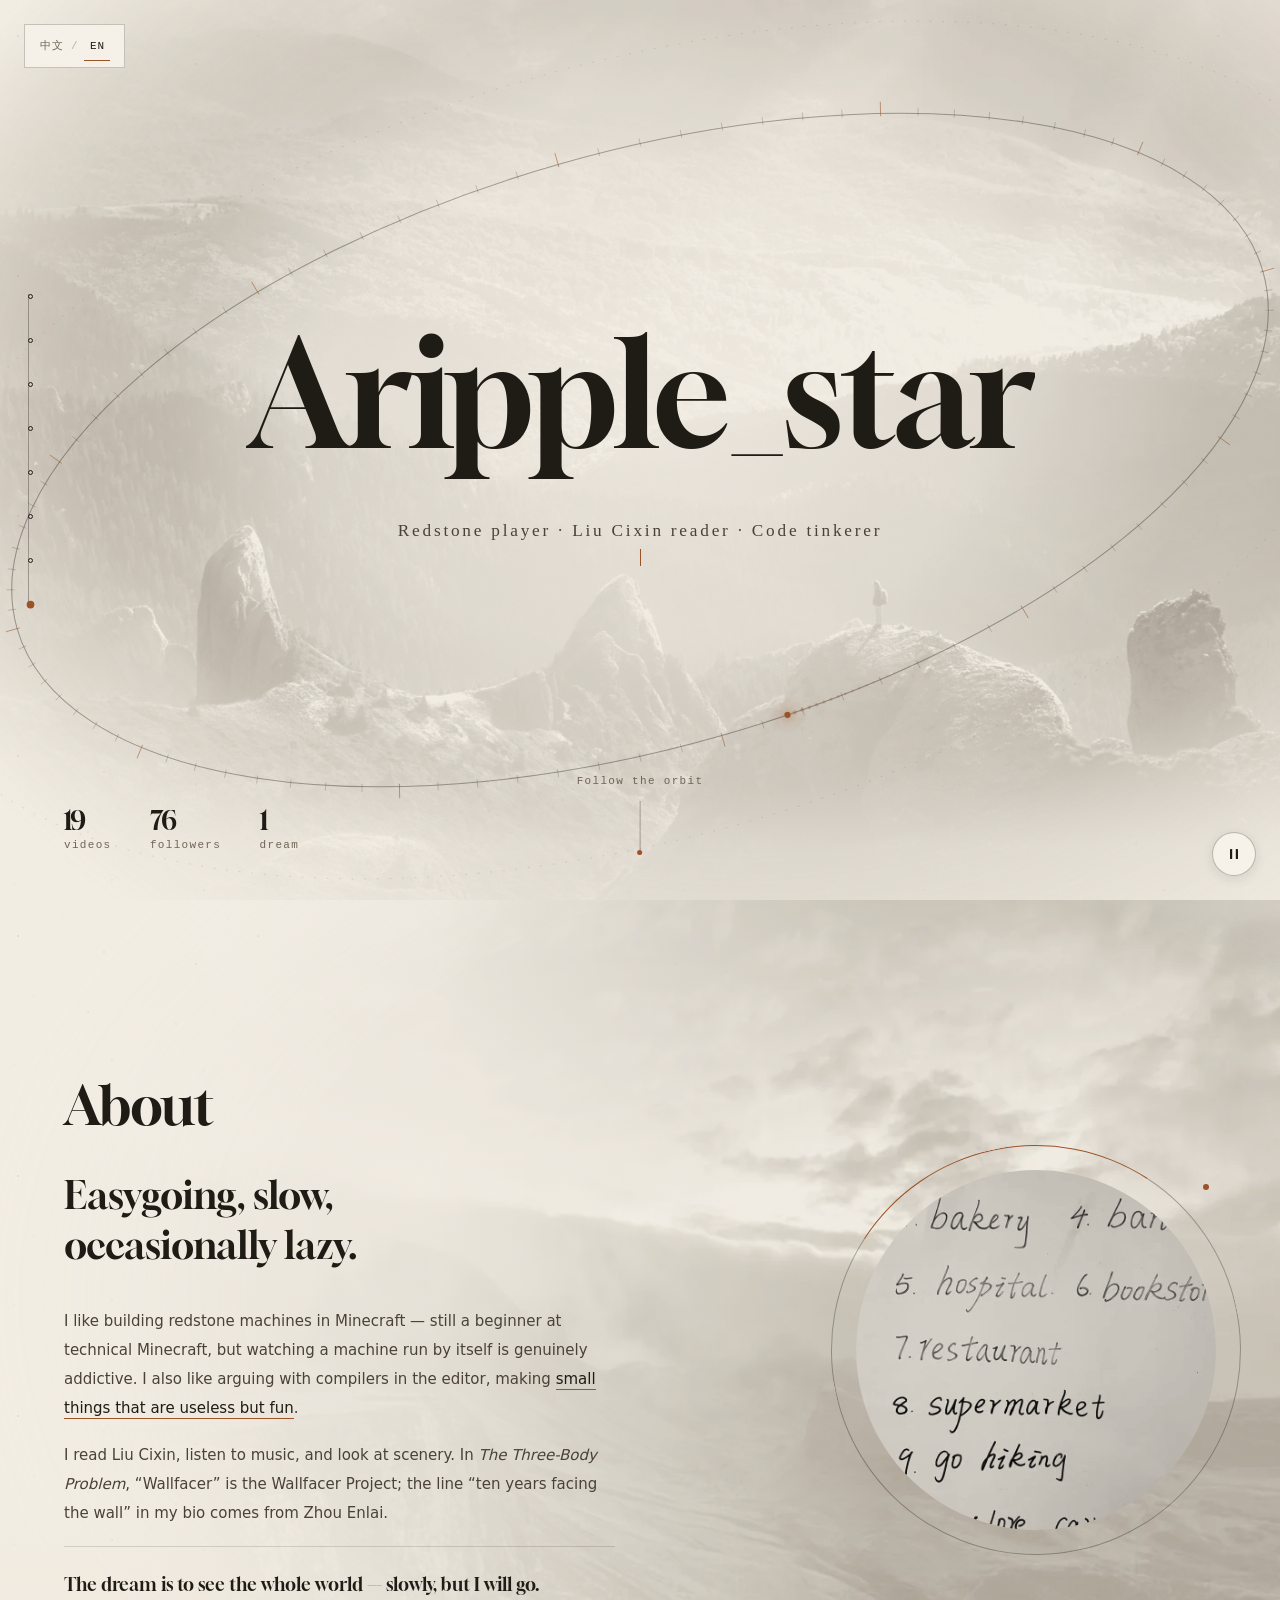
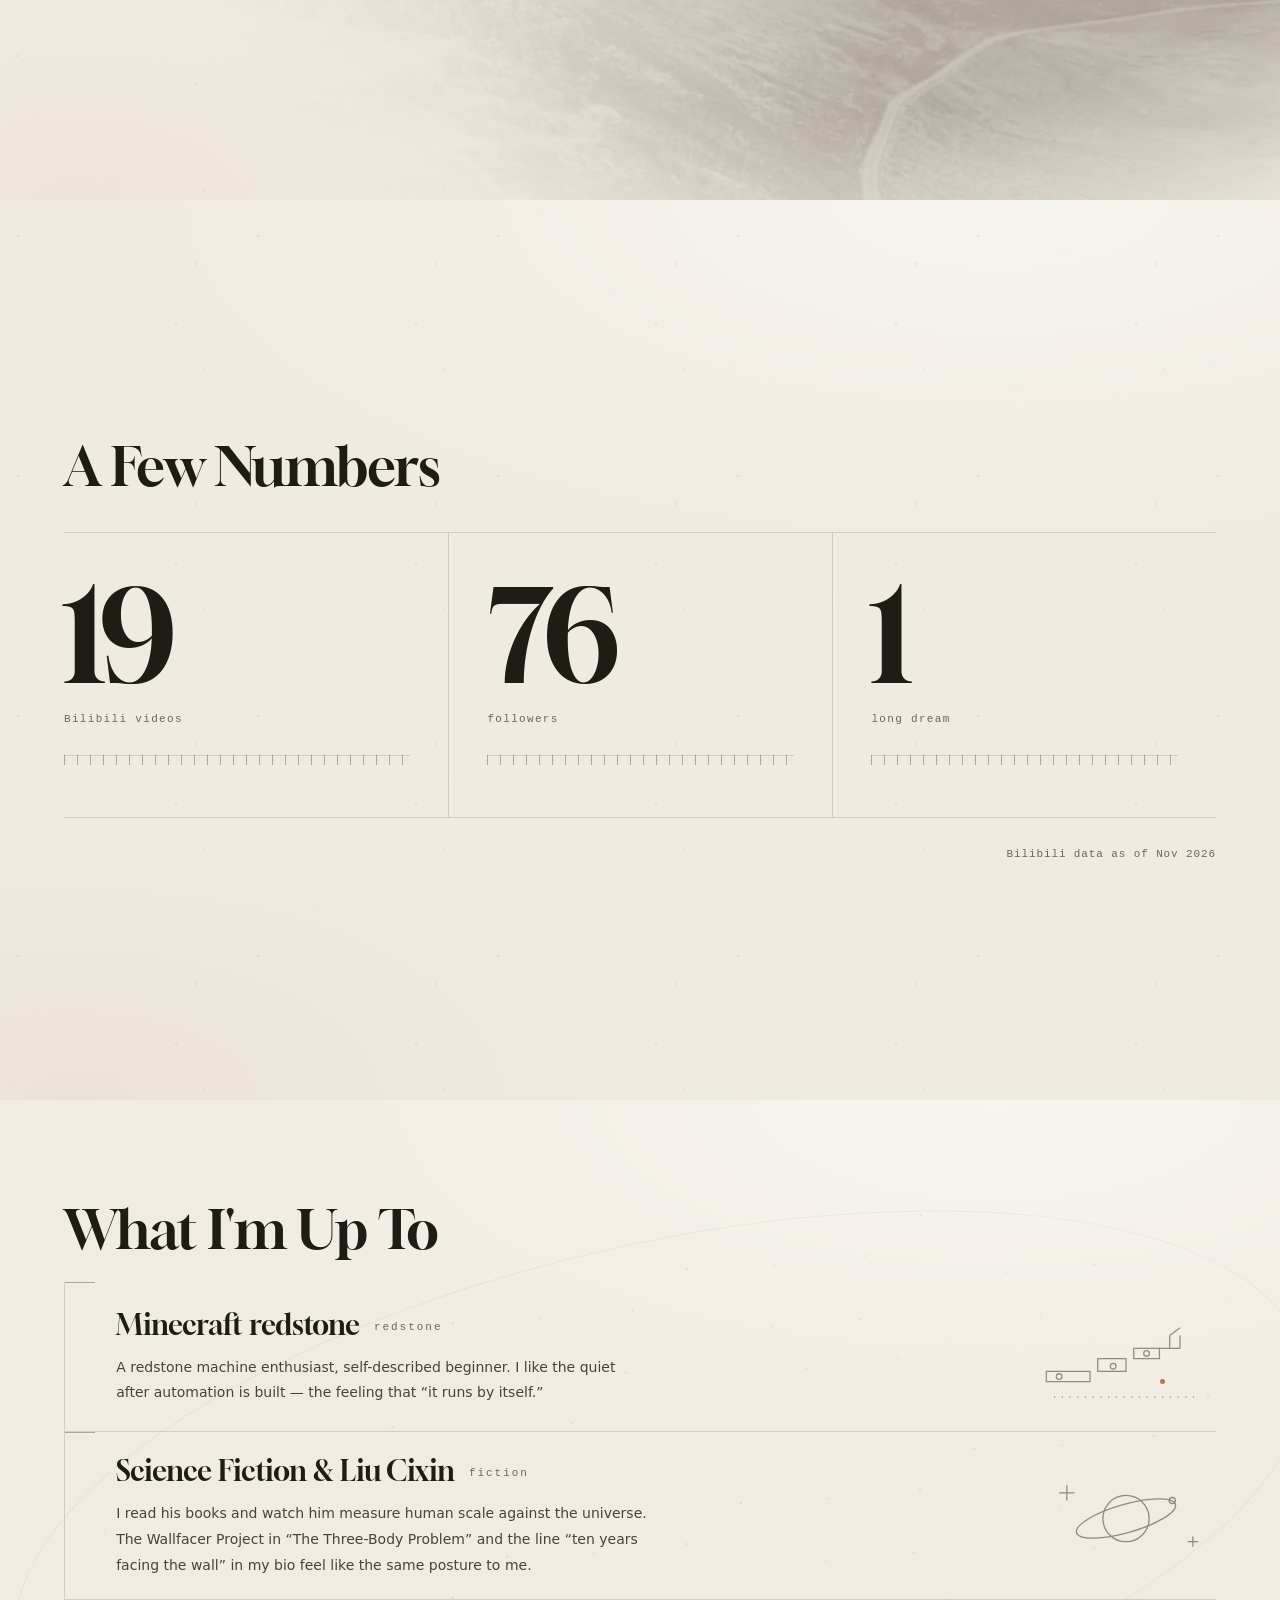
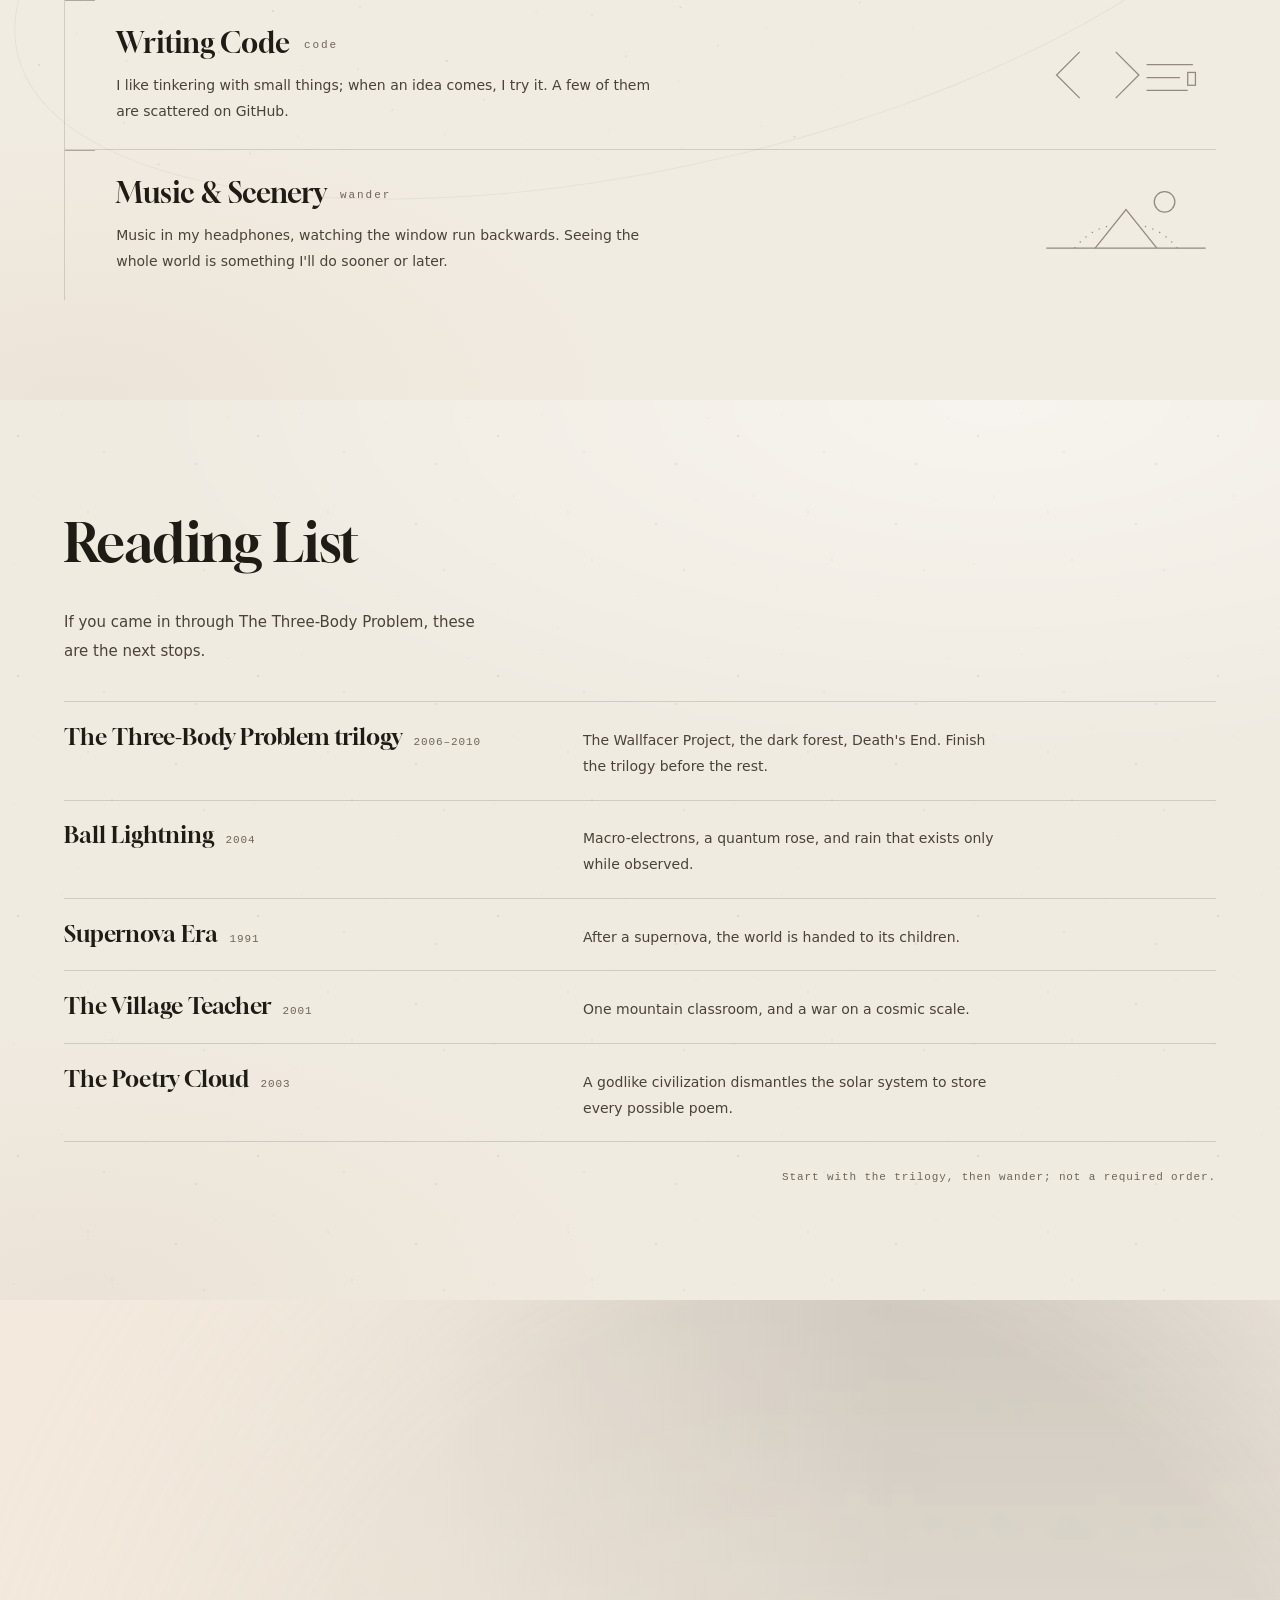
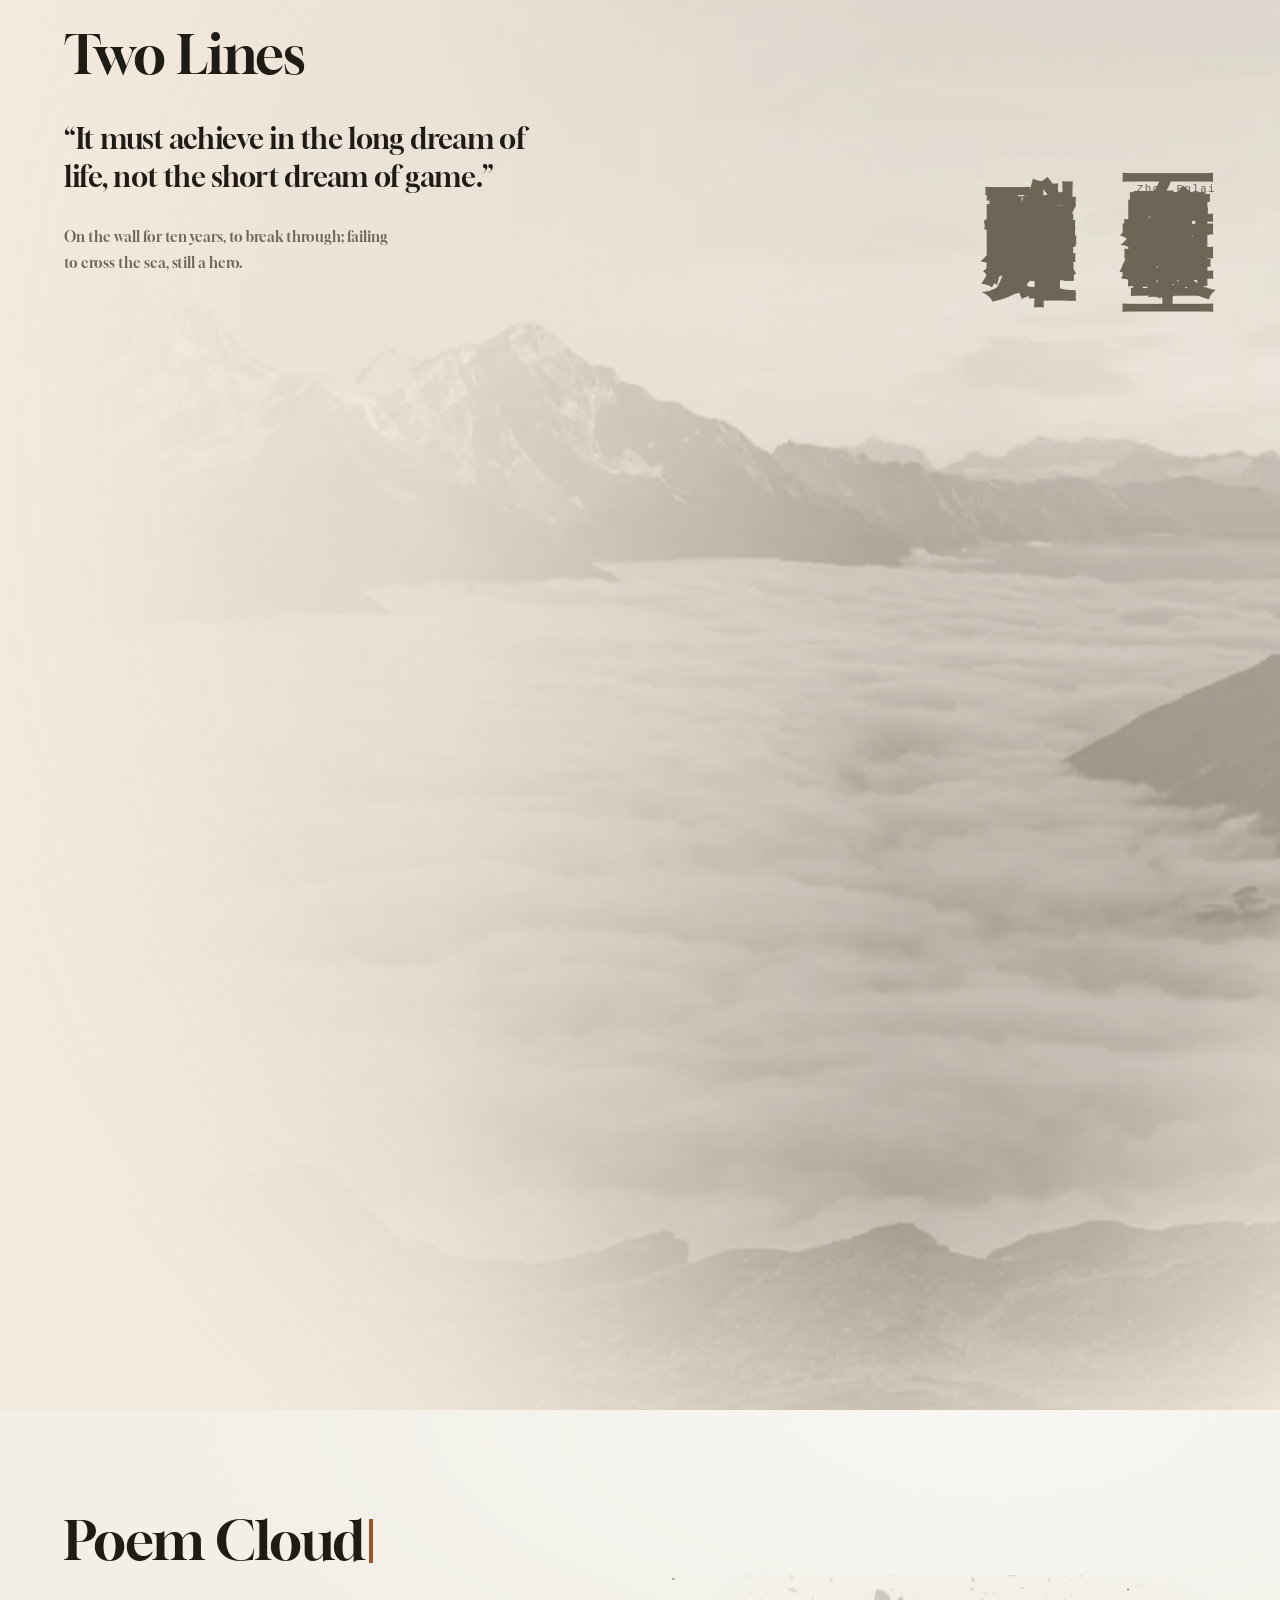
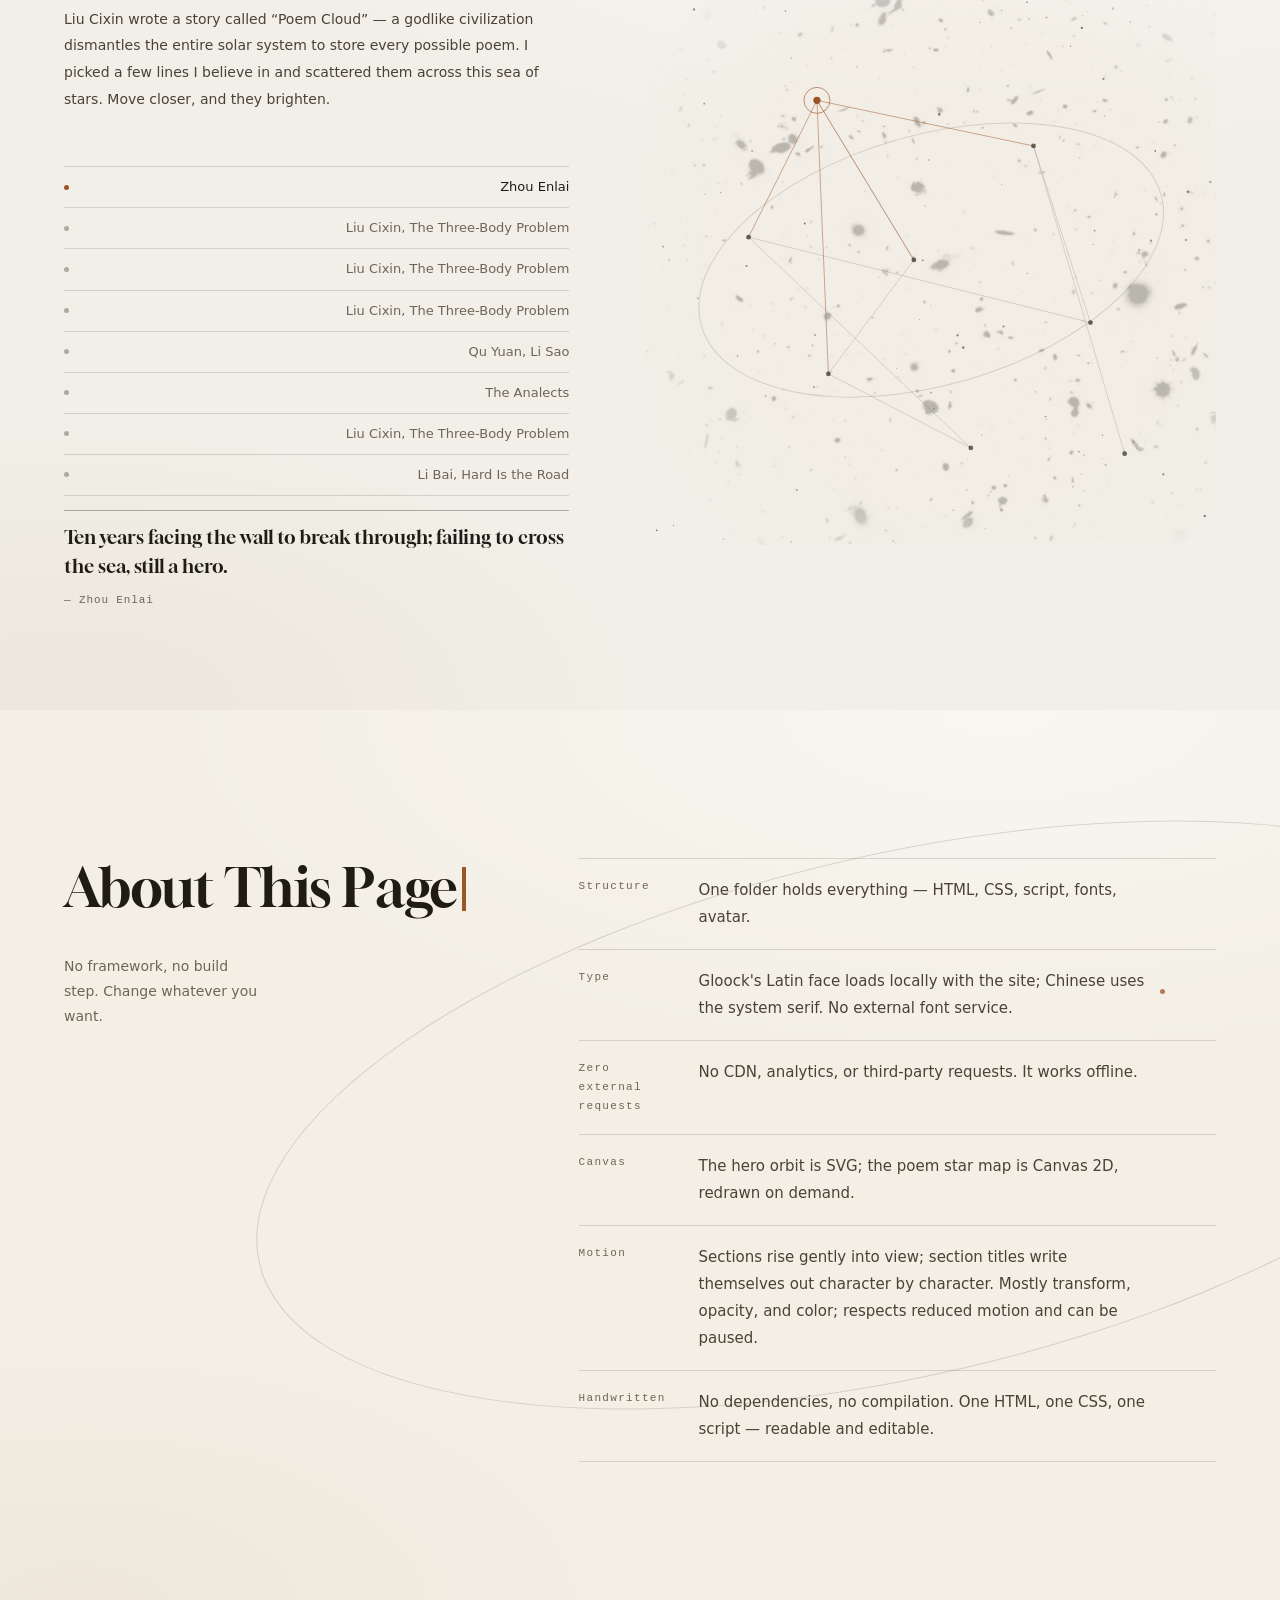
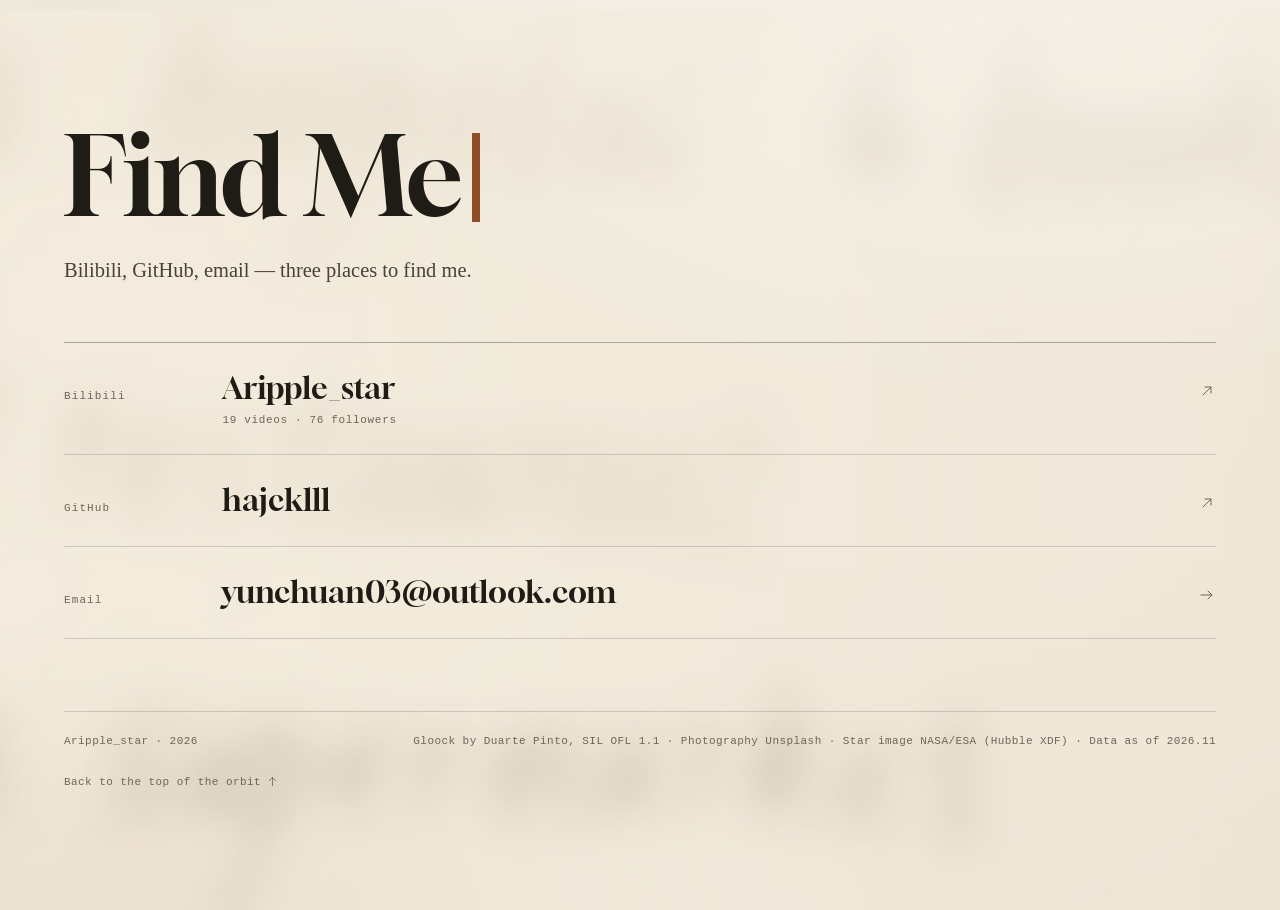
==== commit af675c53: "默认英文、醒目语言切换、新增书单内容 Co-Authored-By: Claude Code <noreply@anthropic.com>" ====
--- a/index.html
+++ b/index.html
@@ -1,13 +1,13 @@
 <!DOCTYPE html>
-<html lang="zh-CN" data-lang="zh" data-motion="on">
+<html lang="en" data-lang="en" data-motion="on">
 <head>
 <meta charset="UTF-8">
 <meta name="viewport" content="width=device-width, initial-scale=1, viewport-fit=cover">
-<title>Aripple_star — 生电玩家 · 刘慈欣书迷 · 代码折腾者</title>
-<meta name="description" content="Aripple_star 的个人介绍：Minecraft 生电、刘慈欣与科幻、写代码，以及一个走遍世界的长梦。">
+<title>Aripple_star — Redstone player · Liu Cixin reader · Code tinkerer</title>
+<meta name="description" content="Aripple_star's personal page: Minecraft redstone, Liu Cixin and science fiction, code, and a long dream of seeing the world.">
 <meta name="theme-color" content="#f3eee4">
-<meta property="og:title" content="Aripple_star — 生电玩家 · 刘慈欣书迷 · 代码折腾者">
-<meta property="og:description" content="Minecraft 生电、刘慈欣与科幻、写代码，以及一个走遍世界的长梦。">
+<meta property="og:title" content="Aripple_star — Redstone player · Liu Cixin reader · Code tinkerer">
+<meta property="og:description" content="Minecraft redstone, Liu Cixin and science fiction, code, and a long dream of seeing the world.">
 <meta property="og:type" content="website">
 <meta property="og:url" content="https://hajcklll.github.io/Instructions-/">
 <meta property="og:image" content="https://hajcklll.github.io/Instructions-/share.jpg">
@@ -23,12 +23,13 @@
   if (location.search.indexOf('static') !== -1) document.documentElement.setAttribute('data-motion', 'off');
   document.documentElement.classList.add('js', 'm-enter');
   setTimeout(function () { document.documentElement.classList.add('m-enter-done'); }, 900);
+  setTimeout(function () { document.documentElement.classList.add('i18n-ready'); }, 1500);
 </script>
 </head>
 <body>
 <a class="skip" href="#main" data-i18n="skip">跳到正文</a>
 <div class="lang" role="group" aria-label="语言 / Language">
-  <button class="lang__btn is-active" type="button" data-set-lang="zh" aria-pressed="true" lang="zh-CN">中</button>
+  <button class="lang__btn is-active" type="button" data-set-lang="zh" aria-pressed="true" lang="zh-CN">中文</button>
   <span class="lang__sep" aria-hidden="true">/</span>
   <button class="lang__btn" type="button" data-set-lang="en" aria-pressed="false" lang="en">EN</button>
 </div>
@@ -44,6 +45,7 @@
     <li><a class="stations__item" href="#about" aria-label="关于"><span class="stations__dot"></span><span class="stations__label" data-i18n="nav.about">关于</span></a></li>
     <li><a class="stations__item" href="#numbers" aria-label="一些数字"><span class="stations__dot"></span><span class="stations__label" data-i18n="nav.numbers">一些数字</span></a></li>
     <li><a class="stations__item" href="#doing" aria-label="在折腾什么"><span class="stations__dot"></span><span class="stations__label" data-i18n="nav.doing">在折腾什么</span></a></li>
+    <li><a class="stations__item" href="#reading" aria-label="书单"><span class="stations__dot"></span><span class="stations__label" data-i18n="nav.reading">书单</span></a></li>
     <li><a class="stations__item" href="#motto" aria-label="两句话"><span class="stations__dot"></span><span class="stations__label" data-i18n="nav.motto">两句话</span></a></li>
     <li><a class="stations__item" href="#poem" aria-label="诗云"><span class="stations__dot"></span><span class="stations__label" data-i18n="nav.poem">诗云</span></a></li>
     <li><a class="stations__item" href="#colophon" aria-label="关于这个页面"><span class="stations__dot"></span><span class="stations__label" data-i18n="nav.colophon">关于这个页面</span></a></li>
@@ -205,6 +207,37 @@
     </div>
   </section>
 
+  <!-- ── 书单 ───────────────────────────────────── -->
+  <section class="section reading phase-predawn has-stars" id="reading" aria-labelledby="reading-h">
+    <div class="wrap">
+      <h2 class="section-title" id="reading-h" data-i18n="reading.title">书单</h2>
+      <p class="reading__lead" data-reveal style="--i:0" data-i18n="reading.lead">如果你也是从《三体》进来的，这几本可以接着读。</p>
+      <ol class="reading__list">
+        <li class="book" data-reveal style="--i:0">
+          <h3 class="book__title"><span data-i18n="reading.1.title">《三体》三部曲</span> <span class="book__year">2006–2010</span></h3>
+          <p class="book__note" data-i18n="reading.1.note">面壁计划、黑暗森林、死神永生。先把这套读完，再读别的。</p>
+        </li>
+        <li class="book" data-reveal style="--i:1">
+          <h3 class="book__title"><span data-i18n="reading.2.title">《球状闪电》</span> <span class="book__year">2004</span></h3>
+          <p class="book__note" data-i18n="reading.2.note">宏电子、量子玫瑰，还有一场只在被观察时才存在的雨。</p>
+        </li>
+        <li class="book" data-reveal style="--i:2">
+          <h3 class="book__title"><span data-i18n="reading.3.title">《超新星纪元》</span> <span class="book__year">1991</span></h3>
+          <p class="book__note" data-i18n="reading.3.note">超新星爆发之后，世界被交到孩子手里。</p>
+        </li>
+        <li class="book" data-reveal style="--i:3">
+          <h3 class="book__title"><span data-i18n="reading.4.title">《乡村教师》</span> <span class="book__year">2001</span></h3>
+          <p class="book__note" data-i18n="reading.4.note">一间山村教室，和一场宇宙尺度的战争。</p>
+        </li>
+        <li class="book" data-reveal style="--i:4">
+          <h3 class="book__title"><span data-i18n="reading.5.title">《诗云》</span> <span class="book__year">2003</span></h3>
+          <p class="book__note" data-i18n="reading.5.note">一个神级文明拆掉太阳系，只为存下所有可能的诗。</p>
+        </li>
+      </ol>
+      <p class="reading__note" data-reveal style="--i:5" data-i18n="reading.note">先读《三体》，再往外走；不是必读顺序。</p>
+    </div>
+  </section>
+
   <!-- ── 两句话：滚动点亮的时刻 ─────────────────── -->
   <section class="section motto phase-dawn" id="motto" data-moment aria-labelledby="motto-h">
     <div class="motto__sticky">
--- a/styles.css
+++ b/styles.css
@@ -73,9 +73,10 @@
   outline-offset: 3px;
 }
 
+html.js[data-lang="en"]:not(.i18n-ready) body { visibility: hidden; }
 .skip {
   position: fixed;
-  top: 12px;
+  top: 66px;
   left: 12px;
   z-index: 200;
   padding: 12px 16px;
@@ -83,7 +84,7 @@
   color: #1f1b15;
   border: 1px solid rgba(31, 27, 21, .32);
   text-decoration: none;
-  transform: translateY(-160%);
+  transform: translateY(-300%);
   transition: transform .15s var(--ease);
 }
 .skip:focus { transform: none; }
@@ -358,21 +359,24 @@
 /* ── 语言开关 ─────────────────────────────────── */
 .lang {
   position: fixed;
-  right: calc(max(clamp(14px, 2vw, 24px), calc(env(safe-area-inset-right, 0px) + 10px)) + 52px);
-  bottom: max(clamp(14px, 2vw, 24px), calc(env(safe-area-inset-bottom, 0px) + 10px));
+  top: max(clamp(14px, 2vw, 24px), calc(env(safe-area-inset-top, 0px) + 10px));
+  left: max(clamp(14px, 2vw, 24px), calc(env(safe-area-inset-left, 0px) + 10px));
   z-index: 80;
   display: flex;
   align-items: center;
   gap: 2px;
   height: 44px;
-  padding-inline: 6px;
+  padding-inline: 10px;
+  background: rgba(247, 243, 234, .94);
+  border: 1px solid rgba(31, 27, 21, .22);
   font-family: var(--mono);
   font-size: 11px;
   letter-spacing: .08em;
   color: var(--muted);
 }
 .lang__btn {
-  min-width: 30px;
+  position: relative;
+  min-width: 34px;
   height: 44px;
   padding: 0 4px;
   border: 0;
@@ -386,6 +390,15 @@
 .lang__btn:hover,
 .lang__btn:focus-visible { color: var(--accent); }
 .lang__btn.is-active { color: var(--ink); }
+.lang__btn.is-active::after {
+  content: "";
+  position: absolute;
+  left: 4px;
+  right: 4px;
+  bottom: 7px;
+  height: 1px;
+  background: var(--accent);
+}
 .lang__sep { opacity: .45; }
 html:not(.js) .lang { display: none; }
 
@@ -399,7 +412,8 @@
 html[data-lang="en"] .about__dream,
 html[data-lang="en"] .pursuit__title,
 html[data-lang="en"] .poem__panel-text,
-html[data-lang="en"] .contact__value {
+html[data-lang="en"] .contact__value,
+html[data-lang="en"] .book__title {
   font-family: var(--display);
   font-weight: 400;
 }
@@ -882,6 +896,62 @@
   stroke: currentColor;
   stroke-width: 1;
   fill: none;
+}
+
+/* ── 书单 ─────────────────────────────────────── */
+.reading__lead {
+  max-width: 46ch;
+  margin: 0 0 clamp(24px, 4vh, 40px);
+  font-size: clamp(15px, 1.1vw, 17px);
+  line-height: 1.9;
+  color: var(--ink-2);
+  text-wrap: pretty;
+}
+.reading__list {
+  margin: 0;
+  padding: 0;
+  list-style: none;
+  border-top: 1px solid var(--line);
+}
+.book {
+  display: grid;
+  grid-template-columns: minmax(0, .85fr) minmax(0, 1.15fr);
+  align-items: baseline;
+  gap: clamp(20px, 4vw, 64px);
+  padding: clamp(15px, 2.2vh, 24px) 0;
+  border-bottom: 1px solid var(--line);
+}
+.book__title {
+  margin: 0;
+  font-family: var(--serif);
+  font-size: clamp(1.2rem, 1.8vw, 1.55rem);
+  font-weight: 600;
+  line-height: 1.3;
+  color: var(--ink);
+}
+.book__year {
+  display: inline-block;
+  margin-left: .6em;
+  font-family: var(--mono);
+  font-size: 11px;
+  font-weight: 400;
+  letter-spacing: .08em;
+  color: var(--muted);
+}
+.book__note {
+  margin: 0;
+  max-width: 48ch;
+  font-size: clamp(14px, 1.05vw, 16px);
+  line-height: 1.85;
+  color: var(--ink-2);
+}
+.reading__note {
+  margin: clamp(18px, 3vh, 26px) 0 0;
+  text-align: right;
+  font-family: var(--mono);
+  font-size: 11px;
+  letter-spacing: .08em;
+  color: var(--muted);
 }
 
 /* ── 两句话：滚动点亮的时刻 ───────────────────── */
@@ -1341,12 +1411,6 @@
     top: max(14px, calc(env(safe-area-inset-top, 0px) + 10px));
     right: max(14px, calc(env(safe-area-inset-right, 0px) + 10px));
     bottom: auto;
-  }
-  .lang {
-    top: max(14px, calc(env(safe-area-inset-top, 0px) + 10px));
-    right: calc(max(14px, calc(env(safe-area-inset-right, 0px) + 10px)) + 52px);
-    bottom: auto;
-    left: auto;
   }
 }
 
@@ -1381,6 +1445,8 @@
   .motto__line { font-size: clamp(2.2rem, 10.5vw, 4.2rem); }
   .motto__from { right: 0; }
   .contact__link { grid-template-columns: 84px minmax(0, 1fr) auto; }
+  .book { grid-template-columns: 1fr; gap: 7px; }
+  .reading__note { text-align: left; }
 }
 
 @media (max-width: 640px) {
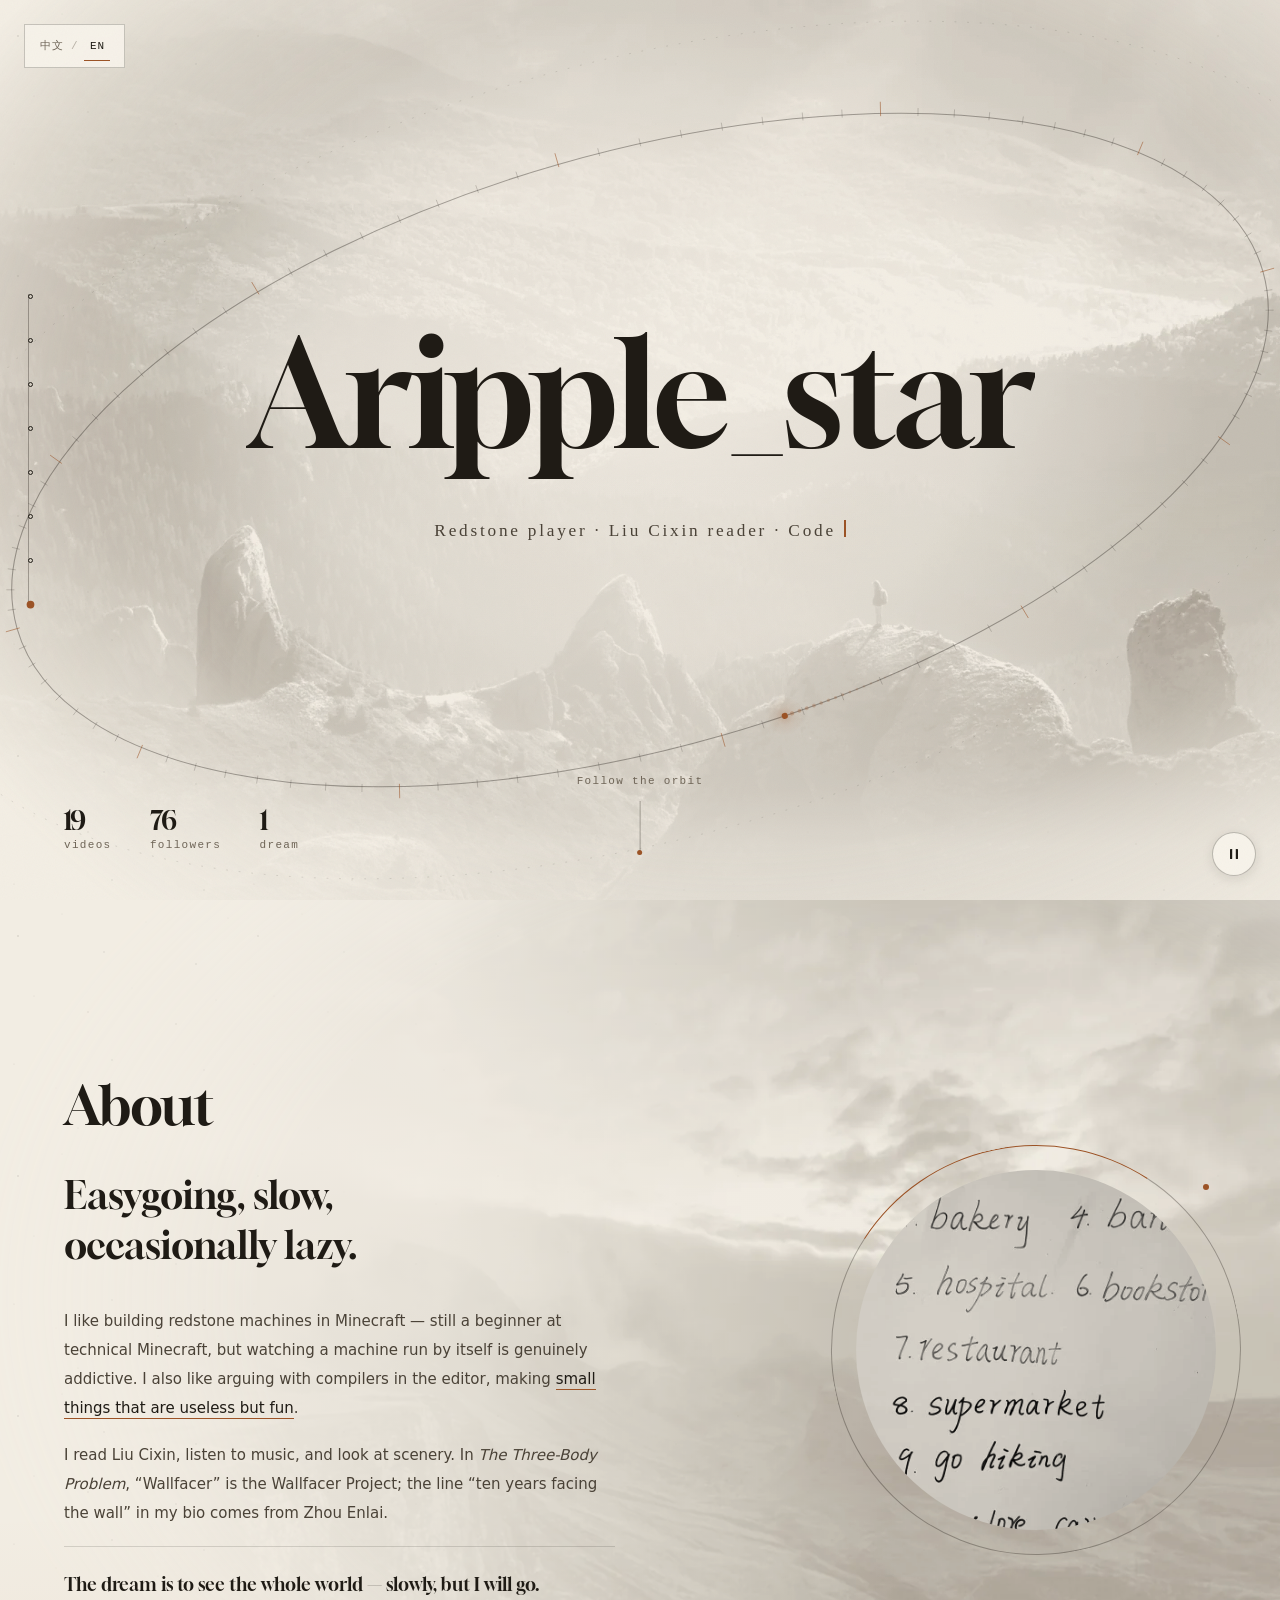
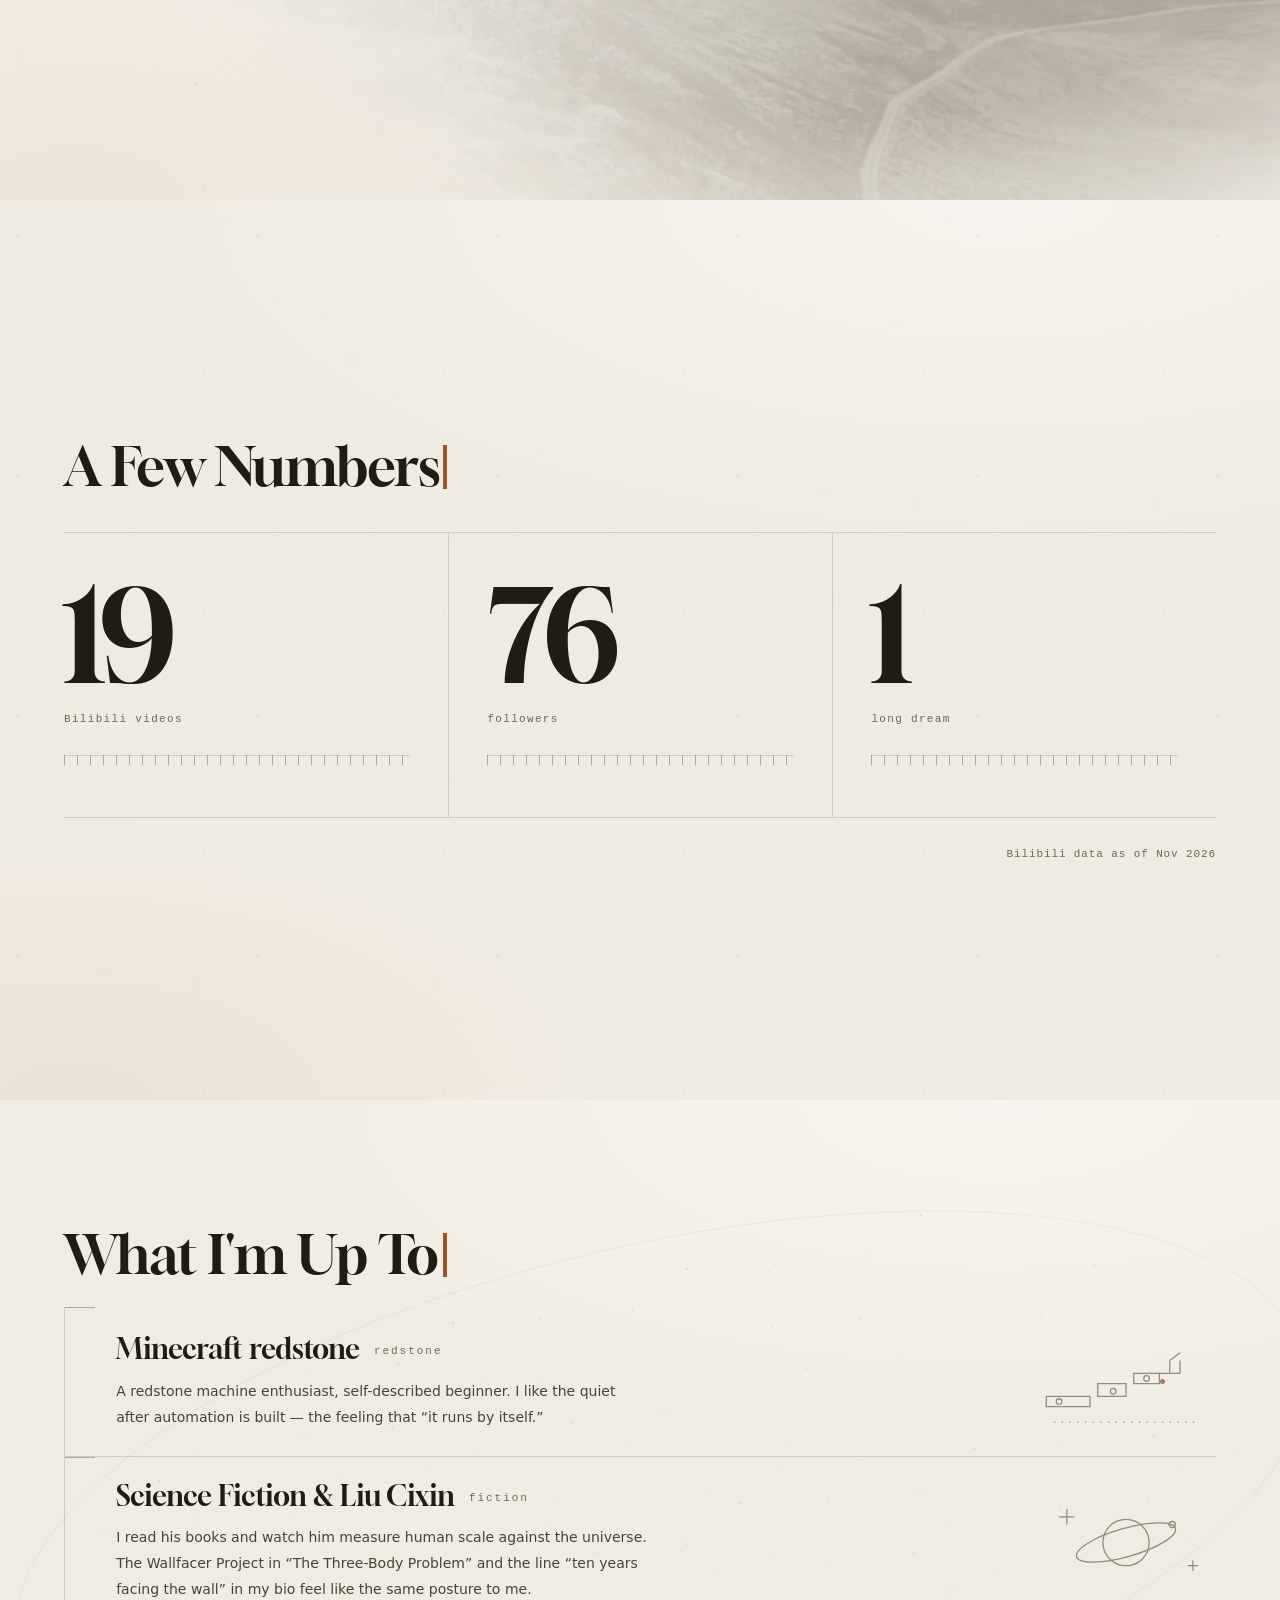
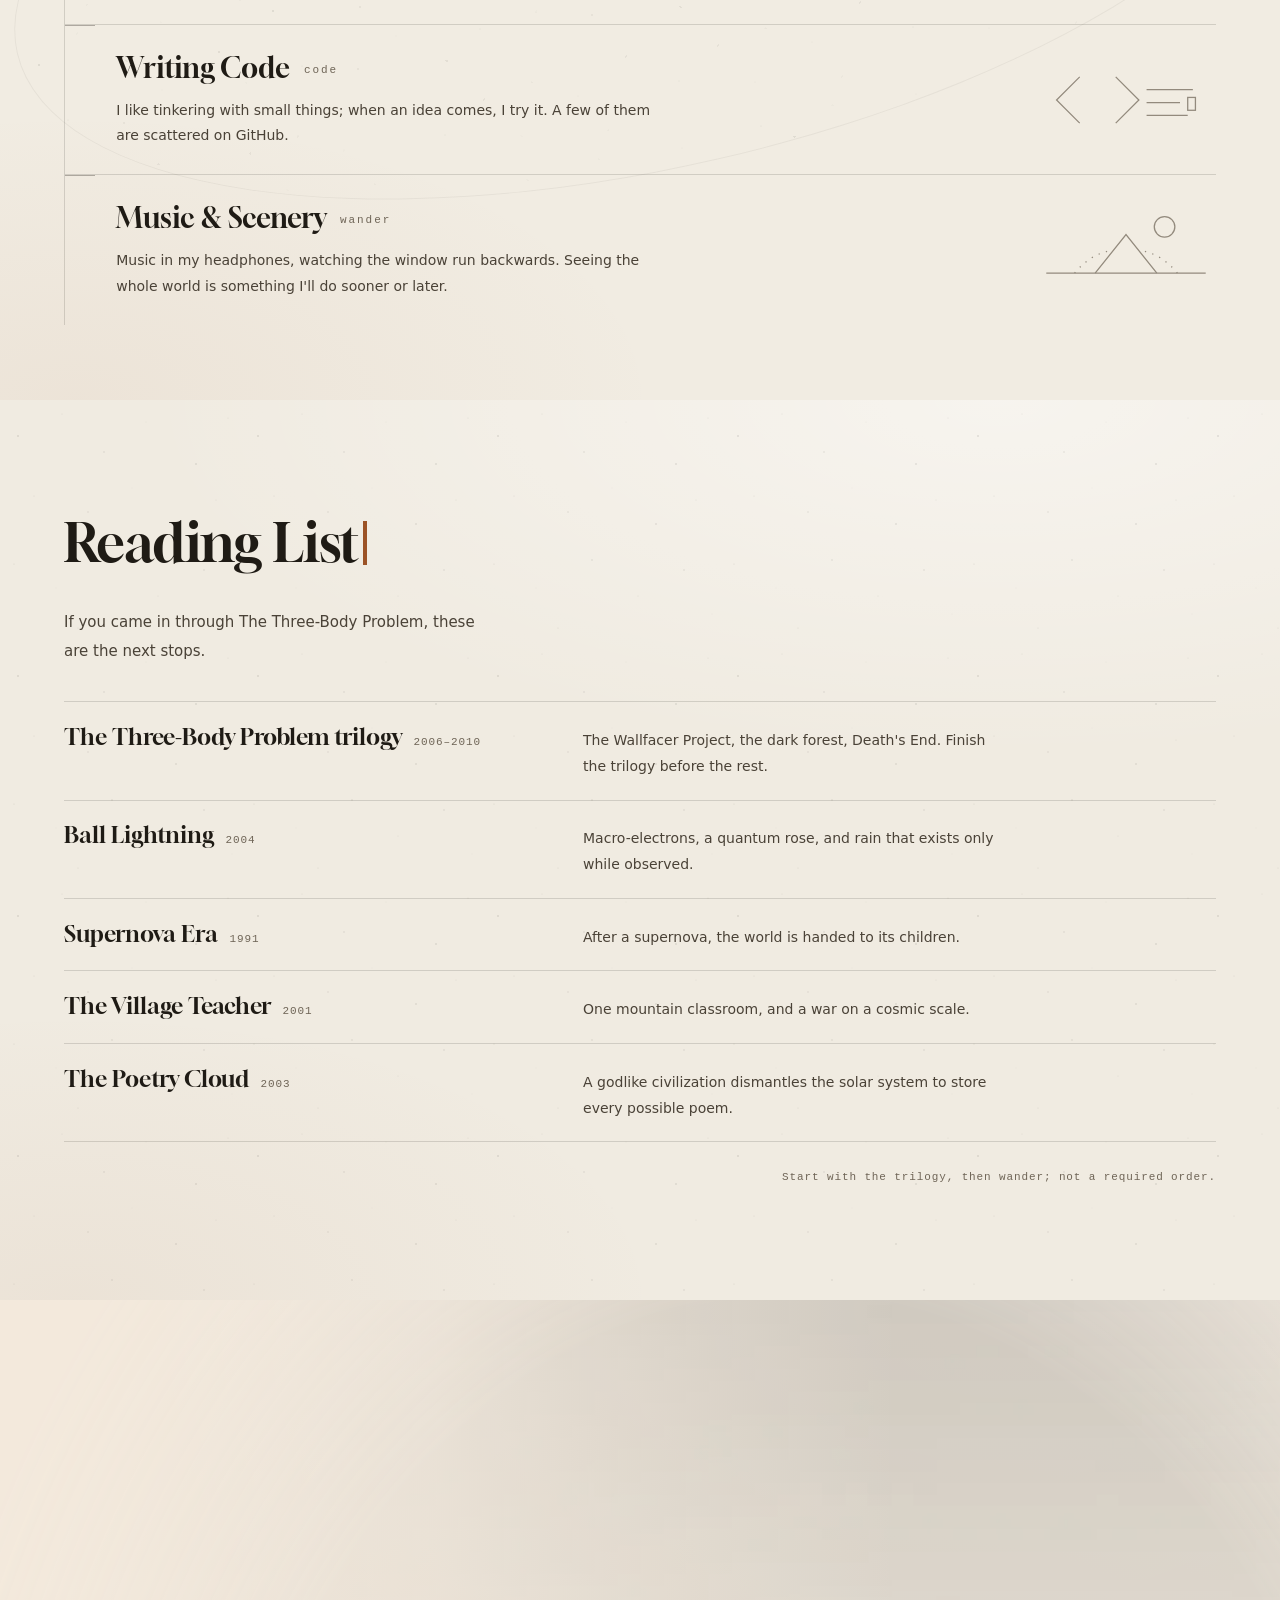
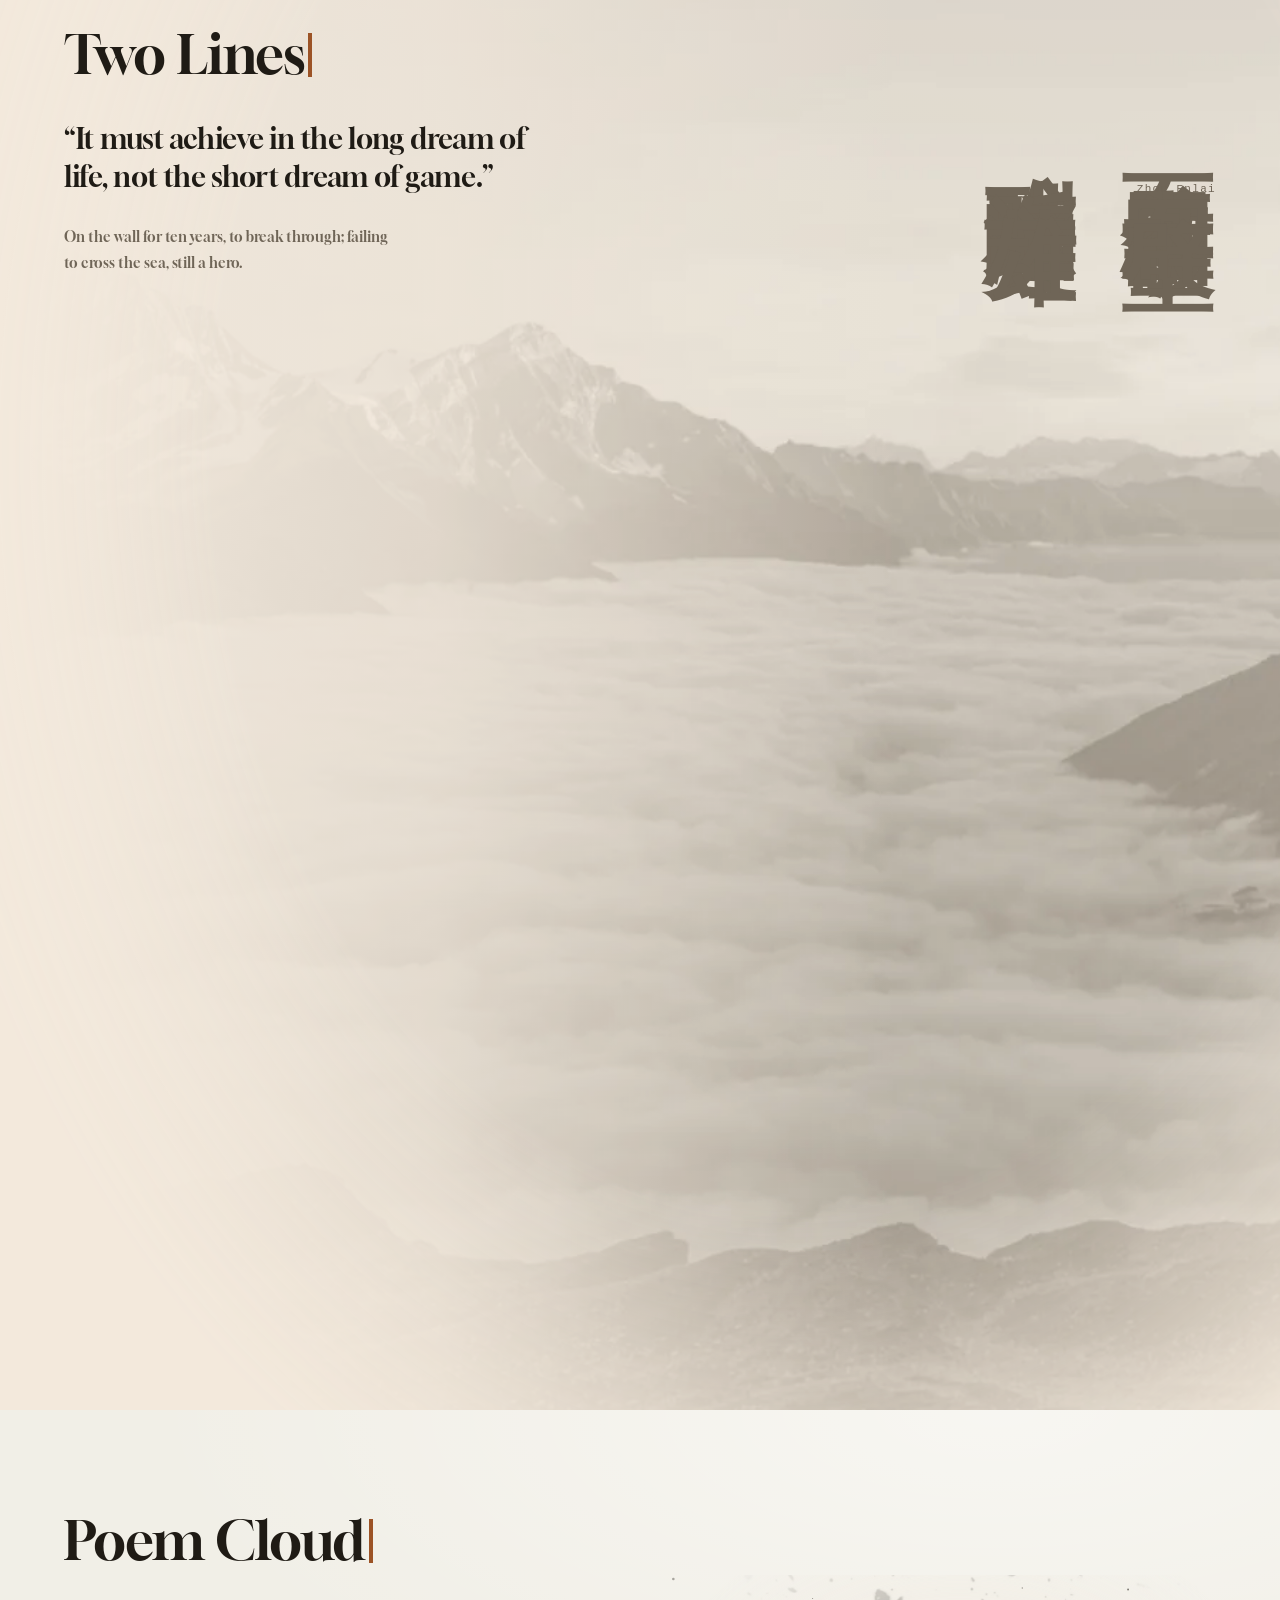
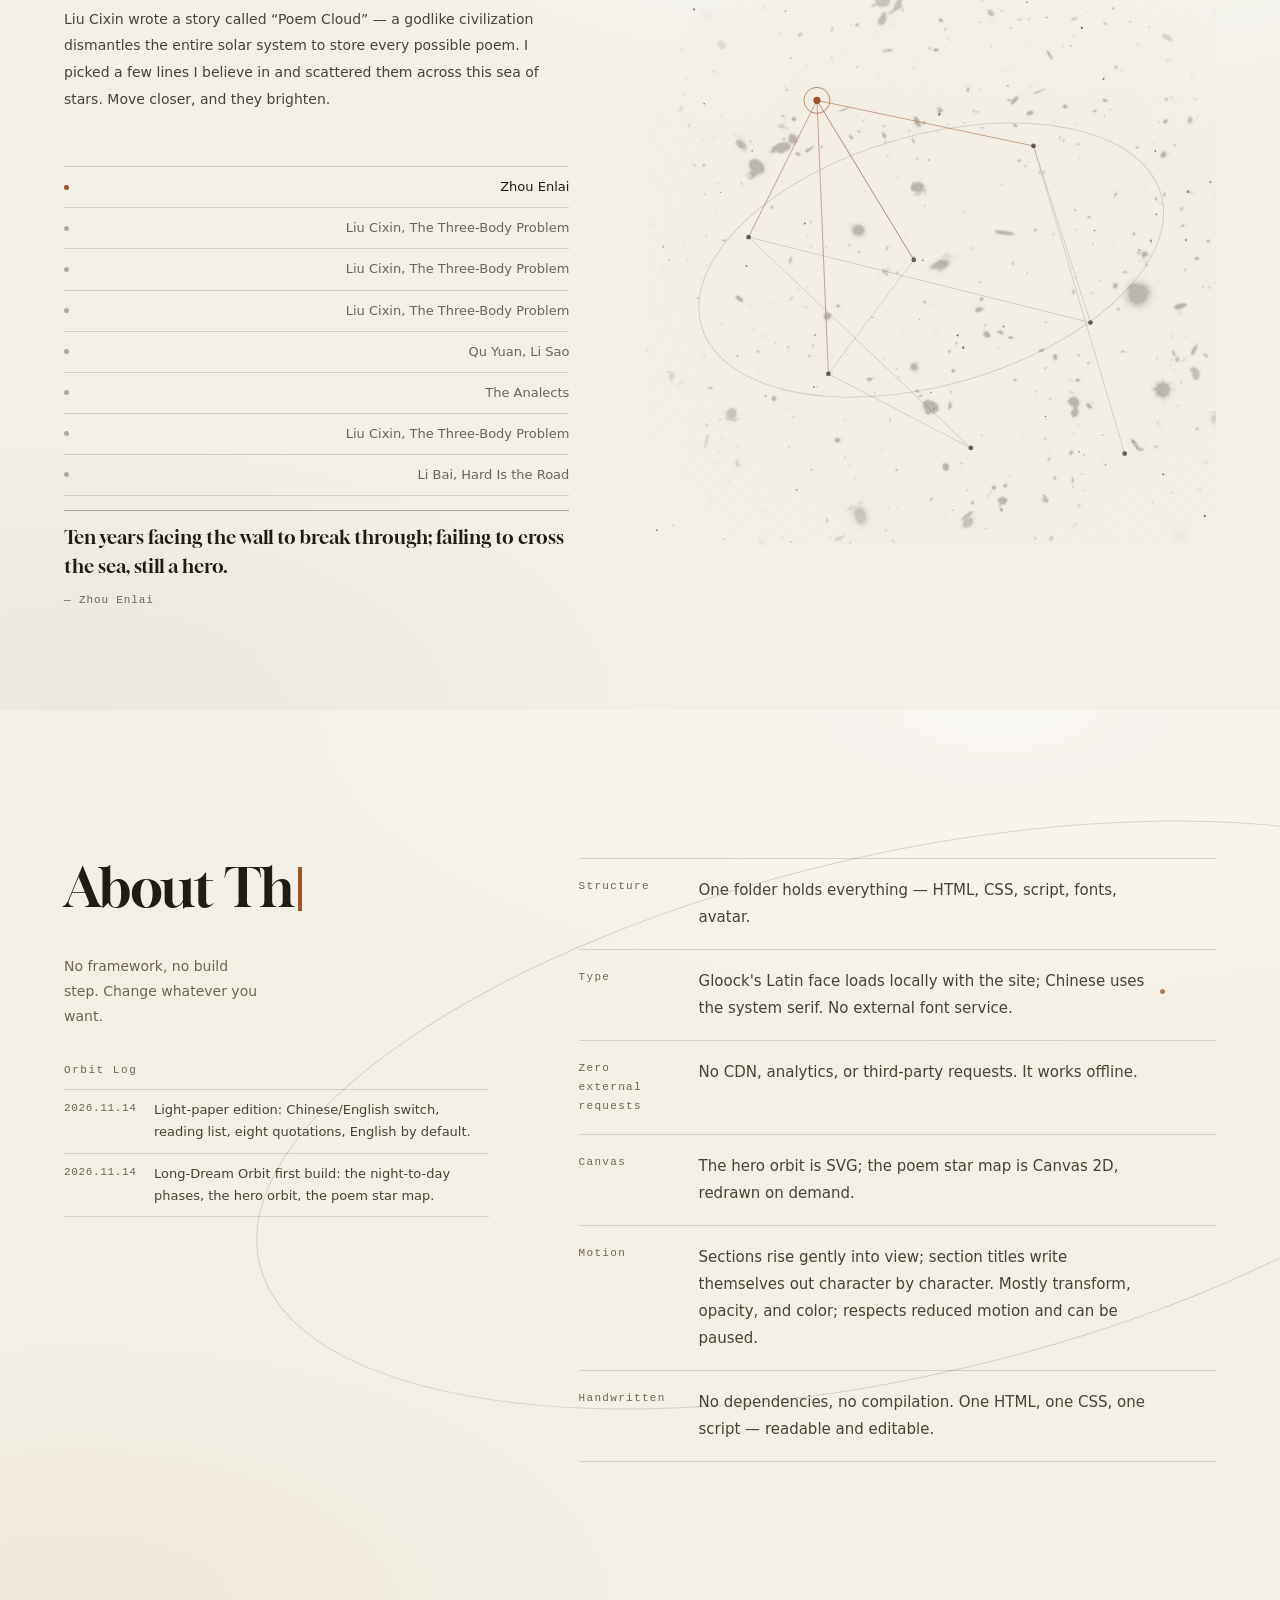
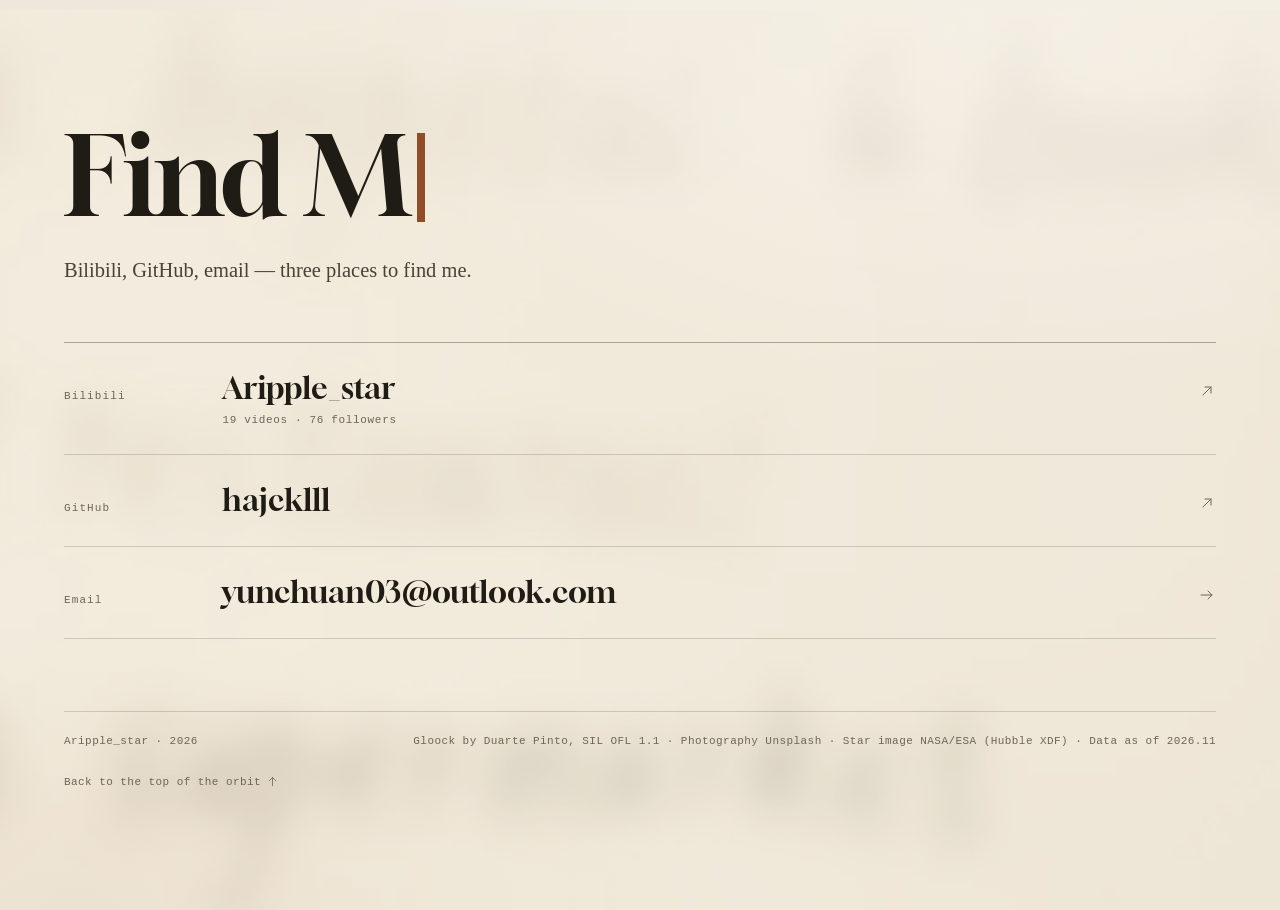
==== commit 51512fce: "加入轨道日志与阅读列表定稿 Co-Authored-By: Claude Code <noreply@anthropic.com>" ====
--- a/index.html
+++ b/index.html
@@ -329,6 +329,11 @@
       <div>
         <h2 class="section-title" id="colophon-h" data-i18n="colophon.title">关于这个页面</h2>
         <p class="colophon__note" data-reveal style="--i:0" data-i18n="colophon.note">没有框架，没有构建步骤。想改哪儿，改哪儿。</p>
+        <h3 class="log__title" data-reveal style="--i:1" data-i18n="log.title">轨道日志</h3>
+        <ol class="log" data-i18n-aria="log.aria">
+          <li data-reveal style="--i:2"><time datetime="2026-11-14">2026.11.14</time><span data-i18n="log.1">亮色纸本版：中英切换、书单、8 句诗云、默认英文。</span></li>
+          <li data-reveal style="--i:3"><time datetime="2026-11-14">2026.11.14</time><span data-i18n="log.2">长梦轨道初版：夜→日相位、首屏轨道、诗云星图。</span></li>
+        </ol>
       </div>
       <dl class="specs">
         <div class="spec" data-reveal style="--i:0"><dt data-i18n="colophon.structure">结构</dt><dd data-i18n="colophon.structure.text">一个文件夹装下全部 —— HTML、CSS、脚本、字体、头像都在里面。</dd></div>
--- a/styles.css
+++ b/styles.css
@@ -1234,6 +1234,36 @@
   color: var(--muted);
 }
 .specs { margin: 0; }
+.log__title {
+  margin: clamp(24px, 3.5vh, 34px) 0 0;
+  font-family: var(--mono);
+  font-size: 11px;
+  font-weight: 400;
+  letter-spacing: .14em;
+  color: var(--muted);
+}
+.log {
+  margin: 10px 0 0;
+  padding: 0;
+  list-style: none;
+  border-top: 1px solid var(--line);
+}
+.log li {
+  display: grid;
+  grid-template-columns: 78px minmax(0, 1fr);
+  gap: 12px;
+  padding: 9px 0;
+  border-bottom: 1px solid var(--line);
+  font-size: 13px;
+  line-height: 1.7;
+  color: var(--ink-2);
+}
+.log time {
+  font-family: var(--mono);
+  font-size: 11px;
+  letter-spacing: .06em;
+  color: var(--muted);
+}
 .spec {
   display: grid;
   grid-template-columns: 96px minmax(0, 1fr);
@@ -1505,6 +1535,12 @@
   .motto__line { font-size: clamp(6.3rem, 5.5vw, 7.4rem); }
   .poem__lead { max-width: 46ch; }
   .pursuit__text { max-width: 48ch; }
+}
+
+/* 固定语言片的位置：给每节标题留出上沿，避免被压住 */
+.section:not(.motto) { padding-block-start: max(clamp(72px, 10vh, 140px), 84px); }
+@media (max-width: 760px) {
+  .section:not(.motto) { padding-block-start: max(clamp(58px, 9vh, 90px), 84px); }
 }
 
 @media (prefers-reduced-motion: reduce) {
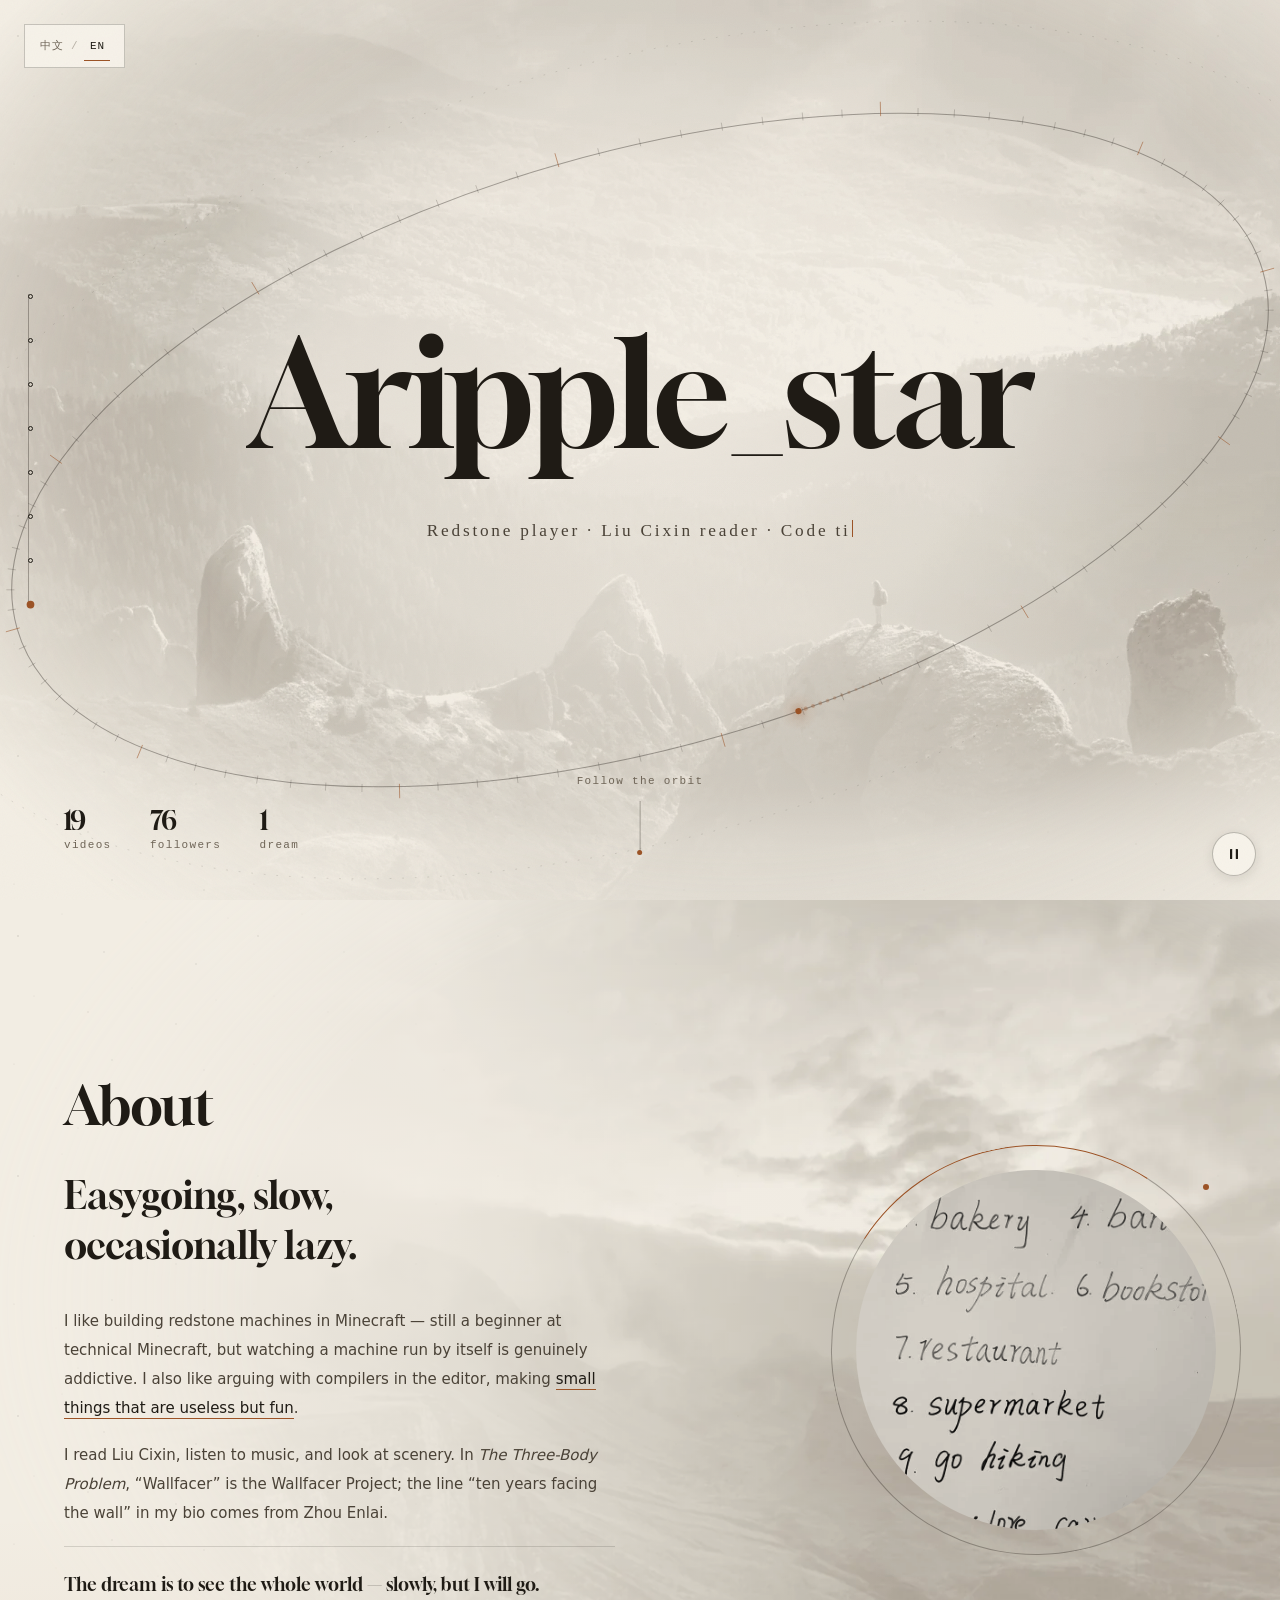
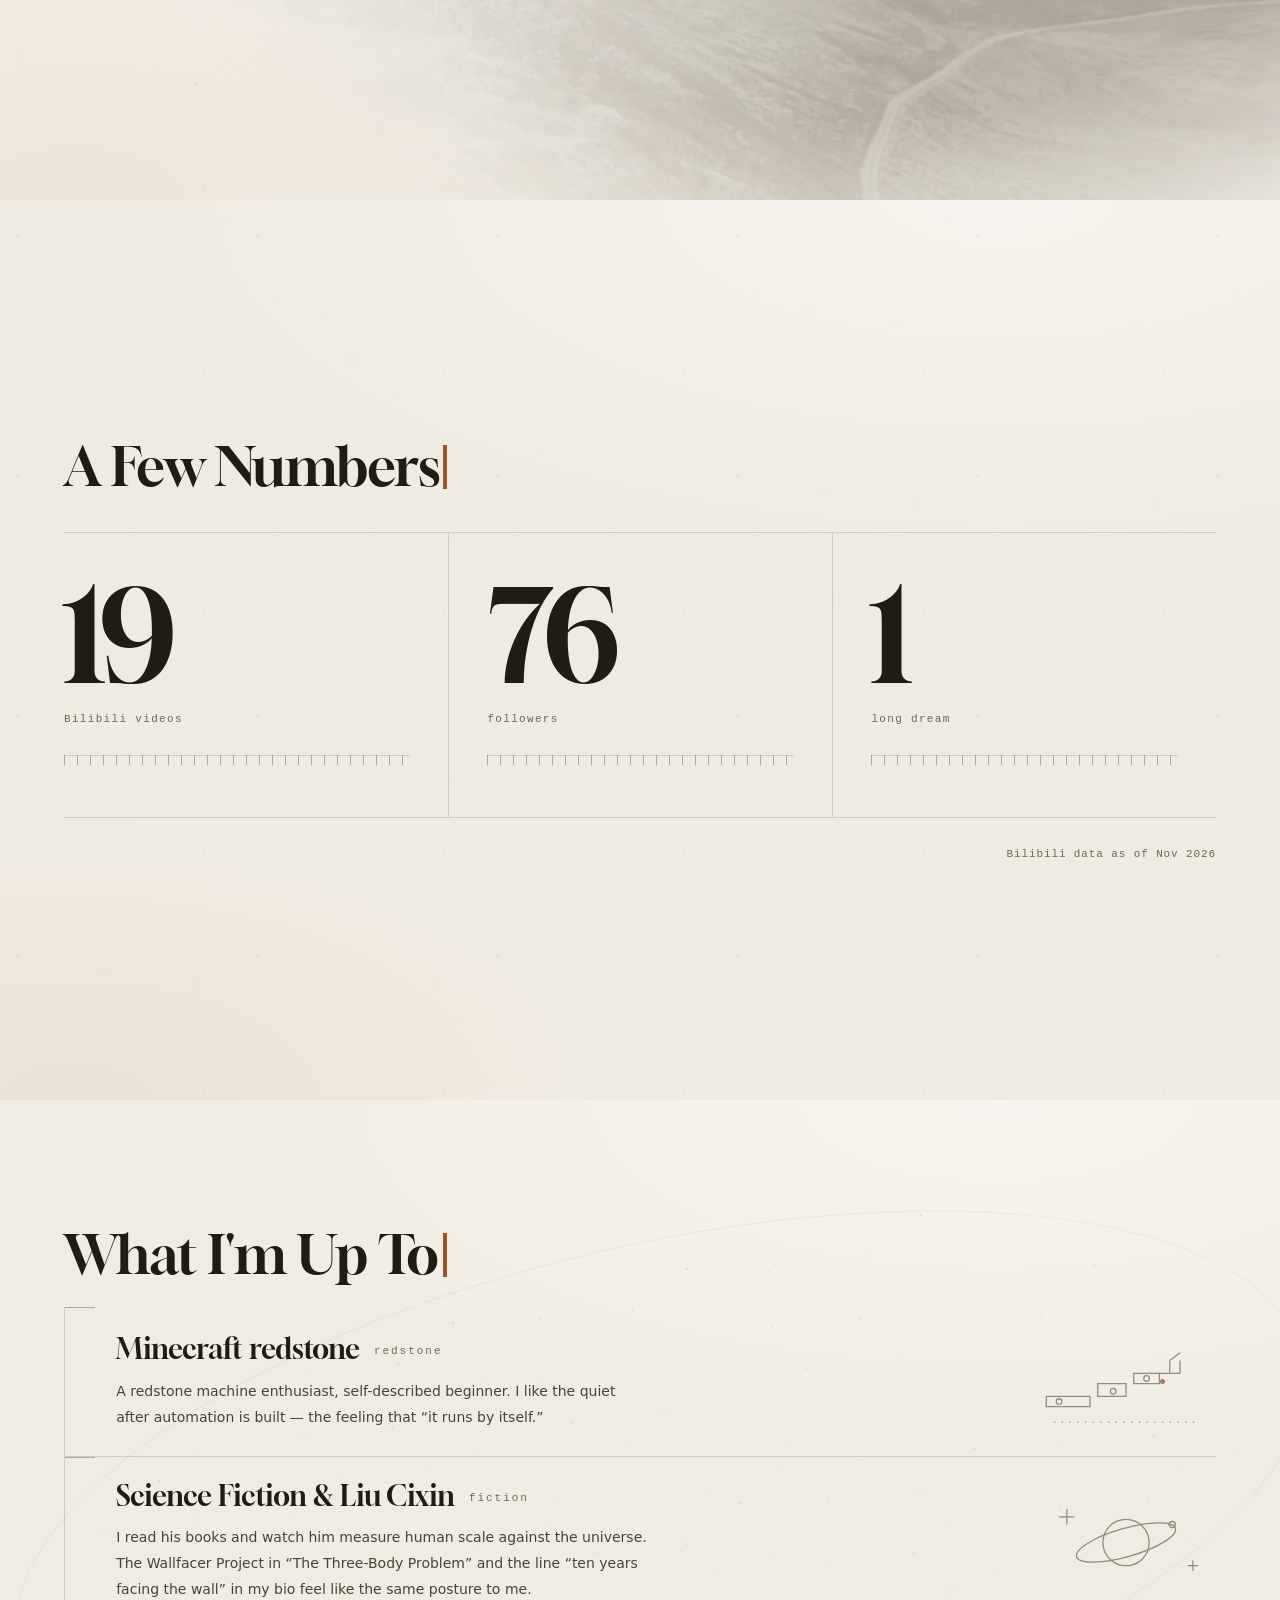
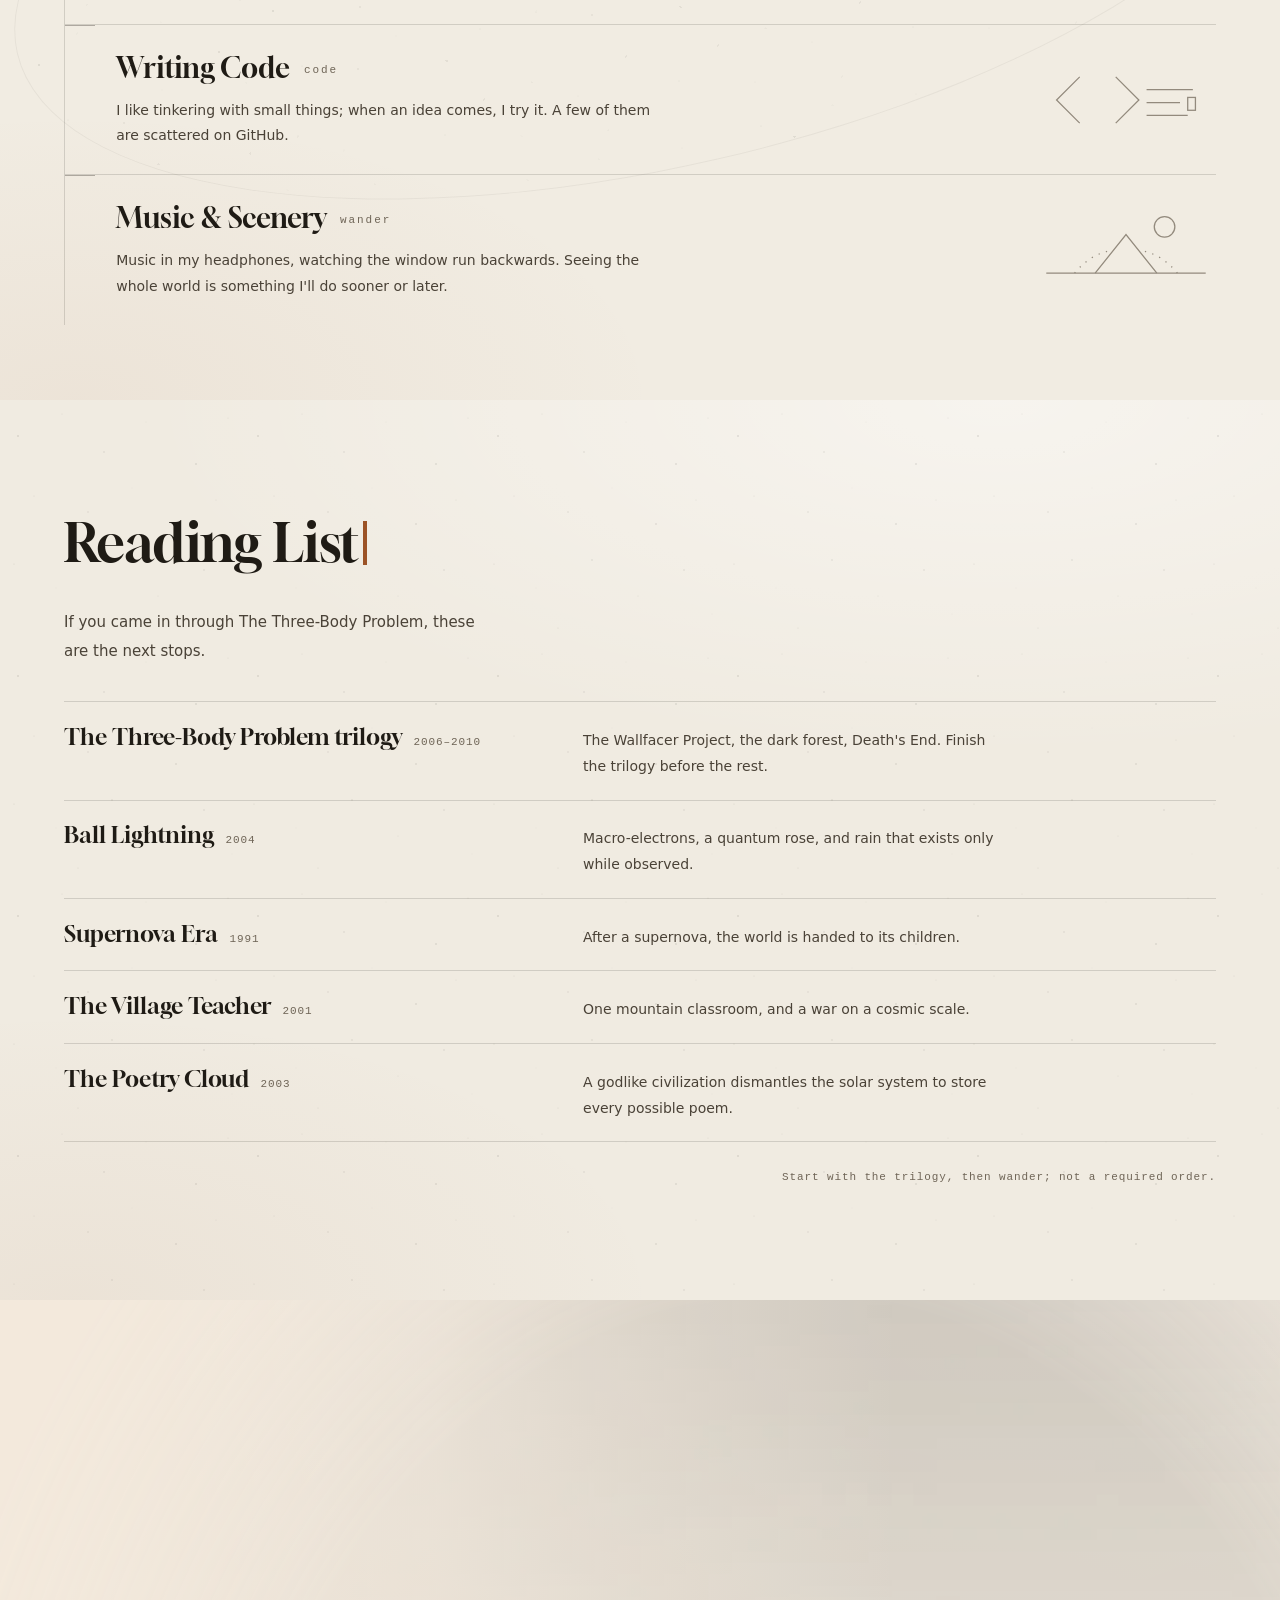
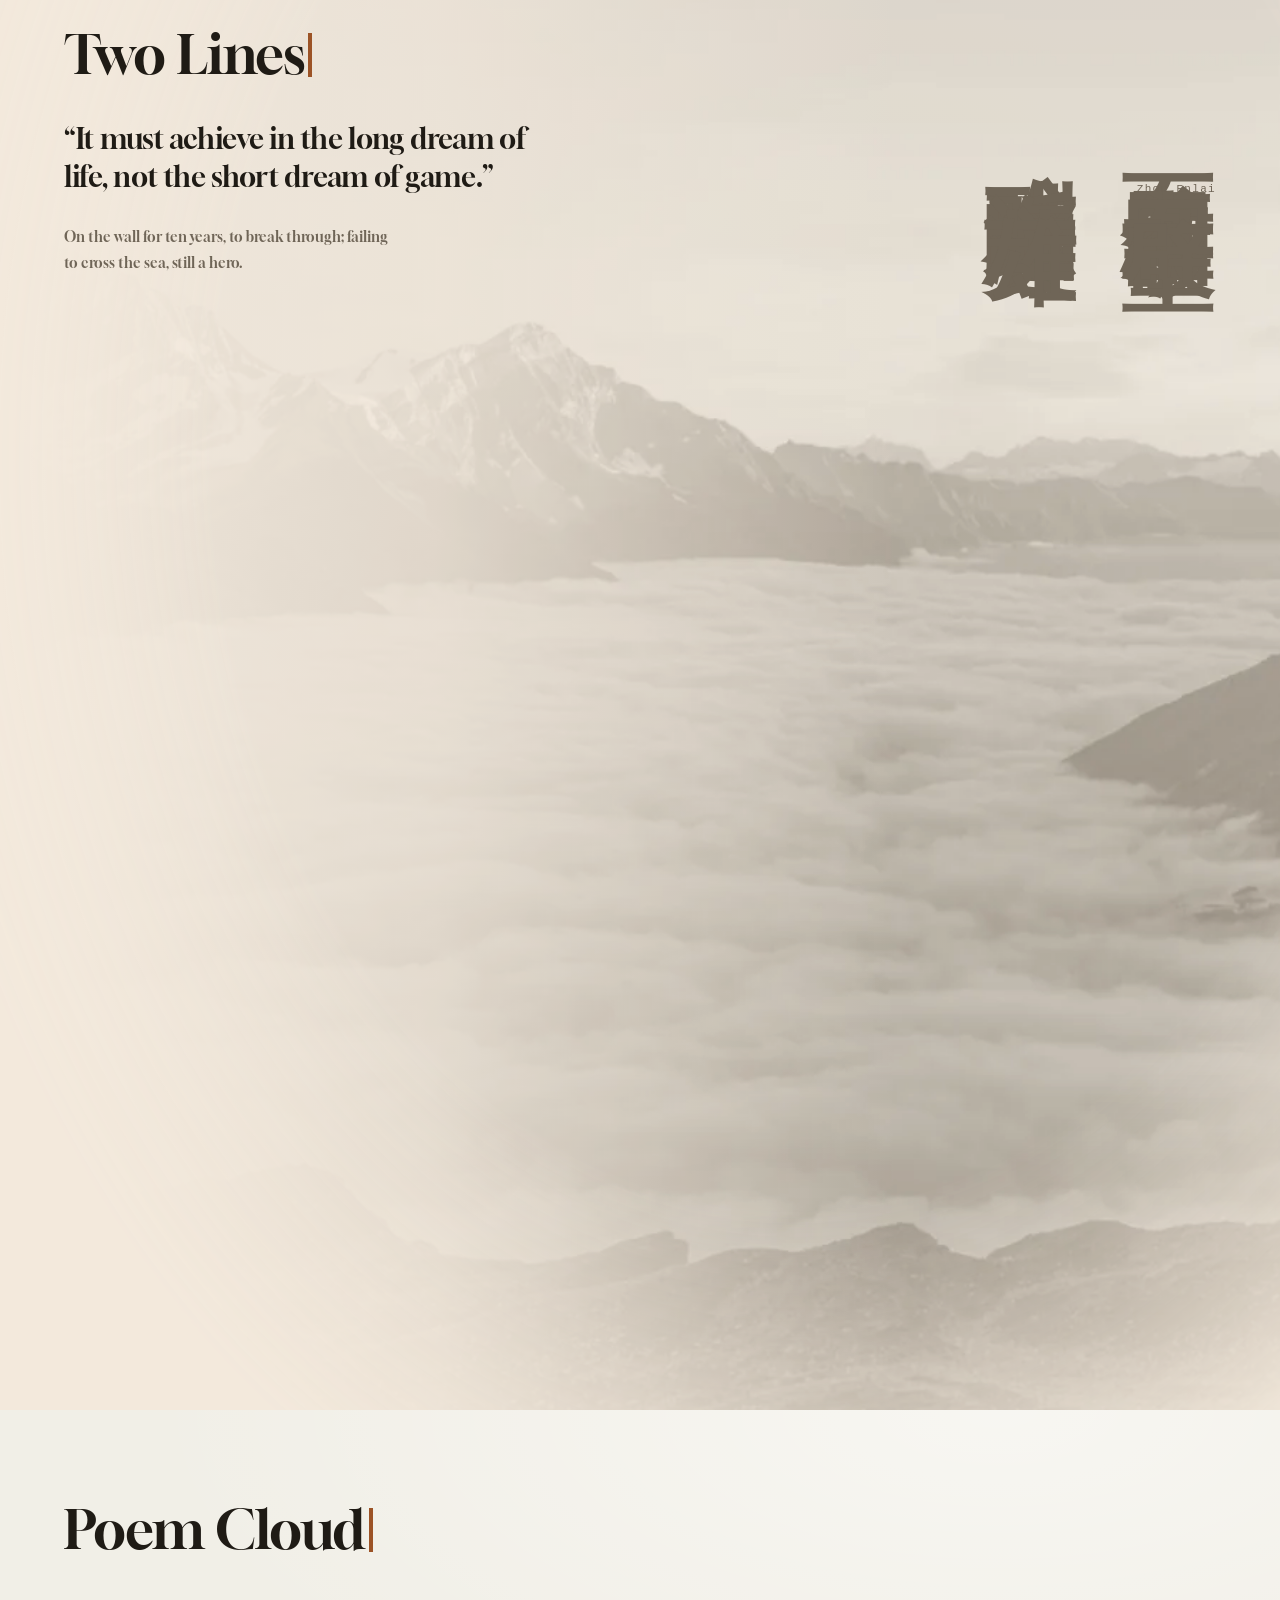
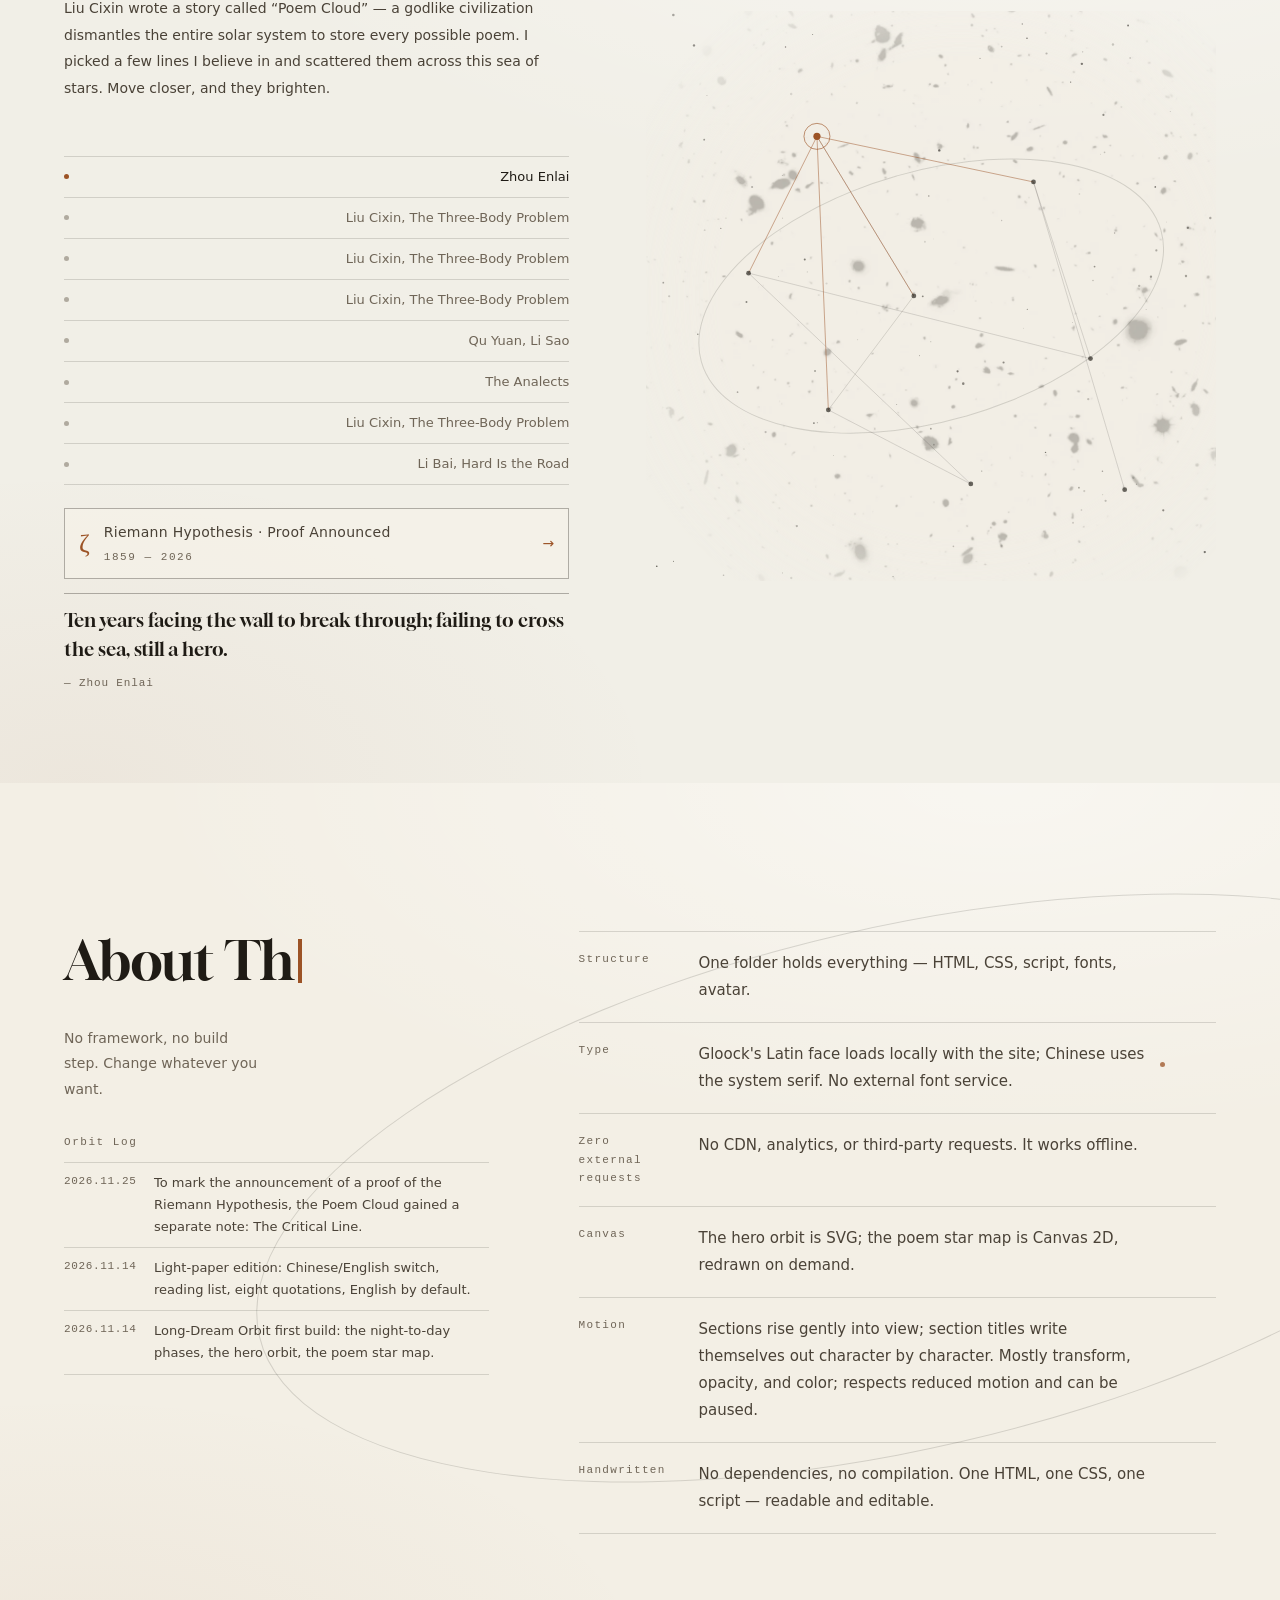
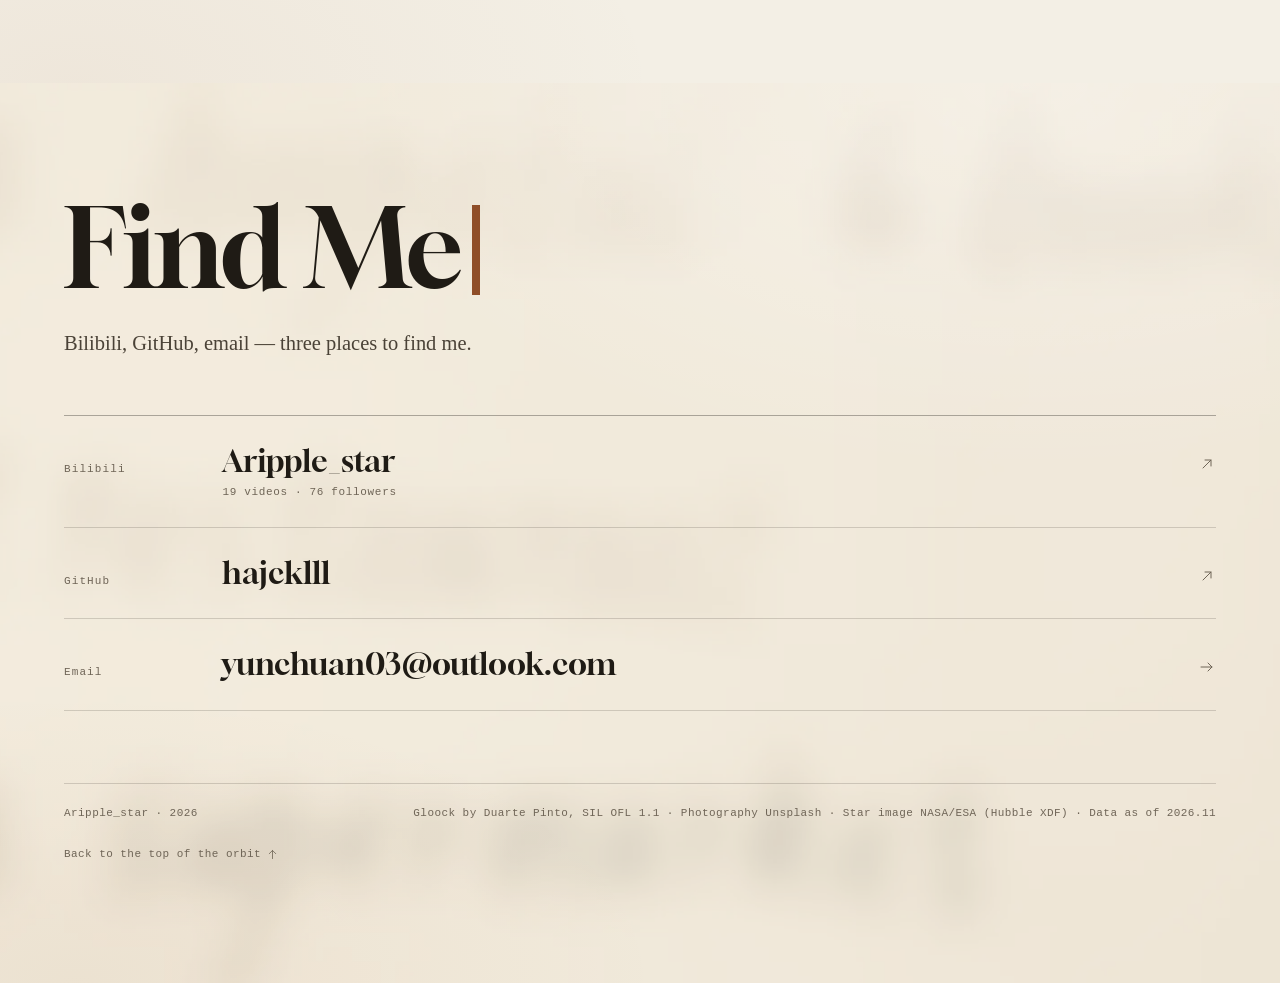
==== commit b27a005e: "加入黎曼猜想纪念页与诗云诗签 诗云新增「黎曼猜想 · 证明公布」诗签，链接独立纪念页 riemann.html； 纪念页含临界线图示、证明人与状态、中英双语与轻量动效。 默认语言保持英文。  Co-A" ====
--- a/index.html
+++ b/index.html
@@ -18,7 +18,7 @@
 <link rel="icon" href="data:image/svg+xml,%3Csvg xmlns='http://www.w3.org/2000/svg' viewBox='0 0 32 32'%3E%3Crect width='32' height='32' fill='%23f3eee4'/%3E%3Cellipse cx='16' cy='16' rx='11' ry='5' fill='none' stroke='%239c5326' stroke-width='1.2' transform='rotate(-18 16 16)'/%3E%3Ccircle cx='16' cy='16' r='2.2' fill='%231f1b15'/%3E%3C/svg%3E">
 <link rel="preload" href="assets/fonts/gloock-latin.woff2" as="font" type="font/woff2" crossorigin>
 <link rel="preload" href="assets/bg-ridge-light.webp" as="image" type="image/webp">
-<link rel="stylesheet" href="styles.css?v=20261114b">
+<link rel="stylesheet" href="styles.css?v=20261125c">
 <script>
   if (location.search.indexOf('static') !== -1) document.documentElement.setAttribute('data-motion', 'off');
   document.documentElement.classList.add('js', 'm-enter');
@@ -293,6 +293,15 @@
           </button>
         </div>
 
+        <a class="poem__riemann" href="riemann.html">
+          <span class="poem__riemann-glyph" aria-hidden="true">ζ</span>
+          <span class="poem__riemann-copy">
+            <span class="poem__riemann-label" data-i18n="poem.riemann.label">黎曼猜想 · 证明公布</span>
+            <span class="poem__riemann-date" data-i18n="poem.riemann.date">1859 — 2026</span>
+          </span>
+          <span class="poem__riemann-arrow" aria-hidden="true">→</span>
+        </a>
+
         <div class="poem__panel" aria-live="polite">
           <p class="poem__panel-text">
             <span class="poem__panel-full sr-only">面壁十年图破壁，难酬蹈海亦英雄</span>
@@ -311,6 +320,7 @@
             <li>朝闻道，夕死可矣 —— 《论语·里仁》</li>
             <li>前进！前进！不择手段地前进！ —— 刘慈欣《三体》</li>
             <li>长风破浪会有时，直挂云帆济沧海 —— 李白《行路难》</li>
+            <li>所有非平凡零点，都落在临界线上 —— 黎曼猜想 · 1859—2026</li>
           </ul>
         </noscript>
       </div>
@@ -331,8 +341,9 @@
         <p class="colophon__note" data-reveal style="--i:0" data-i18n="colophon.note">没有框架，没有构建步骤。想改哪儿，改哪儿。</p>
         <h3 class="log__title" data-reveal style="--i:1" data-i18n="log.title">轨道日志</h3>
         <ol class="log" data-i18n-aria="log.aria">
-          <li data-reveal style="--i:2"><time datetime="2026-11-14">2026.11.14</time><span data-i18n="log.1">亮色纸本版：中英切换、书单、8 句诗云、默认英文。</span></li>
-          <li data-reveal style="--i:3"><time datetime="2026-11-14">2026.11.14</time><span data-i18n="log.2">长梦轨道初版：夜→日相位、首屏轨道、诗云星图。</span></li>
+          <li data-reveal style="--i:2"><time datetime="2026-11-25">2026.11.25</time><span data-i18n="log.3">为纪念黎曼猜想的一个证明被公布，诗云添了一枚独立诗签：临界线。</span></li>
+          <li data-reveal style="--i:3"><time datetime="2026-11-14">2026.11.14</time><span data-i18n="log.1">亮色纸本版：中英切换、书单、8 句诗云、默认英文。</span></li>
+          <li data-reveal style="--i:4"><time datetime="2026-11-14">2026.11.14</time><span data-i18n="log.2">长梦轨道初版：夜→日相位、首屏轨道、诗云星图。</span></li>
         </ol>
       </div>
       <dl class="specs">
@@ -392,6 +403,6 @@
   ]
 }
 </script>
-<script src="script.js?v=20261114b"></script>
+<script src="script.js?v=20261125c"></script>
 </body>
 </html>
--- a/styles.css
+++ b/styles.css
@@ -1153,6 +1153,50 @@
 .poem__item.is-active { color: var(--ink); }
 .poem__item.is-active::before { background: var(--accent); opacity: 1; }
 .poem__src { font-size: 13px; }
+.poem__riemann {
+  display: flex;
+  align-items: center;
+  gap: 14px;
+  width: 100%;
+  margin-top: clamp(18px, 2.5vh, 24px);
+  padding: 12px 14px;
+  border: 1px solid var(--line-strong);
+  background: rgba(247, 243, 234, .5);
+  color: var(--ink-2);
+  font: inherit;
+  text-align: left;
+  text-decoration: none;
+  cursor: pointer;
+  transition: color .25s ease, border-color .25s ease, background-color .25s ease;
+}
+.poem__riemann:hover,
+.poem__riemann:focus-visible,
+.poem__riemann.is-active {
+  color: var(--ink);
+  border-color: var(--accent);
+  background: rgba(156, 83, 38, .06);
+}
+.poem__riemann-glyph {
+  flex: none;
+  font-family: var(--serif);
+  font-size: 26px;
+  line-height: 1;
+  color: var(--accent);
+}
+.poem__riemann-copy {
+  display: flex;
+  flex-direction: column;
+  gap: 3px;
+  min-width: 0;
+}
+.poem__riemann-label { font-size: 14px; letter-spacing: .02em; }
+.poem__riemann-date {
+  font-family: var(--mono);
+  font-size: 11px;
+  letter-spacing: .14em;
+  color: var(--muted);
+}
+.poem__riemann-arrow { margin-left: auto; color: var(--accent); font-size: 14px; }
 .poem__panel {
   min-height: 7.6em;
   margin-top: clamp(22px, 3vh, 30px);
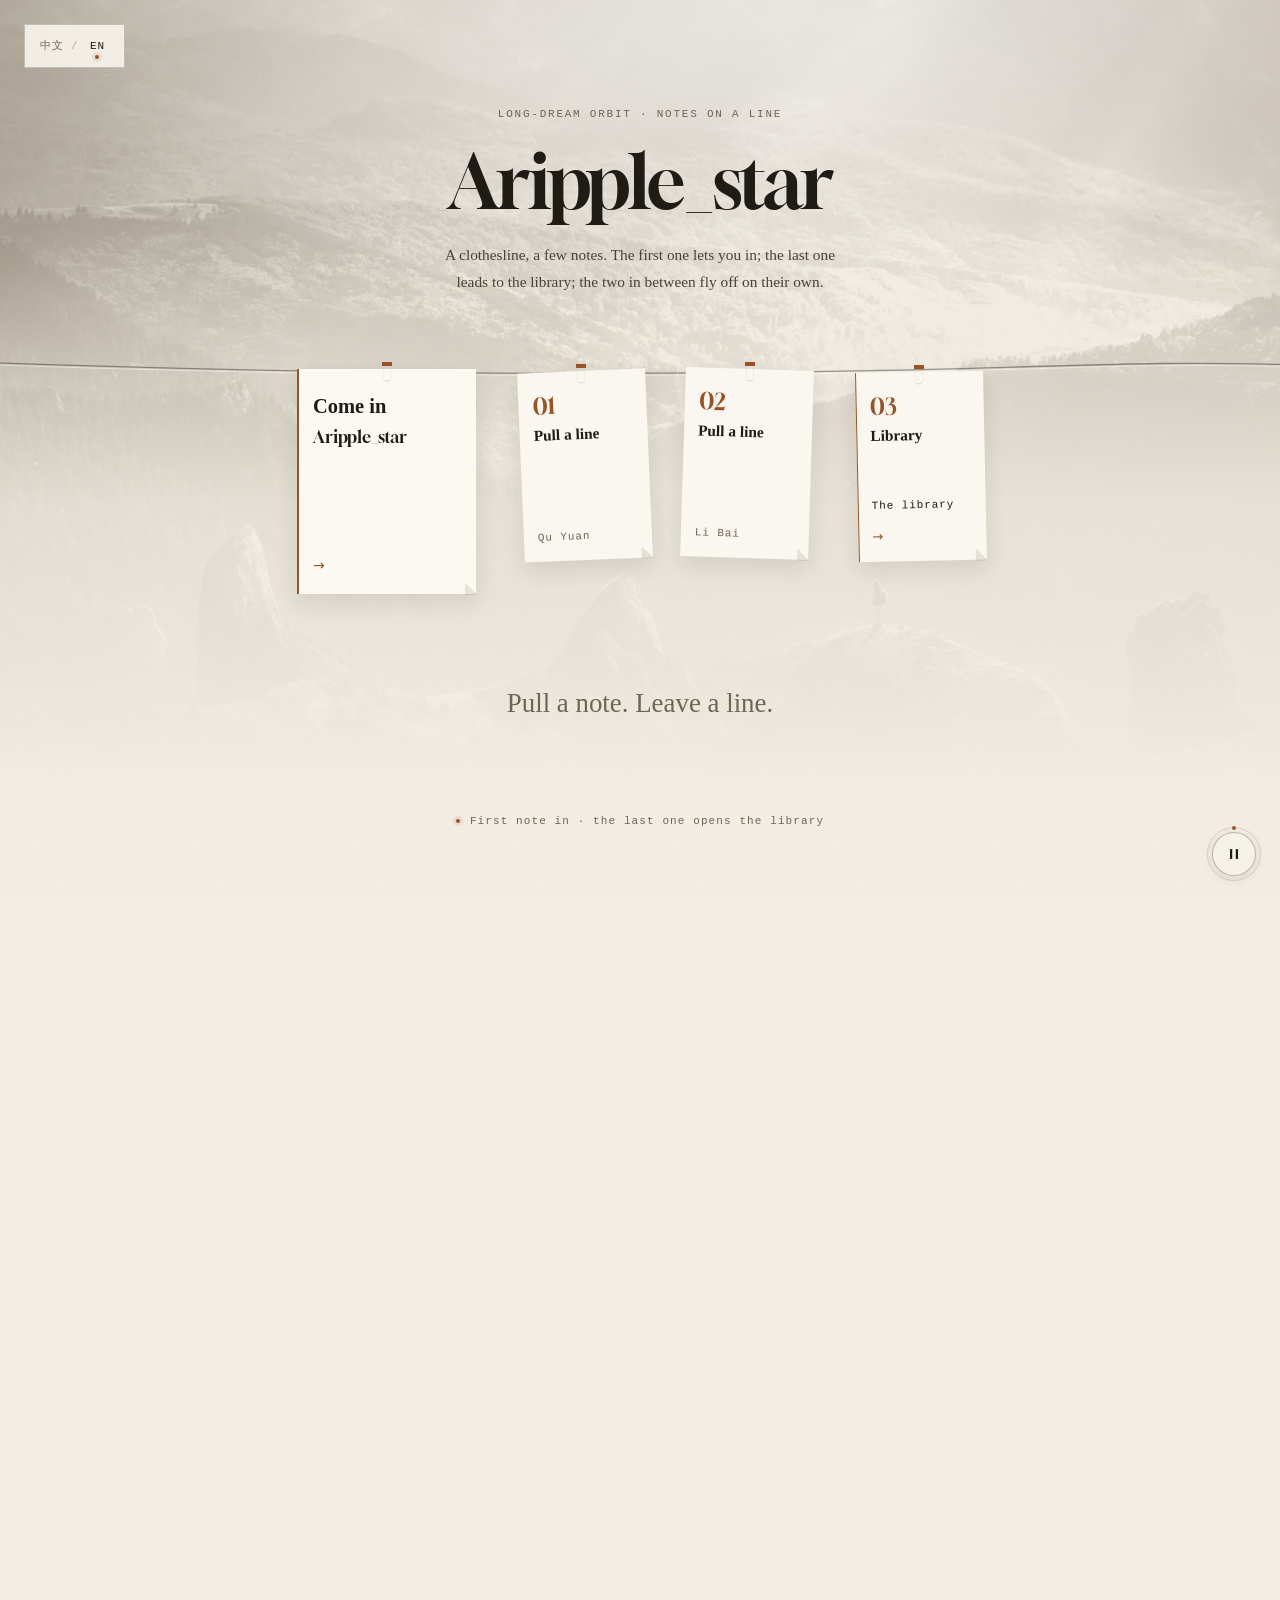
==== commit bdb8803c: "加入图书馆、游戏相册与加密阅读页，更新书签动效" ====
--- a/index.html
+++ b/index.html
@@ -3,11 +3,11 @@
 <head>
 <meta charset="UTF-8">
 <meta name="viewport" content="width=device-width, initial-scale=1, viewport-fit=cover">
-<title>Aripple_star — Redstone player · Liu Cixin reader · Code tinkerer</title>
-<meta name="description" content="Aripple_star's personal page: Minecraft redstone, Liu Cixin and science fiction, code, and a long dream of seeing the world.">
+<title>Aripple_star — Redstone, Liu Cixin, Code</title>
+<meta name="description" content="Aripple_star's personal page: Minecraft redstone, Liu Cixin and science fiction, some code, and a long dream of seeing the world.">
 <meta name="theme-color" content="#f3eee4">
-<meta property="og:title" content="Aripple_star — Redstone player · Liu Cixin reader · Code tinkerer">
-<meta property="og:description" content="Minecraft redstone, Liu Cixin and science fiction, code, and a long dream of seeing the world.">
+<meta property="og:title" content="Aripple_star — Redstone, Liu Cixin, Code">
+<meta property="og:description" content="Minecraft redstone, Liu Cixin and science fiction, some code, and a long dream of seeing the world.">
 <meta property="og:type" content="website">
 <meta property="og:url" content="https://hajcklll.github.io/Instructions-/">
 <meta property="og:image" content="https://hajcklll.github.io/Instructions-/share.jpg">
@@ -18,9 +18,10 @@
 <link rel="icon" href="data:image/svg+xml,%3Csvg xmlns='http://www.w3.org/2000/svg' viewBox='0 0 32 32'%3E%3Crect width='32' height='32' fill='%23f3eee4'/%3E%3Cellipse cx='16' cy='16' rx='11' ry='5' fill='none' stroke='%239c5326' stroke-width='1.2' transform='rotate(-18 16 16)'/%3E%3Ccircle cx='16' cy='16' r='2.2' fill='%231f1b15'/%3E%3C/svg%3E">
 <link rel="preload" href="assets/fonts/gloock-latin.woff2" as="font" type="font/woff2" crossorigin>
 <link rel="preload" href="assets/bg-ridge-light.webp" as="image" type="image/webp">
-<link rel="stylesheet" href="styles.css?v=20261125c">
+<link rel="stylesheet" href="styles.css?v=20261126w">
 <script>
   if (location.search.indexOf('static') !== -1) document.documentElement.setAttribute('data-motion', 'off');
+  if (!location.hash && location.search.indexOf('cover=off') === -1) document.documentElement.classList.add('cover-open');
   document.documentElement.classList.add('js', 'm-enter');
   setTimeout(function () { document.documentElement.classList.add('m-enter-done'); }, 900);
   setTimeout(function () { document.documentElement.classList.add('i18n-ready'); }, 1500);
@@ -32,15 +33,27 @@
   <button class="lang__btn is-active" type="button" data-set-lang="zh" aria-pressed="true" lang="zh-CN">中文</button>
   <span class="lang__sep" aria-hidden="true">/</span>
   <button class="lang__btn" type="button" data-set-lang="en" aria-pressed="false" lang="en">EN</button>
+  <span class="lang__bead" aria-hidden="true"></span>
 </div>
+<button class="cover-return" type="button" data-cover-return data-i18n-aria="cover.backAria">
+  <svg class="cover-return__mark" viewBox="0 0 12 16" aria-hidden="true"><path d="M1 1h10v14L6 11 1 15Z"></path></svg>
+  <span data-i18n="cover.back">书签</span>
+</button>
 <div class="grain" aria-hidden="true"></div>
+<svg class="threads" aria-hidden="true">
+  <path class="threads__line" d=""></path>
+  <circle class="threads__node threads__node--from" r="2.1"></circle>
+  <circle class="threads__node threads__node--to" r="2.7"></circle>
+</svg>
 
 <button class="motion-toggle" type="button" aria-pressed="false" aria-label="暂停动效">
+  <span class="motion-toggle__orbit" aria-hidden="true"><i></i></span>
   <svg class="motion-toggle__pause" viewBox="0 0 16 16" aria-hidden="true"><rect x="4" y="3" width="2.2" height="10" rx=".6"></rect><rect x="9.8" y="3" width="2.2" height="10" rx=".6"></rect></svg>
   <svg class="motion-toggle__play" viewBox="0 0 16 16" aria-hidden="true"><path d="M5 3.2 12.4 8 5 12.8Z"></path></svg>
 </button>
 
 <nav class="stations" aria-label="页面站点">
+  <span class="stations__rail" aria-hidden="true"><i class="stations__signal"></i></span>
   <ol class="stations__list">
     <li><a class="stations__item" href="#about" aria-label="关于"><span class="stations__dot"></span><span class="stations__label" data-i18n="nav.about">关于</span></a></li>
     <li><a class="stations__item" href="#numbers" aria-label="一些数字"><span class="stations__dot"></span><span class="stations__label" data-i18n="nav.numbers">一些数字</span></a></li>
@@ -52,6 +65,94 @@
     <li><a class="stations__item" href="#contact" aria-label="找到我"><span class="stations__dot"></span><span class="stations__label" data-i18n="nav.contact">找到我</span></a></li>
   </ol>
 </nav>
+
+<!-- ── 封面：晾衣绳上的便签 ─────────────────────── -->
+<section class="cover" id="cover" aria-labelledby="cover-title" data-cover>
+  <div class="cover-loader" aria-hidden="true">
+    <div class="cover-loader__inner">
+      <p class="cover-loader__mark">Aripple_star</p>
+      <span class="cover-loader__line"></span>
+      <p class="cover-loader__label" data-i18n="cover.loading">正在晾便签</p>
+    </div>
+  </div>
+  <div class="cover-leaves" aria-hidden="true">
+    <i class="cover-leaf cover-leaf--1"></i>
+    <i class="cover-leaf cover-leaf--2"></i>
+    <i class="cover-leaf cover-leaf--3"></i>
+    <i class="cover-leaf cover-leaf--4"></i>
+    <i class="cover-leaf cover-leaf--5"></i>
+    <i class="cover-leaf cover-leaf--6"></i>
+    <i class="cover-leaf cover-leaf--7"></i>
+    <i class="cover-leaf cover-leaf--8"></i>
+    <i class="cover-leaf cover-leaf--9"></i>
+  </div>
+  <div class="cover__inner wrap">
+    <p class="cover__eyebrow" data-i18n="cover.eyebrow">长梦轨道 · 晾着的便签</p>
+    <p class="cover__title" id="cover-title">Aripple_star</p>
+    <p class="cover__sub" data-i18n="cover.sub">一条晾衣绳，几张便签。第一张带你进门，最后一张去图书馆，中间两张自己会飞。</p>
+
+    <div class="cover__line">
+      <svg class="cover__rope" viewBox="0 0 1200 60" preserveAspectRatio="none" aria-hidden="true">
+        <path d="M-40 24 C 260 34, 560 36, 800 32 S 1080 22, 1240 26"></path>
+        <path class="cover__rope-hi" d="M-40 26 C 260 36, 560 38, 800 34 S 1080 24, 1240 28"></path>
+      </svg>
+      <ul class="cover__notes">
+        <li class="cover-note cover-note--enter">
+          <span class="cover-note__pin" aria-hidden="true"></span>
+          <span class="cover-note__sway">
+            <a class="cover-note__body" href="?cover=off#main" data-cover-enter>
+              <span class="cover-note__word" data-i18n="cover.enter">进来</span>
+              <span class="cover-note__name">Aripple_star</span>
+              <span class="cover-note__arrow" aria-hidden="true">→</span>
+            </a>
+          </span>
+        </li>
+        <li class="cover-note" data-cover-quote="4">
+          <span class="cover-note__pin" aria-hidden="true"></span>
+          <span class="cover-note__sway">
+            <button class="cover-note__body" type="button">
+              <span class="cover-note__num" aria-hidden="true">01</span>
+              <span class="cover-note__word" data-i18n="cover.pull">抽一句</span>
+              <span class="cover-note__src"></span>
+            </button>
+          </span>
+        </li>
+        <li class="cover-note" data-cover-quote="7">
+          <span class="cover-note__pin" aria-hidden="true"></span>
+          <span class="cover-note__sway">
+            <button class="cover-note__body" type="button">
+              <span class="cover-note__num" aria-hidden="true">02</span>
+              <span class="cover-note__word" data-i18n="cover.pull">抽一句</span>
+              <span class="cover-note__src"></span>
+            </button>
+          </span>
+        </li>
+        <li class="cover-note cover-note--library">
+          <span class="cover-note__pin" aria-hidden="true"></span>
+          <span class="cover-note__sway">
+            <a class="cover-note__body" href="library.html?lang=zh" data-cover-library data-i18n-aria="cover.libraryAria">
+              <span class="cover-note__num" aria-hidden="true">03</span>
+              <span class="cover-note__word" data-i18n="cover.library">图书馆</span>
+              <span class="cover-note__src" data-i18n="cover.librarySrc">四本馆藏</span>
+              <span class="cover-note__arrow" aria-hidden="true">→</span>
+            </a>
+          </span>
+        </li>
+      </ul>
+    </div>
+
+    <div class="cover__quote is-prompt" aria-live="polite">
+      <p class="cover__quote-text">
+        <span class="cover__quote-full sr-only"></span>
+        <span class="cover__quote-type" aria-hidden="true"></span>
+        <span class="cover__quote-caret" aria-hidden="true"></span>
+      </p>
+      <p class="cover__quote-src"></p>
+    </div>
+
+    <p class="cover__hint" data-i18n="cover.hint">第一张进门 · 最后一张去图书馆</p>
+  </div>
+</section>
 
 <main id="main">
 
@@ -83,7 +184,7 @@
         <span class="hero__name-line" aria-hidden="true"><span class="ch" style="--i:0">A</span><span class="ch" style="--i:1">r</span><span class="ch" style="--i:2">i</span><span class="ch" style="--i:3">p</span><span class="ch" style="--i:4">p</span><span class="ch" style="--i:5">l</span><span class="ch" style="--i:6">e</span><span class="ch" style="--i:7">_</span><span class="ch" style="--i:8">s</span><span class="ch" style="--i:9">t</span><span class="ch" style="--i:10">a</span><span class="ch" style="--i:11">r</span></span>
       </h1>
       <p class="hero__tag">
-        <span class="hero__tag-static" data-i18n="hero.tag">生电玩家 · 刘慈欣书迷 · 代码折腾者</span>
+        <span class="hero__tag-static" data-i18n="hero.tag">玩红石 · 读刘慈欣 · 写点代码</span>
         <span class="hero__tag-type" aria-hidden="true"><span class="hero__tag-text"></span><span class="hero__caret"></span></span>
       </p>
     </div>
@@ -103,20 +204,22 @@
 
   <!-- ── 关于 ───────────────────────────────────── -->
   <section class="section about phase-deep has-stars" id="about" aria-labelledby="about-h">
+    <div class="seam seam--valley" aria-hidden="true" style="--prev:#f3eee4; --i:1"></div>
     <div class="about__photo" aria-hidden="true"></div>
     <div class="wrap about__grid">
       <div class="about__copy">
         <h2 class="section-title" id="about-h" data-i18n="about.title">关于</h2>
-        <p class="about__lead" data-reveal style="--i:0" data-i18n="about.lead">随和，慢性子，偶尔犯懒。</p>
-        <p data-reveal style="--i:1" data-i18n-html="about.p1">喜欢在 Minecraft 里搭红石机器 —— 生电这块还是个小萌新，但看着机器自己跑起来的那一刻，是真会上瘾。也喜欢在编辑器里跟编译器较劲，敲点<span class="mark">没什么用但很好玩</span>的小玩意儿。</p>
-        <p data-reveal style="--i:2" data-i18n-html="about.p2">看刘慈欣的书，听音乐，看风景。“面壁”在《三体》里是面壁计划；签名里那句“面壁十年”，出自周恩来。</p>
-        <p class="about__dream" data-reveal style="--i:3" data-i18n="about.dream">梦想是走遍全世界：慢慢来，但一定要去。</p>
+        <p class="about__lead" data-reveal style="--i:0" data-i18n-html="about.lead">嗯，慢性子，<span class="nowrap">随和</span>，偶尔犯懒。</p>
+        <p data-reveal style="--i:1" data-i18n-html="about.p1">喜欢在 Minecraft 里搭红石机器。生电这块还是个小萌新啦，但机器自己跑起来的那一下，真的会看上瘾。也爱在编辑器里跟编译器较劲，敲点<span class="mark">没什么用、但很好玩</span>的小东西。</p>
+        <p data-reveal style="--i:2" data-i18n-html="about.p2">看刘慈欣，听歌，看风景。“面壁”在《三体》里是面壁计划；签名里的“面壁十年”，是周恩来写的。</p>
+        <p class="about__dream" data-reveal style="--i:3" data-i18n="about.dream">想走遍全世界。慢慢来，但一定要去。</p>
       </div>
       <figure class="about__figure" data-reveal style="--i:1">
         <div class="portrait">
           <span class="portrait__ring" aria-hidden="true"></span>
           <span class="portrait__dot" aria-hidden="true"></span>
           <img src="assets/avatar.webp" alt="Aripple_star 的头像" data-i18n-alt="about.avatarAlt" width="396" height="396" decoding="async">
+          <span class="portrait__shine" aria-hidden="true"></span>
         </div>
       </figure>
     </div>
@@ -124,6 +227,7 @@
 
   <!-- ── 一些数字 ───────────────────────────────── -->
   <section class="section numbers phase-predawn has-stars" id="numbers" aria-labelledby="numbers-h">
+    <div class="seam" aria-hidden="true" style="--prev:#f2ede3; --i:2"></div>
     <div class="wrap">
       <h2 class="section-title" id="numbers-h" data-i18n="numbers.title">一些数字</h2>
       <div class="readouts">
@@ -143,12 +247,13 @@
           <span class="readout-big__rule" aria-hidden="true"></span>
         </div>
       </div>
-      <p class="numbers__note" data-reveal style="--i:3" data-i18n="numbers.note">B 站数据截至 2026.11</p>
+      <p class="numbers__note" data-reveal style="--i:3" data-i18n="numbers.note">B 站数据，截至 2026.11</p>
     </div>
   </section>
 
   <!-- ── 在折腾什么 ─────────────────────────────── -->
   <section class="section doing phase-predawn-2 has-stars has-arc" id="doing" aria-labelledby="doing-h">
+    <div class="seam" aria-hidden="true" style="--prev:#f0ebe1; --i:3"></div>
     <div class="wrap">
       <h2 class="section-title" id="doing-h" data-i18n="doing.title">在折腾什么</h2>
       <ol class="pursuits">
@@ -156,7 +261,7 @@
           <span class="pursuit__pulse" aria-hidden="true"></span>
           <div class="pursuit__body">
             <h3 class="pursuit__title"><span class="pursuit__name" data-i18n="doing.1.title">Minecraft 生电</span> <span class="pursuit__key">redstone</span></h3>
-            <p class="pursuit__text" data-i18n="doing.1.text">红石机器爱好者，自称小萌新。喜欢自动化搭起来之后，那种“它自己会跑”的安静。</p>
+            <p class="pursuit__text" data-i18n="doing.1.text">红石机器爱好者，还是小萌新。喜欢自动化搭好之后，那种“它自己会跑”的安静。</p>
           </div>
           <svg class="pursuit__art" viewBox="0 0 140 84" aria-hidden="true">
             <path d="M8 62h34v-8H8zM48 54h22V44H48zM76 44h20v-8H76z" fill="none"></path>
@@ -169,7 +274,7 @@
           <span class="pursuit__pulse" aria-hidden="true"></span>
           <div class="pursuit__body">
             <h3 class="pursuit__title"><span class="pursuit__name" data-i18n="doing.2.title">科幻与刘慈欣</span> <span class="pursuit__key">fiction</span></h3>
-            <p class="pursuit__text" data-i18n="doing.2.text">看他的书，也看他把人的尺度放到宇宙里去量。《三体》的面壁计划，和签名里那句“面壁十年”，在我这儿是同一个姿势。</p>
+            <p class="pursuit__text" data-i18n="doing.2.text">看刘慈欣，也看他把人的尺度放到宇宙里量。《三体》的面壁计划，和签名里的“面壁十年”，在我这儿是同一个姿势。</p>
           </div>
           <svg class="pursuit__art" viewBox="0 0 140 84" aria-hidden="true">
             <circle cx="70" cy="44" r="18" fill="none"></circle>
@@ -182,7 +287,7 @@
           <span class="pursuit__pulse" aria-hidden="true"></span>
           <div class="pursuit__body">
             <h3 class="pursuit__title"><span class="pursuit__name" data-i18n="doing.3.title">写代码</span> <span class="pursuit__key">code</span></h3>
-            <p class="pursuit__text" data-i18n="doing.3.text">爱折腾各种小玩意儿，想到什么就动手试试。GitHub 上零零散散放了一些。</p>
+            <p class="pursuit__text" data-i18n="doing.3.text">爱折腾小玩意儿，想到什么就动手试试。GitHub 上零零散散放了一些。</p>
           </div>
           <svg class="pursuit__art" viewBox="0 0 140 84" aria-hidden="true">
             <path d="M34 24 16 42l18 18M62 24l18 18-18 18" fill="none"></path>
@@ -194,7 +299,7 @@
           <span class="pursuit__pulse" aria-hidden="true"></span>
           <div class="pursuit__body">
             <h3 class="pursuit__title"><span class="pursuit__name" data-i18n="doing.4.title">音乐与风景</span> <span class="pursuit__key">wander</span></h3>
-            <p class="pursuit__text" data-i18n="doing.4.text">耳机里放着歌，看窗外往后跑。走遍世界这件事，是早晚要做的。</p>
+            <p class="pursuit__text" data-i18n="doing.4.text">耳机里放着歌，看窗外往后跑。走遍世界这件事，早晚要做的。</p>
           </div>
           <svg class="pursuit__art" viewBox="0 0 140 84" aria-hidden="true">
             <path d="M8 60h124" fill="none"></path>
@@ -209,17 +314,18 @@
 
   <!-- ── 书单 ───────────────────────────────────── -->
   <section class="section reading phase-predawn has-stars" id="reading" aria-labelledby="reading-h">
+    <div class="seam" aria-hidden="true" style="--prev:#f1ece2; --i:4"></div>
     <div class="wrap">
       <h2 class="section-title" id="reading-h" data-i18n="reading.title">书单</h2>
-      <p class="reading__lead" data-reveal style="--i:0" data-i18n="reading.lead">如果你也是从《三体》进来的，这几本可以接着读。</p>
+      <p class="reading__lead" data-reveal style="--i:0" data-i18n="reading.lead">要是你也是从《三体》进来的，这几本可以接着看。</p>
       <ol class="reading__list">
         <li class="book" data-reveal style="--i:0">
           <h3 class="book__title"><span data-i18n="reading.1.title">《三体》三部曲</span> <span class="book__year">2006–2010</span></h3>
-          <p class="book__note" data-i18n="reading.1.note">面壁计划、黑暗森林、死神永生。先把这套读完，再读别的。</p>
+          <p class="book__note" data-i18n="reading.1.note">面壁计划、黑暗森林、死神永生。先读这套，别的以后再说。</p>
         </li>
         <li class="book" data-reveal style="--i:1">
           <h3 class="book__title"><span data-i18n="reading.2.title">《球状闪电》</span> <span class="book__year">2004</span></h3>
-          <p class="book__note" data-i18n="reading.2.note">宏电子、量子玫瑰，还有一场只在被观察时才存在的雨。</p>
+          <p class="book__note" data-i18n="reading.2.note">宏电子、量子玫瑰，还有一场只在你看着它时才存在的雨。</p>
         </li>
         <li class="book" data-reveal style="--i:2">
           <h3 class="book__title"><span data-i18n="reading.3.title">《超新星纪元》</span> <span class="book__year">1991</span></h3>
@@ -234,12 +340,13 @@
           <p class="book__note" data-i18n="reading.5.note">一个神级文明拆掉太阳系，只为存下所有可能的诗。</p>
         </li>
       </ol>
-      <p class="reading__note" data-reveal style="--i:5" data-i18n="reading.note">先读《三体》，再往外走；不是必读顺序。</p>
+      <p class="reading__note" data-reveal style="--i:5" data-i18n="reading.note">先读《三体》，再往外走。不是必读顺序，随便挑。</p>
     </div>
   </section>
 
   <!-- ── 两句话：滚动点亮的时刻 ─────────────────── -->
   <section class="section motto phase-dawn" id="motto" data-moment aria-labelledby="motto-h">
+    <div class="seam seam--sunrise" aria-hidden="true" style="--prev:#f0ebe1; --i:5"></div>
     <div class="motto__sticky">
       <div class="wrap motto__grid">
         <div class="motto__en">
@@ -249,8 +356,8 @@
           <p class="motto__gloss" data-i18n="motto.gloss">On the wall for ten years, to break through; failing to cross the sea, still a hero.</p>
         </div>
         <div class="motto__cn" data-reveal style="--i:2">
-          <p class="motto__line" lang="zh-CN"><span class="motto__dim">面壁十年图破壁</span><span class="motto__lit" aria-hidden="true">面壁十年图破壁</span></p>
-          <p class="motto__line" lang="zh-CN"><span class="motto__dim">难酬蹈海亦英雄</span><span class="motto__lit" aria-hidden="true">难酬蹈海亦英雄</span></p>
+          <p class="motto__line" lang="zh-CN"><span class="motto__dim">面壁十年图破壁</span><span class="motto__lit" aria-hidden="true">面壁十年图破壁</span><span class="motto__head" aria-hidden="true"></span></p>
+          <p class="motto__line" lang="zh-CN"><span class="motto__dim">难酬蹈海亦英雄</span><span class="motto__lit" aria-hidden="true">难酬蹈海亦英雄</span><span class="motto__head" aria-hidden="true"></span></p>
           <p class="motto__from" data-i18n="motto.source">周恩来</p>
         </div>
       </div>
@@ -259,10 +366,11 @@
 
   <!-- ── 诗云：星图里的引文 ─────────────────────── -->
   <section class="section poem phase-daybreak" id="poem" data-moment aria-labelledby="poem-h">
+    <div class="seam seam--stars" aria-hidden="true" style="--prev:#f3e9dc; --i:6"></div>
     <div class="wrap poem__grid">
       <div class="poem__head">
         <h2 class="section-title" id="poem-h" data-i18n="poem.title">诗云</h2>
-        <p class="poem__lead" data-reveal style="--i:0" data-i18n-html="poem.lead">刘慈欣写过一篇《诗云》—— 一个神级文明把整个<span class="nowrap">太阳系</span>拆了，用来存下所有可能的诗。我摘了几句自己认的话，散在这片星海里。靠近它们，会亮一点。</p>
+        <p class="poem__lead" data-reveal style="--i:0" data-i18n-html="poem.lead">刘慈欣写过《诗云》：一个神级文明把<span class="nowrap">太阳系</span>拆了，就为了存下所有可能的诗。我摘了几句自己认的话，散在星海里。靠近一点，它们会亮。</p>
       </div>
 
       <div class="poem__side" data-reveal style="--i:1">
@@ -335,15 +443,21 @@
 
   <!-- ── 关于这个页面 ───────────────────────────── -->
   <section class="section colophon phase-morning has-arc" id="colophon" aria-labelledby="colophon-h">
+    <div class="seam" aria-hidden="true" style="--prev:#f1efe7; --i:7"></div>
     <div class="wrap colophon__grid">
       <div>
         <h2 class="section-title" id="colophon-h" data-i18n="colophon.title">关于这个页面</h2>
         <p class="colophon__note" data-reveal style="--i:0" data-i18n="colophon.note">没有框架，没有构建步骤。想改哪儿，改哪儿。</p>
         <h3 class="log__title" data-reveal style="--i:1" data-i18n="log.title">轨道日志</h3>
         <ol class="log" data-i18n-aria="log.aria">
-          <li data-reveal style="--i:2"><time datetime="2026-11-25">2026.11.25</time><span data-i18n="log.3">为纪念黎曼猜想的一个证明被公布，诗云添了一枚独立诗签：临界线。</span></li>
-          <li data-reveal style="--i:3"><time datetime="2026-11-14">2026.11.14</time><span data-i18n="log.1">亮色纸本版：中英切换、书单、8 句诗云、默认英文。</span></li>
-          <li data-reveal style="--i:4"><time datetime="2026-11-14">2026.11.14</time><span data-i18n="log.2">长梦轨道初版：夜→日相位、首屏轨道、诗云星图。</span></li>
+          <li data-reveal style="--i:2"><time datetime="2026-11-26">2026.11.26</time><span data-i18n="log.8">回风、可读版与相册：飞走的书签会从上面飘回来再抽一句；溯梦有了线上阅读页；两页 opus 写进图书馆；又添了一本 11 张的游戏相册。</span></li>
+          <li data-reveal style="--i:3"><time datetime="2026-11-26">2026.11.26</time><span data-i18n="log.7">书页风起：封面添了落叶和随风晃的便签；图书馆挪到第 4 张，另添上课小创作和一本只在中文里的彩蛋。</span></li>
+          <li data-reveal style="--i:4"><time datetime="2026-11-26">2026.11.26</time><span data-i18n="log.6">图书馆版：把两本网页放上书架，另几本先写着未收录。</span></li>
+          <li data-reveal style="--i:5"><time datetime="2026-11-26">2026.11.26</time><span data-i18n="log.5">封面版：一条晾衣绳、四张便签；第一张进门，其余落下一句。</span></li>
+          <li data-reveal style="--i:6"><time datetime="2026-11-26">2026.11.26</time><span data-i18n="log.4">接缝版：上一相的纸色漫进下一节；站点轨有了进度；诗云牵一条从名单到星图的线。</span></li>
+          <li data-reveal style="--i:7"><time datetime="2026-11-25">2026.11.25</time><span data-i18n="log.3">为纪念黎曼猜想的一个证明被公布，诗云添了一枚独立诗签：临界线。</span></li>
+          <li data-reveal style="--i:8"><time datetime="2026-11-14">2026.11.14</time><span data-i18n="log.1">亮色纸本版：中英切换、书单、8 句诗云。</span></li>
+          <li data-reveal style="--i:9"><time datetime="2026-11-14">2026.11.14</time><span data-i18n="log.2">长梦轨道初版：夜→日相位、首屏轨道、诗云星图。</span></li>
         </ol>
       </div>
       <dl class="specs">
@@ -351,17 +465,19 @@
         <div class="spec" data-reveal style="--i:1"><dt data-i18n="colophon.type">字体</dt><dd data-i18n="colophon.type.text">Gloock 拉丁字面随站点本地加载；中文走系统衬线字体，不请求外部字体服务。</dd></div>
         <div class="spec" data-reveal style="--i:2"><dt data-i18n="colophon.zero">零外部请求</dt><dd data-i18n="colophon.zero.text">没有 CDN、统计脚本或第三方请求，断网也能看。</dd></div>
         <div class="spec" data-reveal style="--i:3"><dt data-i18n="colophon.canvas">Canvas</dt><dd data-i18n="colophon.canvas.text">首屏轨道是 SVG；诗云星图是 Canvas 2D，按需重绘。</dd></div>
-        <div class="spec" data-reveal style="--i:4"><dt data-i18n="colophon.motion">动效</dt><dd data-i18n="colophon.motion.text">版块进视口时轻轻上浮，章节标题逐字写出；以 transform、opacity 和颜色为主，尊重系统的减少动态设置，可以随时关掉。</dd></div>
+        <div class="spec" data-reveal style="--i:4"><dt data-i18n="colophon.motion">动效</dt><dd data-i18n="colophon.motion.text">版块进视口时轻轻上浮，章节标题逐字写出；接缝随滚动换相，站点轨亮起进度，诗云在名单与星图之间牵一条线。以 transform、opacity 和颜色为主，尊重系统的减少动态设置，可以随时关掉。</dd></div>
         <div class="spec" data-reveal style="--i:5"><dt data-i18n="colophon.hand">手写</dt><dd data-i18n="colophon.hand.text">没有依赖，没有编译。一个 HTML、一个 CSS、一个脚本，读完就能改。</dd></div>
+        <div class="spec" data-reveal style="--i:6"><dt data-i18n="colophon.seam">接缝</dt><dd data-i18n="colophon.seam.text">章节不是切开的：上一相的纸色会漫进下一节，照片在边界前先化开。</dd></div>
       </dl>
     </div>
   </section>
 
   <!-- ── 找到我 ─────────────────────────────────── -->
   <section class="section contact phase-day" id="contact" aria-labelledby="contact-h">
+    <div class="seam seam--noon" aria-hidden="true" style="--prev:#f3efe5; --i:8"></div>
     <div class="wrap contact__inner">
       <h2 class="section-title contact__title" id="contact-h" data-i18n="contact.title">找到我</h2>
-      <p class="contact__lead" data-reveal style="--i:0" data-i18n="contact.lead">B 站、GitHub、邮箱，三个地方都能找到我。</p>
+      <p class="contact__lead" data-reveal style="--i:0" data-i18n="contact.lead">想找我的话，B 站、GitHub、邮箱都行。回得可能慢一点，但会看。</p>
 
       <div class="contact__links">
         <a class="contact__link" data-reveal style="--i:0" href="https://space.bilibili.com/3546669826181699" target="_blank" rel="noopener noreferrer">
@@ -383,7 +499,8 @@
 
       <footer class="footer" data-reveal style="--i:3">
         <p>Aripple_star · 2026</p>
-        <p data-i18n="footer.credit">Gloock by Duarte Pinto, SIL OFL 1.1 · 摄影 Unsplash · 星空 NASA/ESA（Hubble XDF） · 数据截至 2026.11</p>
+        <p class="footer__credit" tabindex="0" data-i18n="footer.credit">Gloock by Duarte Pinto, SIL OFL 1.1 · 摄影 Unsplash · 星空 NASA/ESA（Hubble XDF） · 数据截至 2026.11</p>
+        <p class="footer__key" lang="en" aria-hidden="true">spare key · <b>123456889</b></p>
         <a class="footer__top" href="#hero"><span data-i18n="footer.top">回到轨道顶部</span> <svg class="footer__arrow" viewBox="0 0 16 16" aria-hidden="true"><path d="M8 13V3M4 7l4-4 4 4"></path></svg></a>
       </footer>
     </div>
@@ -396,13 +513,13 @@
   "@context": "https://schema.org",
   "@type": "Person",
   "name": "Aripple_star",
-  "description": "生电玩家、刘慈欣书迷、代码折腾者。",
+  "description": "玩红石、读刘慈欣、写点代码。",
   "sameAs": [
     "https://github.com/hajcklll",
     "https://space.bilibili.com/3546669826181699"
   ]
 }
 </script>
-<script src="script.js?v=20261125c"></script>
+<script src="script.js?v=20261126w"></script>
 </body>
 </html>
--- a/styles.css
+++ b/styles.css
@@ -47,7 +47,6 @@
   font-family: var(--sans);
   font-size: 16px;
   line-height: 1.7;
-  overflow-x: hidden;
   caret-color: #9c5326;
   -webkit-font-smoothing: antialiased;
   -moz-osx-font-smoothing: grayscale;
@@ -143,6 +142,33 @@
   background-size: 160px 160px;
 }
 
+/* ── 名单到星图的连线 ─────────────────────────── */
+.threads {
+  position: fixed;
+  inset: 0;
+  z-index: 70;
+  width: 100%;
+  height: 100%;
+  overflow: visible;
+  pointer-events: none;
+  opacity: 0;
+  transition: opacity .26s var(--ease);
+}
+.threads.is-live { opacity: 1; }
+.threads__line {
+  fill: none;
+  stroke: var(--accent);
+  stroke-width: 1;
+  stroke-linecap: round;
+  stroke-dasharray: 2 6;
+  opacity: .6;
+}
+.threads__node { fill: var(--accent); opacity: 0; transition: opacity .2s var(--ease); }
+.threads.is-live .threads__node { opacity: .92; }
+@media (max-width: 760px), (prefers-reduced-motion: reduce) {
+  .threads { display: none; }
+}
+
 .has-stars::before {
   content: "";
   position: absolute;
@@ -205,6 +231,60 @@
 }
 .section > .wrap { position: relative; z-index: 2; }
 
+/* ── 接缝：上一节的纸色漫进这一节 ─────────────── */
+/* 每个非首屏章节顶上都有一层上一相的纸色，向下化开。
+   它不是一条分割线，而是光在换相位时的一次呼吸。 */
+.seam {
+  --seam-fade: linear-gradient(
+    to bottom,
+    var(--prev) 0%,
+    color-mix(in srgb, var(--prev) 78%, transparent) 30%,
+    color-mix(in srgb, var(--prev) 30%, transparent) 66%,
+    transparent 100%
+  );
+  position: absolute;
+  inset: 0 0 auto;
+  z-index: 1;
+  height: clamp(190px, 34vh, 340px);
+  pointer-events: none;
+  background:
+    radial-gradient(ellipse 74% 52% at 6% 0%, rgba(156, 83, 38, .055), transparent 62%),
+    var(--seam-fade);
+}
+/* 首屏不是 .section，底下没有那层铜色；这里只留纸色 */
+.seam--valley { background: var(--seam-fade); }
+.seam::before {
+  content: "";
+  position: absolute;
+  inset: 0;
+  background:
+    radial-gradient(ellipse 62% 82% at 30% 58%, rgba(255, 255, 255, .30), transparent 70%),
+    radial-gradient(ellipse 46% 62% at 82% 70%, rgba(156, 83, 38, .05), transparent 72%);
+  -webkit-mask-image: linear-gradient(to bottom, transparent 0%, #000 34%, #000 100%);
+  mask-image: linear-gradient(to bottom, transparent 0%, #000 34%, #000 100%);
+}
+.seam--sunrise::before {
+  background:
+    radial-gradient(ellipse 44% 90% at calc(16% + var(--i, 0) * 8%) 62%, rgba(156, 83, 38, .13), transparent 70%),
+    radial-gradient(ellipse 62% 82% at 30% 58%, rgba(255, 255, 255, .26), transparent 70%);
+}
+.seam--stars::before {
+  background:
+    url("data:image/svg+xml,%3Csvg xmlns='http://www.w3.org/2000/svg' width='240' height='240'%3E%3Cg fill='%231f1b15'%3E%3Ccircle cx='18' cy='36' r='.7' opacity='.5'/%3E%3Ccircle cx='62' cy='14' r='.5' opacity='.3'/%3E%3Ccircle cx='104' cy='52' r='.6' opacity='.4'/%3E%3Ccircle cx='146' cy='22' r='.45' opacity='.28'/%3E%3Ccircle cx='196' cy='64' r='.7' opacity='.46'/%3E%3Ccircle cx='34' cy='96' r='.5' opacity='.3'/%3E%3Ccircle cx='88' cy='112' r='.6' opacity='.36'/%3E%3Ccircle cx='176' cy='124' r='.7' opacity='.42'/%3E%3C/g%3E%3C/svg%3E") 0 0 / 240px 240px,
+    radial-gradient(ellipse 70% 80% at 34% 60%, rgba(255, 255, 255, .24), transparent 72%);
+  opacity: .8;
+  -webkit-mask-image: linear-gradient(to bottom, transparent 0%, #000 40%, transparent 100%);
+  mask-image: linear-gradient(to bottom, transparent 0%, #000 40%, transparent 100%);
+}
+.seam--noon::before {
+  background:
+    radial-gradient(ellipse 70% 100% at 24% 60%, rgba(255, 255, 255, .45), transparent 72%),
+    radial-gradient(ellipse 40% 70% at 86% 72%, rgba(156, 83, 38, .06), transparent 70%);
+}
+@media (max-width: 900px) {
+  .seam { height: clamp(150px, 26vh, 240px); }
+}
+
 /* 无照片的章节：一道裁出画面的轨道弧，让纸面有远山一样的层次
    overflow 收在本节里，弧线不撑出横向滚动条 */
 .has-arc { overflow: hidden; }
@@ -259,6 +339,20 @@
   transition: transform .3s var(--ease);
 }
 .section-title:hover::after { transform: scaleX(1); }
+.section-title::before {
+  content: "";
+  position: absolute;
+  right: -9px;
+  bottom: calc(-.16em - 1.5px);
+  width: 4px;
+  height: 4px;
+  border-radius: 50%;
+  background: var(--accent);
+  opacity: 0;
+  transform: scale(.3);
+  transition: opacity .2s var(--ease), transform .25s var(--ease);
+}
+.section-title:hover::before { opacity: 1; transform: none; }
 
 /* ── 站点导航 ─────────────────────────────────── */
 .stations {
@@ -278,15 +372,36 @@
   flex-direction: column;
   gap: 0;
 }
-.stations__list::before {
-  content: "";
+.stations__rail {
   position: absolute;
   left: 2px;
-  top: 20px;
-  bottom: 20px;
+  top: 22px;
+  bottom: 22px;
   width: 1px;
-  background: currentColor;
-  opacity: .32;
+  background: rgba(31, 27, 21, .32);
+  pointer-events: none;
+}
+.stations__signal {
+  position: absolute;
+  left: 0;
+  top: 0;
+  width: 1px;
+  height: calc(var(--station-p, 0) * 100%);
+  background: var(--accent);
+  opacity: 0;
+  transition: height .55s var(--ease-enter), opacity .3s var(--ease);
+}
+.stations.has-current .stations__signal { opacity: 1; }
+.stations__signal::after {
+  content: "";
+  position: absolute;
+  left: -1.5px;
+  bottom: -2px;
+  width: 4px;
+  height: 4px;
+  border-radius: 50%;
+  background: var(--accent);
+  box-shadow: 0 0 0 3px rgba(156, 83, 38, .10);
 }
 .stations__item {
   position: relative;
@@ -304,7 +419,7 @@
   border: 1px solid currentColor;
   border-radius: 50%;
   background: transparent;
-  transition: background .2s var(--ease), transform .2s var(--ease);
+  transition: background .2s var(--ease), border-color .2s var(--ease), transform .2s var(--ease);
 }
 .stations__label {
   position: absolute;
@@ -323,6 +438,11 @@
   background: var(--accent);
   border-color: var(--accent);
   transform: scale(1.55);
+}
+.stations__item:hover .stations__dot {
+  background: var(--accent);
+  border-color: var(--accent);
+  transform: scale(1.35);
 }
 .stations__item:hover .stations__label,
 .stations__item:focus-visible .stations__label { opacity: 1; transform: none; }
@@ -351,6 +471,30 @@
 .motion-toggle:hover { background: #fffdf8; }
 .motion-toggle:active { transform: scale(.96); }
 .motion-toggle svg { width: 16px; height: 16px; fill: currentColor; }
+/* 开关自己也是一条小轨道：暂停时，珠子停在原处 */
+.motion-toggle__orbit {
+  position: absolute;
+  inset: -6px;
+  border: 1px solid rgba(31, 27, 21, .13);
+  border-radius: 50%;
+  pointer-events: none;
+  animation: toggle-orbit 22s linear infinite;
+}
+.motion-toggle__orbit i {
+  position: absolute;
+  top: -2px;
+  left: 50%;
+  width: 4px;
+  height: 4px;
+  margin-left: -2px;
+  border-radius: 50%;
+  background: var(--accent);
+  transition: box-shadow .3s var(--ease), opacity .3s var(--ease);
+}
+.motion-toggle:hover .motion-toggle__orbit i { box-shadow: 0 0 0 4px rgba(156, 83, 38, .12); }
+@keyframes toggle-orbit { to { transform: rotate(1turn); } }
+html[data-motion="off"] .motion-toggle__orbit { animation-play-state: paused; }
+html[data-motion="off"] .motion-toggle__orbit i { opacity: .35; }
 .motion-toggle__play { display: none; }
 html[data-motion="off"] .motion-toggle__pause { display: none; }
 html[data-motion="off"] .motion-toggle__play { display: block; }
@@ -390,17 +534,72 @@
 .lang__btn:hover,
 .lang__btn:focus-visible { color: var(--accent); }
 .lang__btn.is-active { color: var(--ink); }
-.lang__btn.is-active::after {
-  content: "";
-  position: absolute;
-  left: 4px;
-  right: 4px;
-  bottom: 7px;
-  height: 1px;
+/* 铜点跟着当前语言走，像读针落到刻度上 */
+.lang__bead {
+  position: absolute;
+  bottom: 8px;
+  left: 0;
+  width: 4px;
+  height: 4px;
+  margin-left: -2px;
+  border-radius: 50%;
   background: var(--accent);
+  box-shadow: 0 0 0 3px rgba(156, 83, 38, .10);
+  pointer-events: none;
+  transition: left .34s var(--ease-enter);
 }
 .lang__sep { opacity: .45; }
 html:not(.js) .lang { display: none; }
+
+/* ── 回到书签页 ───────────────────────────────── */
+.cover-return {
+  display: none;
+  position: fixed;
+  top: max(clamp(14px, 2vw, 24px), calc(env(safe-area-inset-top, 0px) + 10px));
+  right: max(clamp(14px, 2vw, 24px), calc(env(safe-area-inset-right, 0px) + 10px));
+  z-index: 80;
+  align-items: center;
+  gap: 8px;
+  height: 44px;
+  padding: 0 13px 0 12px;
+  border: 1px solid rgba(31, 27, 21, .22);
+  background: rgba(247, 243, 234, .94);
+  color: var(--muted);
+  font-family: var(--mono);
+  font-size: 11px;
+  letter-spacing: .08em;
+  text-decoration: none;
+  cursor: pointer;
+  transition: color .15s var(--ease), border-color .15s var(--ease), background .15s var(--ease);
+}
+html.js .cover-return { display: inline-flex; }
+html.cover-open .cover-return,
+html.cover-leaving .cover-return { display: none; }
+.cover-return:hover,
+.cover-return:focus-visible {
+  color: var(--ink);
+  border-color: color-mix(in srgb, var(--accent) 55%, var(--line-strong));
+  background: #fffdf8;
+}
+.cover-return__mark {
+  width: 11px;
+  height: 15px;
+  fill: none;
+  stroke: var(--accent);
+  stroke-width: 1.2;
+  stroke-linejoin: round;
+}
+html[data-motion="off"] .cover-return { transition: none; }
+@media (max-width: 900px) {
+  .cover-return {
+    top: calc(max(clamp(14px, 2vw, 24px), calc(env(safe-area-inset-top, 0px) + 10px)) + 56px);
+    left: max(clamp(14px, 2vw, 24px), calc(env(safe-area-inset-left, 0px) + 10px));
+    right: auto;
+  }
+}
+@media (max-width: 380px) {
+  .cover-return { height: 40px; padding: 0 10px; }
+}
 
 /* 英文排版：标题和引文回到 Gloock，首屏标签允许换行 */
 html[data-lang="en"] .section-title {
@@ -482,7 +681,7 @@
   position: absolute;
   inset: 0;
   background:
-    linear-gradient(to bottom, transparent 52%, color-mix(in srgb, var(--bg) 80%, transparent) 94%),
+    linear-gradient(to bottom, transparent 52%, color-mix(in srgb, var(--bg) 80%, transparent) 94%, var(--bg) 100%),
     radial-gradient(ellipse 58% 58% at 50% 45%, color-mix(in srgb, var(--bg) 84%, transparent) 0%, color-mix(in srgb, var(--bg) 54%, transparent) 46%, transparent 76%);
 }
 .js .hero__photo { opacity: 0; transform: scale(1.035); }
@@ -521,6 +720,8 @@
   z-index: 2;
   text-align: center;
 }
+.hero__name:focus,
+.hero__name:focus-visible { outline: none; }
 .hero__name {
   margin: 0;
   font-family: var(--display);
@@ -632,33 +833,62 @@
   display: inline-flex;
   flex-direction: column;
   align-items: center;
-  gap: 10px;
+  gap: 12px;
+  padding-bottom: 2px;
   color: var(--muted);
   text-decoration: none;
   font-family: var(--mono);
   font-size: 11px;
   letter-spacing: .12em;
-  transition: color .15s var(--ease);
+  transition: color .18s var(--ease);
 }
 .cue:hover, .cue:focus-visible { color: var(--ink); }
+/* 轨道闸口：铜珠从上落到下，发亮的一段线跟着落下去 */
 .cue__line {
   position: relative;
   width: 1px;
-  height: 54px;
+  height: 62px;
   background: var(--line-strong);
+}
+.cue__line::before {
+  content: "";
+  position: absolute;
+  left: 50%;
+  top: 0;
+  width: 11px;
+  height: 1px;
+  background: var(--line-strong);
+  transform: translateX(-50%);
+}
+.cue__line::after {
+  content: "";
+  position: absolute;
+  left: 0;
+  top: 0;
+  width: 1px;
+  height: 0;
+  background: linear-gradient(to bottom, transparent, var(--accent));
+  transition: height .5s var(--ease-enter);
 }
 .cue__line i {
   position: absolute;
   left: 50%;
   bottom: 0;
-  width: 5px;
-  height: 5px;
+  width: 6px;
+  height: 6px;
   border-radius: 50%;
   background: var(--accent);
+  box-shadow: 0 0 0 0 rgba(156, 83, 38, .16);
   transform: translateX(-50%);
-  transition: transform .2s var(--ease);
-}
-.cue:hover .cue__line i, .cue:focus-visible .cue__line i { transform: translate(-50%, 4px); }
+  transition: transform .5s var(--ease-enter), box-shadow .3s var(--ease);
+}
+.cue:hover .cue__line::after,
+.cue:focus-visible .cue__line::after { height: 100%; }
+.cue:hover .cue__line i,
+.cue:focus-visible .cue__line i {
+  transform: translate(-50%, 6px);
+  box-shadow: 0 0 0 4px rgba(156, 83, 38, .10);
+}
 
 /* ── 关于 ─────────────────────────────────────── */
 .about { overflow: hidden; }
@@ -675,6 +905,18 @@
   -webkit-mask-image: radial-gradient(ellipse 82% 84% at 66% 44%, #000 0%, #000 56%, transparent 84%);
   mask-image: radial-gradient(ellipse 82% 84% at 66% 44%, #000 0%, #000 56%, transparent 84%);
 }
+/* 让山谷在进入下一节之前先化进纸里，而不是被一条直线切断 */
+.about::after {
+  content: "";
+  position: absolute;
+  left: 0;
+  right: 0;
+  bottom: 0;
+  z-index: 1;
+  height: 26%;
+  pointer-events: none;
+  background: linear-gradient(to bottom, transparent 0%, color-mix(in srgb, var(--bg) 70%, transparent) 62%, var(--bg) 100%);
+}
 .about__grid {
   display: grid;
   grid-template-columns: minmax(0, 1.05fr) minmax(0, .95fr);
@@ -718,9 +960,16 @@
   justify-content: flex-end;
 }
 .portrait {
+  --px: 0;
+  --py: 0;
   position: relative;
   width: min(100%, 360px);
   aspect-ratio: 1;
+  transform: perspective(760px)
+    rotateX(calc(var(--py) * -2.4deg))
+    rotateY(calc(var(--px) * 2.4deg));
+  transform-style: preserve-3d;
+  transition: transform .5s var(--ease);
 }
 .portrait img {
   display: block;
@@ -731,28 +980,46 @@
   filter: grayscale(1) sepia(.16) contrast(1.03) brightness(1.03);
   transition: transform .6s var(--ease-enter);
 }
+/* 头像是一枚印相：光随指针在纸面上走 */
+.portrait__shine {
+  position: absolute;
+  inset: 0;
+  z-index: 1;
+  border-radius: 50%;
+  pointer-events: none;
+  background: radial-gradient(
+    circle at calc(50% + var(--px) * 46%) calc(50% + var(--py) * 46%),
+    rgba(255, 255, 255, .34) 0%,
+    rgba(255, 255, 255, .12) 38%,
+    transparent 66%
+  );
+  opacity: 0;
+  transition: opacity .4s var(--ease);
+}
 .portrait__ring {
   position: absolute;
   inset: -7%;
+  z-index: 2;
   border: 1px solid var(--line-strong);
   border-top-color: var(--accent);
   border-radius: 50%;
-  transform: rotate(-12deg);
+  transform: rotate(calc(-12deg + var(--px) * 3deg));
   transition: transform .6s var(--ease-enter), border-color .3s var(--ease);
 }
 .portrait__dot {
   position: absolute;
   top: 4%;
   right: 2%;
+  z-index: 3;
   width: 6px;
   height: 6px;
   border-radius: 50%;
   background: var(--accent);
+  transform: translate(calc(var(--px) * 5px), calc(var(--py) * 5px));
   transition: transform .6s var(--ease-enter);
 }
 .portrait:hover img { transform: scale(1.02); }
-.portrait:hover .portrait__ring { transform: rotate(-6deg); }
-.portrait:hover .portrait__dot { transform: translate(2px, -2px); }
+.portrait:hover .portrait__shine { opacity: .9; }
 
 /* ── 数字 ─────────────────────────────────────── */
 .readouts {
@@ -784,12 +1051,33 @@
   color: var(--muted);
 }
 .readout-big__rule {
+  position: relative;
   display: block;
   height: 10px;
   margin-top: clamp(20px, 3vh, 32px);
+  overflow: hidden;
   border-top: 1px solid var(--line);
   background: repeating-linear-gradient(90deg, var(--line-strong) 0 1px, transparent 1px 13px);
   transition: border-color .2s var(--ease), background .2s var(--ease);
+}
+.readout-big__rule::after {
+  content: "";
+  position: absolute;
+  left: 0;
+  top: 0;
+  width: 24%;
+  height: 1px;
+  background: linear-gradient(90deg, transparent, var(--accent), transparent);
+  opacity: 0;
+  transform: translateX(-130%);
+}
+.readout-big:hover .readout-big__rule::after {
+  animation: tick-scan 1.1s var(--ease) 1;
+}
+@keyframes tick-scan {
+  0% { opacity: 0; transform: translateX(-130%); }
+  12% { opacity: 1; }
+  100% { opacity: 0; transform: translateX(560%); }
 }
 .readout-big:hover .readout-big__value { color: var(--accent); }
 .readout-big:hover .readout-big__rule { border-color: var(--accent); }
@@ -897,6 +1185,16 @@
   stroke-width: 1;
   fill: none;
 }
+/* 进入这一行时，线稿像通电一样自己画出来 */
+html.js .pursuit:hover .pursuit__art .is-drawable,
+html.js .pursuit:focus-within .pursuit__art .is-drawable {
+  animation: art-wake .85s var(--ease-enter) both;
+  animation-delay: calc(var(--d, 0) * 65ms);
+}
+@keyframes art-wake {
+  from { stroke-dashoffset: var(--len, 0); opacity: .15; }
+  to { stroke-dashoffset: 0; opacity: 1; }
+}
 
 /* ── 书单 ─────────────────────────────────────── */
 .reading__lead {
@@ -914,13 +1212,16 @@
   border-top: 1px solid var(--line);
 }
 .book {
+  position: relative;
   display: grid;
   grid-template-columns: minmax(0, .85fr) minmax(0, 1.15fr);
   align-items: baseline;
   gap: clamp(20px, 4vw, 64px);
   padding: clamp(15px, 2.2vh, 24px) 0;
   border-bottom: 1px solid var(--line);
-}
+  transition: border-color .25s var(--ease);
+}
+.book:hover { border-bottom-color: color-mix(in srgb, var(--accent) 42%, var(--line)); }
 .book__title {
   margin: 0;
   font-family: var(--serif);
@@ -929,7 +1230,18 @@
   line-height: 1.3;
   color: var(--ink);
 }
+/* 书脊：悬停时标题下抽出一条铜线，年份旁边亮一粒点 */
+.book__title > span:first-child {
+  background-image: linear-gradient(var(--accent), var(--accent));
+  background-position: 0 100%;
+  background-repeat: no-repeat;
+  background-size: 0 1px;
+  padding-bottom: .06em;
+  transition: background-size .35s var(--ease);
+}
+.book:hover .book__title > span:first-child { background-size: 100% 1px; }
 .book__year {
+  position: relative;
   display: inline-block;
   margin-left: .6em;
   font-family: var(--mono);
@@ -937,14 +1249,32 @@
   font-weight: 400;
   letter-spacing: .08em;
   color: var(--muted);
-}
+  transition: color .2s var(--ease);
+}
+.book__year::before {
+  content: "";
+  position: absolute;
+  left: -9px;
+  top: 50%;
+  width: 3px;
+  height: 3px;
+  border-radius: 50%;
+  background: var(--accent);
+  opacity: 0;
+  transform: scale(.2);
+  transition: opacity .2s var(--ease), transform .25s var(--ease);
+}
+.book:hover .book__year { color: var(--accent); }
+.book:hover .book__year::before { opacity: 1; transform: none; }
 .book__note {
   margin: 0;
   max-width: 48ch;
   font-size: clamp(14px, 1.05vw, 16px);
   line-height: 1.85;
   color: var(--ink-2);
-}
+  transition: color .25s var(--ease);
+}
+.book:hover .book__note { color: var(--ink); }
 .reading__note {
   margin: clamp(18px, 3vh, 26px) 0 0;
   text-align: right;
@@ -979,6 +1309,17 @@
   -webkit-mask-image: radial-gradient(ellipse 84% 82% at 62% 44%, #000 0%, #000 54%, transparent 84%);
   mask-image: radial-gradient(ellipse 84% 82% at 62% 44%, #000 0%, #000 54%, transparent 84%);
 }
+.motto::after {
+  content: "";
+  position: absolute;
+  left: 0;
+  right: 0;
+  bottom: 0;
+  z-index: 0;
+  height: 22vh;
+  pointer-events: none;
+  background: linear-gradient(to bottom, transparent, var(--bg));
+}
 .motto__sticky {
   position: sticky;
   top: 0;
@@ -1035,6 +1376,21 @@
   letter-spacing: .07em;
   color: var(--muted);
 }
+.motto__head {
+  position: absolute;
+  left: -14px;
+  top: calc(var(--p, 0) * 100%);
+  width: 4px;
+  height: 4px;
+  margin-top: -2px;
+  border-radius: 50%;
+  background: var(--accent);
+  box-shadow: 0 0 0 3px rgba(156, 83, 38, .10);
+  opacity: calc(var(--p, 0) * .95);
+  pointer-events: none;
+}
+html:not(.js) .motto__head,
+html[data-motion="off"] .motto__head { display: none; }
 .motto__lit {
   position: absolute;
   inset: 0;
@@ -1146,14 +1502,59 @@
   border-radius: 50%;
   background: currentColor;
   opacity: .5;
-  transition: background .15s var(--ease), opacity .15s var(--ease);
+  transition: background .15s var(--ease), opacity .15s var(--ease), transform .2s var(--ease);
 }
 .poem__item:hover,
 .poem__item:focus-visible,
+.poem__item.is-hover,
 .poem__item.is-active { color: var(--ink); }
-.poem__item.is-active::before { background: var(--accent); opacity: 1; }
-.poem__src { font-size: 13px; }
+.poem__item:hover::before,
+.poem__item:focus-visible::before,
+.poem__item.is-hover::before {
+  width: 7px;
+  height: 7px;
+  margin-left: -1px;
+  border: 1px solid var(--accent);
+  background: transparent;
+  box-shadow: none;
+  opacity: 1;
+  transform: none;
+}
+.poem__item.is-active::before {
+  width: 5px;
+  height: 5px;
+  margin-left: 0;
+  border: 0;
+  background: var(--accent);
+  box-shadow: none;
+  opacity: 1;
+  transform: scale(1.35);
+}
+.poem__src {
+  position: relative;
+  font-size: 13px;
+}
+.poem__src::after {
+  content: "";
+  position: absolute;
+  left: 0;
+  right: 0;
+  bottom: -2px;
+  height: 1px;
+  background: var(--accent);
+  transform: scaleX(0);
+  transform-origin: right;
+  transition: transform .3s var(--ease);
+}
+.poem__item:hover .poem__src::after,
+.poem__item:focus-visible .poem__src::after,
+.poem__item.is-hover .poem__src::after,
+.poem__item.is-active .poem__src::after {
+  transform: scaleX(1);
+  transform-origin: left;
+}
 .poem__riemann {
+  position: relative;
   display: flex;
   align-items: center;
   gap: 14px;
@@ -1161,14 +1562,19 @@
   margin-top: clamp(18px, 2.5vh, 24px);
   padding: 12px 14px;
   border: 1px solid var(--line-strong);
-  background: rgba(247, 243, 234, .5);
+  background-color: rgba(247, 243, 234, .5);
+  background-image: linear-gradient(105deg, transparent 42%, rgba(156, 83, 38, .10) 50%, transparent 58%);
+  background-repeat: no-repeat;
+  background-size: 260% 100%;
+  background-position: 140% 0;
   color: var(--ink-2);
   font: inherit;
   text-align: left;
   text-decoration: none;
   cursor: pointer;
-  transition: color .25s ease, border-color .25s ease, background-color .25s ease;
-}
+  transition: color .25s ease, border-color .25s ease, background-color .25s ease, background-position .8s var(--ease);
+}
+.poem__riemann:hover { background-position: -40% 0; }
 .poem__riemann:hover,
 .poem__riemann:focus-visible,
 .poem__riemann.is-active {
@@ -1177,12 +1583,42 @@
   background: rgba(156, 83, 38, .06);
 }
 .poem__riemann-glyph {
+  position: relative;
   flex: none;
+  display: inline-flex;
+  align-items: center;
+  justify-content: center;
+  width: 38px;
+  height: 38px;
+  border: 1px solid transparent;
+  border-radius: 50%;
   font-family: var(--serif);
   font-size: 26px;
   line-height: 1;
   color: var(--accent);
-}
+  transition: border-color .3s var(--ease), transform .5s var(--ease-enter);
+}
+.poem__riemann:hover .poem__riemann-glyph,
+.poem__riemann:focus-visible .poem__riemann-glyph {
+  border-color: var(--line-strong);
+  transform: rotate(-8deg);
+}
+.poem__riemann-glyph::after {
+  content: "";
+  position: absolute;
+  top: -2px;
+  left: 50%;
+  width: 3px;
+  height: 3px;
+  margin-left: -1.5px;
+  border-radius: 50%;
+  background: var(--accent);
+  opacity: 0;
+  transform: scale(.2);
+  transition: opacity .25s var(--ease), transform .3s var(--ease);
+}
+.poem__riemann:hover .poem__riemann-glyph::after,
+.poem__riemann:focus-visible .poem__riemann-glyph::after { opacity: 1; transform: none; }
 .poem__riemann-copy {
   display: flex;
   flex-direction: column;
@@ -1367,6 +1803,7 @@
 }
 .contact__links { border-top: 1px solid var(--line-strong); }
 .contact__link {
+  position: relative;
   display: grid;
   grid-template-columns: 120px minmax(0, 1fr) auto;
   align-items: baseline;
@@ -1375,13 +1812,68 @@
   border-bottom: 1px solid var(--line);
   color: var(--ink);
   text-decoration: none;
-}
+  transition: border-color .25s var(--ease);
+}
+.contact__link:hover,
+.contact__link:focus-visible {
+  border-bottom-color: color-mix(in srgb, var(--accent) 48%, var(--line));
+}
+/* 箭头前面长出一条铜色引线，像信号离站 */
+.contact__link::after {
+  content: "";
+  position: absolute;
+  right: 27px;
+  top: 50%;
+  width: 0;
+  height: 1px;
+  background: linear-gradient(to left, var(--accent), transparent);
+  opacity: .75;
+  transition: width .35s var(--ease);
+}
+.contact__link::before {
+  content: "";
+  position: absolute;
+  right: 73px;
+  top: 50%;
+  width: 4px;
+  height: 4px;
+  margin-top: -2px;
+  border-radius: 50%;
+  background: var(--accent);
+  opacity: 0;
+  transform: translateX(10px);
+  transition: opacity .2s var(--ease), transform .35s var(--ease);
+}
+.contact__link:hover::after,
+.contact__link:focus-visible::after { width: 46px; }
+.contact__link:hover::before,
+.contact__link:focus-visible::before { opacity: 1; transform: none; }
 .contact__key {
+  position: relative;
   font-family: var(--mono);
   font-size: 11px;
   letter-spacing: .1em;
   color: var(--muted);
-}
+  transition: color .2s var(--ease);
+}
+.contact__key::before {
+  content: "";
+  position: absolute;
+  left: -11px;
+  top: 50%;
+  width: 3px;
+  height: 3px;
+  margin-top: -1.5px;
+  border-radius: 50%;
+  background: var(--accent);
+  opacity: 0;
+  transform: scale(.2);
+  transition: opacity .2s var(--ease), transform .25s var(--ease);
+}
+.contact__link:hover .contact__key,
+.contact__link:focus-visible .contact__key { color: var(--ink); }
+.contact__link:hover .contact__key::before,
+.contact__link:focus-visible .contact__key::before { opacity: 1; transform: none; }
 .contact__value {
   display: inline-block;
   justify-self: start;
@@ -1442,6 +1934,21 @@
   color: var(--muted);
 }
 .footer p { margin: 0; }
+.footer__key {
+  margin: 0;
+  opacity: 0;
+  font-family: var(--mono);
+  font-size: 7px;
+  line-height: 1.5;
+  letter-spacing: .08em;
+  color: var(--muted);
+  transition: opacity .3s var(--ease);
+  pointer-events: none;
+}
+.footer__key b { font-weight: 400; color: var(--accent); }
+.footer__credit:hover + .footer__key,
+.footer__credit:focus + .footer__key { opacity: .8; }
+html[data-lang="zh"] .footer__key { display: none; }
 .footer__top {
   display: inline-flex;
   align-items: center;
@@ -1587,8 +2094,644 @@
   .section:not(.motto) { padding-block-start: max(clamp(58px, 9vh, 90px), 84px); }
 }
 
+/* 矮一点的桌面屏幕：让诗云的面板留在第一屏里 */
+@media (min-width: 721px) and (max-height: 980px) {
+  .poem.section { padding-block: clamp(44px, 6vh, 64px); }
+  .poem .section-title { margin-bottom: 18px; }
+  .poem__lead { font-size: 15px; line-height: 1.75; }
+  .poem__list { margin-top: 16px; }
+  .poem__item { padding: 11px 0; }
+  .poem__riemann {
+    margin-top: 12px;
+    padding: 8px 12px;
+  }
+  .poem__riemann-glyph { width: 32px; height: 32px; font-size: 22px; }
+  .poem__panel {
+    min-height: 4.6em;
+    margin-top: 12px;
+    padding-top: 12px;
+  }
+  .poem__panel-text { font-size: clamp(1.05rem, 1.5vw, 1.35rem); }
+  .poem__panel-src { margin-top: 6px; }
+}
+
+/* ── 封面：晾衣绳上的便签 ─────────────────────── */
+html.cover-open,
+html.cover-open body {
+  height: 100%;
+  overflow: hidden;
+}
+html.cover-open main#main,
+html.cover-open .stations,
+html.cover-open .threads,
+html.cover-open .skip { visibility: hidden; }
+.cover {
+  display: none;
+  position: fixed;
+  inset: 0;
+  z-index: 60;
+  overflow-x: hidden;
+  overflow-y: auto;
+  overscroll-behavior: contain;
+  color: var(--ink);
+  background:
+    radial-gradient(ellipse 92% 58% at 62% 0%, rgba(255, 255, 255, .58), transparent 66%),
+    linear-gradient(to bottom, transparent 24%, color-mix(in srgb, var(--paper) 80%, transparent) 56%, var(--paper) 88%),
+    url("assets/bg-ridge-light.webp") center 36% / cover no-repeat,
+    var(--paper);
+}
+html.cover-open .cover { display: block; }
+.cover.is-leaving { display: block; }
+.cover.is-entering {
+  transform: translateY(-100%);
+  transition: transform .82s cubic-bezier(.4, 0, .2, 1);
+  box-shadow: 0 40px 90px rgba(31, 27, 21, .18);
+  pointer-events: none;
+}
+.cover.is-gone { display: none; }
+/* ── 封面：落叶与风 ───────────────────────────── */
+.cover-leaves {
+  position: absolute;
+  inset: 0;
+  z-index: 1;
+  overflow: hidden;
+  pointer-events: none;
+}
+.cover-leaf {
+  position: absolute;
+  top: 0;
+  left: var(--x);
+  width: var(--s);
+  height: calc(var(--s) * .62);
+  border-radius: 0 100% 0 100%;
+  background: var(--tone);
+  opacity: 0;
+  box-shadow: inset 1px 1px 0 rgba(255, 253, 247, .18);
+  transform-origin: 50% 50%;
+  animation: cover-leaf-fall var(--dur) linear var(--delay) infinite;
+  will-change: transform, opacity;
+}
+.cover-leaf::before {
+  content: "";
+  position: absolute;
+  left: 12%;
+  right: 12%;
+  top: 52%;
+  height: 1px;
+  background: rgba(255, 253, 247, .48);
+  transform: rotate(-8deg);
+}
+.cover-leaf::after {
+  content: "";
+  position: absolute;
+  left: 50%;
+  bottom: -3px;
+  width: 1px;
+  height: 5px;
+  background: var(--tone);
+  transform: translateX(-50%) rotate(8deg);
+}
+.cover-leaf--1 { --x: 7%; --s: 14px; --tone: #9c5326; --dur: 18s; --delay: -2.2s; --drift: 32px; --rot: 24deg; --op: .42; }
+.cover-leaf--2 { --x: 17%; --s: 10px; --tone: #a8753c; --dur: 14.5s; --delay: -7.1s; --drift: -22px; --rot: 112deg; --op: .34; }
+.cover-leaf--3 { --x: 28%; --s: 12px; --tone: #7a6b45; --dur: 20s; --delay: -4.6s; --drift: 44px; --rot: 58deg; --op: .32; }
+.cover-leaf--4 { --x: 38%; --s: 9px; --tone: #b08045; --dur: 16.5s; --delay: -11s; --drift: -30px; --rot: 148deg; --op: .3; }
+.cover-leaf--5 { --x: 52%; --s: 13px; --tone: #9c5326; --dur: 19s; --delay: -8.4s; --drift: 26px; --rot: 76deg; --op: .36; }
+.cover-leaf--6 { --x: 63%; --s: 9px; --tone: #a65e3b; --dur: 15s; --delay: -1.5s; --drift: -36px; --rot: 196deg; --op: .3; }
+.cover-leaf--7 { --x: 73%; --s: 15px; --tone: #8b6b3d; --dur: 21s; --delay: -9.7s; --drift: 38px; --rot: 42deg; --op: .33; }
+.cover-leaf--8 { --x: 84%; --s: 11px; --tone: #9c5326; --dur: 17.5s; --delay: -5.6s; --drift: -28px; --rot: 128deg; --op: .38; }
+.cover-leaf--9 { --x: 93%; --s: 9px; --tone: #b08045; --dur: 14s; --delay: -12s; --drift: 20px; --rot: 64deg; --op: .28; }
+@keyframes cover-rope-wind {
+  0%, 100% { transform: translate3d(-2px, 1px, 0) rotate(-.72deg); }
+  23% { transform: translate3d(2.6px, -2px, 0) rotate(.4deg); }
+  48% { transform: translate3d(.4px, 3.2px, 0) rotate(.92deg); }
+  72% { transform: translate3d(-3px, -1px, 0) rotate(-.28deg); }
+  88% { transform: translate3d(-.6px, 2px, 0) rotate(.25deg); }
+}
+@keyframes cover-leaf-fall {
+  0% { transform: translate3d(0, -14vh, 0) rotate(var(--rot)); opacity: 0; }
+  7% { opacity: var(--op, .4); }
+  50% { transform: translate3d(var(--drift), 46vh, 0) rotate(calc(var(--rot) + 150deg)); opacity: var(--op, .4); }
+  90% { opacity: var(--op, .4); }
+  100% { transform: translate3d(calc(var(--drift) * -.3), 112vh, 0) rotate(calc(var(--rot) + 320deg)); opacity: 0; }
+}
+
+.cover-loader {
+  position: absolute;
+  inset: 0;
+  z-index: 12;
+  display: grid;
+  place-items: center;
+  background:
+    radial-gradient(ellipse 60% 52% at 50% 42%, rgba(255, 253, 247, .72), transparent 72%),
+    linear-gradient(to bottom, #f3eee4, #e9e1d3);
+  transition: opacity .9s var(--ease), transform .9s var(--ease), visibility 0s .9s;
+}
+.cover-loader__inner {
+  display: flex;
+  flex-direction: column;
+  align-items: center;
+  gap: 15px;
+}
+.cover-loader__mark {
+  margin: 0;
+  font-family: var(--display);
+  font-size: clamp(1.35rem, 2.2vw, 1.85rem);
+  letter-spacing: .01em;
+  color: var(--ink);
+}
+.cover-loader__line {
+  width: 72px;
+  height: 1px;
+  overflow: hidden;
+  background: rgba(31, 27, 21, .16);
+}
+.cover-loader__line::after {
+  content: "";
+  display: block;
+  width: 100%;
+  height: 100%;
+  background: var(--accent);
+  transform: scaleX(0);
+  transform-origin: left;
+  animation: cover-loader-line 1.15s var(--ease) infinite;
+}
+@keyframes cover-loader-line {
+  0% { transform: scaleX(0); transform-origin: left; }
+  46% { transform: scaleX(1); transform-origin: left; }
+  54% { transform: scaleX(1); transform-origin: right; }
+  100% { transform: scaleX(0); transform-origin: right; }
+}
+.cover-loader__label {
+  margin: 0;
+  font-family: var(--mono);
+  font-size: 8.5px;
+  letter-spacing: .15em;
+  color: var(--muted);
+}
+.cover.is-ready .cover-loader {
+  opacity: 0;
+  transform: translateY(-2.4vh);
+  visibility: hidden;
+  pointer-events: none;
+}
+.cover:not(.is-ready) .cover__inner > * { opacity: 0; }
+.cover.is-ready .cover__inner > * {
+  animation: cover-emerge 1s var(--ease-enter) both;
+}
+.cover.is-ready .cover__inner > :nth-child(1) { animation-delay: .12s; }
+.cover.is-ready .cover__inner > :nth-child(2) { animation-delay: .2s; }
+.cover.is-ready .cover__inner > :nth-child(3) { animation-delay: .3s; }
+.cover.is-ready .cover__inner > :nth-child(4) { animation-delay: .42s; }
+.cover.is-ready .cover__inner > :nth-child(5) { animation-delay: .56s; }
+.cover.is-ready .cover__inner > :nth-child(6) { animation-delay: .72s; }
+@keyframes cover-emerge {
+  from { opacity: 0; transform: translateY(18px); }
+  to { opacity: 1; transform: translateY(0); }
+}
+html[data-motion="off"] .cover-loader { display: none; }
+html[data-motion="off"] .cover:not(.is-ready) .cover__inner > * { opacity: 1; }
+html[data-motion="off"] .cover__inner > * { animation: none !important; }
+.cover__inner {
+  position: relative;
+  z-index: 2;
+  min-height: 100vh;
+  min-height: 100svh;
+  display: flex;
+  flex-direction: column;
+  align-items: center;
+  justify-content: center;
+  gap: clamp(16px, 2.6vh, 30px);
+  padding: clamp(92px, 11vh, 124px) 0 clamp(54px, 7vh, 76px);
+  text-align: center;
+}
+.cover__eyebrow {
+  margin: 0;
+  font-family: var(--mono);
+  font-size: 11px;
+  letter-spacing: .16em;
+  color: var(--muted);
+}
+.cover__title {
+  margin: 0;
+  font-family: var(--display);
+  font-size: clamp(2.4rem, 6.2vw, 4.6rem);
+  font-weight: 400;
+  line-height: .95;
+  letter-spacing: -.03em;
+  color: var(--ink);
+}
+.cover__sub {
+  max-width: 34em;
+  margin: 0;
+  font-family: var(--serif);
+  font-size: clamp(.95rem, 1.2vw, 1.1rem);
+  line-height: 1.8;
+  color: var(--ink-2);
+  text-wrap: balance;
+}
+.cover__line {
+  position: relative;
+  width: 100%;
+  margin-top: clamp(6px, 2vh, 24px);
+}
+.cover__rope {
+  position: absolute;
+  left: -3%;
+  top: 0;
+  width: 106%;
+  height: 64px;
+  transform-origin: 50% 0;
+  animation: cover-rope-wind 8.4s ease-in-out infinite;
+  will-change: transform;
+  overflow: visible;
+  pointer-events: none;
+}
+.cover__rope path {
+  fill: none;
+  stroke: rgba(31, 27, 21, .42);
+  stroke-width: 1.2;
+  stroke-linecap: round;
+}
+.cover__rope .cover__rope-hi {
+  stroke: rgba(255, 255, 255, .5);
+  stroke-width: .9;
+}
+.cover__notes {
+  position: relative;
+  z-index: 1;
+  display: flex;
+  align-items: flex-start;
+  justify-content: center;
+  gap: clamp(10px, 3.2vw, 54px);
+  margin: 0;
+  padding: 32px 0 clamp(30px, 5vh, 54px);
+  list-style: none;
+}
+.cover-note {
+  position: relative;
+  flex: 0 0 auto;
+  transform: translateY(var(--drop, 0px));
+}
+.cover-note:nth-child(1) { --drop: 0px; }
+.cover-note:nth-child(2) { --drop: 2px; --tilt: -2.4deg; --fly: -18vw; }
+.cover-note:nth-child(3) { --drop: 0px; --tilt: 1.8deg; --fly: 16vw; }
+.cover-note:nth-child(4) { --drop: 3px; --tilt: -1.2deg; --fly: -22vw; }
+.cover-note__sway {
+  display: block;
+  transform-origin: 50% 0;
+  animation: cover-sway 7.2s ease-in-out infinite;
+  animation-delay: -2.4s;
+  will-change: transform;
+}
+.cover-note:nth-child(1) .cover-note__sway { animation-duration: 7.6s; animation-delay: -1.2s; }
+.cover-note:nth-child(2) .cover-note__sway { animation-duration: 6.4s; animation-delay: -3.1s; }
+.cover-note:nth-child(3) .cover-note__sway { animation-duration: 8.2s; animation-delay: -4.6s; }
+.cover-note:nth-child(4) .cover-note__sway { animation-duration: 7.0s; animation-delay: -2.3s; }
+@keyframes cover-sway {
+  0%, 100% { transform: rotate(-1.6deg); }
+  18% { transform: rotate(2.7deg); }
+  39% { transform: rotate(.5deg); }
+  62% { transform: rotate(-2.3deg); }
+  81% { transform: rotate(.9deg); }
+  92% { transform: rotate(-.4deg); }
+}
+.cover-note__pin {
+  position: absolute;
+  left: 50%;
+  top: -7px;
+  z-index: 2;
+  width: 6px;
+  height: 18px;
+  margin-left: -3px;
+  background: linear-gradient(to bottom, var(--accent), var(--accent-hi));
+  box-shadow: 0 1px 2px rgba(31, 27, 21, .15);
+  transition: transform .3s var(--ease);
+}
+.cover-note__pin::before {
+  content: "";
+  position: absolute;
+  left: -2px;
+  top: 0;
+  width: 10px;
+  height: 4px;
+  background: var(--accent);
+}
+.cover-note__body {
+  position: relative;
+  display: flex;
+  flex-direction: column;
+  gap: 8px;
+  width: clamp(100px, 10vw, 168px);
+  min-height: clamp(148px, 21vh, 206px);
+  margin: 0;
+  padding: 22px 14px 14px;
+  border: 1px solid var(--line-strong);
+  background: #fbf8f1;
+  box-shadow: 0 9px 22px rgba(31, 27, 21, .10);
+  color: var(--ink);
+  font: inherit;
+  text-align: left;
+  text-decoration: none;
+  cursor: pointer;
+  transform: rotate(var(--tilt, 0deg));
+  transform-origin: top center;
+  transition: transform .3s var(--ease), box-shadow .3s var(--ease), border-color .3s var(--ease);
+}
+.cover-note__body::after {
+  content: "";
+  position: absolute;
+  right: -1px;
+  bottom: -1px;
+  width: 12px;
+  height: 12px;
+  background: linear-gradient(225deg, transparent 48%, color-mix(in srgb, var(--ink) 10%, transparent) 50%);
+}
+.cover-note:hover .cover-note__body,
+.cover-note:focus-within .cover-note__body {
+  transform: rotate(var(--tilt, 0deg)) translateY(-4px);
+  border-color: color-mix(in srgb, var(--accent) 52%, var(--line-strong));
+  box-shadow: 0 15px 30px rgba(31, 27, 21, .14);
+}
+.cover-note__word {
+  font-family: var(--serif);
+  font-size: clamp(.95rem, 1.2vw, 1.15rem);
+  font-weight: 600;
+  line-height: 1.3;
+  color: var(--ink);
+}
+.cover-note__num {
+  font-family: var(--display);
+  font-size: clamp(1.3rem, 1.8vw, 1.8rem);
+  line-height: 1;
+  color: var(--accent);
+}
+.cover-note__src {
+  margin-top: auto;
+  font-family: var(--mono);
+  font-size: 11px;
+  letter-spacing: .08em;
+  color: var(--muted);
+}
+.cover-note--enter .cover-note__body {
+  width: clamp(150px, 14vw, 236px);
+  min-height: clamp(174px, 25vh, 242px);
+  padding: 24px 16px 16px;
+  border-color: color-mix(in srgb, var(--accent) 55%, var(--line-strong));
+  background: #fdfaf3;
+}
+.cover-note--enter .cover-note__body::before {
+  content: "";
+  position: absolute;
+  left: 0;
+  top: 0;
+  bottom: 0;
+  width: 2px;
+  background: var(--accent);
+}
+.cover-note--enter .cover-note__word {
+  font-size: clamp(1.15rem, 1.6vw, 1.5rem);
+  color: var(--accent-hi);
+}
+.cover-note__name {
+  display: block;
+  font-family: var(--display);
+  font-size: clamp(.95rem, 1.3vw, 1.15rem);
+  line-height: 1.2;
+  letter-spacing: -.01em;
+  color: var(--ink);
+}
+.cover-note__arrow {
+  margin-top: auto;
+  font-size: 14px;
+  color: var(--accent);
+  transition: transform .25s var(--ease);
+}
+.cover-note--enter:hover .cover-note__arrow { transform: translateX(4px); }
+.cover-note--library .cover-note__body {
+  border-color: color-mix(in srgb, var(--accent) 38%, var(--line-strong));
+}
+.cover-note--library .cover-note__body::before {
+  content: "";
+  position: absolute;
+  left: 0;
+  top: 0;
+  bottom: 0;
+  width: 1px;
+  background: var(--accent);
+}
+.cover-note--library .cover-note__body:hover .cover-note__arrow,
+.cover-note--library .cover-note__body:focus-visible .cover-note__arrow {
+  transform: translateX(4px);
+}
+.cover-note--library .cover-note__arrow {
+  margin-top: 2px;
+  font-size: 13px;
+  color: var(--accent);
+  transition: transform .25s var(--ease);
+}
+.cover-note--library .cover-note__src {
+  margin-top: auto;
+  color: var(--accent-hi);
+}
+.cover-note.is-pulled .cover-note__pin { animation: cover-pin-tick .58s var(--ease); }
+.cover-note.is-returning .cover-note__pin { animation: cover-pin-tick .58s .9s var(--ease); }
+@keyframes cover-pin-tick {
+  0%, 100% { transform: rotate(0); }
+  28% { transform: rotate(-7deg); }
+  62% { transform: rotate(4deg); }
+  84% { transform: rotate(-1.5deg); }
+}
+.cover-note.is-pulled .cover-note__sway,
+.cover-note.is-away .cover-note__sway,
+.cover-note.is-returning .cover-note__sway { animation-play-state: paused; }
+.cover-note:hover .cover-note__sway,
+.cover-note:focus-within .cover-note__sway { animation-play-state: paused; }
+.cover-note.is-pulled .cover-note__body {
+  animation: cover-fall .95s cubic-bezier(.35, .05, .6, 1) forwards;
+  pointer-events: none;
+}
+.cover-note.is-pulled .cover-note__pin::after {
+  content: "";
+  position: absolute;
+  left: 50%;
+  top: 50%;
+  width: 4px;
+  height: 4px;
+  margin: -2px 0 0 -2px;
+  border-radius: 50%;
+  background: var(--paper);
+}
+@keyframes cover-fall {
+  0% { transform: rotate(var(--tilt, 0deg)) translate(0, 0) scale(1); opacity: 1; }
+  7% { transform: rotate(calc(var(--tilt, 0deg) - 2.5deg)) translate(0, -4px) scale(1.005); opacity: 1; }
+  18% { transform: rotate(calc(var(--tilt, 0deg) + 8deg)) translate(calc(var(--fly, 18vw) * .035), 30px); opacity: 1; }
+  36% { transform: rotate(calc(var(--tilt, 0deg) + 20deg)) translate(calc(var(--fly, 18vw) * .34), 44vh); opacity: 1; }
+  54% { transform: rotate(calc(var(--tilt, 0deg) + 8deg)) translate(calc(var(--fly, 18vw) * .62), 62vh); opacity: .96; }
+  72% { transform: rotate(calc(var(--tilt, 0deg) + 34deg)) translate(calc(var(--fly, 18vw) * .42), 78vh); opacity: .82; }
+  100% { transform: rotate(calc(var(--tilt, 0deg) + 58deg)) translate(var(--fly, 18vw), 96vh) scale(.96); opacity: 0; }
+}
+.cover-note.is-returning .cover-note__body {
+  animation: cover-return 1.05s cubic-bezier(.22, 1, .36, 1) both;
+  pointer-events: none;
+}
+.cover-note.is-away .cover-note__body { visibility: hidden; }
+@keyframes cover-return {
+  0% { transform: rotate(calc(var(--tilt, 0deg) - 16deg)) translate(calc(var(--fly, 18vw) * -.14), -76vh) scale(.96); opacity: 0; }
+  12% { opacity: 1; }
+  32% { transform: rotate(calc(var(--tilt, 0deg) + 9deg)) translate(calc(var(--fly, 18vw) * .11), -44vh) scale(1); opacity: 1; }
+  56% { transform: rotate(calc(var(--tilt, 0deg) - 6deg)) translate(calc(var(--fly, 18vw) * -.05), -15vh); opacity: 1; }
+  78% { transform: rotate(calc(var(--tilt, 0deg) + 2.5deg)) translate(0, 7px); opacity: 1; }
+  90% { transform: rotate(calc(var(--tilt, 0deg) - 1.1deg)) translate(0, -2px); opacity: 1; }
+  100% { transform: rotate(var(--tilt, 0deg)) translate(0, 0); opacity: 1; }
+}
+.cover__quote {
+  width: min(720px, 100%);
+  min-height: clamp(96px, 14vh, 132px);
+  margin: 0 auto;
+  padding-top: clamp(12px, 2vh, 18px);
+  border-top: 1px solid var(--line-strong);
+  text-align: center;
+}
+.cover__quote-text {
+  margin: 0;
+  font-family: var(--serif);
+  font-size: clamp(1.15rem, 2.1vw, 1.75rem);
+  font-weight: 600;
+  line-height: 1.65;
+  color: var(--ink);
+  text-wrap: balance;
+}
+.cover__quote.is-prompt .cover__quote-text {
+  font-weight: 400;
+  color: var(--muted);
+}
+.cover__quote-src {
+  margin: 10px 0 0;
+  font-family: var(--mono);
+  font-size: 11px;
+  letter-spacing: .08em;
+  color: var(--muted);
+}
+.cover__quote-caret {
+  display: none;
+  width: .06em;
+  height: .9em;
+  margin-left: .08em;
+  vertical-align: -.08em;
+  background: var(--accent);
+}
+.cover__quote.is-typing .cover__quote-caret {
+  display: inline-block;
+  animation: caret-blink 1s steps(1, end) infinite;
+}
+.cover__hint {
+  display: inline-flex;
+  align-items: center;
+  gap: 10px;
+  margin: 0;
+  font-family: var(--mono);
+  font-size: 11px;
+  letter-spacing: .1em;
+  color: var(--muted);
+}
+.cover__hint::before {
+  content: "";
+  width: 4px;
+  height: 4px;
+  border-radius: 50%;
+  background: var(--accent);
+  box-shadow: 0 0 0 3px rgba(156, 83, 38, .10);
+}
+@media (max-width: 900px) {
+  .cover__inner { padding-top: 94px; gap: 18px; }
+  .cover__notes { gap: 18px; padding-top: 26px; }
+  .cover-note__body { width: 120px; min-height: 176px; }
+  .cover-note--enter .cover-note__body { width: 150px; min-height: 202px; }
+}
+@media (max-width: 640px) {
+  .cover-leaf--7, .cover-leaf--8, .cover-leaf--9 { display: none; }
+  .cover__inner { padding: 82px 0 42px; gap: 14px; }
+  .cover__eyebrow { font-size: 10px; letter-spacing: .12em; }
+  .cover__title { font-size: clamp(2.1rem, 9vw, 2.8rem); }
+  .cover__sub { max-width: 26em; font-size: 13px; line-height: 1.75; }
+  .cover__notes { gap: 8px; padding: 20px 0 24px; }
+  .cover-note__body { width: 68px; min-height: 136px; padding: 18px 9px 10px; gap: 6px; }
+  .cover-note--enter .cover-note__body { width: 88px; min-height: 154px; padding: 20px 10px 12px; }
+  .cover-note__word { font-size: 12px; }
+  .cover-note--enter .cover-note__word { font-size: 14px; }
+  .cover-note__num { font-size: 18px; }
+  .cover-note__src { font-size: 9px; letter-spacing: .04em; }
+  .cover-note__name { font-size: 10px; }
+  .cover-note__pin { width: 5px; height: 15px; margin-left: -2.5px; }
+  .cover-note__pin::before { left: -1.5px; width: 8px; height: 3px; }
+  .cover-note:nth-child(2),
+  .cover-note:nth-child(3),
+  .cover-note:nth-child(4) { --drop: 0px; }
+  .cover__quote { min-height: 92px; }
+  .cover__quote-text { font-size: 15px; line-height: 1.7; }
+  .cover__hint { font-size: 10px; }
+}
+@media (max-width: 380px) {
+  .cover__notes { gap: 6px; }
+  .cover-note__body { width: 62px; min-height: 128px; padding: 16px 8px 8px; }
+  .cover-note--enter .cover-note__body { width: 80px; min-height: 146px; }
+  .cover-note__src { font-size: 8.5px; }
+}
+@media (prefers-reduced-motion: reduce) {
+  .cover.is-entering { transition: none; }
+  .cover-note.is-pulled .cover-note__body { animation: none; opacity: 0; }
+  .cover__quote-caret { animation: none !important; }
+}
+html[data-motion="off"] .cover.is-entering { transition: none; }
+html[data-motion="off"] .cover-note.is-pulled .cover-note__body { animation: none; opacity: 0; }
+html[data-motion="off"] .cover__quote-caret { animation: none !important; }
+html[data-motion="off"] .cover-leaves { display: none; }
+html[data-motion="off"] .cover-note__sway { animation: none; }
+html[data-motion="off"] .cover__rope { animation: none; }
+html[data-motion="off"] .cover-note.is-returning .cover-note__body { animation: none; }
+html[data-motion="off"] .cover-note.is-pulled .cover-note__pin,
+html[data-motion="off"] .cover-note.is-returning .cover-note__pin { animation: none; }
+
+@media (prefers-reduced-motion: reduce) {
+  .cover-leaves { display: none; }
+  .cover-note__sway { animation: none; }
+  .cover__rope { animation: none; }
+  .cover-note.is-returning .cover-note__body { animation: none; }
+  .cover-note.is-pulled .cover-note__pin,
+  .cover-note.is-returning .cover-note__pin { animation: none; }
+  .cover-loader { display: none; }
+  .cover__inner > * { animation: none !important; opacity: 1 !important; }
+  .footer__key { transition: none; }
+}
+
 @media (prefers-reduced-motion: reduce) {
   html { scroll-behavior: auto; }
+  .motion-toggle__orbit,
+  .readout-big__rule::after,
+  .pursuit__art .is-drawable { animation: none !important; }
+  .portrait { transform: none !important; transition: none !important; }
+  .portrait__shine { transition: none !important; }
+  .motto__head { display: none !important; }
+  .cue__line i,
+  .cue__line::after,
+  .book__title > span:first-child,
+  .book__year,
+  .book__year::before,
+  .book__note,
+  .poem__src::after,
+  .poem__riemann,
+  .poem__riemann-glyph,
+  .poem__riemann-glyph::after,
+  .contact__link,
+  .contact__link::before,
+  .contact__link::after,
+  .contact__key,
+  .contact__key::before,
+  .section-title::before,
+  .lang__bead,
+  .stations__signal,
+  .stations__dot,
+  .stations__label { transition-duration: .01ms !important; }
   html.js [data-reveal] {
     opacity: 1 !important;
     transform: none !important;
@@ -1658,9 +2801,12 @@
 }
 html[data-motion="off"] .motto__lit { display: none; }
 html[data-motion="off"] .motto__dim { color: var(--ink); }
+html[data-motion="off"] .portrait { transform: none; }
+html[data-motion="off"] .readout-big:hover .readout-big__rule::after,
+html[data-motion="off"] .pursuit:hover .pursuit__art .is-drawable { animation: none !important; }
 
 @media print {
-  .stations, .motion-toggle, .lang, .grain, .hero__field, .poem__stage { display: none !important; }
+  .stations, .motion-toggle, .lang, .grain, .threads, .hero__field, .poem__stage { display: none !important; }
   .section, .hero { min-height: 0; padding: 24px 0; break-inside: avoid; }
   body { background: #fff; color: #111; }
 }
